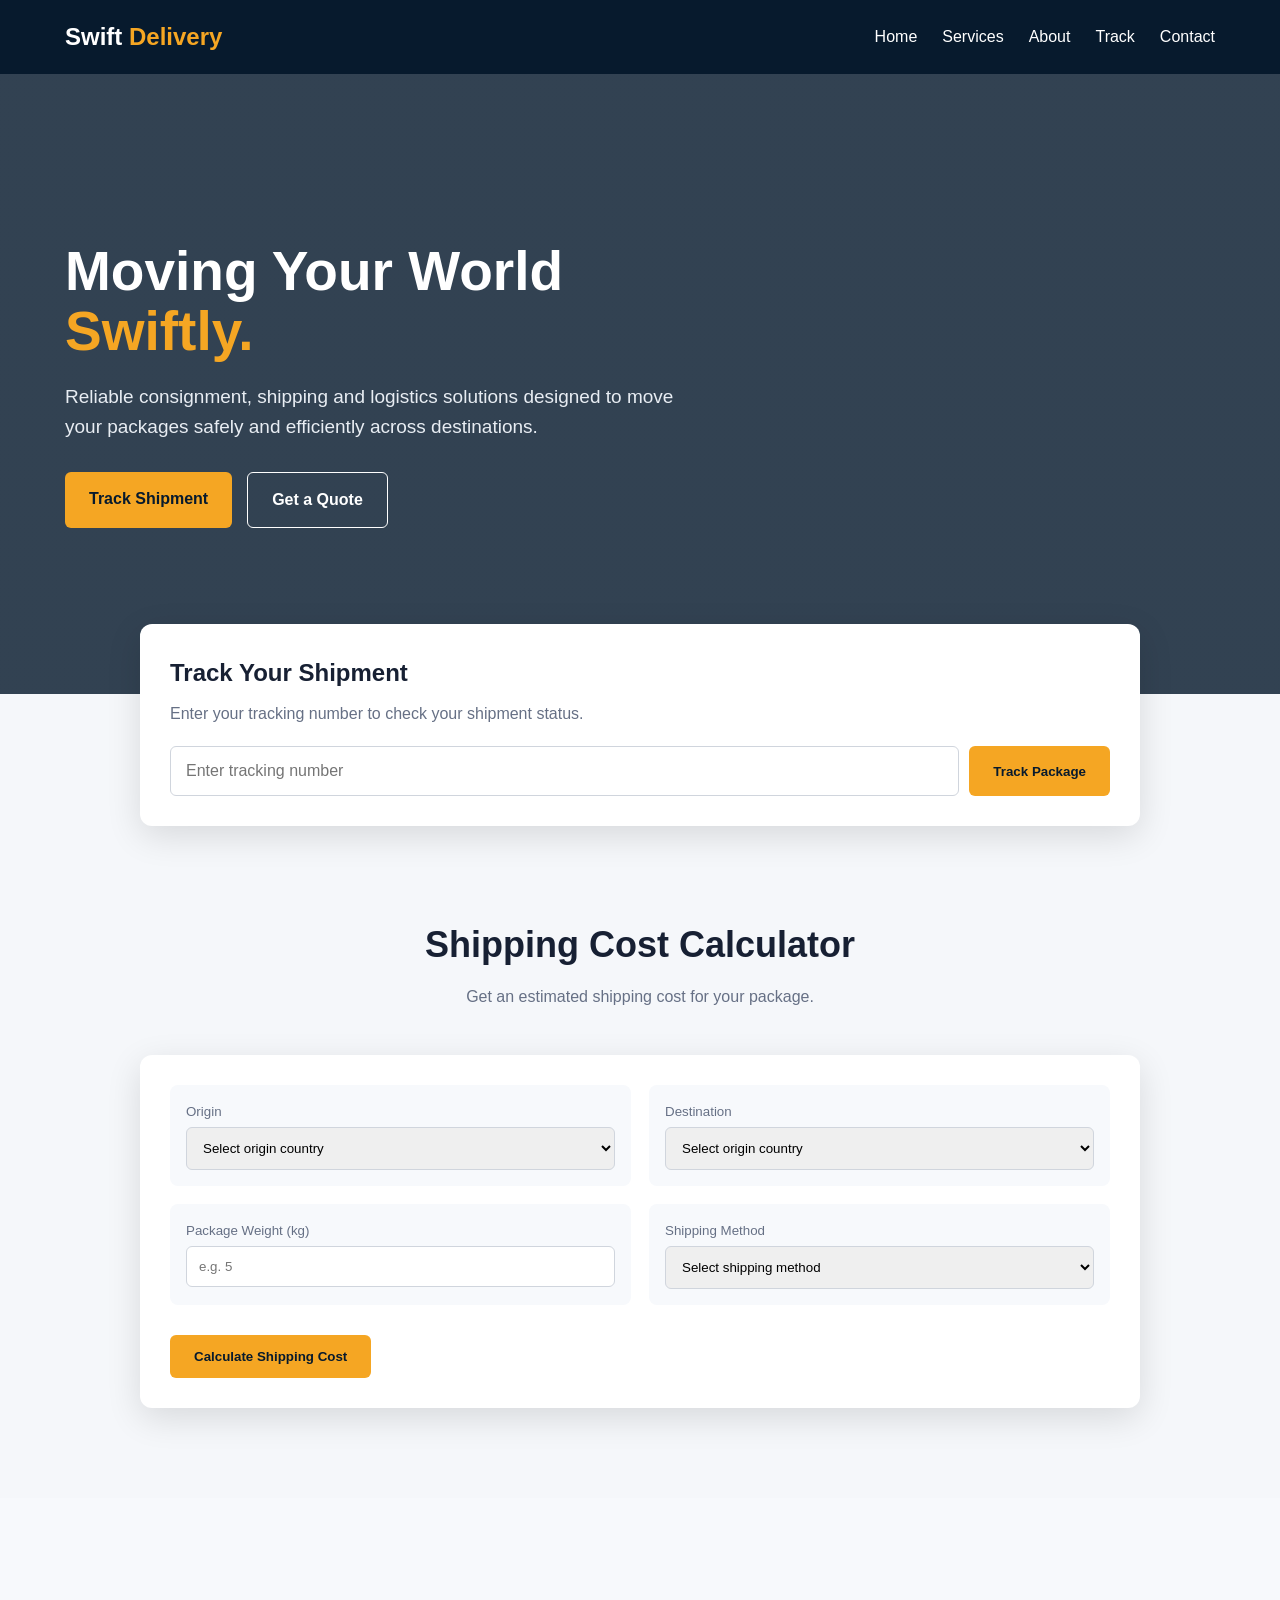
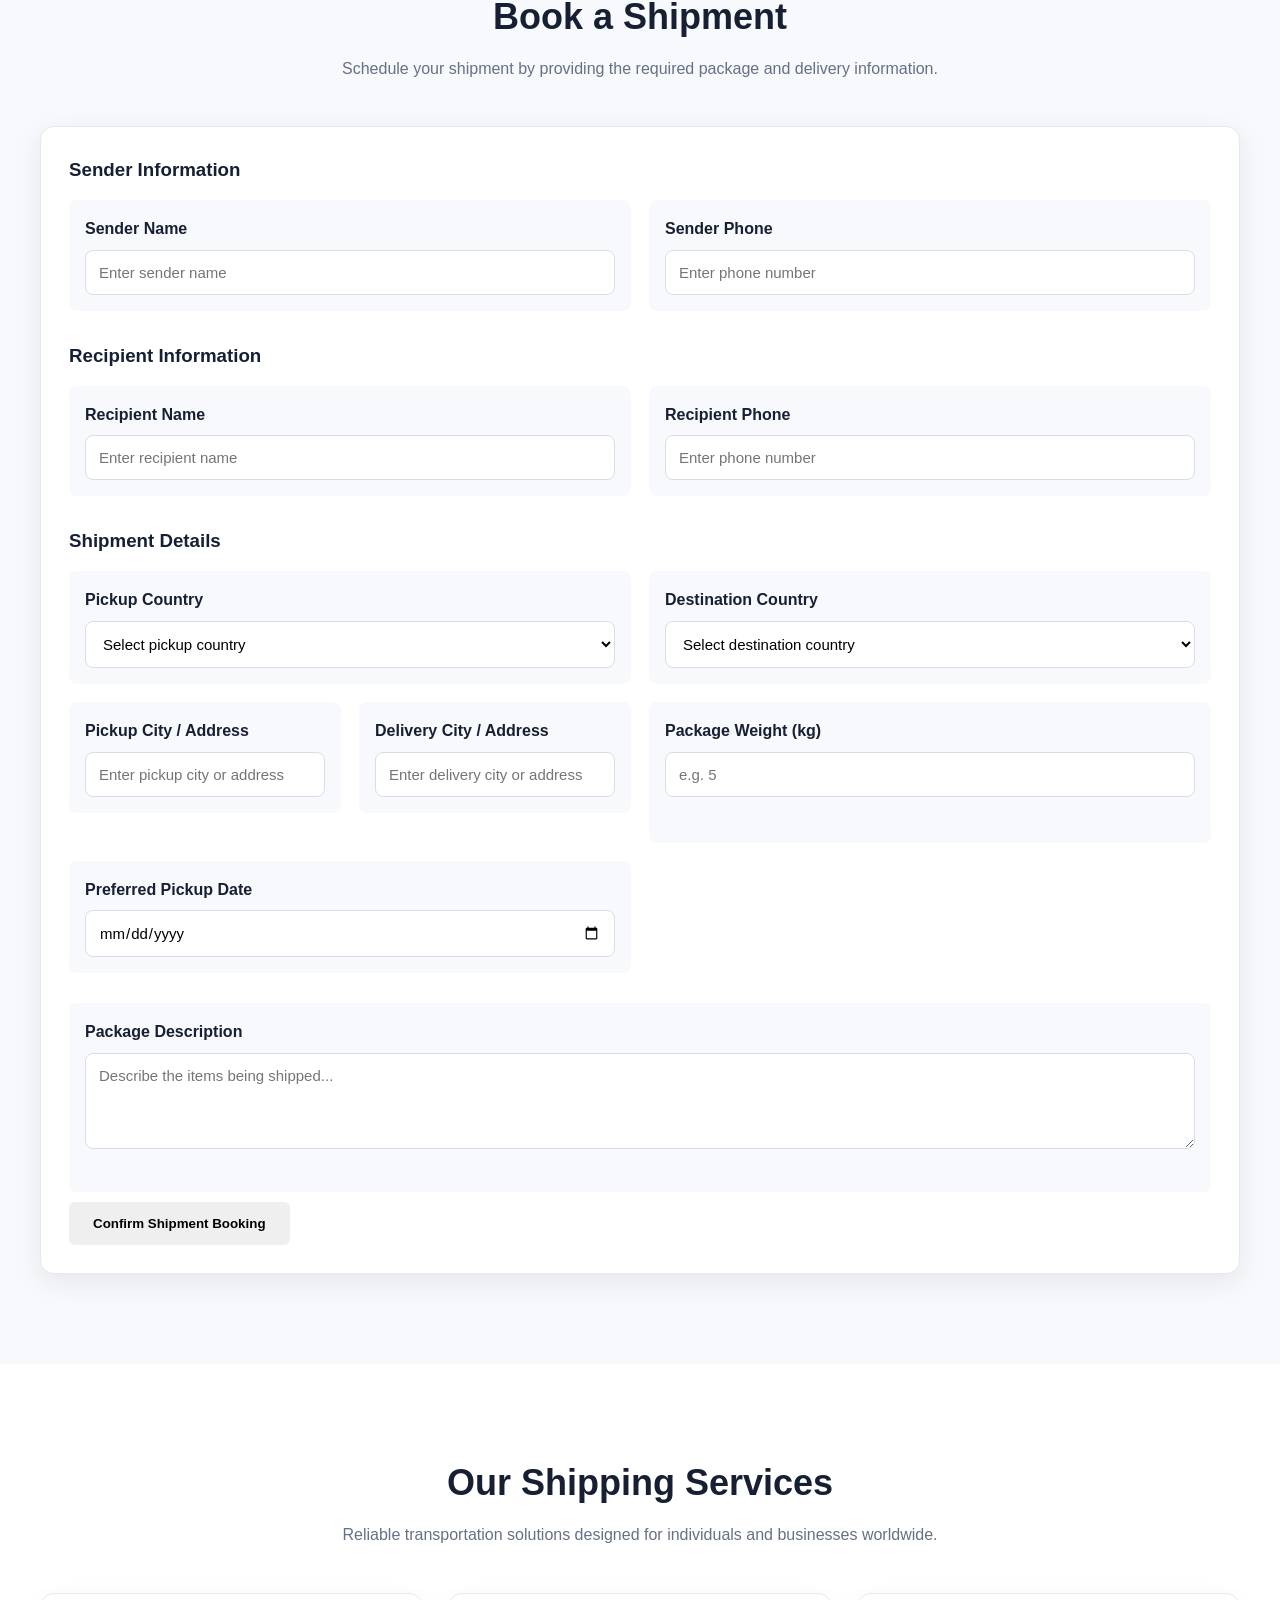
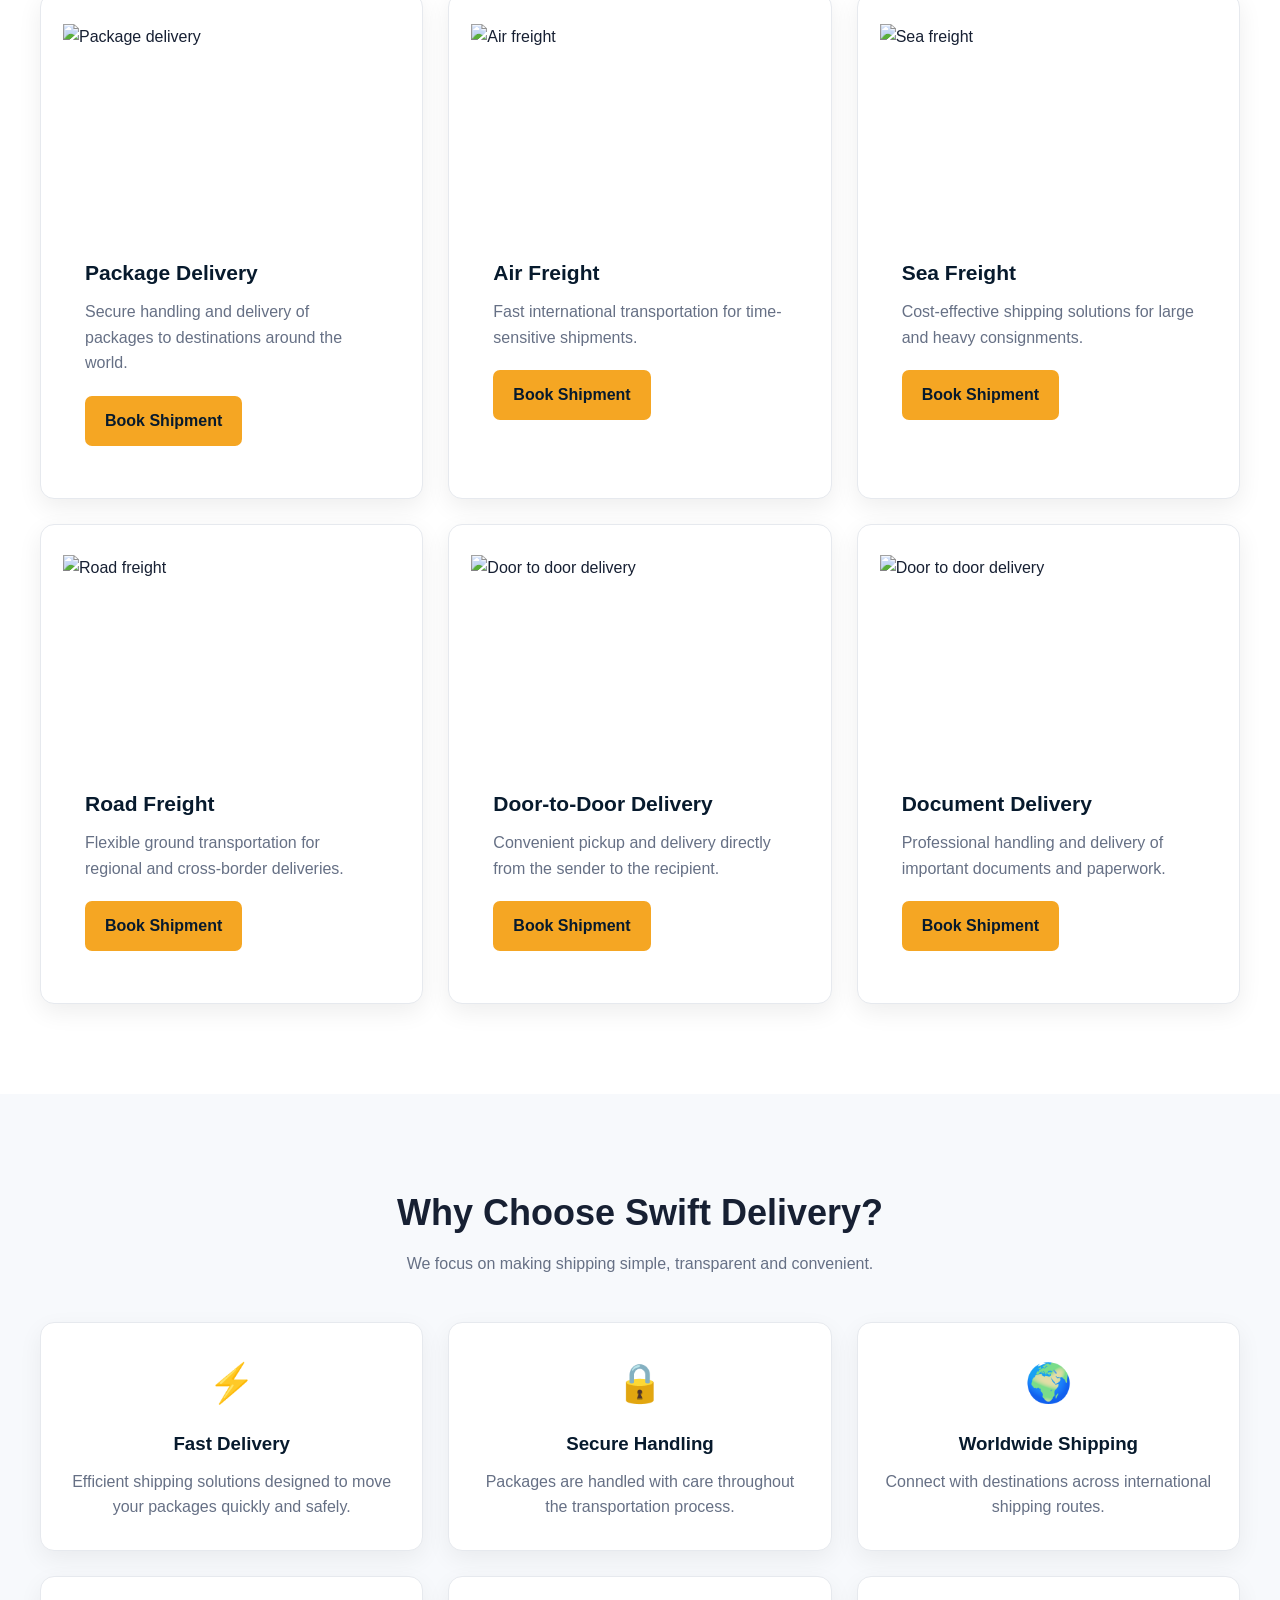
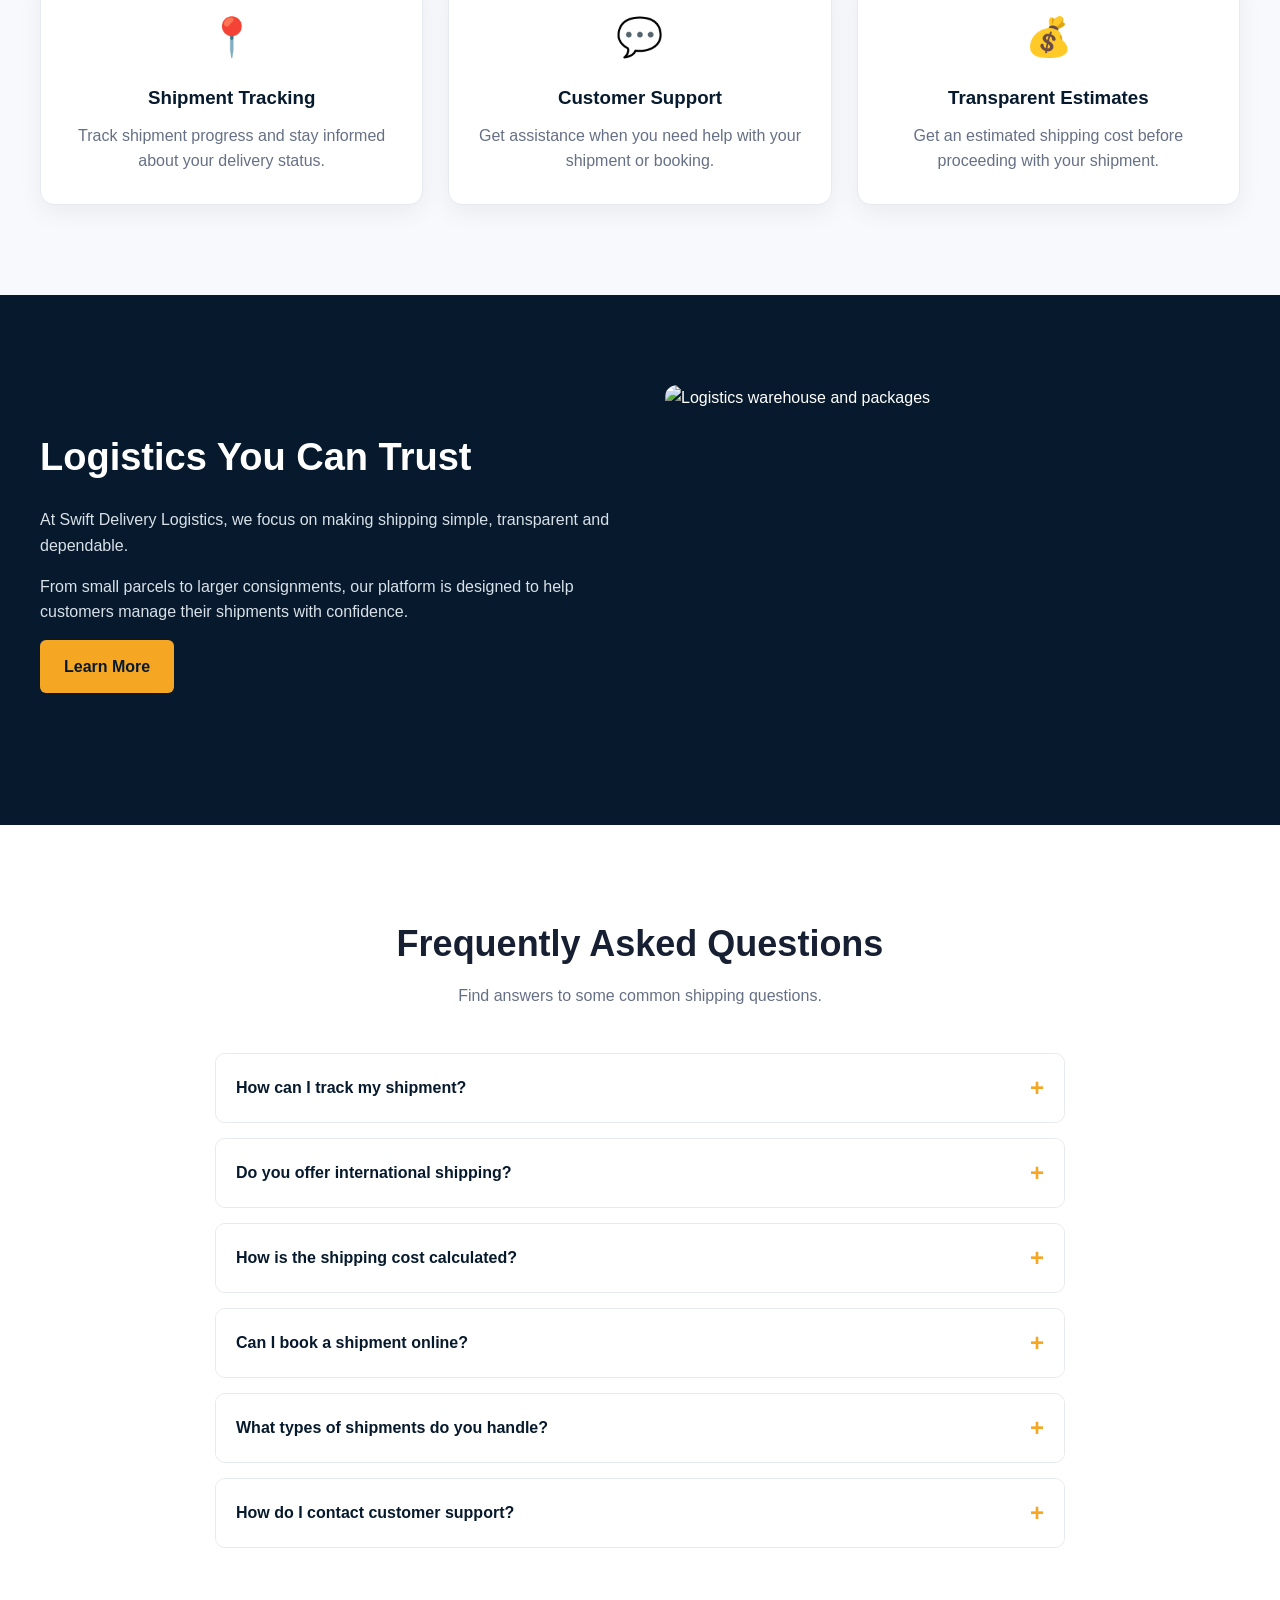
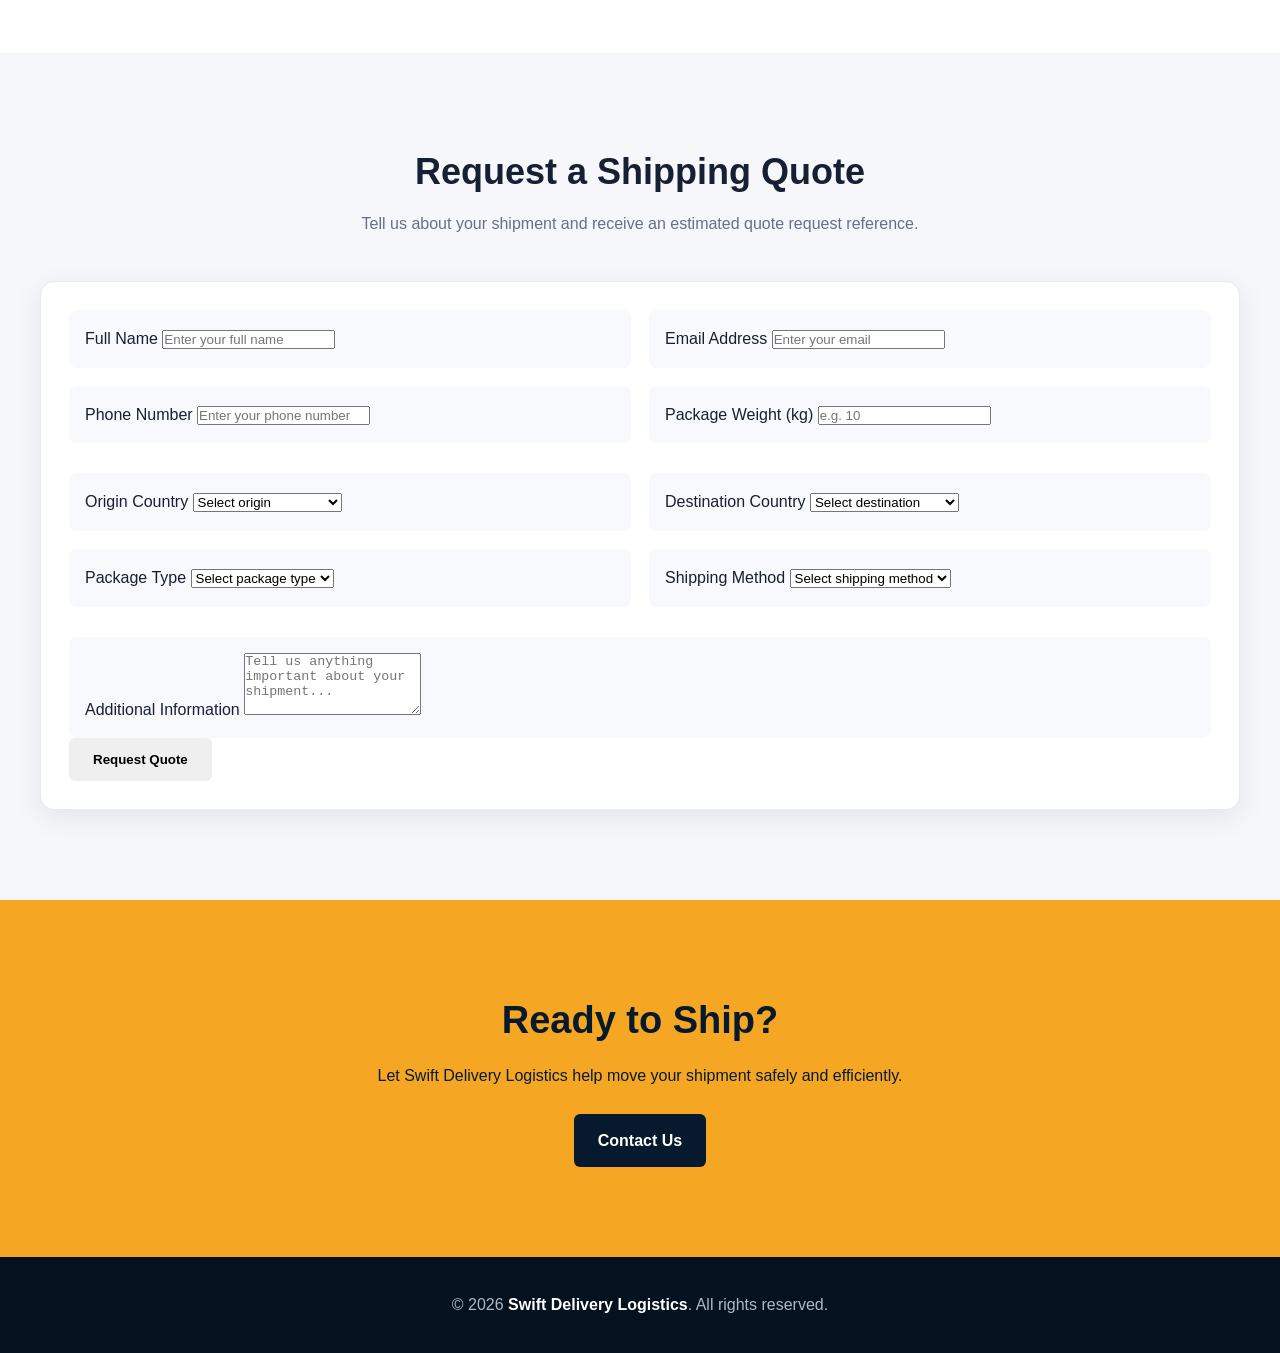
==== index.html @ 9981b02f "Add shipping quote request section to index.html" ====
<!DOCTYPE html>
<html lang="en">
<head>
    <meta charset="UTF-8">
    <meta name="viewport" content="width=device-width, initial-scale=1.0">

    <title>Swift Delivery Logistics | Fast & Reliable Shipping</title>

    <meta name="description"
          content="Swift Delivery Logistics provides reliable consignment, shipping, freight and delivery solutions.">

    <link rel="stylesheet" href="style.css">
</head>

<body>

<header>

    <div class="navbar">

        <div class="logo">
            Swift <span>Delivery</span>
        </div>

        <button class="menu-btn" onclick="toggleMenu()">
            ☰
        </button>

        <nav id="navigation">
            <a href="#home">Home</a>
            <a href="#services">Services</a>
            <a href="#about">About</a>
            <a href="#tracking">Track</a>
            <a href="#contact">Contact</a>
        </nav>

    </div>

</header>


<!-- HERO -->

<section class="hero" id="home">

    <div class="hero-content">

        <h1>
            Moving Your World
            <span>Swiftly.</span>
        </h1>

        <p>
            Reliable consignment, shipping and logistics solutions
            designed to move your packages safely and efficiently
            across destinations.
        </p>

        <div class="hero-buttons">

            <a href="#tracking" class="btn btn-primary">
                Track Shipment
            </a>

            <a href="#contact" class="btn btn-secondary">
                Get a Quote
            </a>

        </div>

    </div>

</section>


<!-- TRACKING -->

<section class="tracking-section" id="tracking">

    <div class="tracking-box">

        <h2>Track Your Shipment</h2>

        <p>
            Enter your tracking number to check your shipment status.
        </p>

        <form class="tracking-form" onsubmit="trackShipment(event)">

            <input
                type="text"
                id="trackingNumber"
                placeholder="Enter tracking number"
                required
            >

            <button class="btn btn-primary" type="submit">
                Track Package
            </button>

        </form>

        <div id="trackingResult"></div>

    </div>

</section>

<!-- SHIPPING CALCULATOR -->

<section class="section" id="calculator">

    <div class="container">

        <div class="section-heading">

            <h2>Shipping Cost Calculator</h2>

            <p>
                Get an estimated shipping cost for your package.
            </p>

        </div>


        <div class="tracking-box">

            <form id="shippingCalculator">

                <div class="shipment-info">

                    <div class="info-box">

                        <small>Origin</small>

                        <select id="origin"
                                style="
                                width:100%;
                                padding:12px;
                                border:1px solid #d0d5dd;
                                border-radius:6px;
                                ">

                            <option value="">Select origin country</option>

<option>Nigeria</option>
<option>Ghana</option>
<option>South Africa</option>
<option>Kenya</option>
<option>Egypt</option>
<option>Morocco</option>

<option>United Kingdom</option>
<option>Ireland</option>
<option>France</option>
<option>Germany</option>
<option>Italy</option>
<option>Spain</option>
<option>Portugal</option>
<option>Netherlands</option>
<option>Belgium</option>
<option>Switzerland</option>
<option>Austria</option>
<option>Sweden</option>
<option>Norway</option>
<option>Denmark</option>
<option>Finland</option>
<option>Poland</option>

<option>United States</option>
<option>Canada</option>
<option>Mexico</option>
<option>Brazil</option>
<option>Argentina</option>

<option>United Arab Emirates</option>
<option>Saudi Arabia</option>
<option>India</option>
<option>China</option>
<option>Japan</option>
<option>Singapore</option>
<option>Malaysia</option>

<option>Australia</option>
<option>New Zealand</option>

                        </select>

                    </div>


                    <div class="info-box">

                        <small>Destination</small>

                        <select id="destination"
                                style="
                                width:100%;
                                padding:12px;
                                border:1px solid #d0d5dd;
                                border-radius:6px;
                                ">

                            <option value="">Select origin country</option>

<option>Nigeria</option>
<option>Ghana</option>
<option>South Africa</option>
<option>Kenya</option>
<option>Egypt</option>
<option>Morocco</option>

<option>United Kingdom</option>
<option>Ireland</option>
<option>France</option>
<option>Germany</option>
<option>Italy</option>
<option>Spain</option>
<option>Portugal</option>
<option>Netherlands</option>
<option>Belgium</option>
<option>Switzerland</option>
<option>Austria</option>
<option>Sweden</option>
<option>Norway</option>
<option>Denmark</option>
<option>Finland</option>
<option>Poland</option>

<option>United States</option>
<option>Canada</option>
<option>Mexico</option>
<option>Brazil</option>
<option>Argentina</option>

<option>United Arab Emirates</option>
<option>Saudi Arabia</option>
<option>India</option>
<option>China</option>
<option>Japan</option>
<option>Singapore</option>
<option>Malaysia</option>

<option>Australia</option>
<option>New Zealand</option>

                        </select>

                    </div>


                    <div class="info-box">

                        <small>Package Weight (kg)</small>

                        <input
                            type="number"
                            id="weight"
                            min="0.1"
                            step="0.1"
                            placeholder="e.g. 5"
                            style="
                            width:100%;
                            padding:12px;
                            border:1px solid #d0d5dd;
                            border-radius:6px;
                            "
                        >

                    </div>


                    <div class="info-box">

                        <small>Shipping Method</small>

                        <select id="shippingMethod"
                                style="
                                width:100%;
                                padding:12px;
                                border:1px solid #d0d5dd;
                                border-radius:6px;
                                ">

                            <option value="">
                                Select shipping method
                            </option>

                            <option value="express">
                                Express Delivery
                            </option>

                            <option value="standard">
                                Standard Delivery
                            </option>

                            <option value="freight">
                                Freight Shipping
                            </option>

                        </select>

                    </div>

                </div>


                <button
                    type="submit"
                    class="btn btn-primary">

                    Calculate Shipping Cost

                </button>

            </form>


            <div id="shippingResult"></div>

        </div>

    </div>

</section>
    <!-- BOOK A SHIPMENT -->

<section class="section booking-section" id="booking">

    <div class="container">

        <div class="section-heading">
            <h2>Book a Shipment</h2>
            <p>
                Schedule your shipment by providing the
                required package and delivery information.
            </p>
        </div>

        <div class="shipment-card">

            <form id="bookingForm">

                <h3>Sender Information</h3>

                <div class="shipment-info">

                    <div class="info-box">
                        <label for="senderName">
                            Sender Name
                        </label>

                        <input
                            type="text"
                            id="senderName"
                            placeholder="Enter sender name"
                            required
                        >
                    </div>

                    <div class="info-box">
                        <label for="senderPhone">
                            Sender Phone
                        </label>

                        <input
                            type="tel"
                            id="senderPhone"
                            placeholder="Enter phone number"
                            required
                        >
                    </div>

                </div>


                <h3>Recipient Information</h3>

                <div class="shipment-info">

                    <div class="info-box">
                        <label for="recipientName">
                            Recipient Name
                        </label>

                        <input
                            type="text"
                            id="recipientName"
                            placeholder="Enter recipient name"
                            required
                        >
                    </div>

                    <div class="info-box">
                        <label for="recipientPhone">
                            Recipient Phone
                        </label>

                        <input
                            type="tel"
                            id="recipientPhone"
                            placeholder="Enter phone number"
                            required
                        >
                    </div>

                </div>


                <h3>Shipment Details</h3>

                <div class="shipment-info">

                    <div class="info-box">

    <label for="bookingCountry">
        Pickup Country
    </label>

    <select id="bookingCountry" required>

        <option value="">
            Select pickup country
        </option>

        <option>Nigeria</option>
        <option>United Kingdom</option>
        <option>United States</option>
        <option>Canada</option>
        <option>Australia</option>
        <option>Germany</option>
        <option>France</option>
        <option>Italy</option>
        <option>Spain</option>
        <option>Netherlands</option>
        <option>Belgium</option>
        <option>Switzerland</option>
        <option>Austria</option>
        <option>Sweden</option>
        <option>Norway</option>
        <option>Denmark</option>
        <option>Finland</option>
        <option>Ireland</option>
        <option>Portugal</option>
        <option>Poland</option>
        <option>United Arab Emirates</option>
        <option>Saudi Arabia</option>
        <option>South Africa</option>
        <option>Ghana</option>
        <option>Kenya</option>
        <option>Egypt</option>
        <option>Morocco</option>
        <option>India</option>
        <option>China</option>
        <option>Japan</option>
        <option>Singapore</option>
        <option>Malaysia</option>
        <option>Brazil</option>
        <option>Mexico</option>
        <option>Argentina</option>
        <option>New Zealand</option>

    </select>

</div>

                    <div class="info-box">

    <label for="bookingDestinationCountry">
        Destination Country
    </label>

    <select id="bookingDestinationCountry" required>

        <option value="">
            Select destination country
        </option>

        <option>Nigeria</option>
        <option>United Kingdom</option>
        <option>United States</option>
        <option>Canada</option>
        <option>Australia</option>
        <option>Germany</option>
        <option>France</option>
        <option>Italy</option>
        <option>Spain</option>
        <option>Netherlands</option>
        <option>Belgium</option>
        <option>Switzerland</option>
        <option>Austria</option>
        <option>Sweden</option>
        <option>Norway</option>
        <option>Denmark</option>
        <option>Finland</option>
        <option>Ireland</option>
        <option>Portugal</option>
        <option>Poland</option>
        <option>United Arab Emirates</option>
        <option>Saudi Arabia</option>
        <option>South Africa</option>
        <option>Ghana</option>
        <option>Kenya</option>
        <option>Egypt</option>
        <option>Morocco</option>
        <option>India</option>
        <option>China</option>
        <option>Japan</option>
        <option>Singapore</option>
        <option>Malaysia</option>
        <option>Brazil</option>
        <option>Mexico</option>
        <option>Argentina</option>
        <option>New Zealand</option>

    </select>

</div>
<div class="shipment-info">

    <div class="info-box">

        <label for="pickupAddress">
            Pickup City / Address
        </label>

        <input
            type="text"
            id="pickupAddress"
            placeholder="Enter pickup city or address"
            required
        >

    </div>

    <div class="info-box">

        <label for="deliveryAddress">
            Delivery City / Address
        </label>

        <input
            type="text"
            id="deliveryAddress"
            placeholder="Enter delivery city or address"
            required
        >

    </div>

</div>
                    <div class="info-box">

                        <label for="packageWeight">
                            Package Weight (kg)
                        </label>

                        <input
                            type="number"
                            id="packageWeight"
                            min="0.1"
                            step="0.1"
                            placeholder="e.g. 5"
                            required
                        >

                    </div>


                    <div class="info-box">

                        <label for="pickupDate">
                            Preferred Pickup Date
                        </label>

                        <input
                            type="date"
                            id="pickupDate"
                            required
                        >

                    </div>

                </div>


                <div class="info-box">

                    <label for="packageDescription">
                        Package Description
                    </label>

                    <textarea
                        id="packageDescription"
                        rows="4"
                        placeholder="Describe the items being shipped..."
                        required
                    ></textarea>

                </div>


                <button
                    type="submit"
                    class="btn"
                >
                    Confirm Shipment Booking
                </button>

            </form>

            <div id="bookingResult"></div>

        </div>

    </div>

</section>
<!-- SERVICES -->

<section class="section services-section" id="services">

    <div class="container">

        <div class="section-heading">

            <h2>Our Shipping Services</h2>

            <p>
                Reliable transportation solutions designed
                for individuals and businesses worldwide.
            </p>

        </div>


        <div class="services">


            <div class="service-card">

                <img
                    src="https://images.unsplash.com/photo-1586528116311-ad8dd3c8310d?auto=format&fit=crop&w=900&q=80"
                    alt="Package delivery"
                >

                <div class="service-content">

                    <h3>Package Delivery</h3>

                    <p>
                        Secure handling and delivery of
                        packages to destinations around
                        the world.
                    </p>

                    <a href="#booking" class="btn">
                        Book Shipment
                    </a>

                </div>

            </div>



            <div class="service-card">

                <img
                    src="https://images.unsplash.com/photo-1436491865332-7a61a109cc05?auto=format&fit=crop&w=900&q=80"
                    alt="Air freight"
                >

                <div class="service-content">

                    <h3>Air Freight</h3>

                    <p>
                        Fast international transportation
                        for time-sensitive shipments.
                    </p>

                    <a href="#booking" class="btn">
                        Book Shipment
                    </a>

                </div>

            </div>



            <div class="service-card">

                <img
                    src="https://images.unsplash.com/photo-1494412651409-8963ce7935a7?auto=format&fit=crop&w=900&q=80"
                    alt="Sea freight"
                >

                <div class="service-content">

                    <h3>Sea Freight</h3>

                    <p>
                        Cost-effective shipping solutions
                        for large and heavy consignments.
                    </p>

                    <a href="#booking" class="btn">
                        Book Shipment
                    </a>

                </div>

            </div>



            <div class="service-card">

                <img
                    src="https://images.unsplash.com/photo-1586191582151-f73872dfd183?auto=format&fit=crop&w=900&q=80"
                    alt="Road freight"
                >

                <div class="service-content">

                    <h3>Road Freight</h3>

                    <p>
                        Flexible ground transportation
                        for regional and cross-border
                        deliveries.
                    </p>

                    <a href="#booking" class="btn">
                        Book Shipment
                    </a>

                </div>

            </div>



            <div class="service-card">

                <img
                    src="https://images.unsplash.com/photo-1601584115197-04ecc0da31d8?auto=format&fit=crop&w=900&q=80"
                    alt="Door to door delivery"
                >

                <div class="service-content">

                    <h3>Door-to-Door Delivery</h3>

                    <p>
                        Convenient pickup and delivery
                        directly from the sender to the
                        recipient.
                    </p>

                    <a href="#booking" class="btn">
                        Book Shipment
                    </a>

                </div>

            </div>



            <div class="service-card">

                <img
    src="https://images.unsplash.com/photo-1616401784845-180882ba9ba8?auto=format&fit=crop&w=900&q=80"
    alt="Door to door delivery"
>

                <div class="service-content">

                    <h3>Document Delivery</h3>

                    <p>
                        Professional handling and delivery
                        of important documents and paperwork.
                    </p>

                    <a href="#booking" class="btn">
                        Book Shipment
                    </a>

                </div>

            </div>


        </div>

    </div>

</section>
<!-- WHY CHOOSE US -->

<section class="section why-section" id="why-us">

    <div class="container">

        <div class="section-heading">

            <h2>Why Choose Swift Delivery?</h2>

            <p>
                We focus on making shipping simple,
                transparent and convenient.
            </p>

        </div>

        <div class="why-grid">

            <div class="why-card">

                <div class="why-icon">⚡</div>

                <h3>Fast Delivery</h3>

                <p>
                    Efficient shipping solutions designed
                    to move your packages quickly and safely.
                </p>

            </div>


            <div class="why-card">

                <div class="why-icon">🔒</div>

                <h3>Secure Handling</h3>

                <p>
                    Packages are handled with care throughout
                    the transportation process.
                </p>

            </div>


            <div class="why-card">

                <div class="why-icon">🌍</div>

                <h3>Worldwide Shipping</h3>

                <p>
                    Connect with destinations across
                    international shipping routes.
                </p>

            </div>


            <div class="why-card">

                <div class="why-icon">📍</div>

                <h3>Shipment Tracking</h3>

                <p>
                    Track shipment progress and stay informed
                    about your delivery status.
                </p>

            </div>


            <div class="why-card">

                <div class="why-icon">💬</div>

                <h3>Customer Support</h3>

                <p>
                    Get assistance when you need help with
                    your shipment or booking.
                </p>

            </div>


            <div class="why-card">

                <div class="why-icon">💰</div>

                <h3>Transparent Estimates</h3>

                <p>
                    Get an estimated shipping cost before
                    proceeding with your shipment.
                </p>

            </div>

        </div>

    </div>

</section>

<!-- ABOUT -->

<section class="section about" id="about">

    <div class="container">

        <div class="about-content">

            <div>

                <h2>
                    Logistics You Can Trust
                </h2>

                <p>
                    At Swift Delivery Logistics, we focus on making
                    shipping simple, transparent and dependable.
                </p>

                <p>
                    From small parcels to larger consignments,
                    our platform is designed to help customers
                    manage their shipments with confidence.
                </p>

                <a href="#contact" class="btn btn-primary">
                    Learn More
                </a>

            </div>

            <img
                class="about-image"
                src="https://images.unsplash.com/photo-1566576912321-d58ddd7a6088?auto=format&fit=crop&w=1000&q=80"
                alt="Logistics warehouse and packages"
            >

        </div>

    </div>

</section>
<!-- FAQ -->

<section class="section faq-section" id="faq">

    <div class="container">

        <div class="section-heading">

            <h2>Frequently Asked Questions</h2>

            <p>
                Find answers to some common shipping questions.
            </p>

        </div>

        <div class="faq-container">

            <div class="faq-item">

                <button class="faq-question" type="button">
                    How can I track my shipment?
                    <span>+</span>
                </button>

                <div class="faq-answer">
                    <p>
                        Enter your shipment tracking number
                        in the tracking section to view the
                        current shipment status and progress.
                    </p>
                </div>

            </div>


            <div class="faq-item">

                <button class="faq-question" type="button">
                    Do you offer international shipping?
                    <span>+</span>
                </button>

                <div class="faq-answer">
                    <p>
                        Yes. International shipping options
                        are available for supported destinations.
                        Availability and final pricing depend
                        on the shipment details.
                    </p>
                </div>

            </div>


            <div class="faq-item">

                <button class="faq-question" type="button">
                    How is the shipping cost calculated?
                    <span>+</span>
                </button>

                <div class="faq-answer">
                    <p>
                        Shipping estimates can depend on
                        package weight, shipping method,
                        origin and destination.
                    </p>
                </div>

            </div>


            <div class="faq-item">

                <button class="faq-question" type="button">
                    Can I book a shipment online?
                    <span>+</span>
                </button>

                <div class="faq-answer">
                    <p>
                        Yes. Use the Book a Shipment form
                        to submit your shipment information
                        and request a booking.
                    </p>
                </div>

            </div>


            <div class="faq-item">

                <button class="faq-question" type="button">
                    What types of shipments do you handle?
                    <span>+</span>
                </button>

                <div class="faq-answer">
                    <p>
                        Shipping services can include packages,
                        documents, freight and other permitted
                        consignments depending on the route.
                    </p>
                </div>

            </div>


            <div class="faq-item">

                <button class="faq-question" type="button">
                    How do I contact customer support?
                    <span>+</span>
                </button>

                <div class="faq-answer">
                    <p>
                        Use the contact section on the website
                        to reach the appropriate support channel.
                    </p>
                </div>

            </div>

        </div>

    </div>

</section>
    <!-- QUOTE REQUEST -->

<section class="section quote-section" id="quote">

    <div class="container">

        <div class="section-heading">

            <h2>Request a Shipping Quote</h2>

            <p>
                Tell us about your shipment and receive
                an estimated quote request reference.
            </p>

        </div>

        <div class="shipment-card">

            <form id="quoteForm">

                <div class="shipment-info">

                    <div class="info-box">

                        <label for="quoteName">
                            Full Name
                        </label>

                        <input
                            type="text"
                            id="quoteName"
                            placeholder="Enter your full name"
                            required
                        >

                    </div>


                    <div class="info-box">

                        <label for="quoteEmail">
                            Email Address
                        </label>

                        <input
                            type="email"
                            id="quoteEmail"
                            placeholder="Enter your email"
                            required
                        >

                    </div>


                    <div class="info-box">

                        <label for="quotePhone">
                            Phone Number
                        </label>

                        <input
                            type="tel"
                            id="quotePhone"
                            placeholder="Enter your phone number"
                            required
                        >

                    </div>


                    <div class="info-box">

                        <label for="quoteWeight">
                            Package Weight (kg)
                        </label>

                        <input
                            type="number"
                            id="quoteWeight"
                            min="0.1"
                            step="0.1"
                            placeholder="e.g. 10"
                            required
                        >

                    </div>

                </div>


                <div class="shipment-info">

                    <div class="info-box">

                        <label for="quoteOrigin">
                            Origin Country
                        </label>

                        <select id="quoteOrigin" required>

                            <option value="">
                                Select origin
                            </option>

                            <option>Nigeria</option>
                            <option>United Kingdom</option>
                            <option>United States</option>
                            <option>Canada</option>
                            <option>Germany</option>
                            <option>France</option>
                            <option>Australia</option>
                            <option>South Africa</option>
                            <option>Ghana</option>
                            <option>United Arab Emirates</option>
                            <option>India</option>
                            <option>China</option>
                            <option>Japan</option>

                        </select>

                    </div>


                    <div class="info-box">

                        <label for="quoteDestination">
                            Destination Country
                        </label>

                        <select id="quoteDestination" required>

                            <option value="">
                                Select destination
                            </option>

                            <option>Nigeria</option>
                            <option>United Kingdom</option>
                            <option>United States</option>
                            <option>Canada</option>
                            <option>Germany</option>
                            <option>France</option>
                            <option>Australia</option>
                            <option>South Africa</option>
                            <option>Ghana</option>
                            <option>United Arab Emirates</option>
                            <option>India</option>
                            <option>China</option>
                            <option>Japan</option>

                        </select>

                    </div>


                    <div class="info-box">

                        <label for="packageType">
                            Package Type
                        </label>

                        <select id="packageType" required>

                            <option value="">
                                Select package type
                            </option>

                            <option>Documents</option>
                            <option>Small Package</option>
                            <option>Large Package</option>
                            <option>Commercial Goods</option>
                            <option>Freight</option>

                        </select>

                    </div>


                    <div class="info-box">

                        <label for="quoteMethod">
                            Shipping Method
                        </label>

                        <select id="quoteMethod" required>

                            <option value="">
                                Select shipping method
                            </option>

                            <option value="express">
                                Express Delivery
                            </option>

                            <option value="standard">
                                Standard Delivery
                            </option>

                            <option value="freight">
                                Freight Shipping
                            </option>

                        </select>

                    </div>

                </div>


                <div class="info-box">

                    <label for="quoteNotes">
                        Additional Information
                    </label>

                    <textarea
                        id="quoteNotes"
                        rows="4"
                        placeholder="Tell us anything important about your shipment..."
                    ></textarea>

                </div>


                <button
                    type="submit"
                    class="btn"
                >
                    Request Quote
                </button>

            </form>


            <div id="quoteResult"></div>

        </div>

    </div>

</section>
<!-- CTA -->

<section class="section cta" id="contact">

    <div class="container">

        <h2>Ready to Ship?</h2>

        <p>
            Let Swift Delivery Logistics help move your shipment
            safely and efficiently.
        </p>

        <a href="mailto:info@swiftdeliverylogistics.com"
           class="btn">
            Contact Us
        </a>

    </div>

</section>


<!-- FOOTER -->

<footer>

    <p>
        © 2026 <strong>Swift Delivery Logistics</strong>.
        All rights reserved.
    </p>

</footer>


<script src="script.js"></script>

</body>
</html>
---- style.css ----
* {
    margin: 0;
    padding: 0;
    box-sizing: border-box;
}

html {
    scroll-behavior: smooth;
}

body {
    font-family: Arial, Helvetica, sans-serif;
    background: #f5f7fa;
    color: #172033;
    line-height: 1.6;
}

header {
    background: #071a2d;
    color: white;
    position: sticky;
    top: 0;
    z-index: 1000;
}

.navbar {
    max-width: 1200px;
    margin: auto;
    padding: 18px 25px;
    display: flex;
    justify-content: space-between;
    align-items: center;
}

.logo {
    font-size: 24px;
    font-weight: bold;
    color: white;
}

.logo span {
    color: #f5a623;
}

nav {
    display: flex;
    gap: 25px;
}

nav a {
    color: white;
    text-decoration: none;
    font-weight: 500;
}

nav a:hover {
    color: #f5a623;
}

.menu-btn {
    display: none;
    background: none;
    border: none;
    color: white;
    font-size: 28px;
    cursor: pointer;
}

.hero {
    min-height: 620px;
    display: flex;
    align-items: center;
    background:
        linear-gradient(
            rgba(7, 26, 45, 0.82),
            rgba(7, 26, 45, 0.82)
        ),
        url("https://images.unsplash.com/photo-1586528116493-da8b8e9b2f9d?auto=format&fit=crop&w=1600&q=80");

    background-size: cover;
    background-position: center;
    color: white;
}

.hero-content {
    max-width: 1200px;
    width: 100%;
    margin: auto;
    padding: 60px 25px;
}

.hero h1 {
    font-size: 55px;
    max-width: 700px;
    line-height: 1.1;
    margin-bottom: 20px;
}

.hero h1 span {
    color: #f5a623;
}

.hero p {
    max-width: 650px;
    font-size: 19px;
    margin-bottom: 30px;
    color: #e8edf3;
}

.hero-buttons {
    display: flex;
    gap: 15px;
    flex-wrap: wrap;
}

.btn {
    display: inline-block;
    padding: 14px 24px;
    border-radius: 6px;
    text-decoration: none;
    font-weight: bold;
    cursor: pointer;
    border: none;
}

.btn-primary {
    background: #f5a623;
    color: #071a2d;
}

.btn-secondary {
    border: 1px solid white;
    color: white;
    background: transparent;
}

.tracking-section {
    margin-top: -70px;
    position: relative;
    z-index: 5;
    padding: 0 20px;
}

.tracking-box {
    max-width: 1000px;
    margin: auto;
    background: white;
    padding: 30px;
    border-radius: 12px;
    box-shadow: 0 10px 35px rgba(0,0,0,0.12);
}

.tracking-box h2 {
    margin-bottom: 8px;
}

.tracking-box p {
    color: #667085;
    margin-bottom: 20px;
}

.tracking-form {
    display: flex;
    gap: 10px;
}

.tracking-form input {
    flex: 1;
    padding: 15px;
    border: 1px solid #d0d5dd;
    border-radius: 6px;
    font-size: 16px;
}

.section {
    padding: 90px 20px;
}

.container {
    max-width: 1200px;
    margin: auto;
}

.section-heading {
    text-align: center;
    margin-bottom: 45px;
}

.section-heading h2 {
    font-size: 36px;
    margin-bottom: 10px;
}

.section-heading p {
    color: #667085;
}

.services {
    display: grid;
    grid-template-columns: repeat(4, 1fr);
    gap: 22px;
}

.service-card {
    background: white;
    padding: 30px 22px;
    border-radius: 10px;
    box-shadow: 0 5px 20px rgba(0,0,0,0.07);
    transition: 0.3s;
}

.service-card:hover {
    transform: translateY(-7px);
}

.service-icon {
    font-size: 40px;
    margin-bottom: 15px;
}

.service-card h3 {
    margin-bottom: 10px;
}

.service-card p {
    color: #667085;
}

.about {
    background: #071a2d;
    color: white;
}

.about-content {
    display: grid;
    grid-template-columns: 1fr 1fr;
    gap: 50px;
    align-items: center;
}

.about h2 {
    font-size: 38px;
    margin-bottom: 20px;
}

.about p {
    color: #d8e0e8;
    margin-bottom: 15px;
}

.about-image {
    width: 100%;
    height: 350px;
    object-fit: cover;
    border-radius: 12px;
}

.cta {
    text-align: center;
    background: #f5a623;
    color: #071a2d;
}

.cta h2 {
    font-size: 38px;
    margin-bottom: 12px;
}

.cta p {
    margin-bottom: 25px;
}

.cta .btn {
    background: #071a2d;
    color: white;
}

footer {
    background: #04111e;
    color: #aeb9c5;
    padding: 35px 20px;
    text-align: center;
}

footer strong {
    color: white;
}

@media (max-width: 800px) {

    .menu-btn {
        display: block;
    }

    nav {
        display: none;
        position: absolute;
        top: 70px;
        left: 0;
        width: 100%;
        background: #071a2d;
        flex-direction: column;
        padding: 20px;
    }

    nav.active {
        display: flex;
    }

    .hero {
        min-height: 600px;
    }

    .hero h1 {
        font-size: 40px;
    }

    .hero p {
        font-size: 17px;
    }

    .tracking-form {
        flex-direction: column;
    }

    .services {
        grid-template-columns: 1fr 1fr;
    }

    .about-content {
        grid-template-columns: 1fr;
    }
}

@media (max-width: 500px) {

    .navbar {
        padding: 15px 18px;
    }

    .logo {
        font-size: 20px;
    }

    .hero-content {
        padding: 50px 20px;
    }

    .hero h1 {
        font-size: 35px;
    }

    .services {
        grid-template-columns: 1fr;
    }

    .section {
        padding: 70px 18px;
    }

    .tracking-box {
        padding: 22px;
    }
}
/* PROFESSIONAL TRACKING */

.tracking-result {
    margin-top: 25px;
}

.shipment-card {
    background: white;
    border-radius: 14px;
    padding: 28px;
    box-shadow: 0 8px 30px rgba(0, 0, 0, 0.08);
    border: 1px solid #e6e9ee;
}

.shipment-header {
    display: flex;
    justify-content: space-between;
    align-items: center;
    gap: 15px;
    margin-bottom: 25px;
    flex-wrap: wrap;
}

.shipment-header h3 {
    font-size: 24px;
}

.status-badge {
    padding: 8px 14px;
    border-radius: 20px;
    background: #fff4df;
    color: #9a6200;
    font-weight: bold;
    font-size: 14px;
}

.shipment-info {
    display: grid;
    grid-template-columns: repeat(2, 1fr);
    gap: 18px;
    margin-bottom: 30px;
}

.info-box {
    background: #f7f9fc;
    padding: 16px;
    border-radius: 8px;
}

.info-box small {
    display: block;
    color: #667085;
    margin-bottom: 5px;
}

.info-box strong {
    color: #172033;
}

.tracking-timeline {
    margin-top: 25px;
}

.timeline-item {
    position: relative;
    padding-left: 45px;
    padding-bottom: 28px;
}

.timeline-item:last-child {
    padding-bottom: 0;
}

.timeline-item::before {
    content: "";
    position: absolute;
    left: 12px;
    top: 28px;
    width: 2px;
    height: calc(100% - 5px);
    background: #d8dee8;
}

.timeline-item:last-child::before {
    display: none;
}

.timeline-dot {
    position: absolute;
    left: 3px;
    top: 0;
    width: 20px;
    height: 20px;
    border-radius: 50%;
    background: #d8dee8;
    border: 4px solid white;
    box-shadow: 0 0 0 2px #d8dee8;
}

.timeline-item.completed .timeline-dot {
    background: #f5a623;
    box-shadow: 0 0 0 2px #f5a623;
}

.timeline-item.active .timeline-dot {
    background: #071a2d;
    box-shadow: 0 0 0 2px #071a2d;
}

.timeline-item h4 {
    margin-bottom: 4px;
}

.timeline-item p {
    color: #667085;
    font-size: 14px;
}

@media (max-width: 600px) {

    .shipment-card {
        padding: 20px;
    }

    .shipment-info {
        grid-template-columns: 1fr;
    }

    .shipment-header h3 {
        font-size: 20px;
    }
}
/* BOOKING FORM */

.booking-section {
    background: #f7f9fc;
}

#bookingForm h3 {
    margin-top: 25px;
    margin-bottom: 15px;
}

#bookingForm h3:first-child {
    margin-top: 0;
}

#bookingForm label {
    display: block;
    font-weight: bold;
    margin-bottom: 8px;
    color: #172033;
}

#bookingForm input,
#bookingForm select,
#bookingForm textarea {
    width: 100%;
    padding: 13px;
    border: 1px solid #d8dee8;
    border-radius: 8px;
    font-size: 15px;
    font-family: inherit;
    box-sizing: border-box;
    background: white;
}

#bookingForm input:focus,
#bookingForm select:focus,
#bookingForm textarea:focus {
    outline: none;
    border-color: #f5a623;
}

#bookingForm textarea {
    resize: vertical;
    margin-bottom: 20px;
}

#bookingForm .btn {
    border: none;
    cursor: pointer;
    margin-top: 10px;
}

.booking-success {
    margin-top: 25px;
    padding: 20px;
    border-radius: 10px;
    background: #eefaf1;
    border: 1px solid #b7dfc0;
}

.booking-success h3 {
    color: #176b2c;
    margin-bottom: 8px;
}

.booking-reference {
    font-size: 20px;
    font-weight: bold;
    margin-top: 10px;
}
/* PROFESSIONAL SERVICE CARDS */

.services-section {
    background: #ffffff;
}

.services-section .services {
    display: grid;
    grid-template-columns: repeat(3, 1fr);
    gap: 25px;
}

.service-card {
    background: #ffffff;
    border-radius: 14px;
    overflow: hidden;
    border: 1px solid #e6e9ee;
    box-shadow: 0 8px 25px rgba(0, 0, 0, 0.07);
    transition: transform 0.3s ease,
                box-shadow 0.3s ease;
}

.service-card:hover {
    transform: translateY(-6px);
    box-shadow: 0 14px 35px rgba(0, 0, 0, 0.12);
}

.service-card img {
    width: 100%;
    height: 210px;
    object-fit: cover;
    display: block;
}

.service-content {
    padding: 22px;
}

.service-content h3 {
    margin-bottom: 10px;
    color: #071a2d;
    font-size: 21px;
}

.service-content p {
    color: #667085;
    line-height: 1.6;
    margin-bottom: 20px;
}

.service-content .btn {
    display: inline-block;
    text-decoration: none;
}


@media (max-width: 900px) {

    .services-section .services {
        grid-template-columns: repeat(2, 1fr);
    }

}


@media (max-width: 600px) {

    .services-section .services {
        grid-template-columns: 1fr;
    }

    .service-card img {
        height: 200px;
    }

}
/* SERVICE BOOKING BUTTONS */

.service-content .btn {
    display: inline-block;
    background: #f5a623;
    color: #071a2d;
    padding: 12px 20px;
    border-radius: 7px;
    font-weight: bold;
    text-decoration: none;
    transition: 0.3s ease;
}

.service-content .btn:hover {
    transform: translateY(-2px);
    opacity: 0.9;
}
/* WHY CHOOSE US */

.why-section {
    background: #f7f9fc;
}

.why-grid {
    display: grid;
    grid-template-columns: repeat(3, 1fr);
    gap: 25px;
}

.why-card {
    background: white;
    padding: 30px 25px;
    border-radius: 14px;
    text-align: center;
    border: 1px solid #e6e9ee;
    box-shadow: 0 8px 25px rgba(0, 0, 0, 0.06);
    transition: 0.3s ease;
}

.why-card:hover {
    transform: translateY(-5px);
}

.why-icon {
    font-size: 38px;
    margin-bottom: 15px;
}

.why-card h3 {
    color: #071a2d;
    margin-bottom: 10px;
}

.why-card p {
    color: #667085;
    line-height: 1.6;
}


/* TABLET */

@media (max-width: 900px) {

    .why-grid {
        grid-template-columns: repeat(2, 1fr);
    }

}


/* MOBILE */

@media (max-width: 600px) {

    .why-grid {
        grid-template-columns: 1fr;
    }

    .why-card {
        padding: 25px 20px;
    }

}
/* FAQ */

.faq-section {
    background: #ffffff;
}

.faq-container {
    max-width: 850px;
    margin: 0 auto;
}

.faq-item {
    border: 1px solid #e6e9ee;
    border-radius: 10px;
    margin-bottom: 15px;
    overflow: hidden;
    background: white;
}

.faq-question {
    width: 100%;
    border: none;
    background: white;
    padding: 20px;
    display: flex;
    justify-content: space-between;
    align-items: center;
    text-align: left;
    font-size: 16px;
    font-weight: bold;
    color: #071a2d;
    cursor: pointer;
}

.faq-question span {
    font-size: 24px;
    color: #f5a623;
    transition: transform 0.3s ease;
}

.faq-answer {
    display: none;
    padding: 0 20px 20px;
}

.faq-answer p {
    color: #667085;
    line-height: 1.7;
}

.faq-item.active .faq-answer {
    display: block;
}

.faq-item.active .faq-question span {
    transform: rotate(45deg);
}
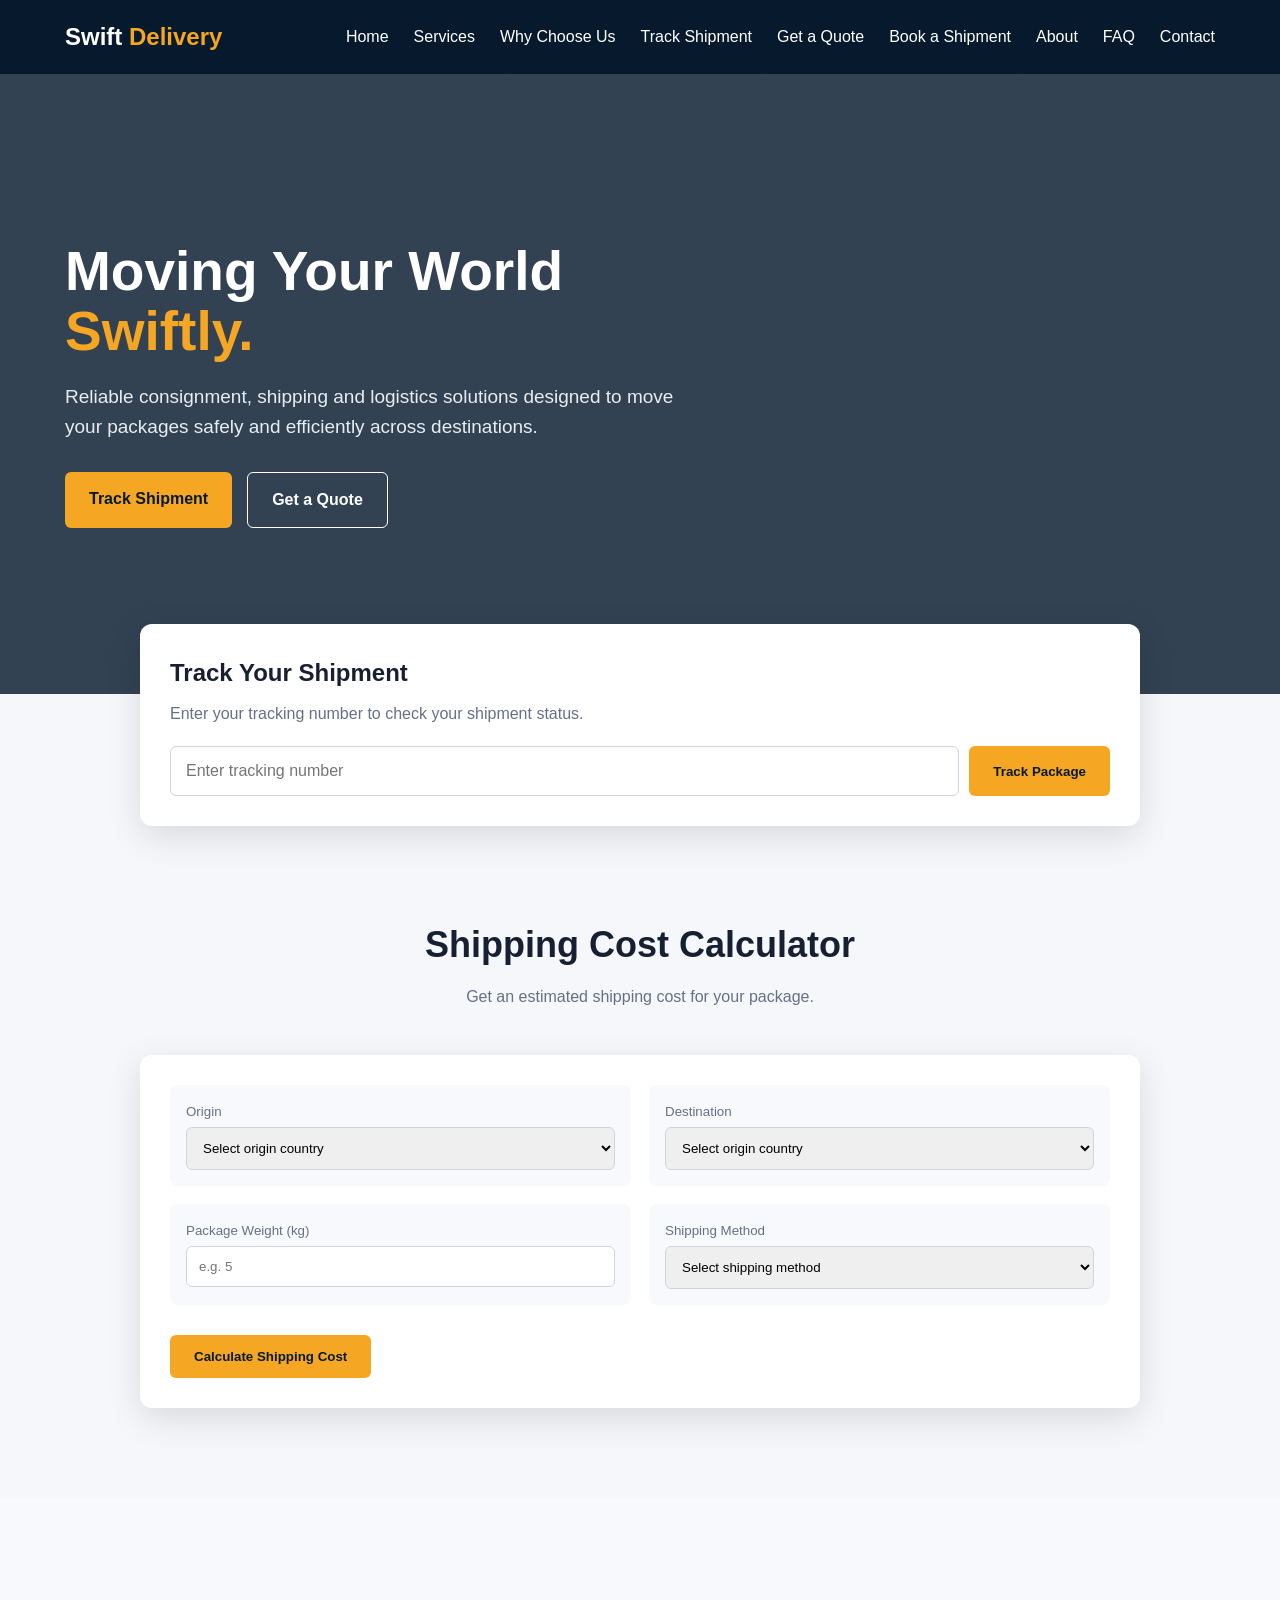
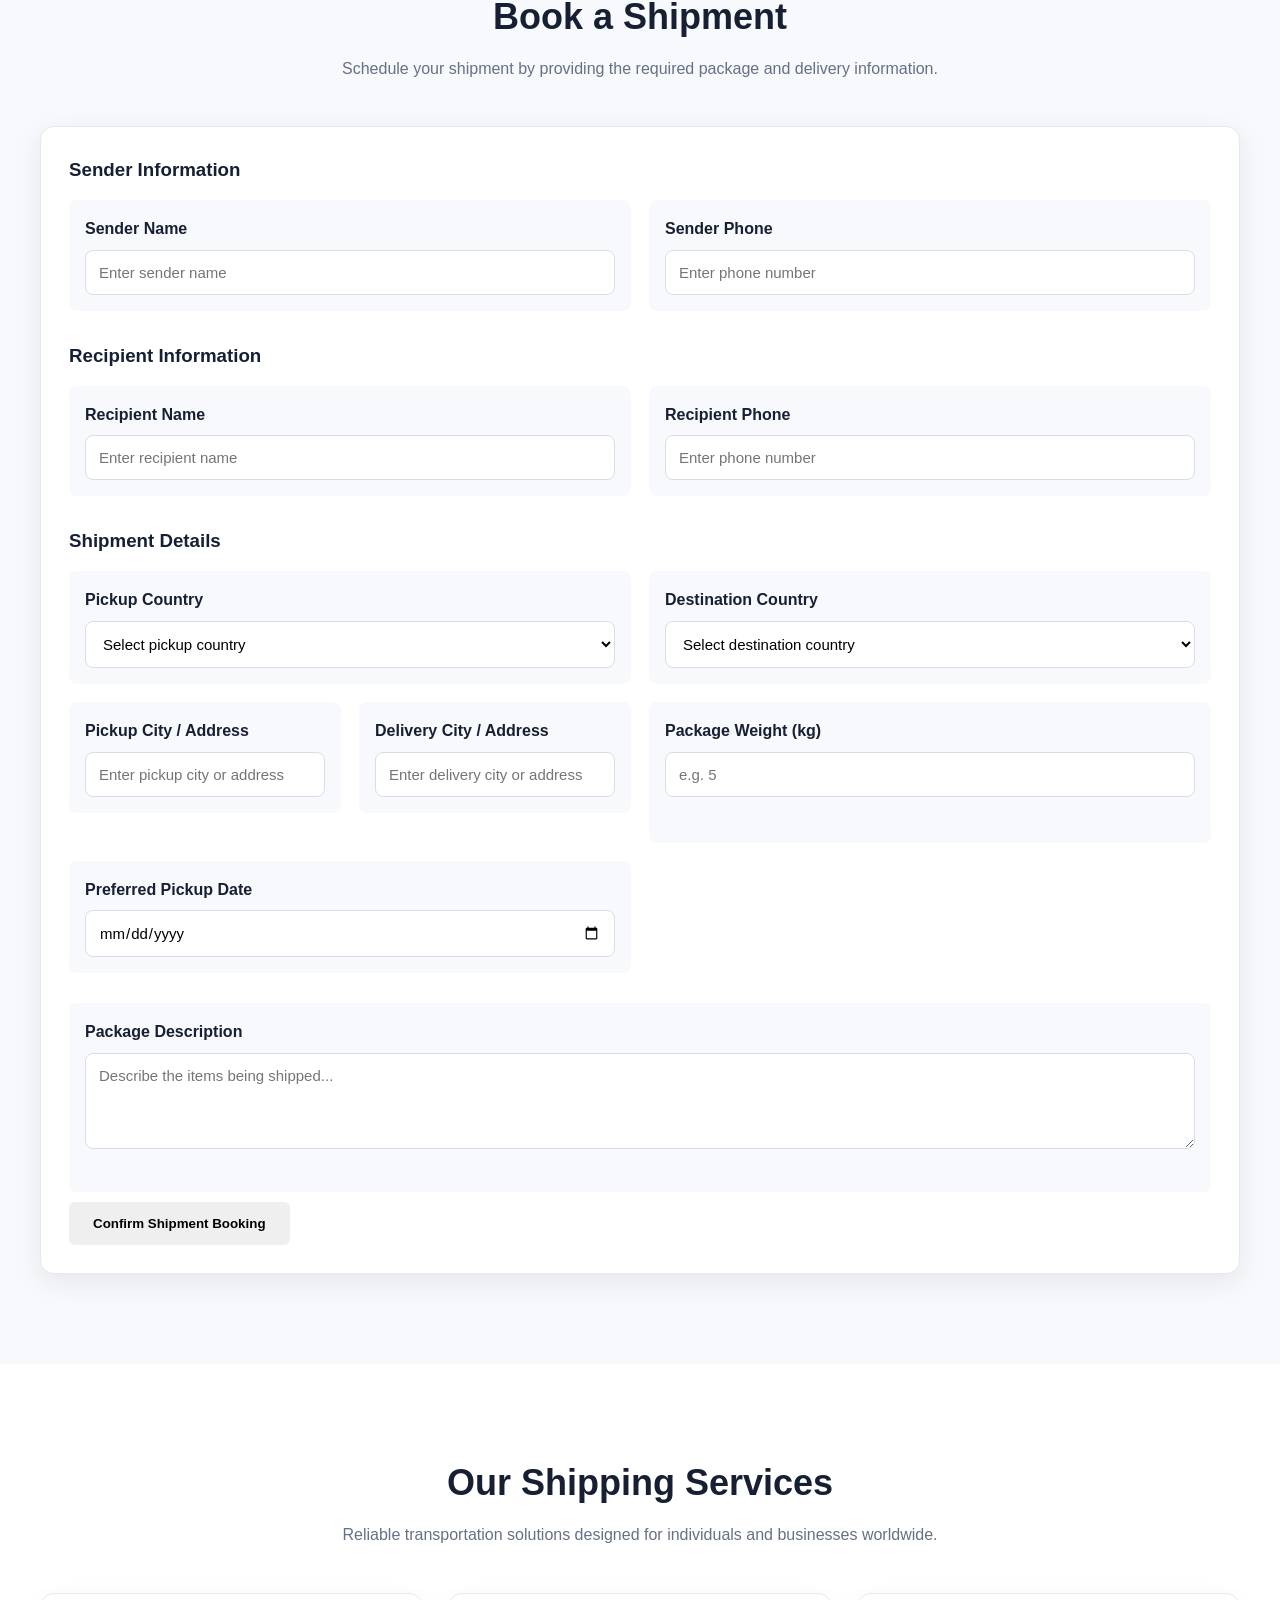
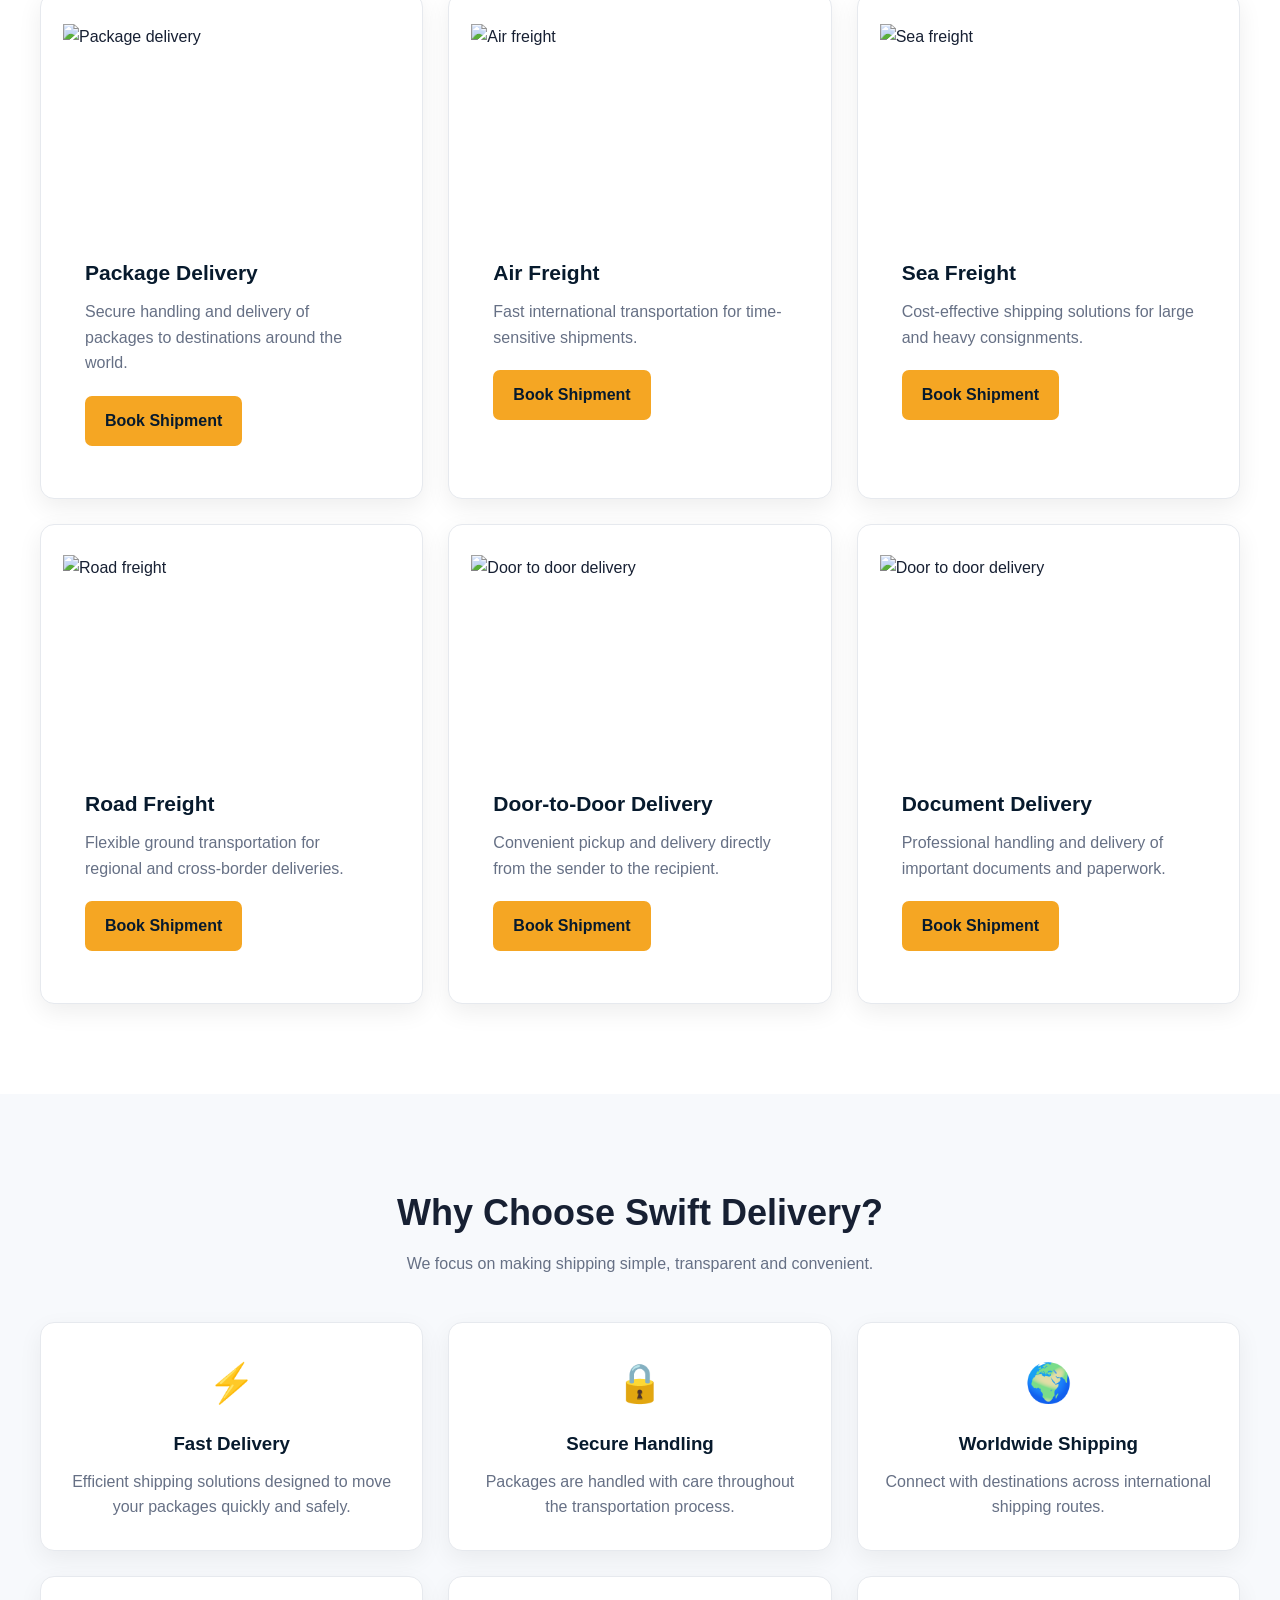
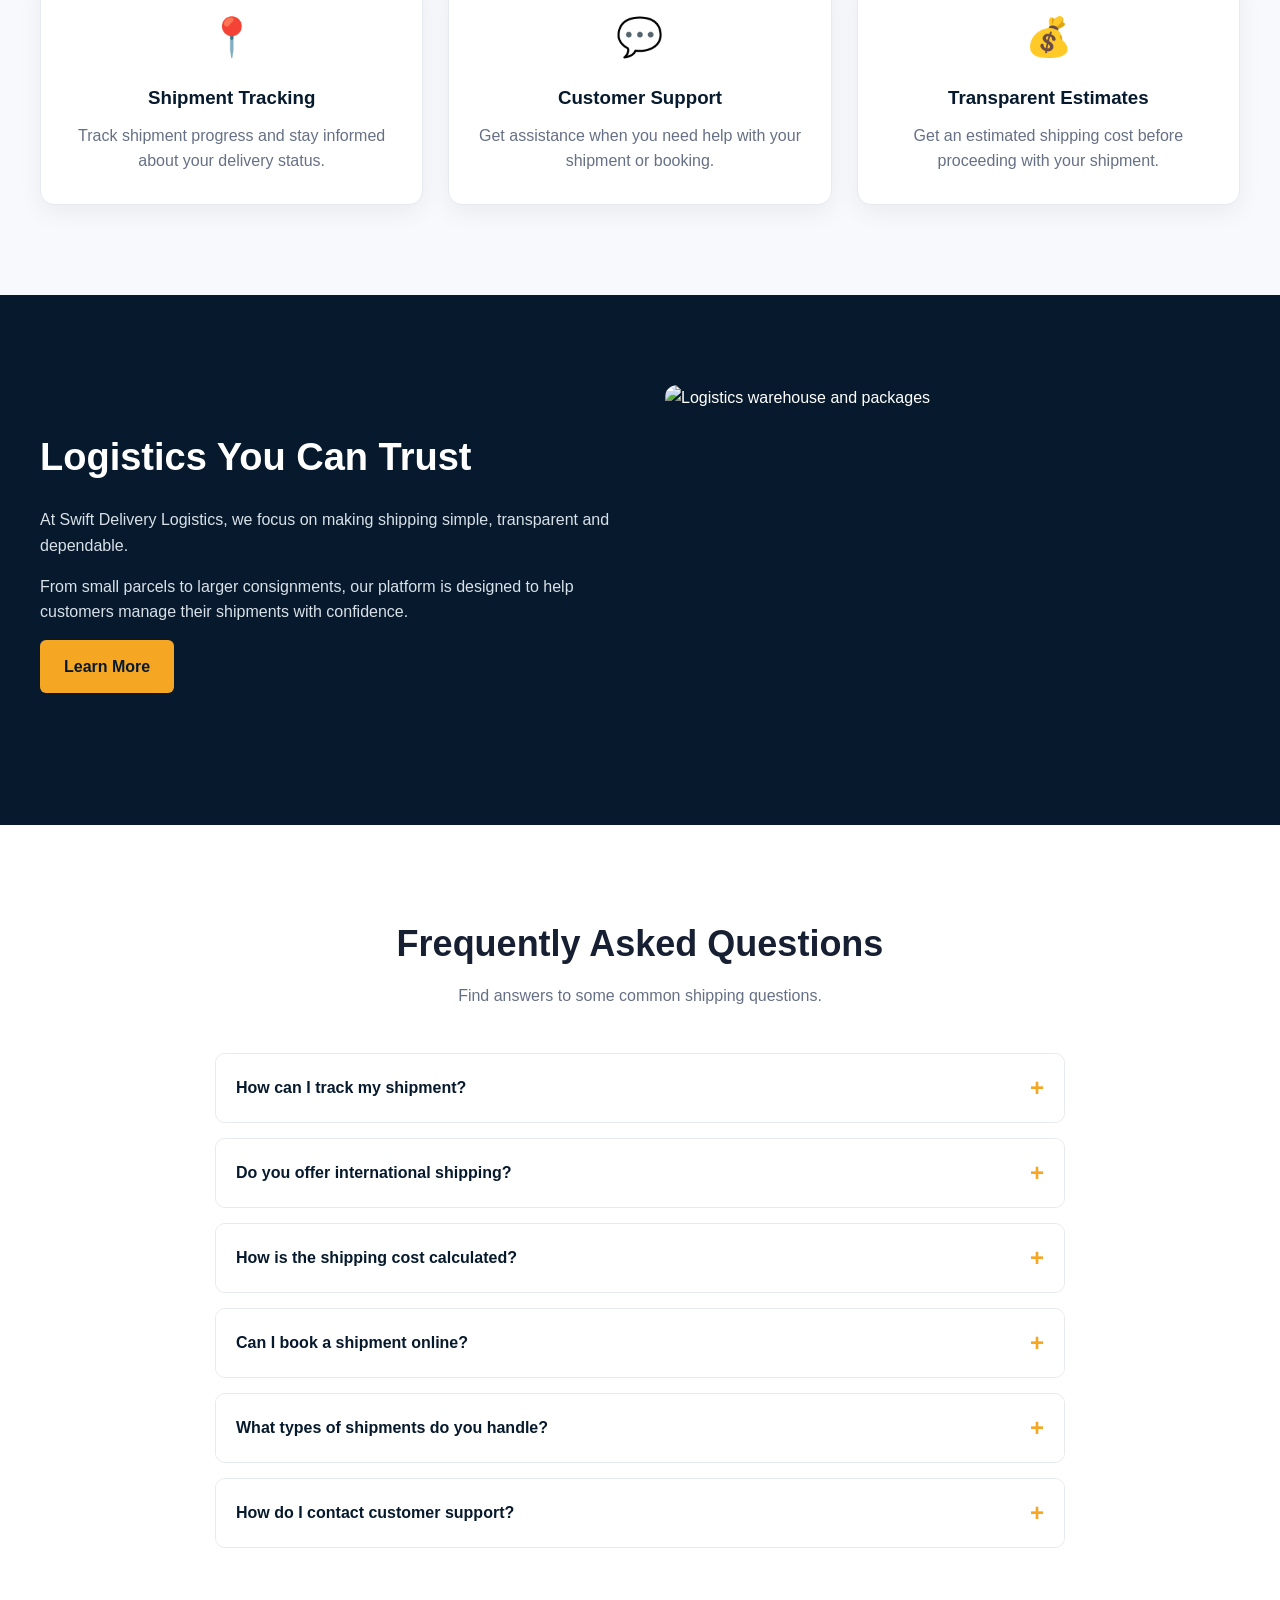
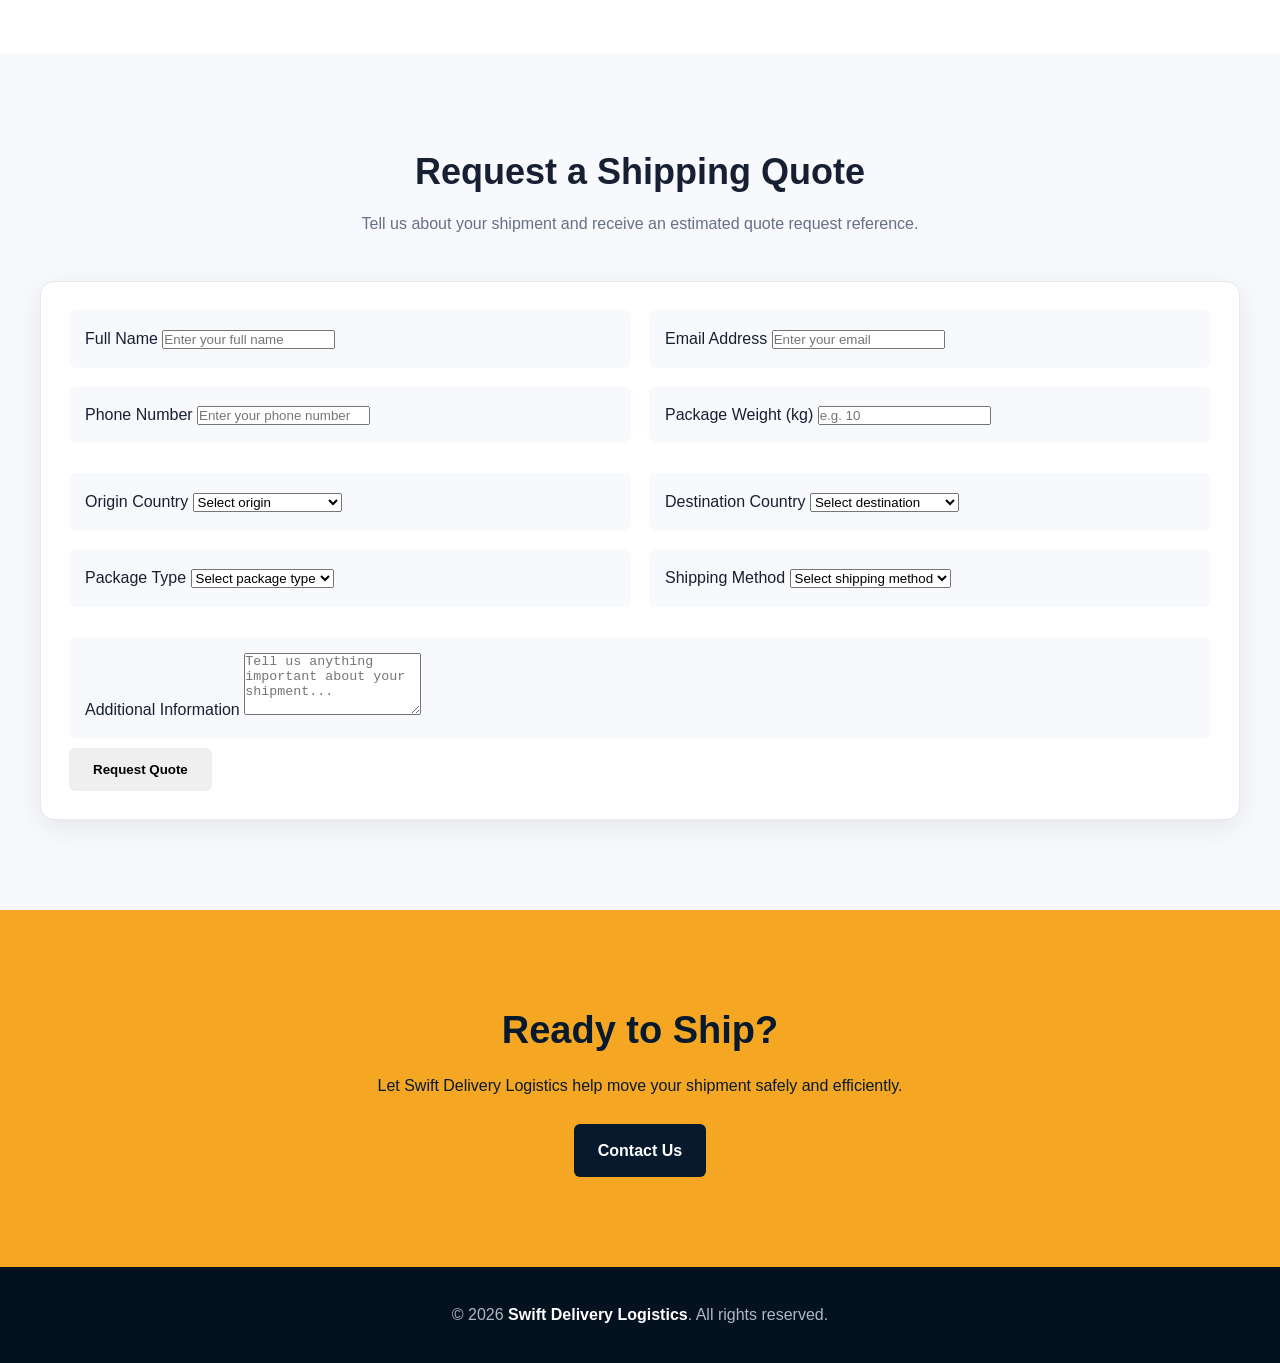
==== commit 75d59252: "Update navigation links in index.html" ====
--- a/index.html
+++ b/index.html
@@ -28,10 +28,14 @@
 
         <nav id="navigation">
             <a href="#home">Home</a>
-            <a href="#services">Services</a>
-            <a href="#about">About</a>
-            <a href="#tracking">Track</a>
-            <a href="#contact">Contact</a>
+<a href="#services">Services</a>
+<a href="#why-us">Why Choose Us</a>
+<a href="#tracking">Track Shipment</a>
+<a href="#quote">Get a Quote</a>
+<a href="#booking">Book a Shipment</a>
+<a href="#about">About</a>
+<a href="#faq">FAQ</a>
+<a href="#contact">Contact</a>
         </nav>
 
     </div>
--- a/style.css
+++ b/style.css
@@ -781,3 +781,37 @@
 .faq-item.active .faq-question span {
     transform: rotate(45deg);
 }
+/* QUOTE REQUEST */
+
+.quote-section {
+    background: #f7f9fc;
+}
+
+#quoteForm {
+    width: 100%;
+}
+
+#quoteForm .btn {
+    border: none;
+    cursor: pointer;
+    margin-top: 10px;
+}
+
+.quote-success {
+    margin-top: 25px;
+    padding: 22px;
+    border-radius: 10px;
+    background: #eefaf1;
+    border: 1px solid #b7dfc0;
+}
+
+.quote-success h3 {
+    color: #176b2c;
+    margin-bottom: 10px;
+}
+
+.quote-reference {
+    font-size: 20px;
+    font-weight: bold;
+    margin-top: 12px;
+}
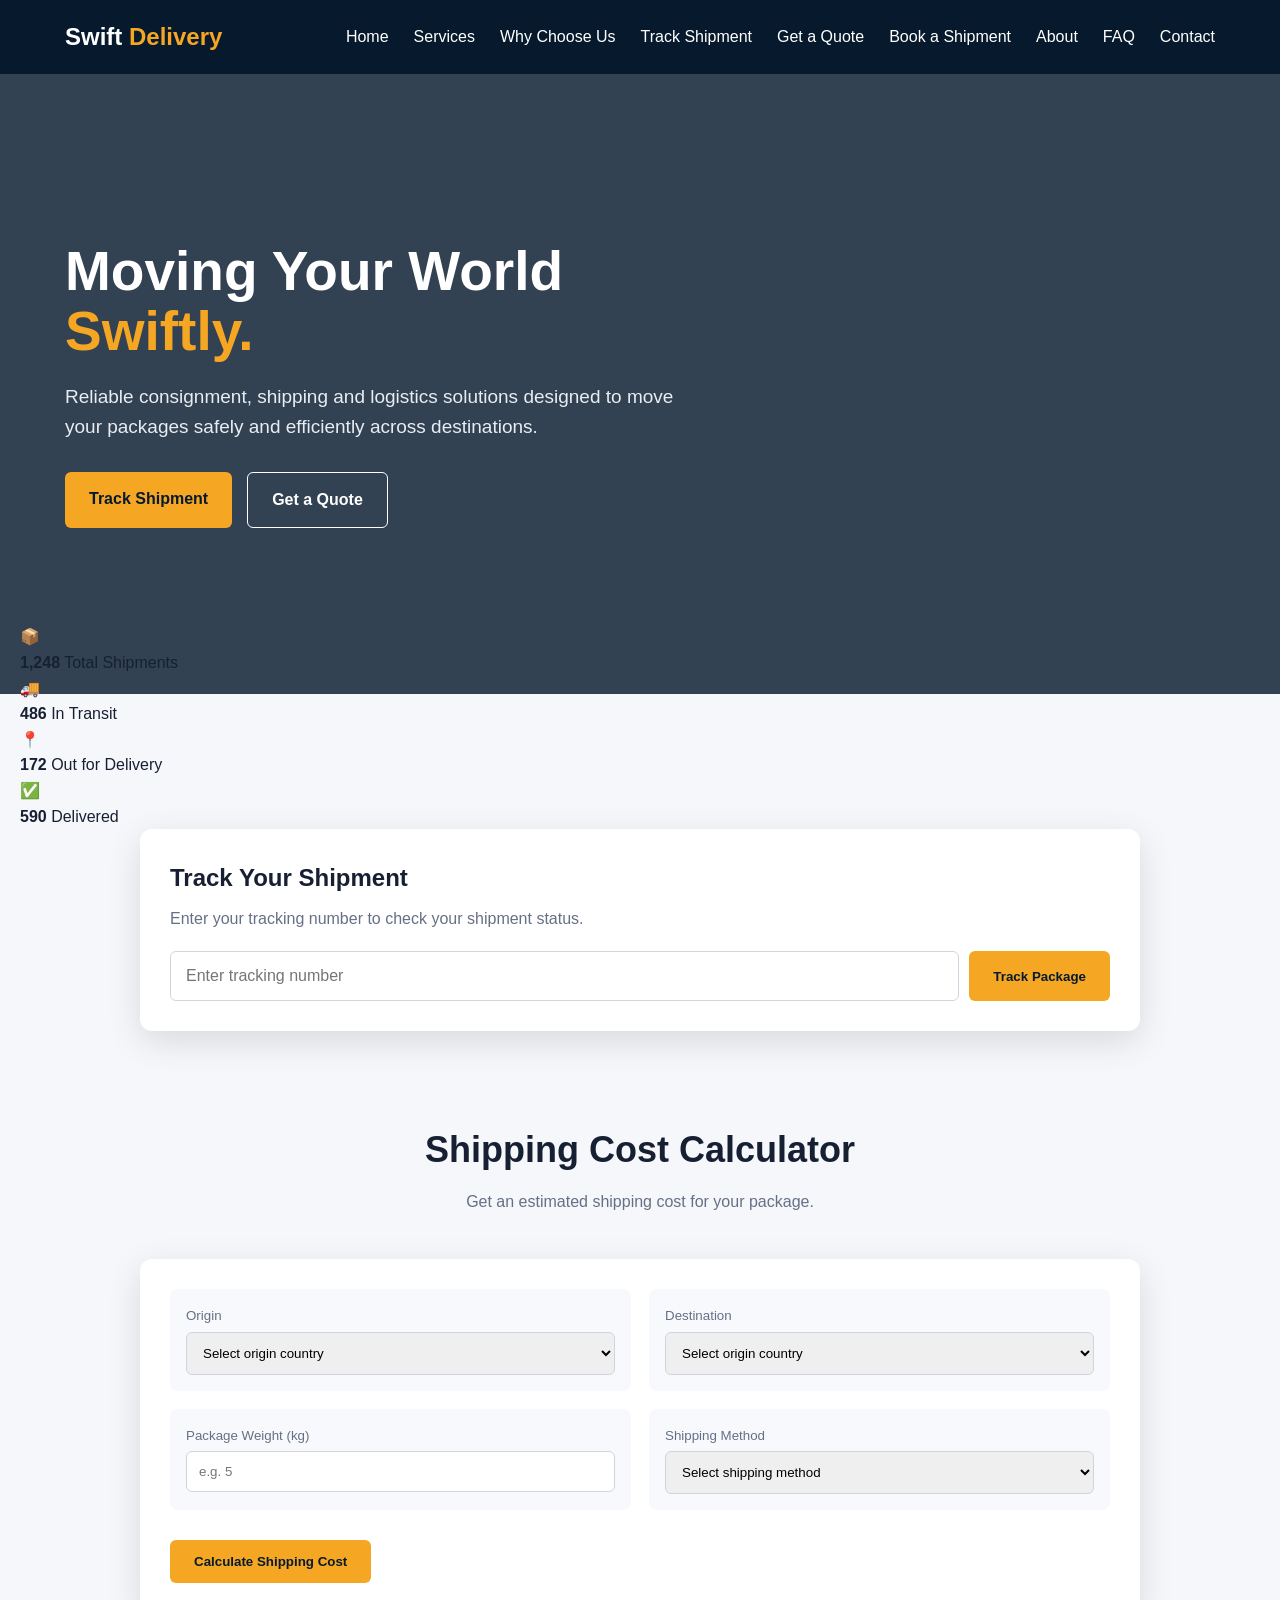
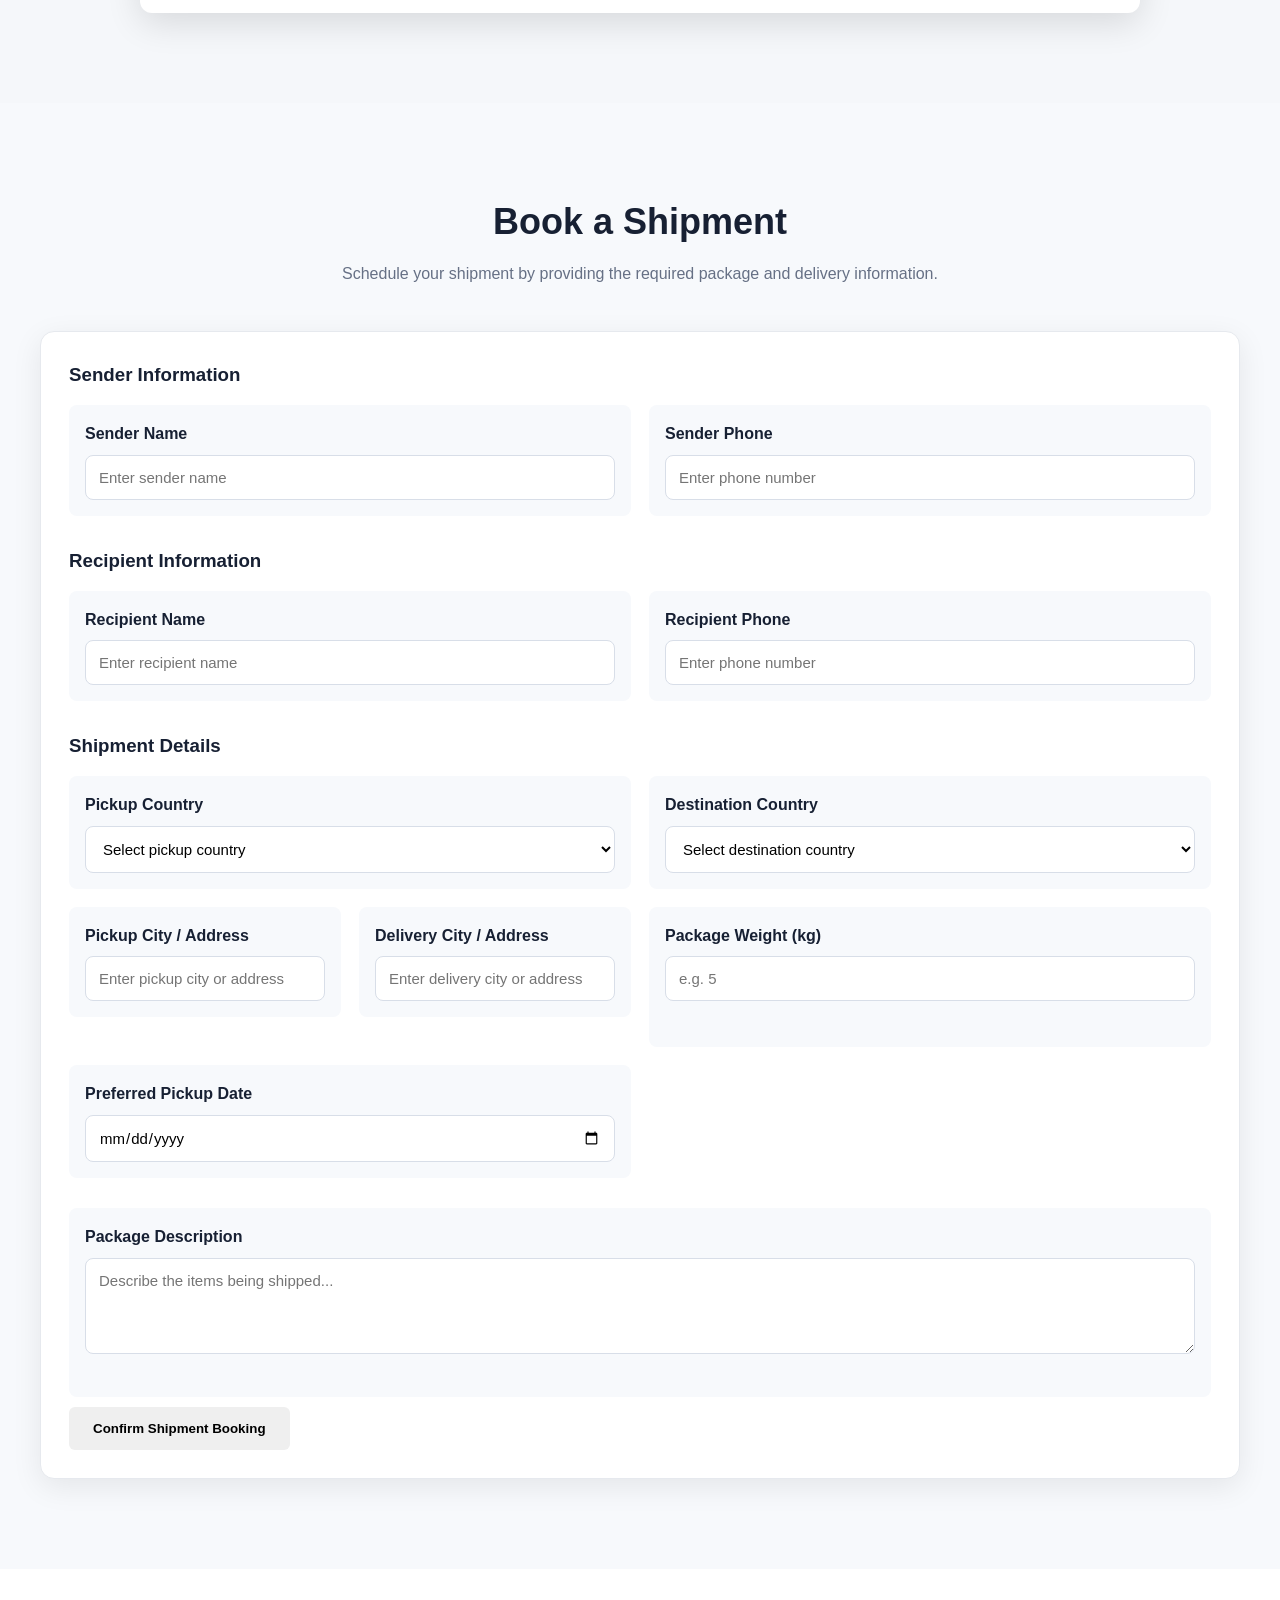
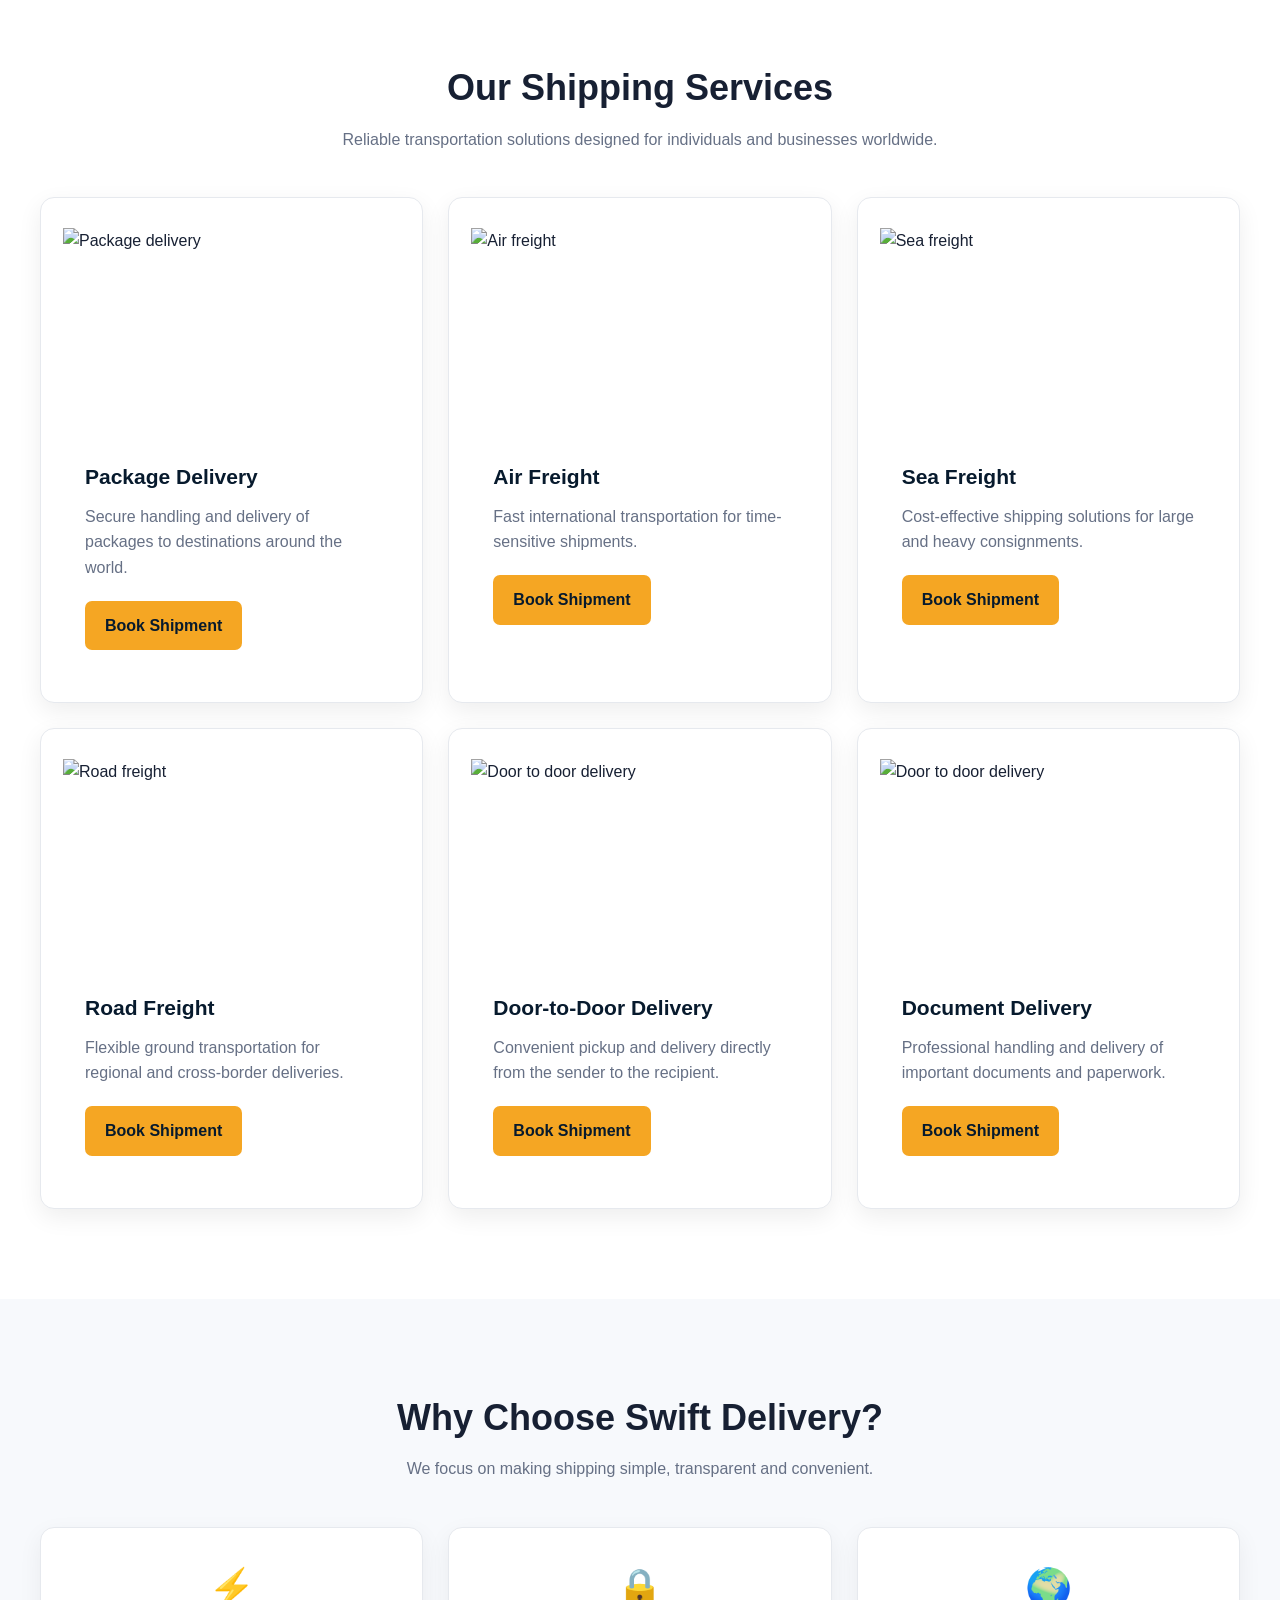
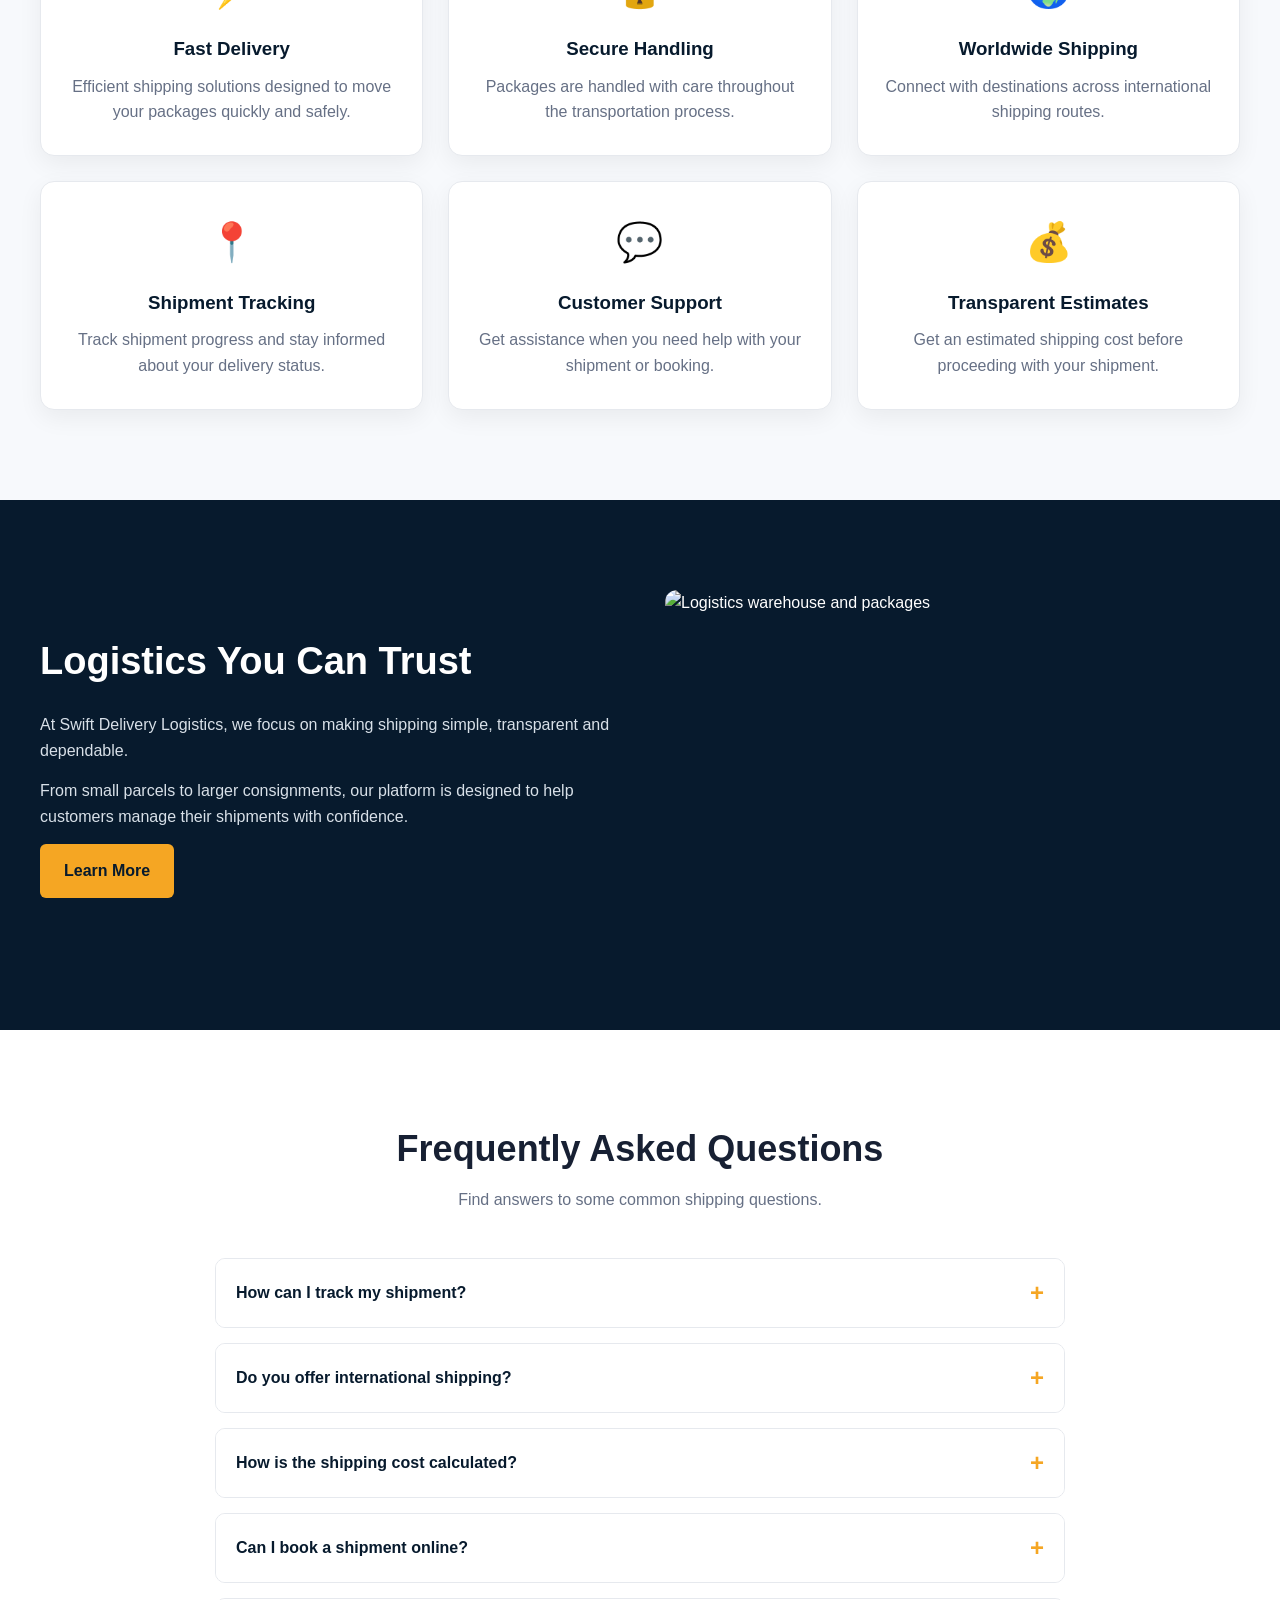
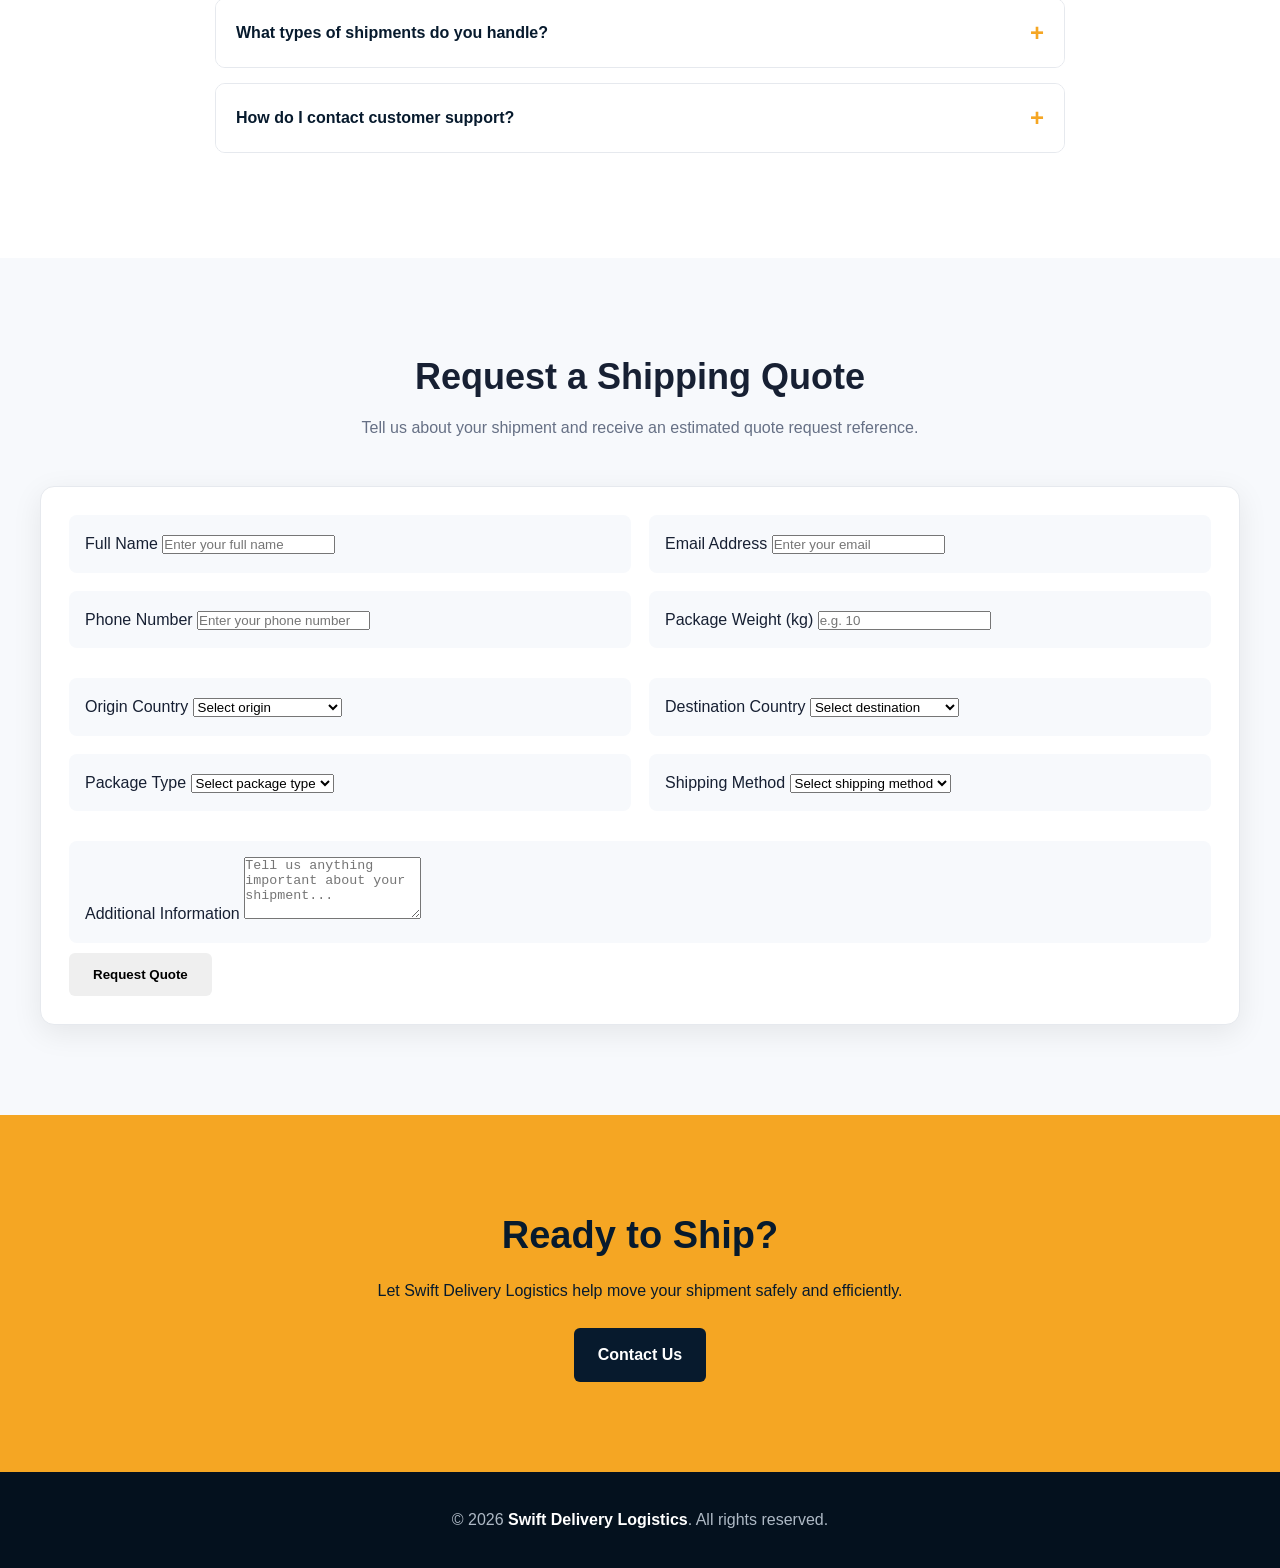
==== commit 54d08051: "Add shipment statistics section to index.html" ====
--- a/index.html
+++ b/index.html
@@ -80,7 +80,41 @@
 <!-- TRACKING -->
 
 <section class="tracking-section" id="tracking">
-
+<div class="shipment-stats">
+
+    <div class="stat-card">
+        <div class="stat-icon">📦</div>
+        <div>
+            <strong>1,248</strong>
+            <span>Total Shipments</span>
+        </div>
+    </div>
+
+    <div class="stat-card">
+        <div class="stat-icon">🚚</div>
+        <div>
+            <strong>486</strong>
+            <span>In Transit</span>
+        </div>
+    </div>
+
+    <div class="stat-card">
+        <div class="stat-icon">📍</div>
+        <div>
+            <strong>172</strong>
+            <span>Out for Delivery</span>
+        </div>
+    </div>
+
+    <div class="stat-card">
+        <div class="stat-icon">✅</div>
+        <div>
+            <strong>590</strong>
+            <span>Delivered</span>
+        </div>
+    </div>
+
+</div>
     <div class="tracking-box">
 
         <h2>Track Your Shipment</h2>
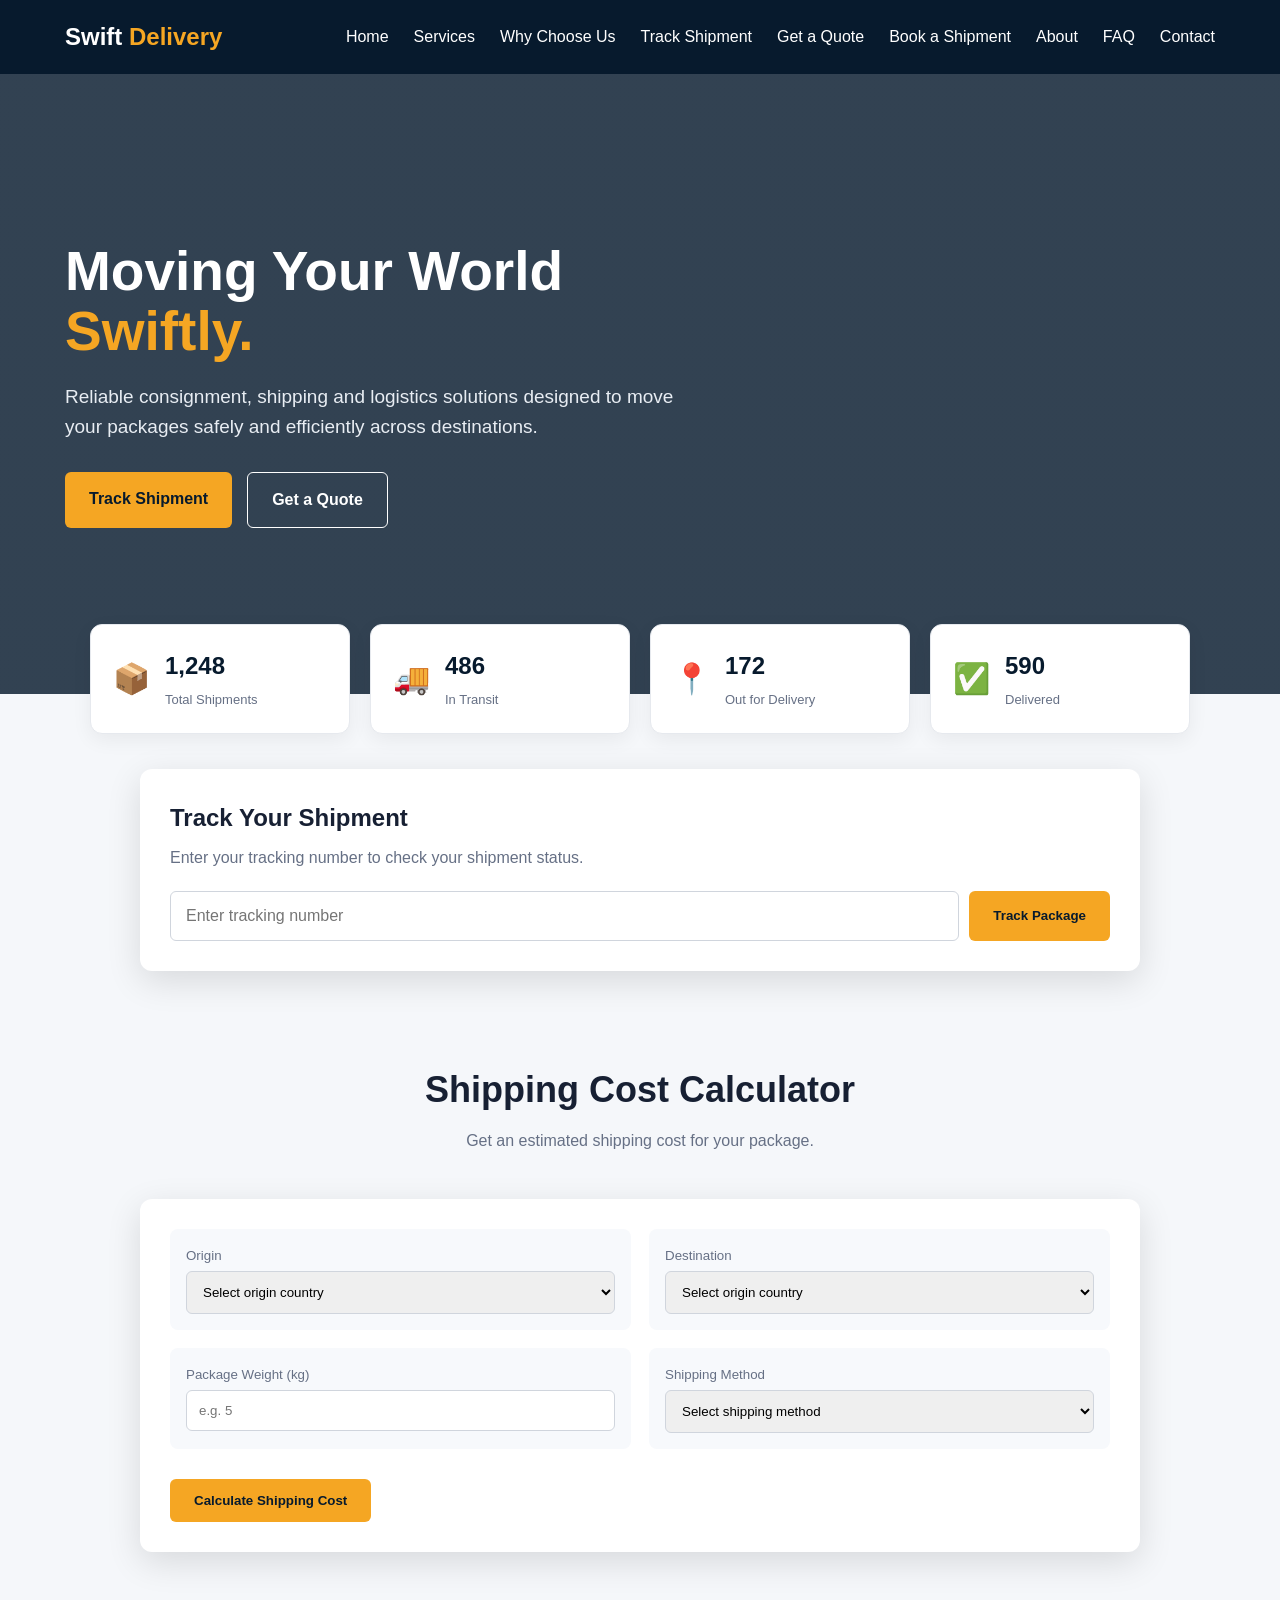
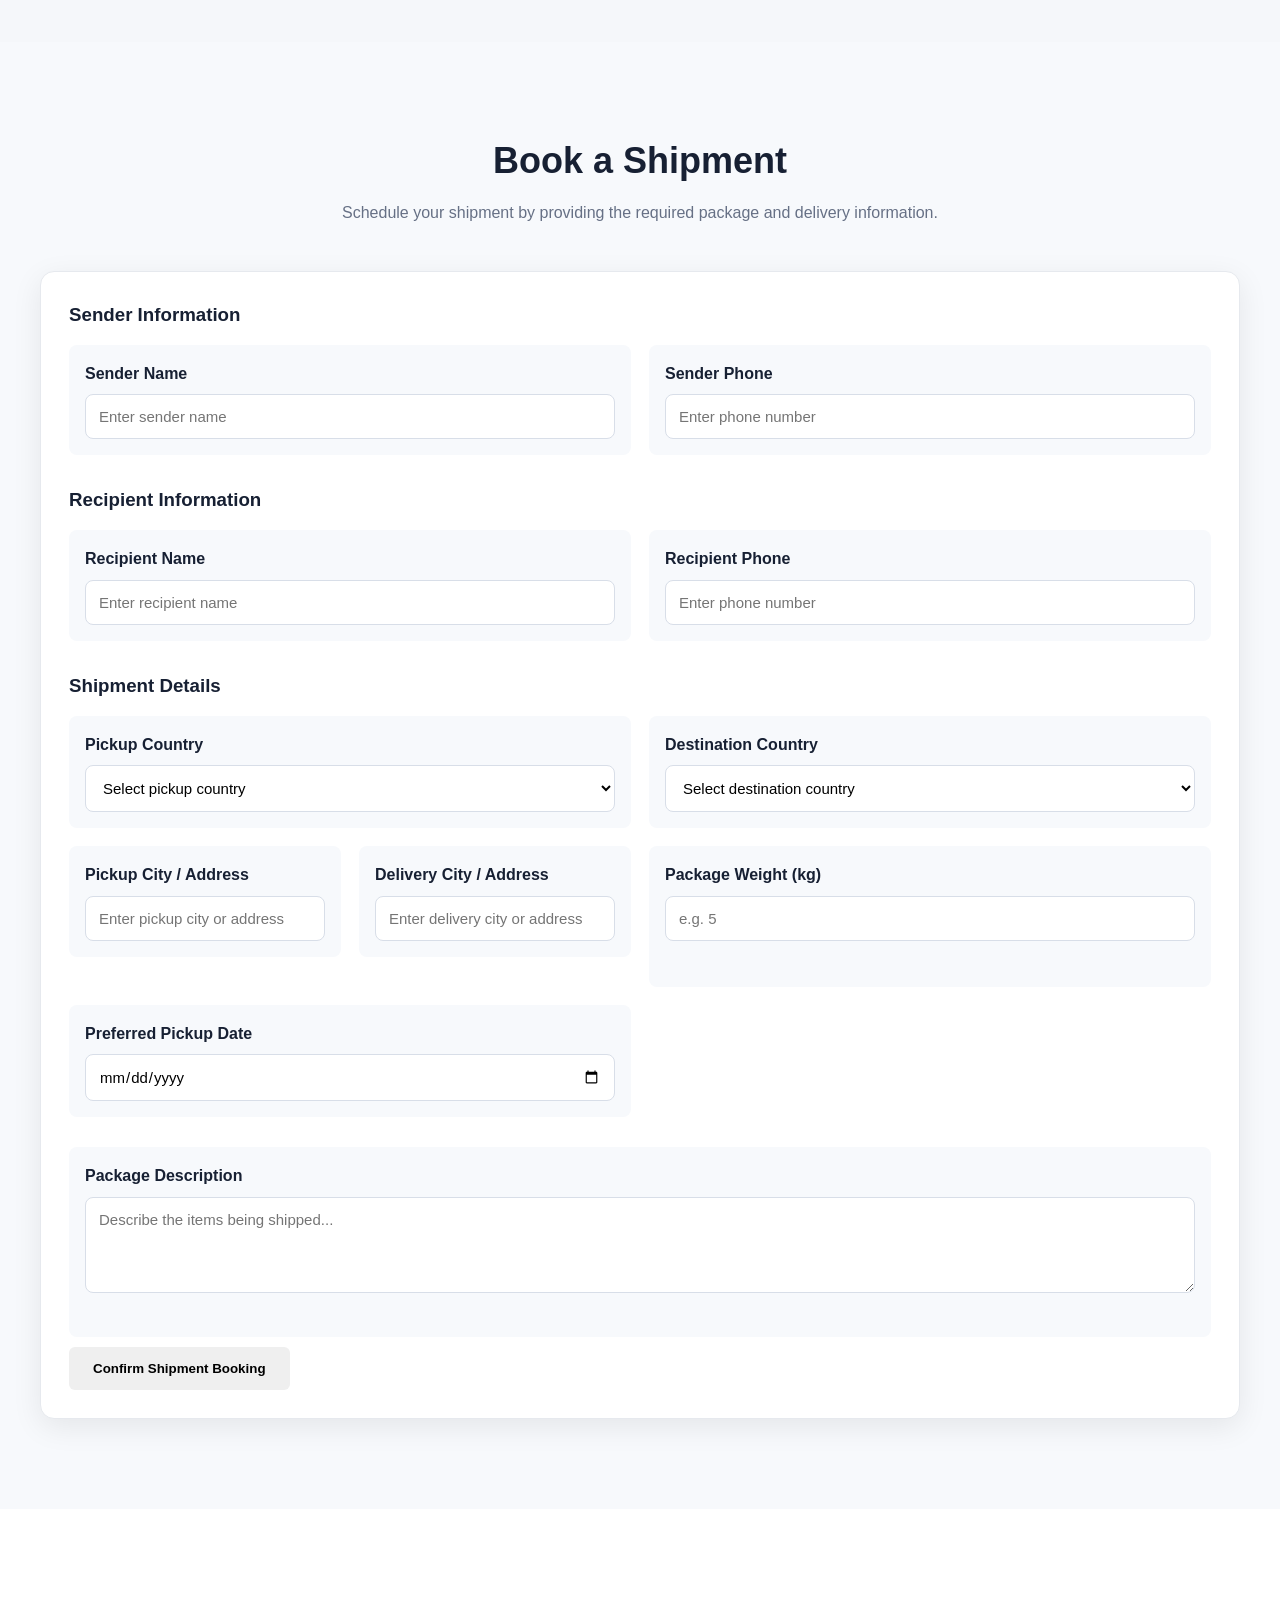
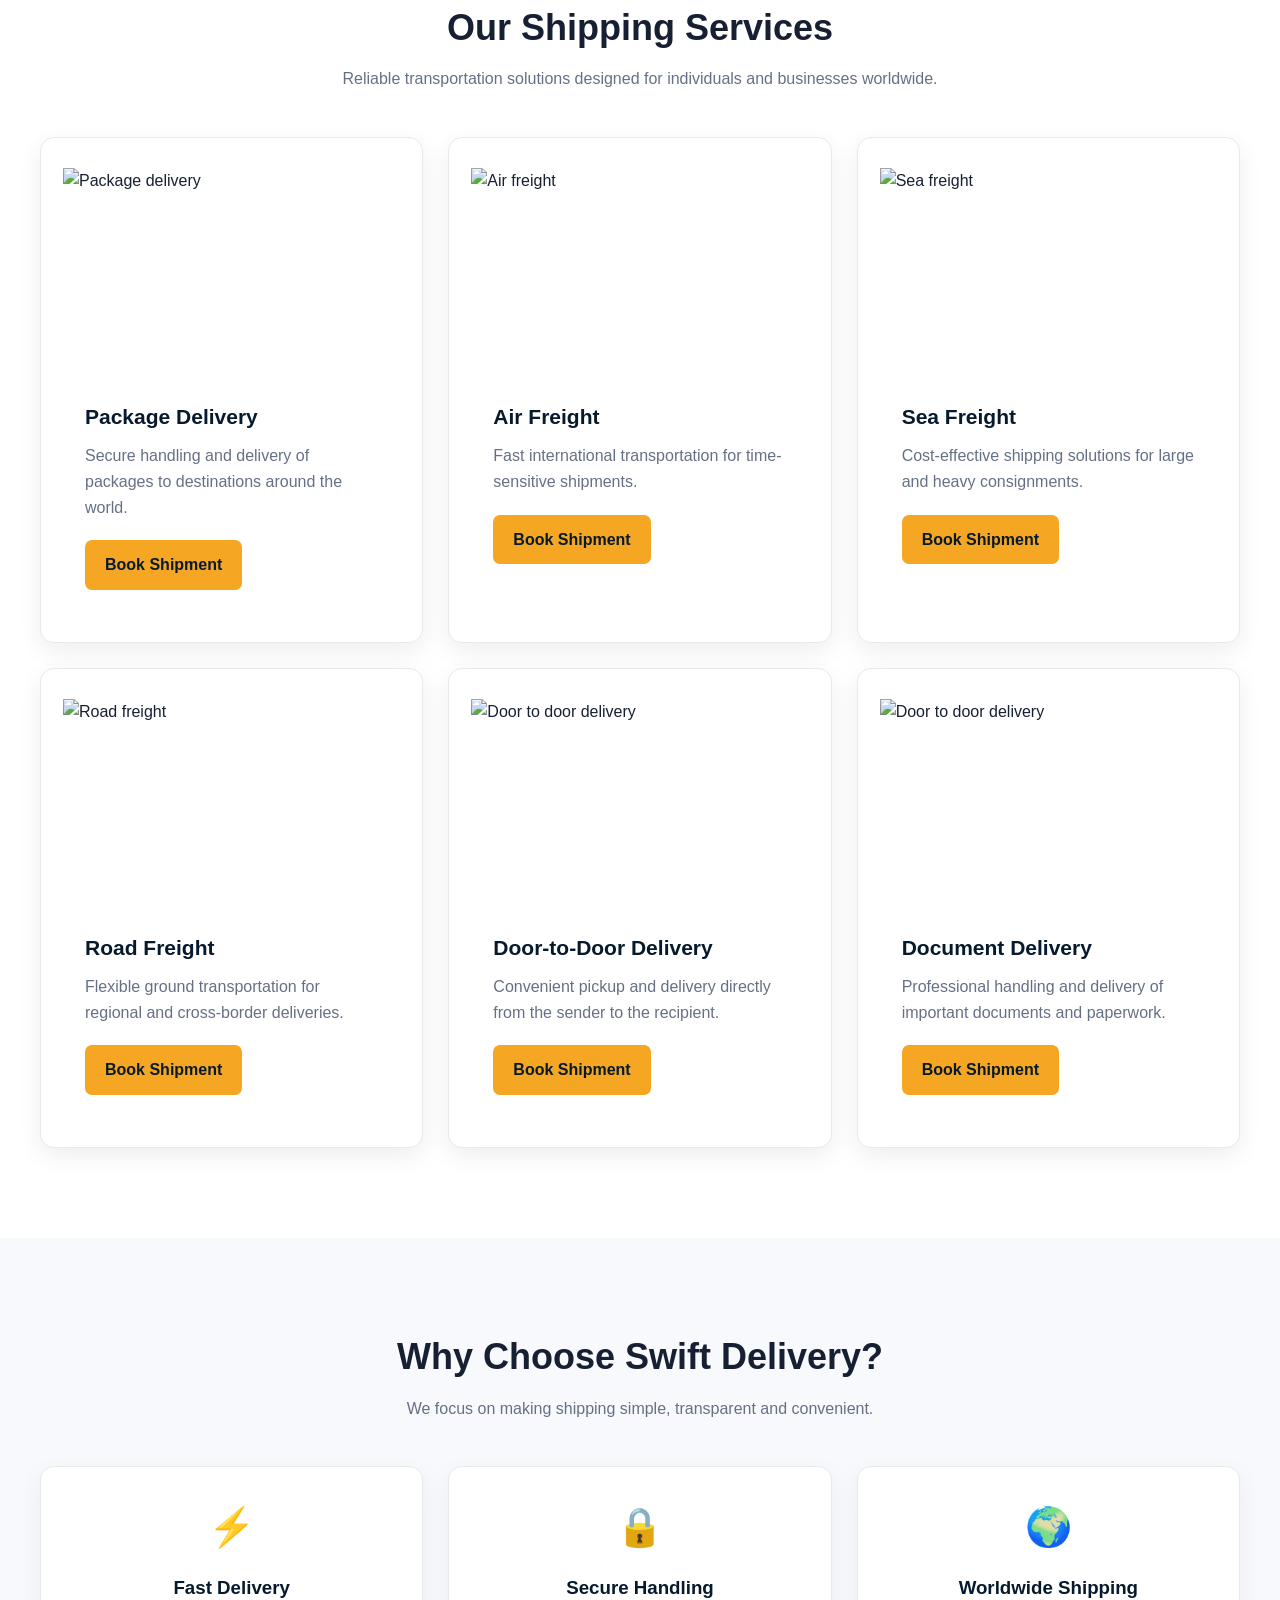
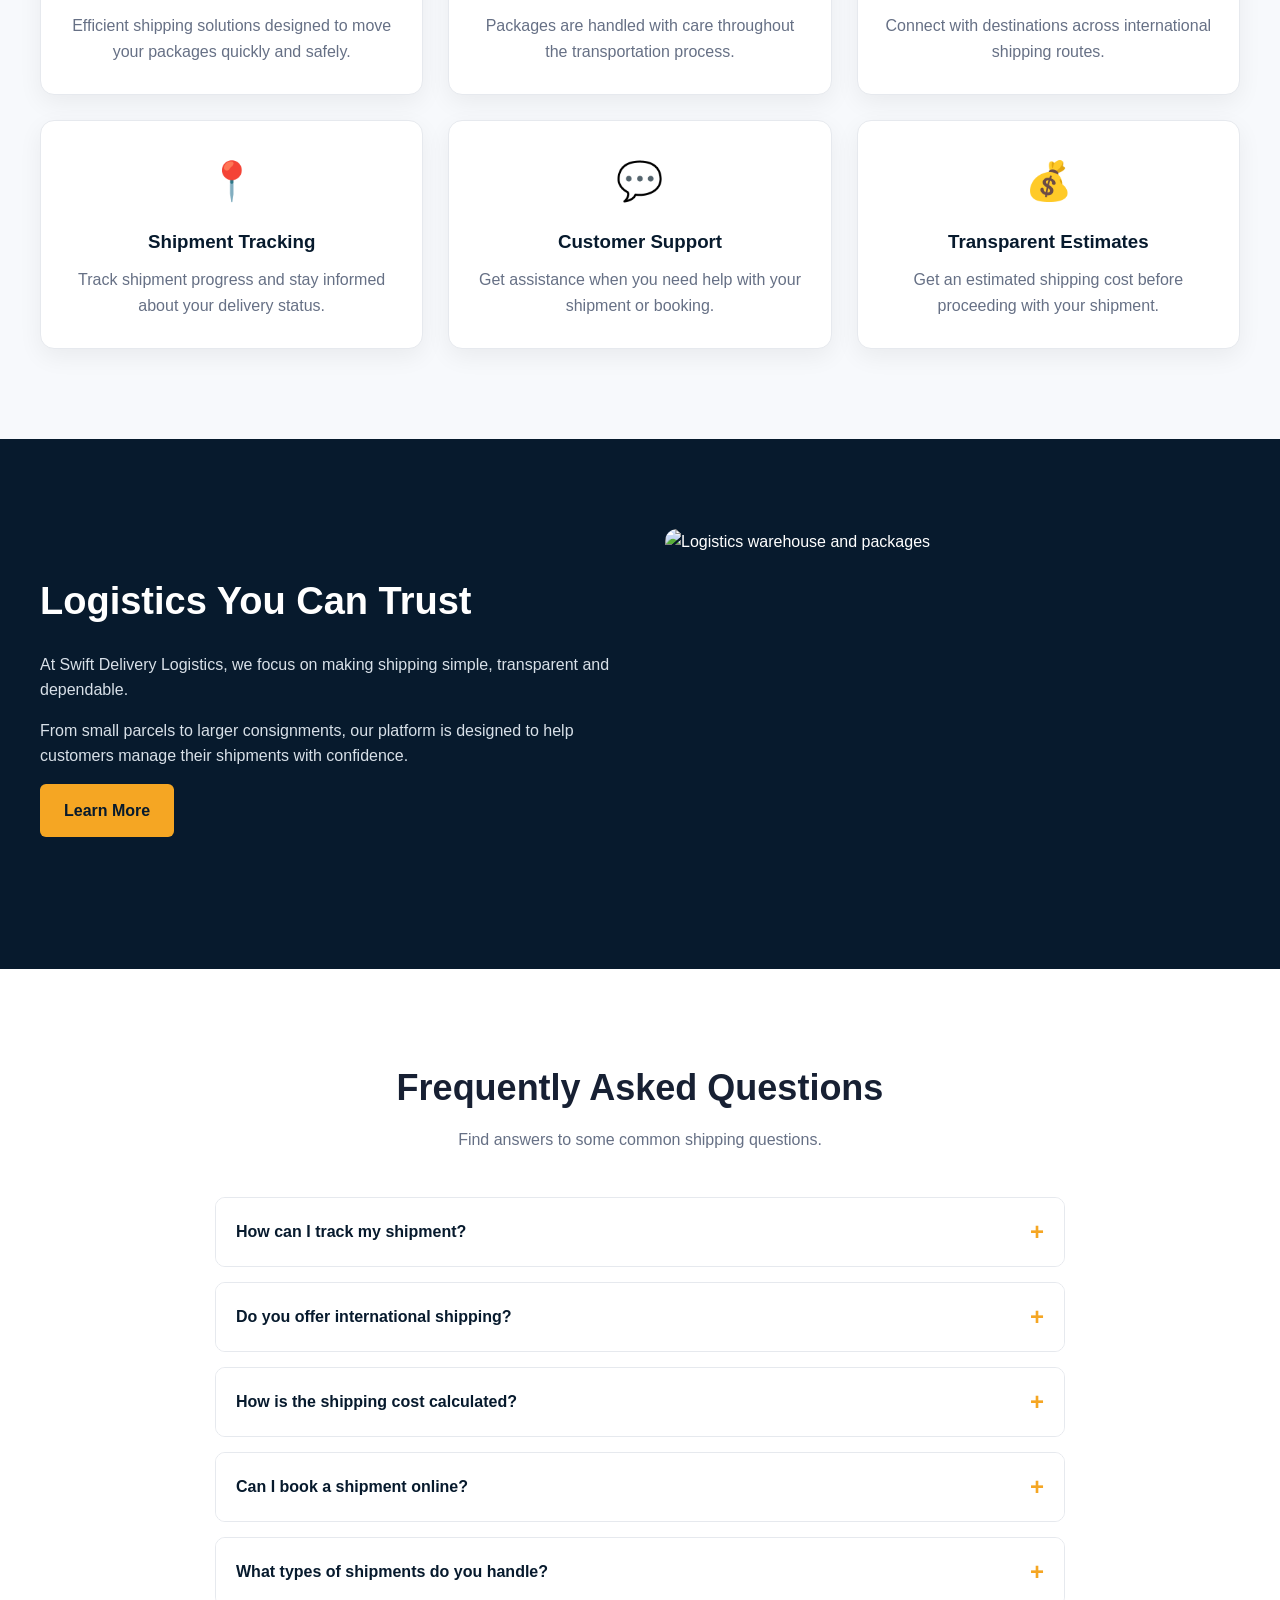
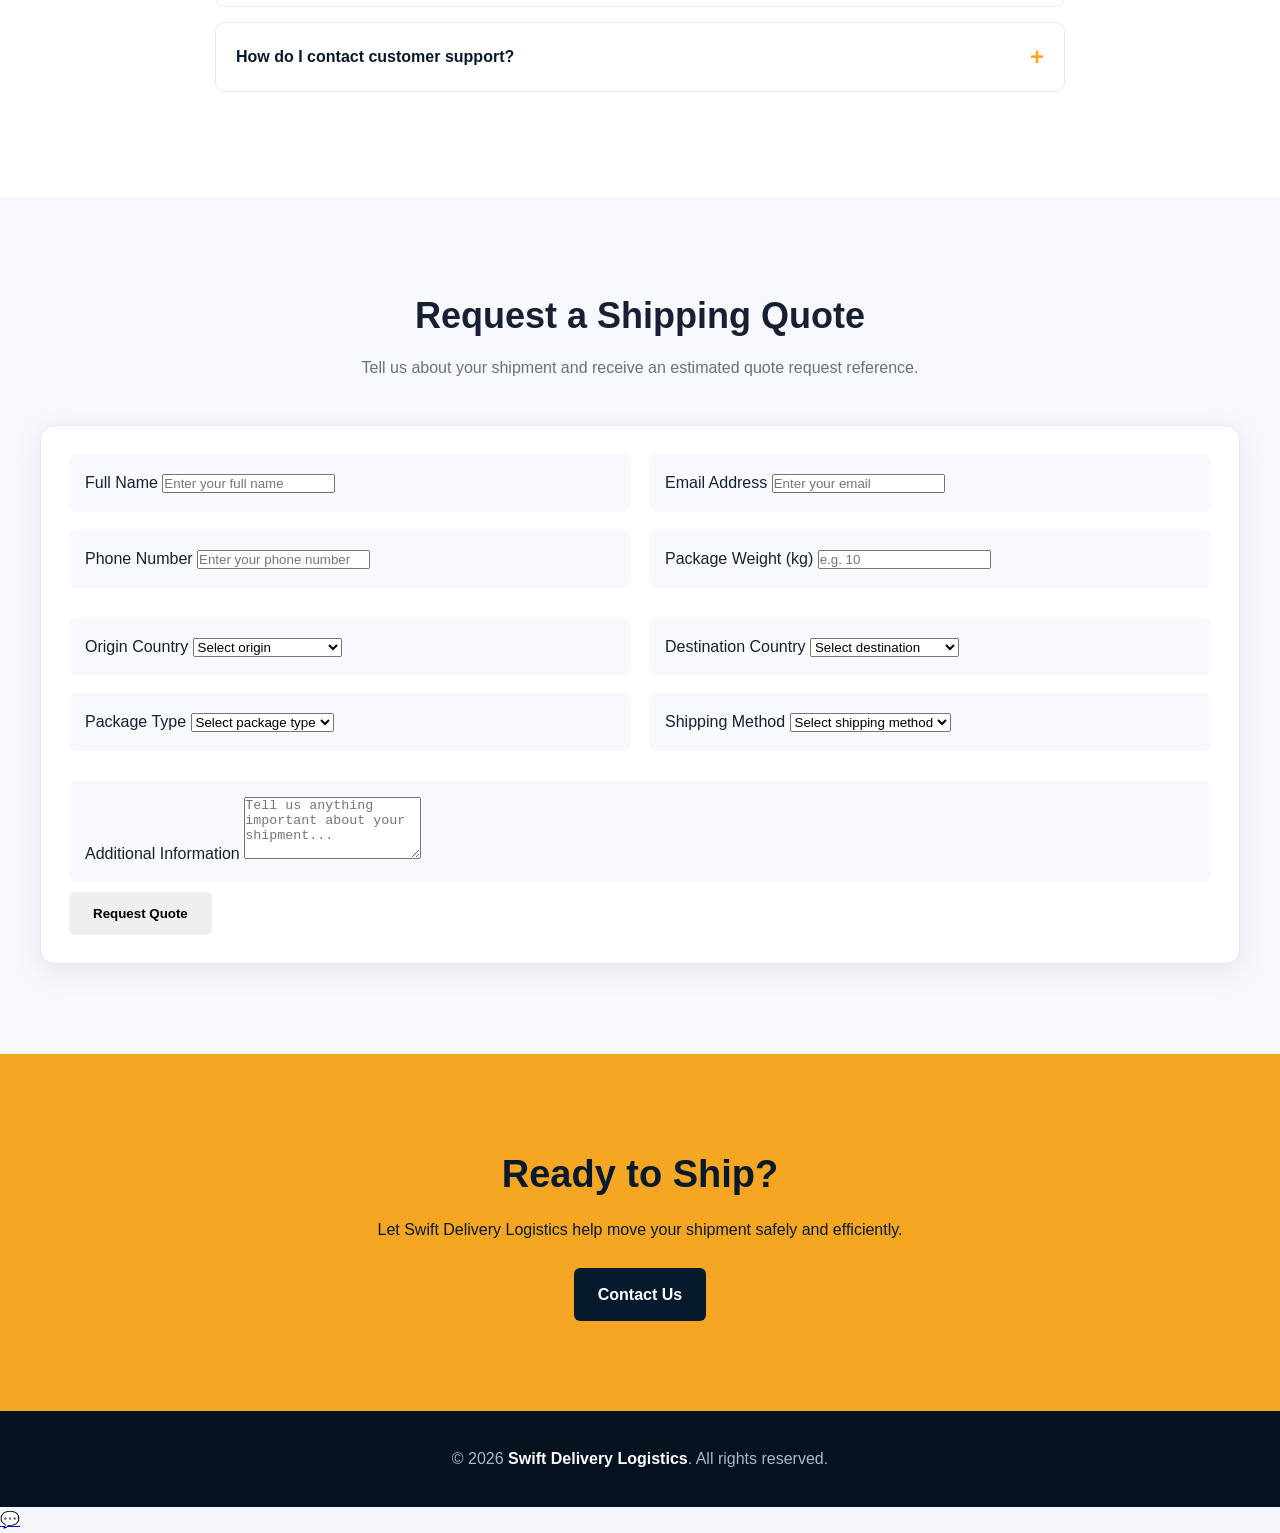
==== commit 055e5e55: "Add floating WhatsApp button to index.html" ====
--- a/index.html
+++ b/index.html
@@ -1395,6 +1395,16 @@
 
 
 <script src="script.js"></script>
-
+<!-- FLOATING WHATSAPP BUTTON -->
+
+<a
+    href="https://wa.me/2340000000000"
+    class="whatsapp-button"
+    target="_blank"
+    rel="noopener"
+    aria-label="Contact us on WhatsApp"
+>
+    💬
+</a>
 </body>
 </html>
--- a/style.css
+++ b/style.css
@@ -815,3 +815,58 @@
     font-weight: bold;
     margin-top: 12px;
 }
+/* SHIPMENT STATISTICS */
+
+.shipment-stats {
+    max-width: 1100px;
+    margin: 0 auto 35px;
+    display: grid;
+    grid-template-columns: repeat(4, 1fr);
+    gap: 20px;
+}
+
+.stat-card {
+    background: white;
+    padding: 22px;
+    border-radius: 12px;
+    border: 1px solid #e6e9ee;
+    box-shadow: 0 6px 20px rgba(0, 0, 0, 0.06);
+    display: flex;
+    align-items: center;
+    gap: 15px;
+}
+
+.stat-icon {
+    font-size: 30px;
+}
+
+.stat-card strong {
+    display: block;
+    font-size: 24px;
+    color: #071a2d;
+}
+
+.stat-card span {
+    display: block;
+    margin-top: 4px;
+    color: #667085;
+    font-size: 13px;
+}
+
+
+@media (max-width: 900px) {
+
+    .shipment-stats {
+        grid-template-columns: repeat(2, 1fr);
+    }
+
+}
+
+
+@media (max-width: 600px) {
+
+    .shipment-stats {
+        grid-template-columns: 1fr;
+    }
+
+}
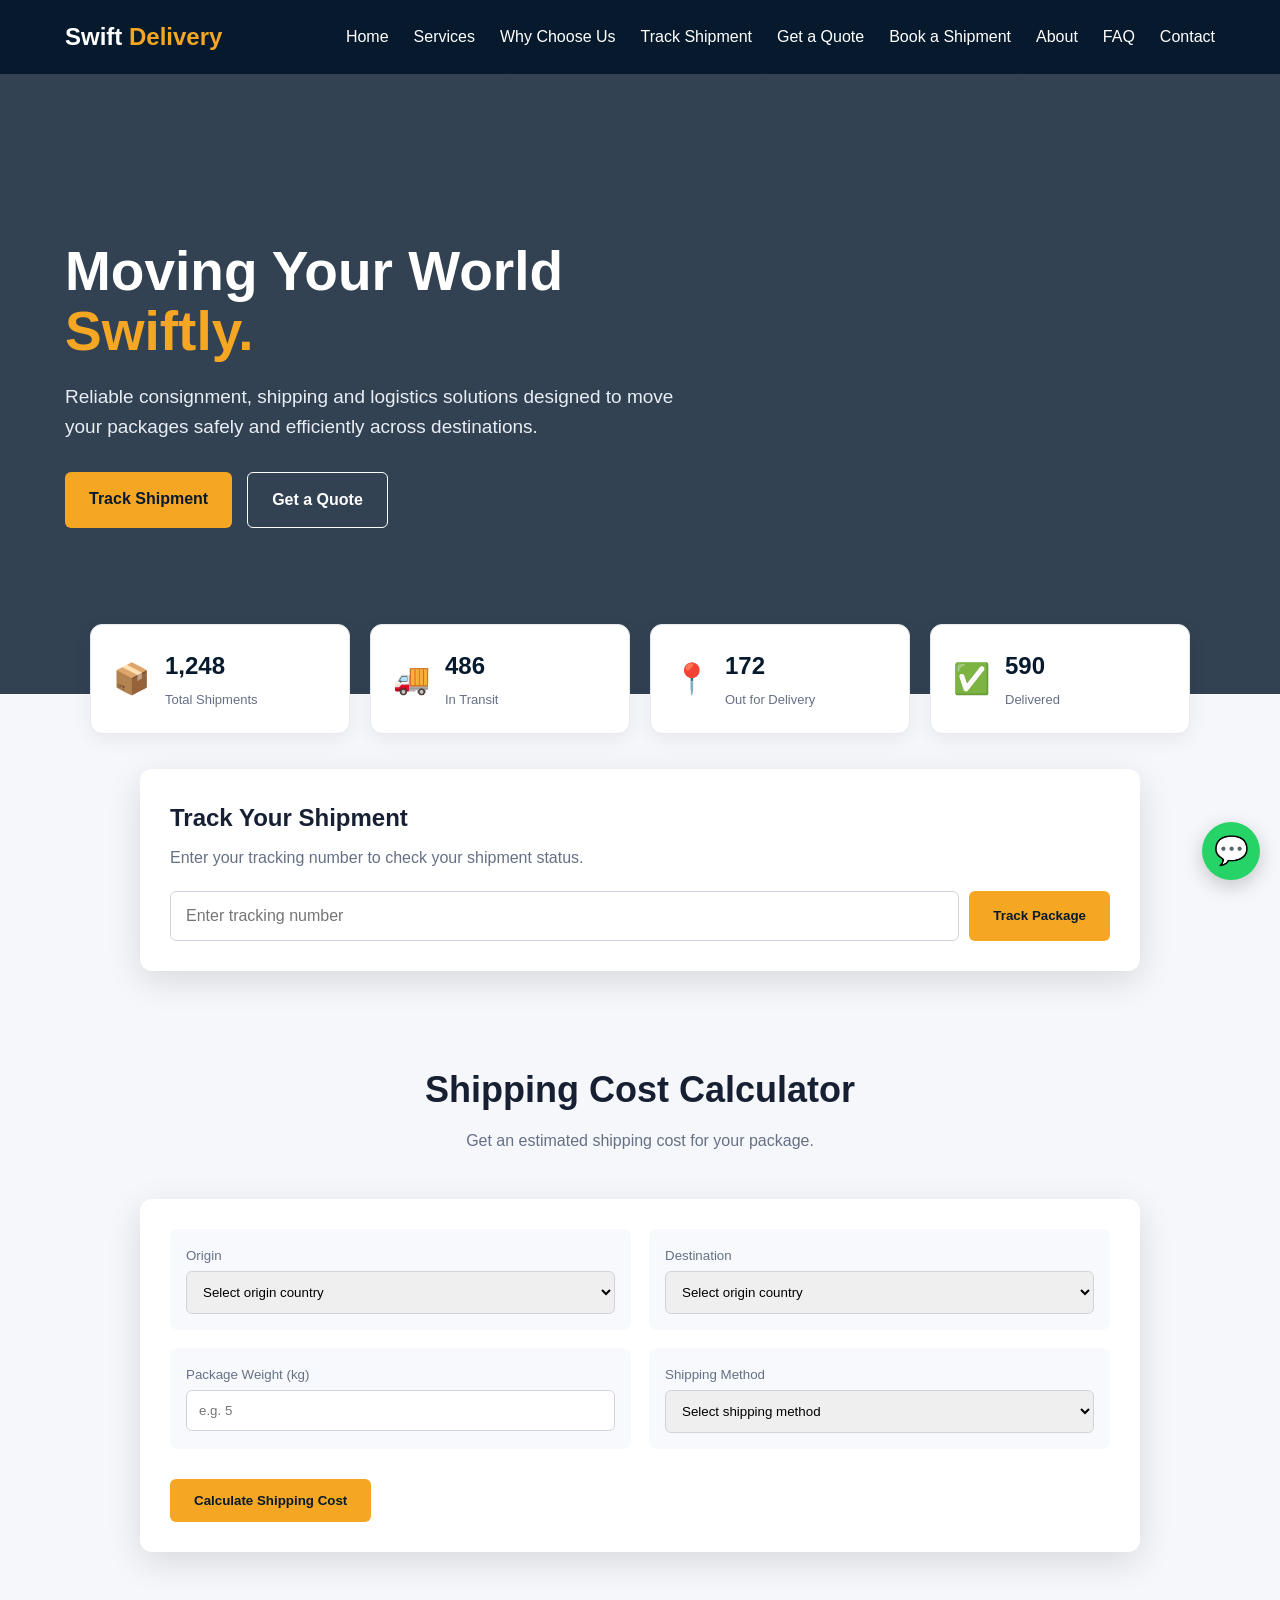
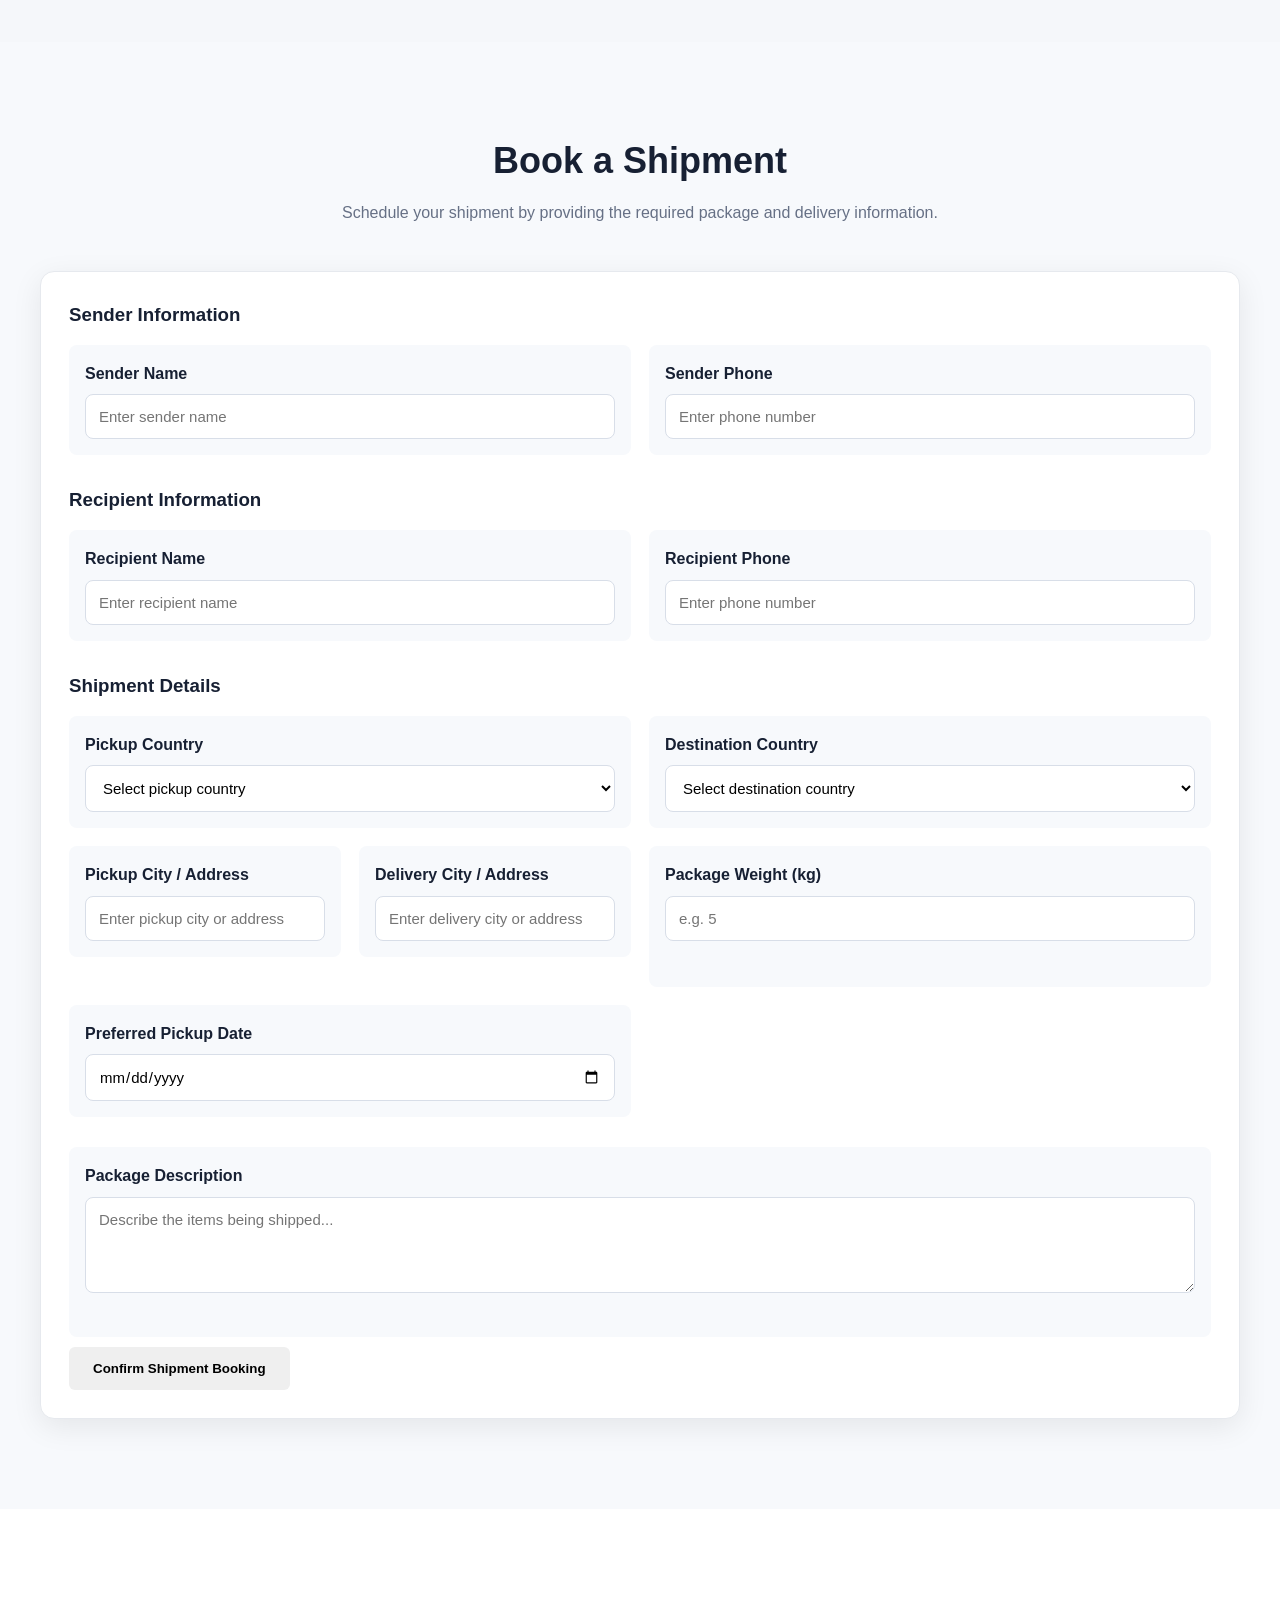
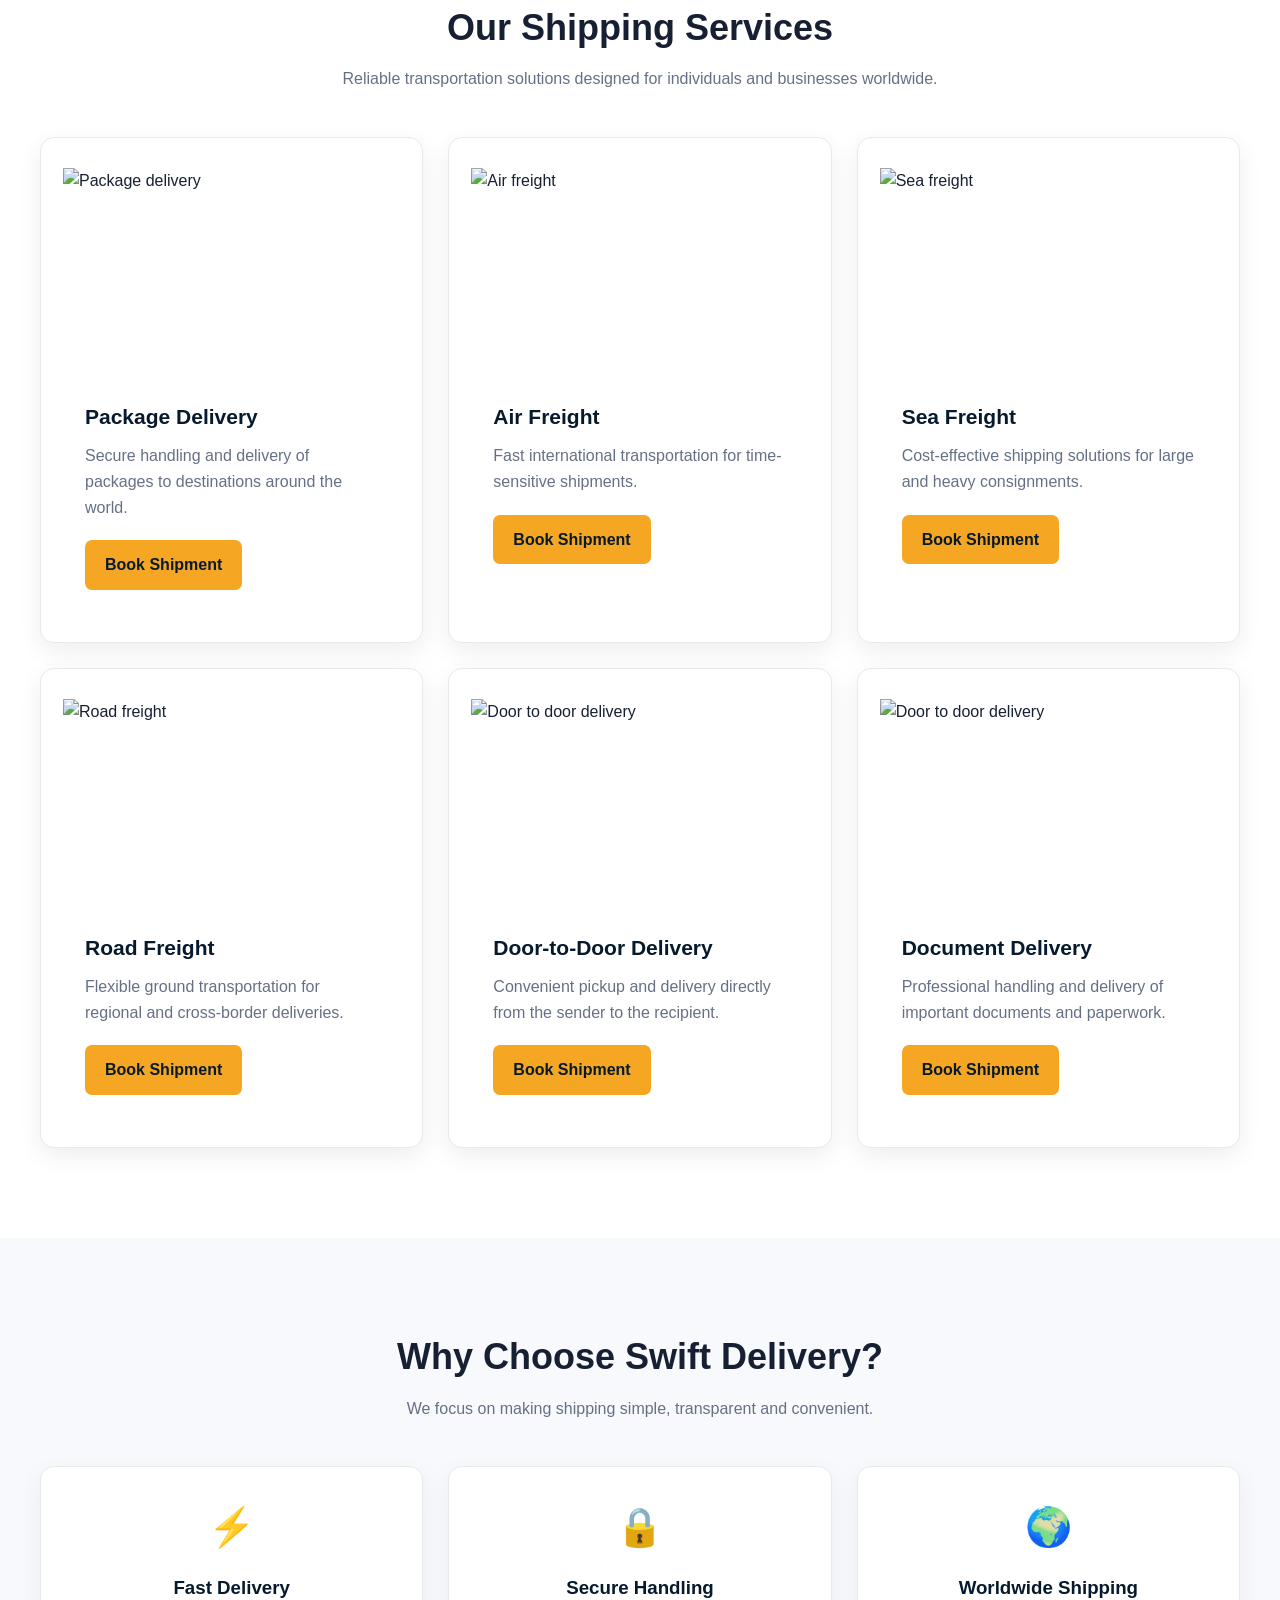
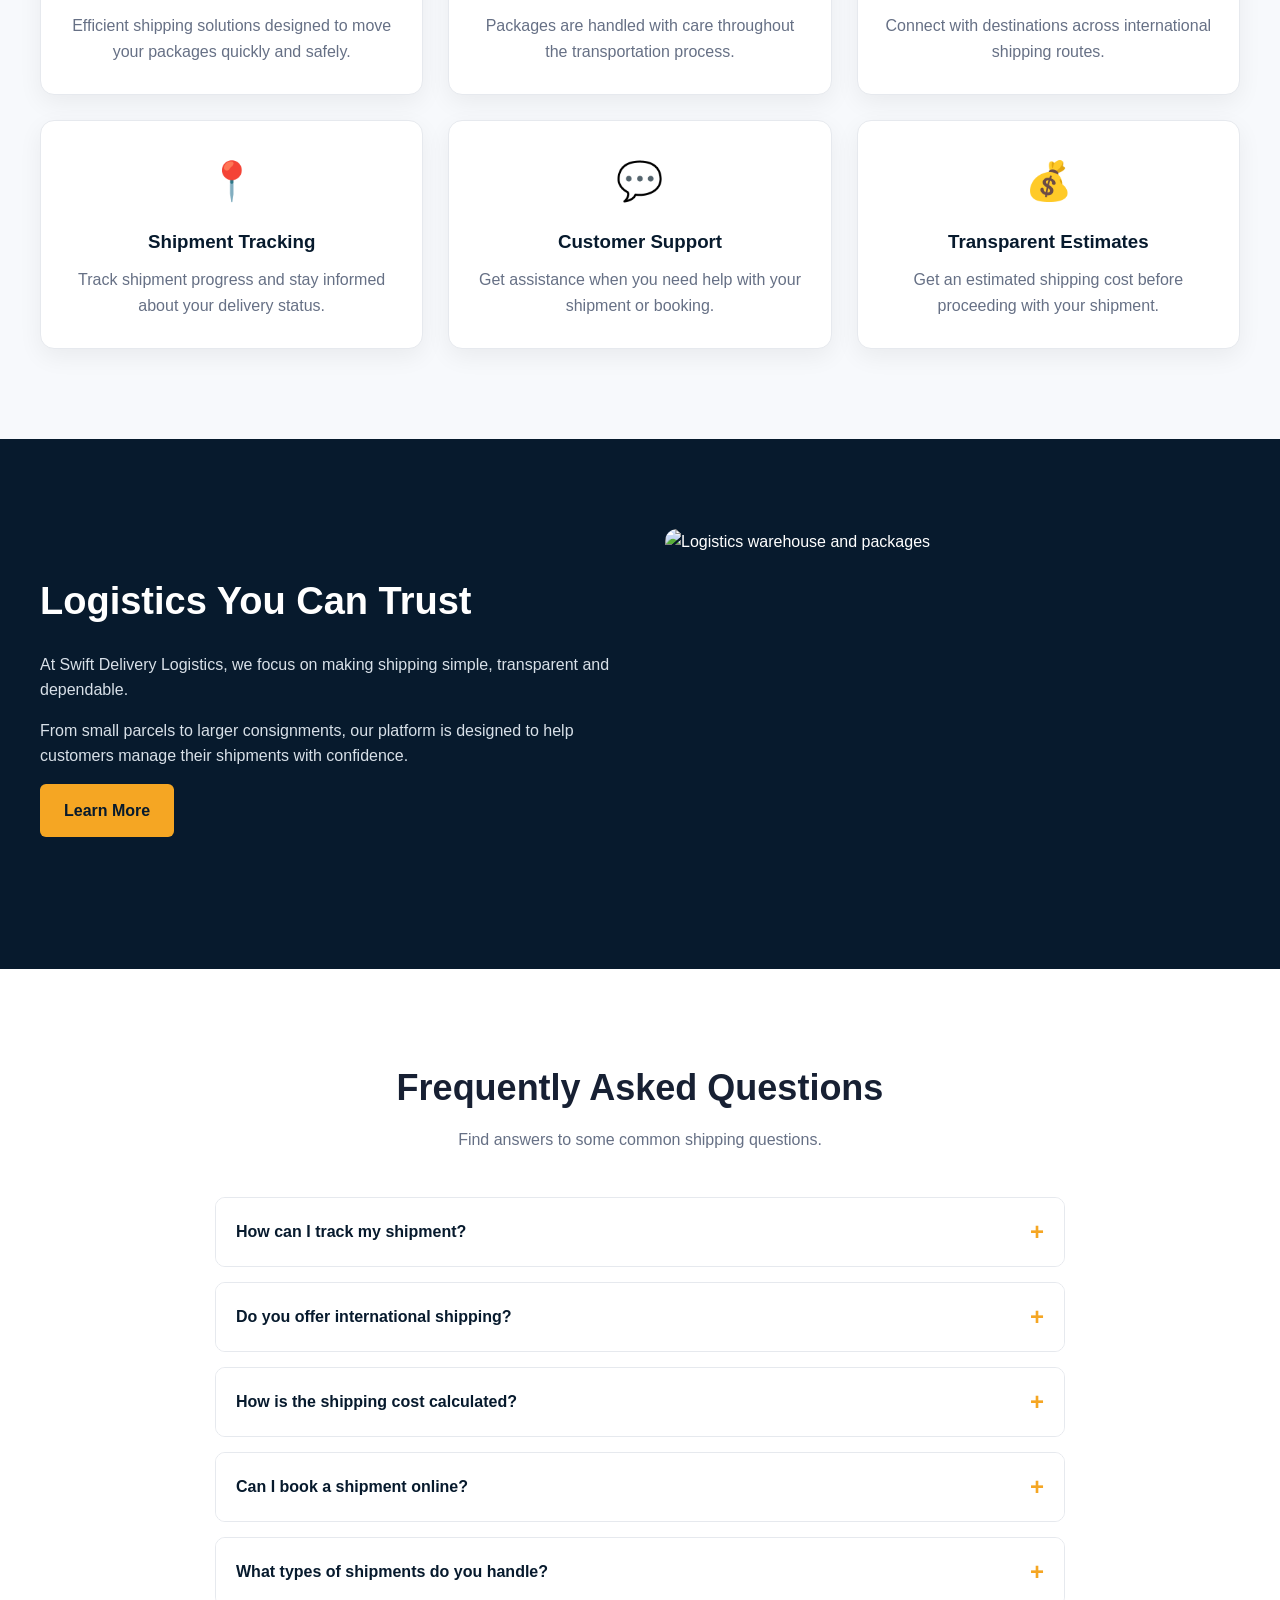
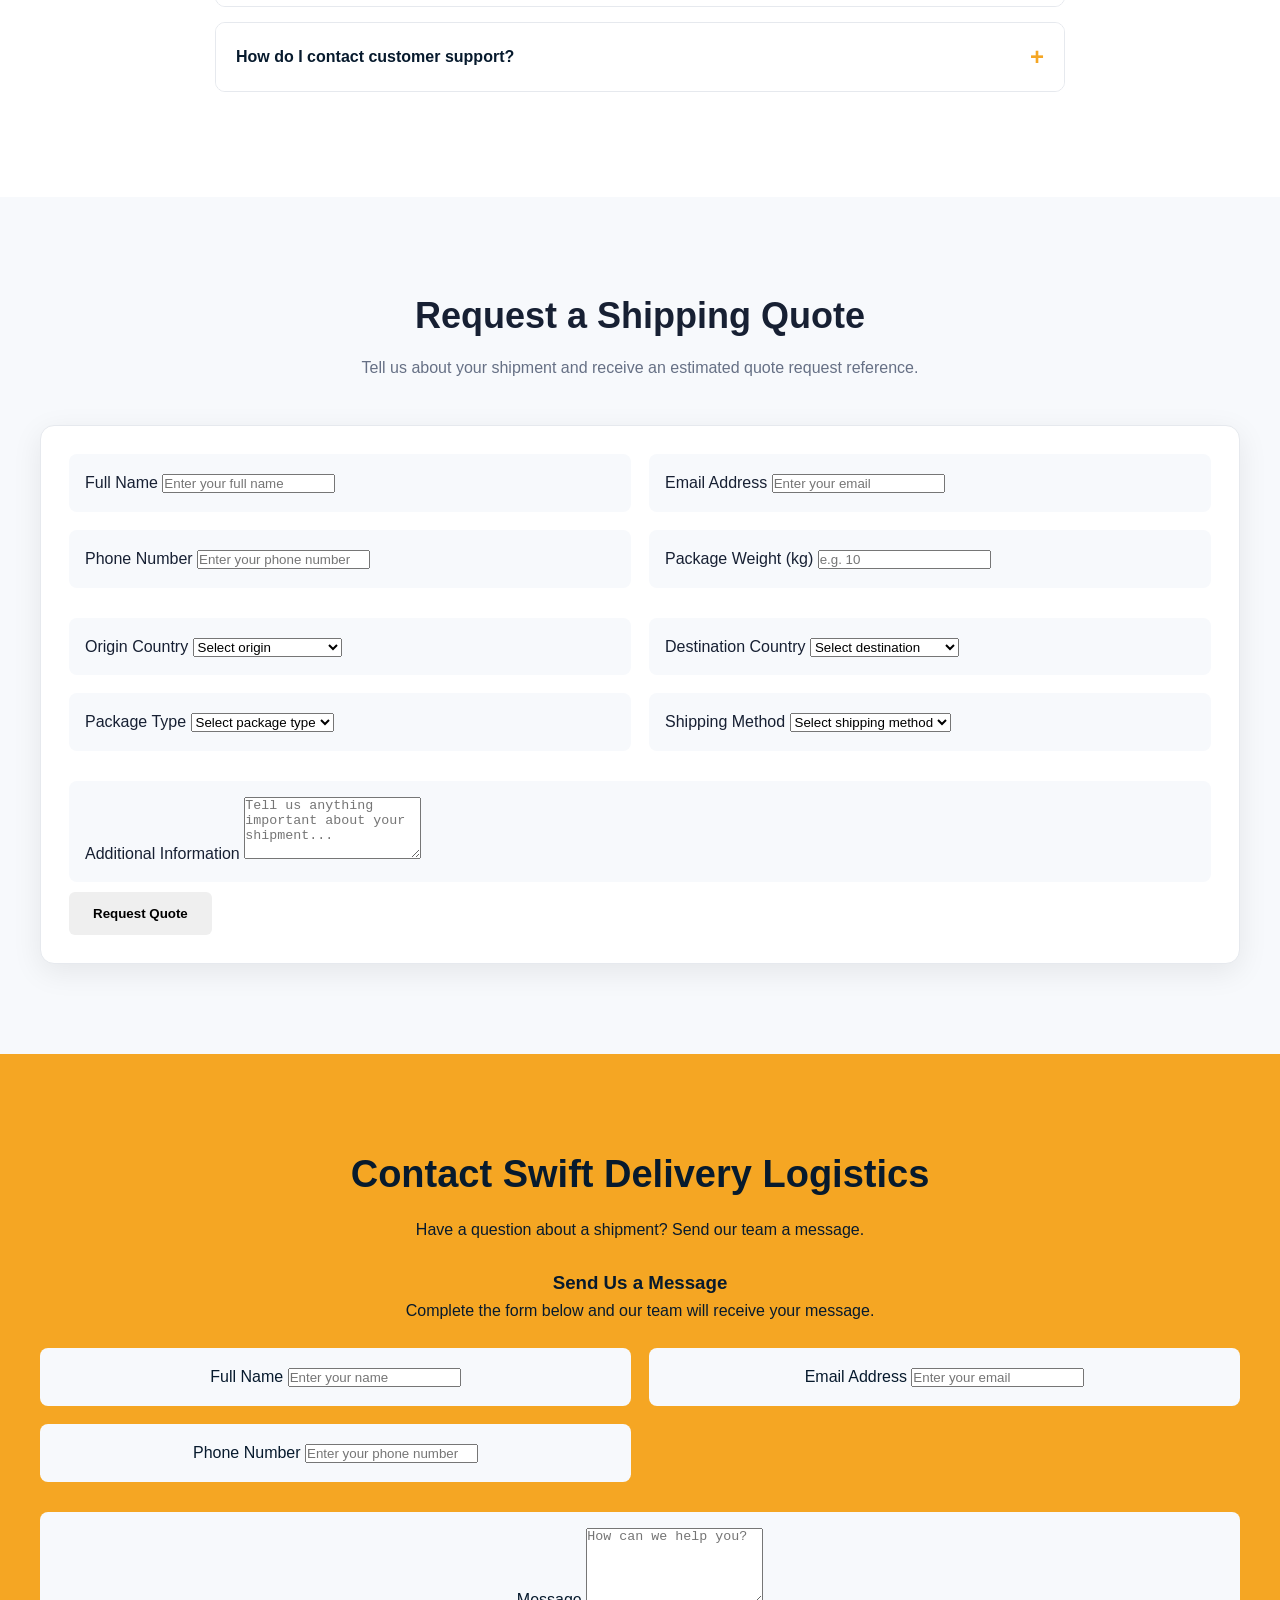
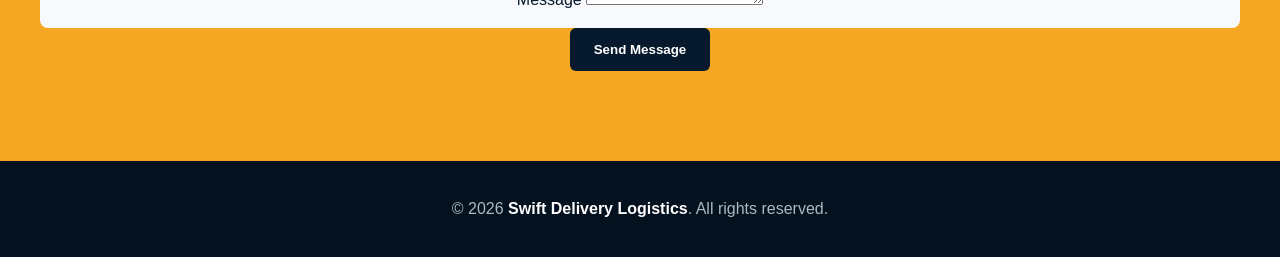
==== commit 5983a154: "Update contact section with form and details" ====
--- a/index.html
+++ b/index.html
@@ -1359,23 +1359,111 @@
     </div>
 
 </section>
-<!-- CTA -->
+<!-- CONTACT -->
 
 <section class="section cta" id="contact">
 
     <div class="container">
 
-        <h2>Ready to Ship?</h2>
+        <h2>Contact Swift Delivery Logistics</h2>
 
         <p>
-            Let Swift Delivery Logistics help move your shipment
-            safely and efficiently.
+            Have a question about a shipment?
+            Send our team a message.
         </p>
 
-        <a href="mailto:info@swiftdeliverylogistics.com"
-           class="btn">
-            Contact Us
-        </a>
+        <div class="contact-form-wrapper">
+
+            <h3>Send Us a Message</h3>
+
+            <p>
+                Complete the form below and our team
+                will receive your message.
+            </p>
+
+            <form id="contactForm">
+
+                <div class="shipment-info">
+
+                    <div class="info-box">
+
+                        <label for="contactName">
+                            Full Name
+                        </label>
+
+                        <input
+                            type="text"
+                            id="contactName"
+                            placeholder="Enter your name"
+                            required
+                        >
+
+                    </div>
+
+
+                    <div class="info-box">
+
+                        <label for="contactEmail">
+                            Email Address
+                        </label>
+
+                        <input
+                            type="email"
+                            id="contactEmail"
+                            placeholder="Enter your email"
+                            required
+                        >
+
+                    </div>
+
+
+                    <div class="info-box">
+
+                        <label for="contactPhone">
+                            Phone Number
+                        </label>
+
+                        <input
+                            type="tel"
+                            id="contactPhone"
+                            placeholder="Enter your phone number"
+                            required
+                        >
+
+                    </div>
+
+                </div>
+
+
+                <div class="info-box">
+
+                    <label for="contactMessage">
+                        Message
+                    </label>
+
+                    <textarea
+                        id="contactMessage"
+                        rows="5"
+                        placeholder="How can we help you?"
+                        required
+                    ></textarea>
+
+                </div>
+
+
+                <button
+                    type="submit"
+                    class="btn"
+                >
+                    Send Message
+                </button>
+
+            </form>
+
+
+            <div id="contactResult"></div>
+
+        </div>
 
     </div>
 
--- a/style.css
+++ b/style.css
@@ -870,3 +870,49 @@
     }
 
 }
+/* FLOATING WHATSAPP BUTTON */
+
+.whatsapp-button {
+    position: fixed;
+    right: 20px;
+    bottom: 20px;
+
+    width: 58px;
+    height: 58px;
+
+    display: flex;
+    align-items: center;
+    justify-content: center;
+
+    background: #25d366;
+    color: white;
+
+    border-radius: 50%;
+
+    text-decoration: none;
+    font-size: 28px;
+
+    box-shadow: 0 6px 20px rgba(0, 0, 0, 0.2);
+
+    z-index: 9999;
+
+    transition: transform 0.3s ease;
+}
+
+.whatsapp-button:hover {
+    transform: scale(1.08);
+}
+
+@media (max-width: 600px) {
+
+    .whatsapp-button {
+        right: 15px;
+        bottom: 15px;
+
+        width: 52px;
+        height: 52px;
+
+        font-size: 25px;
+    }
+
+}
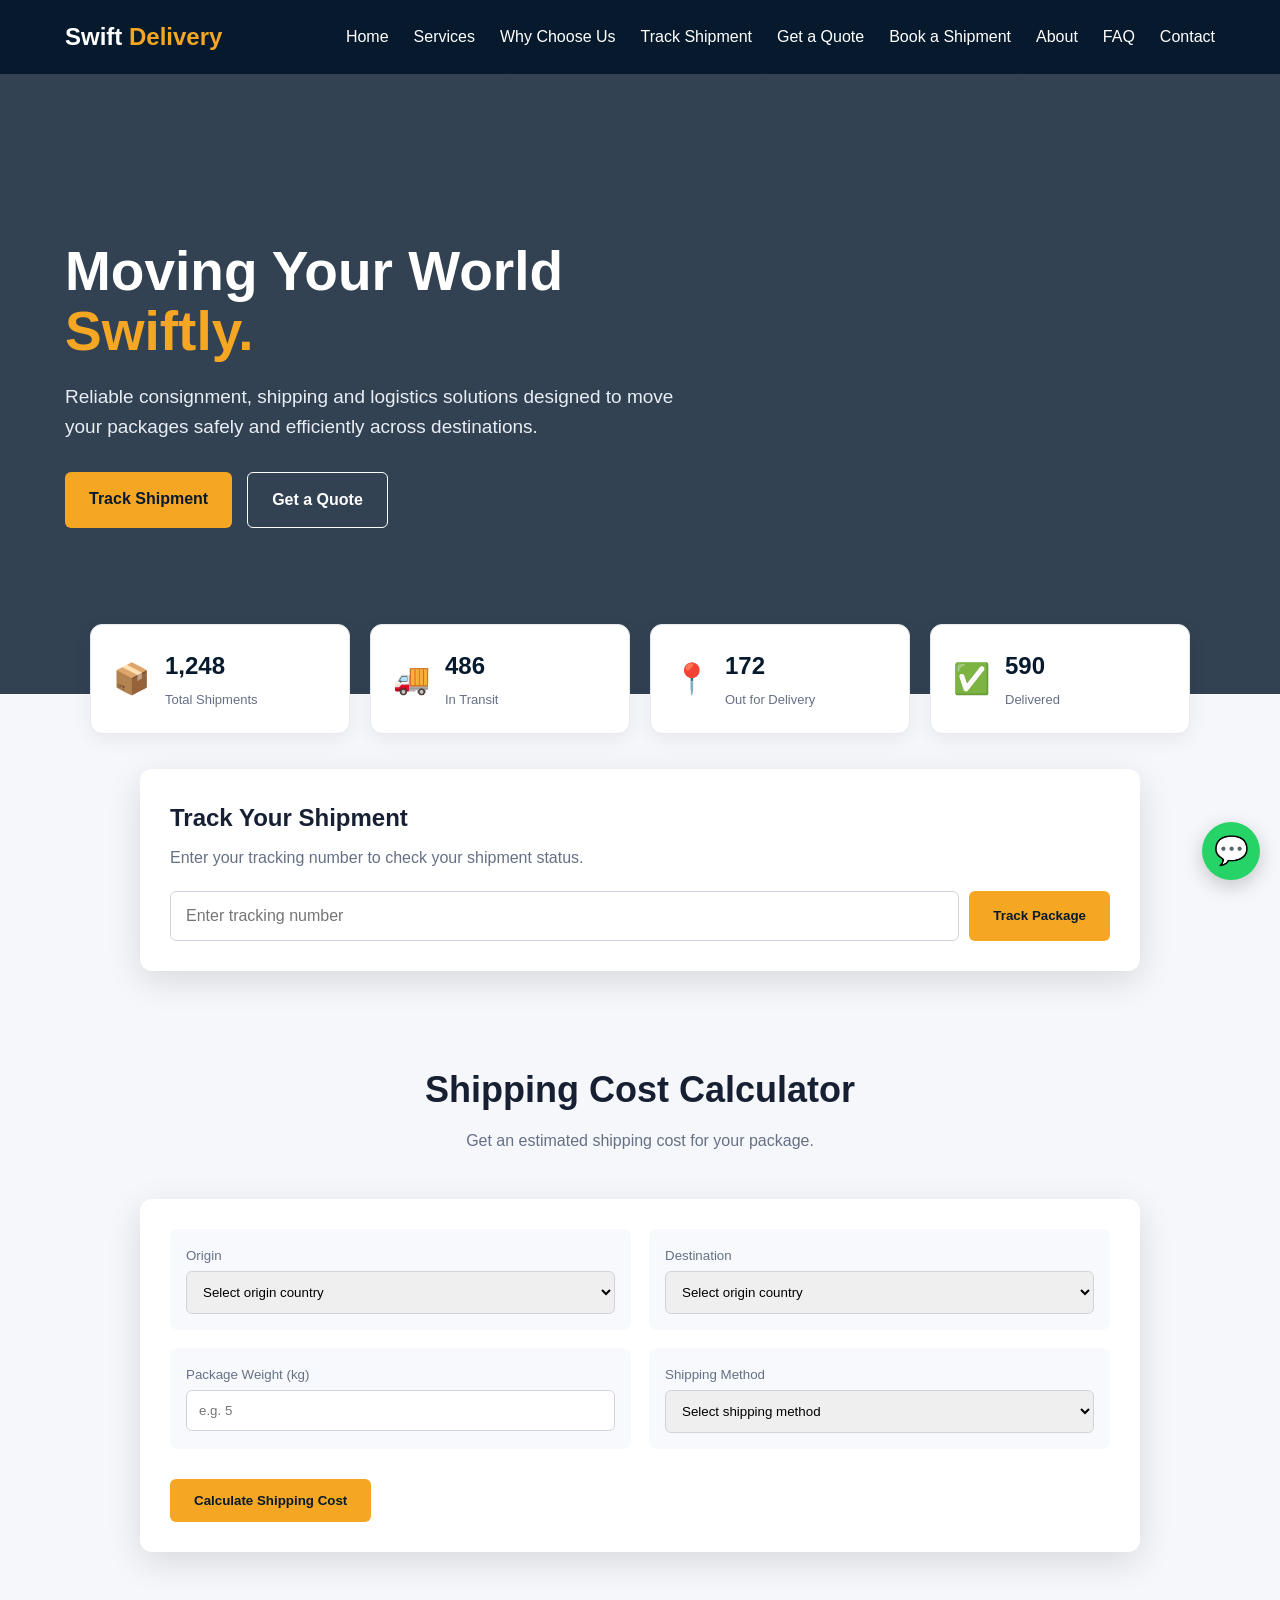
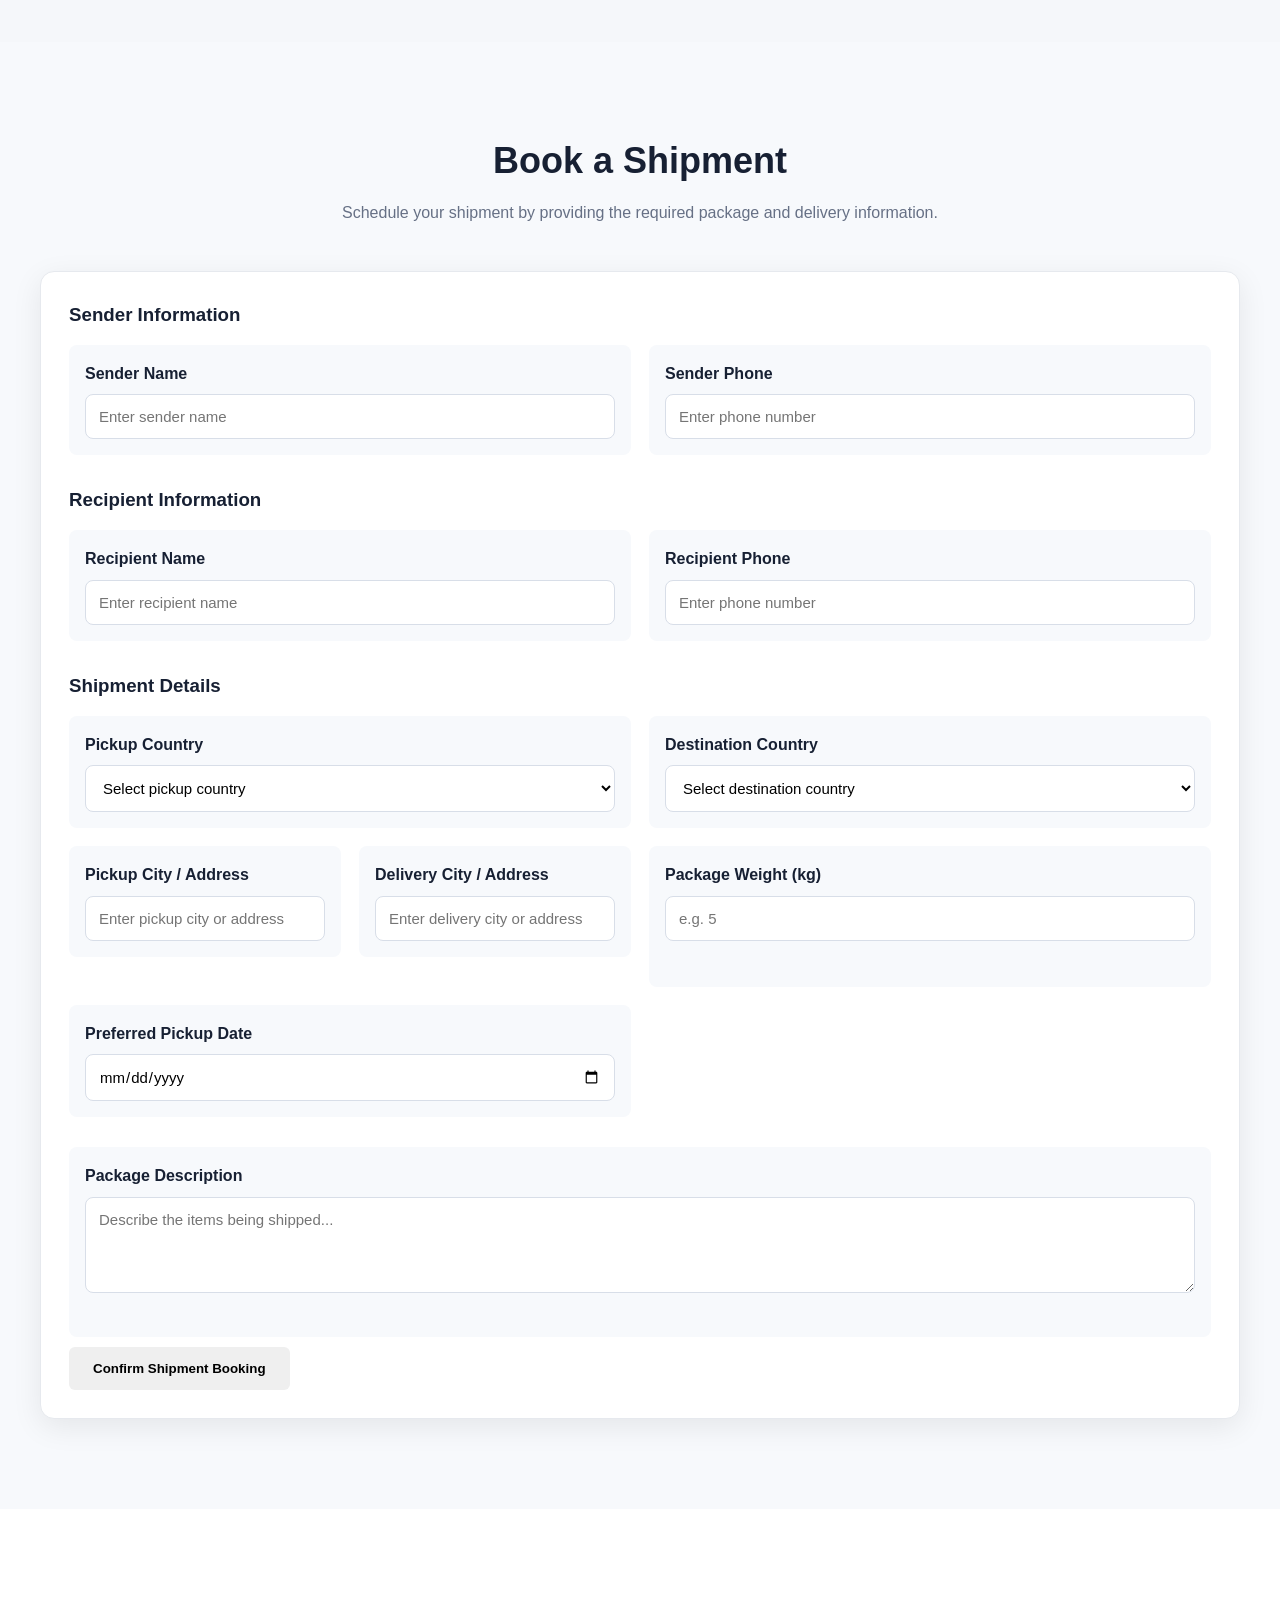
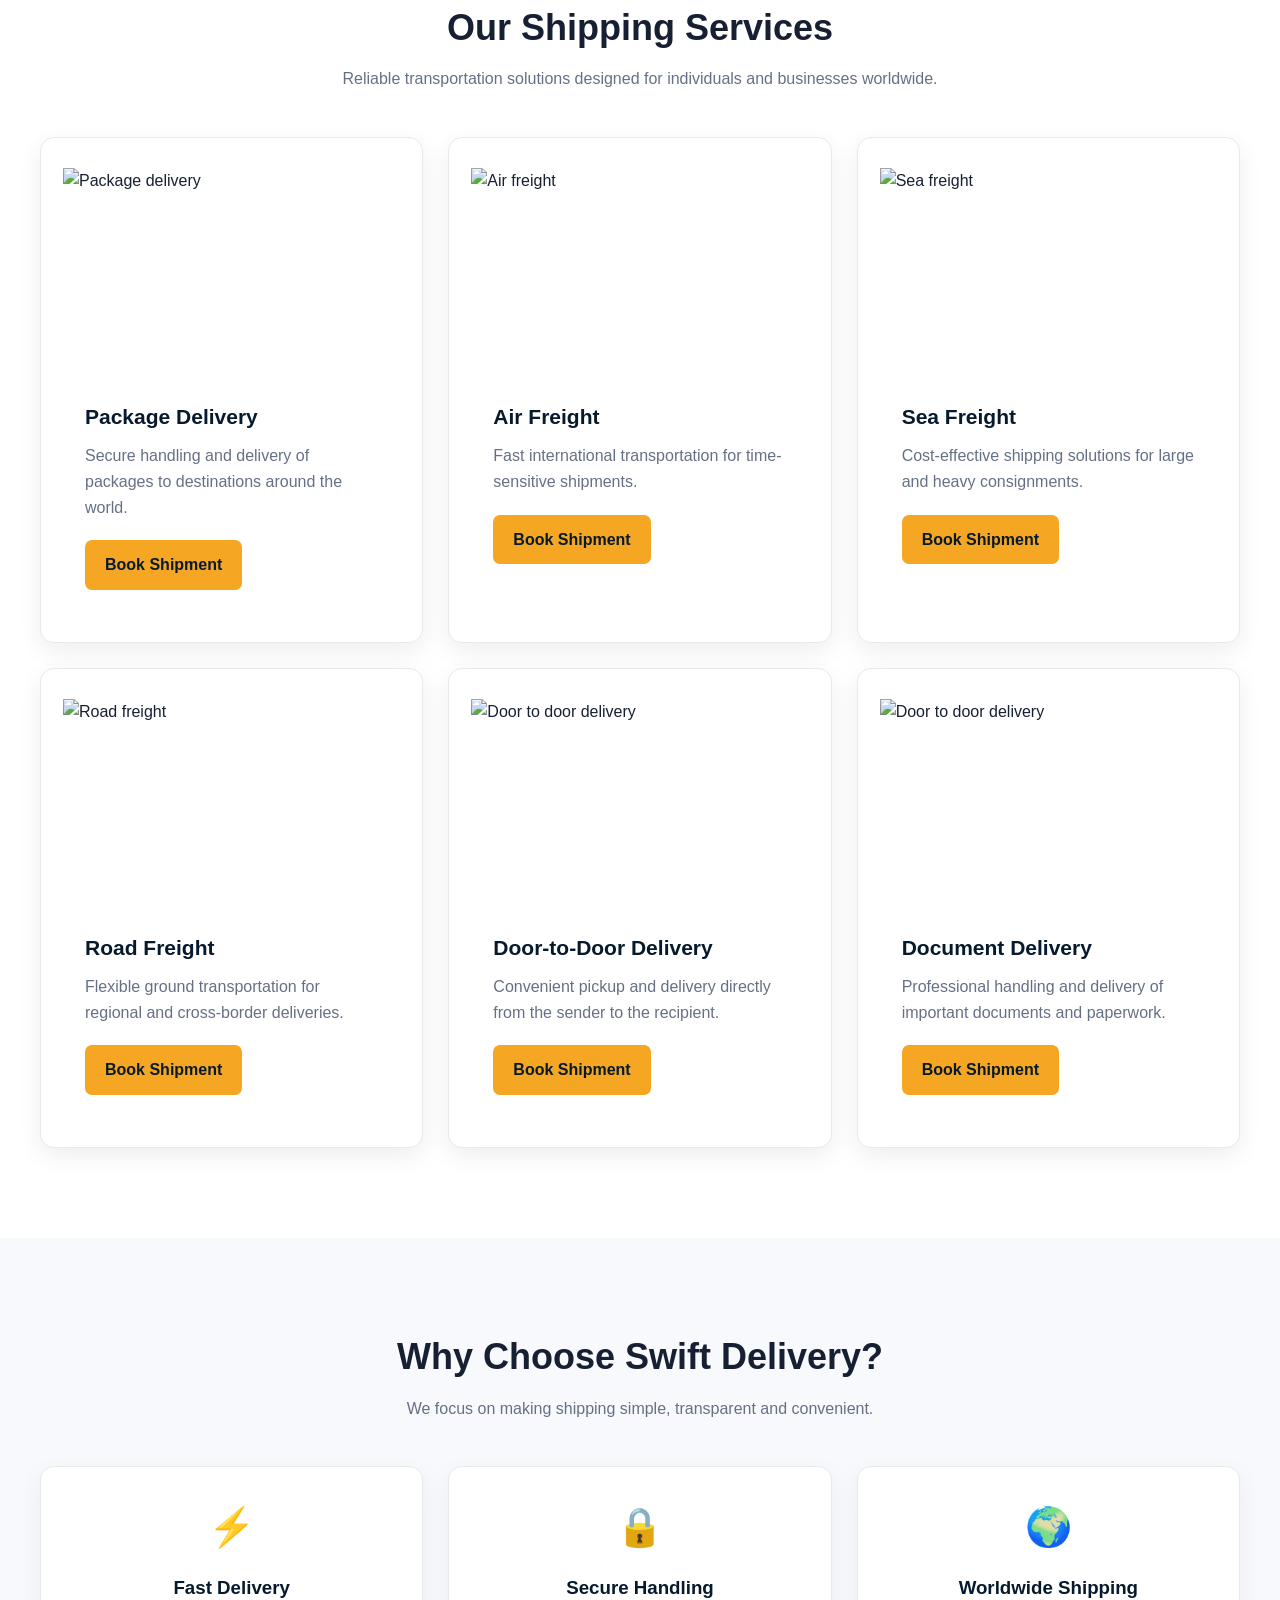
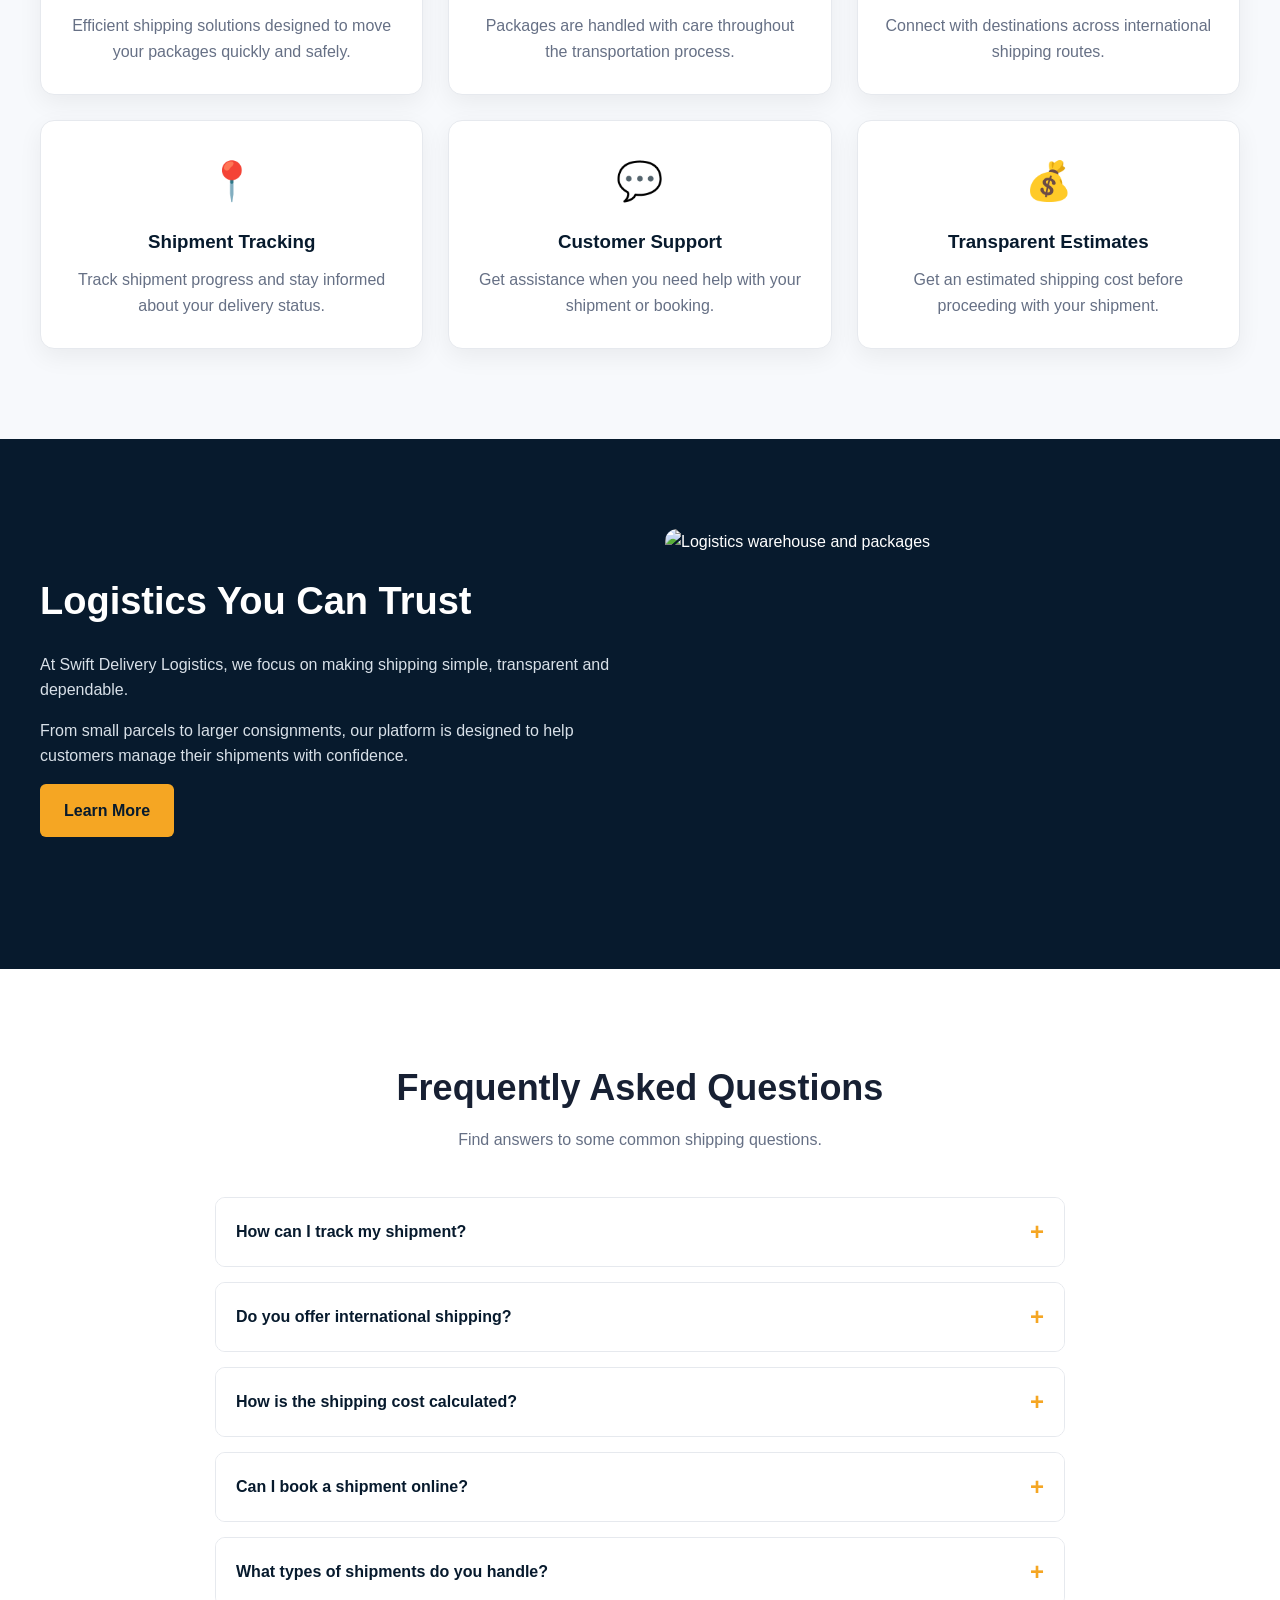
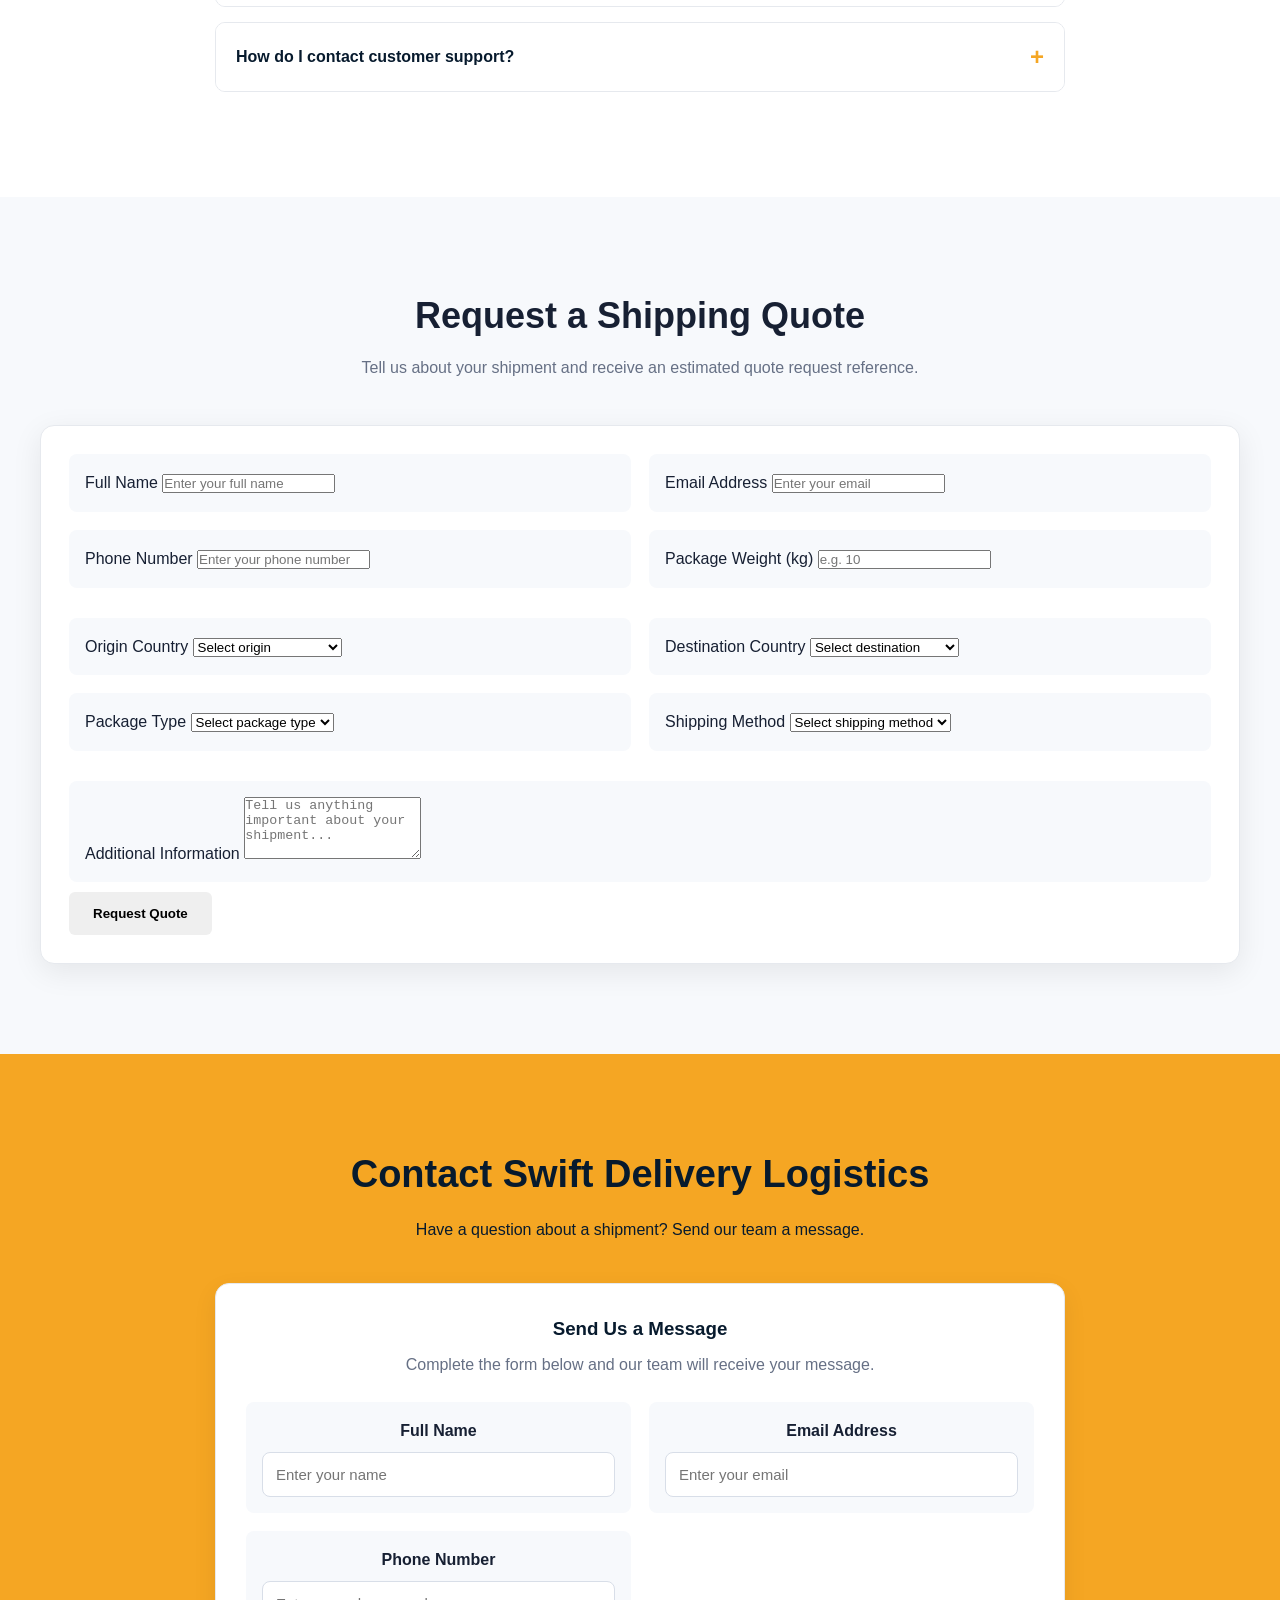
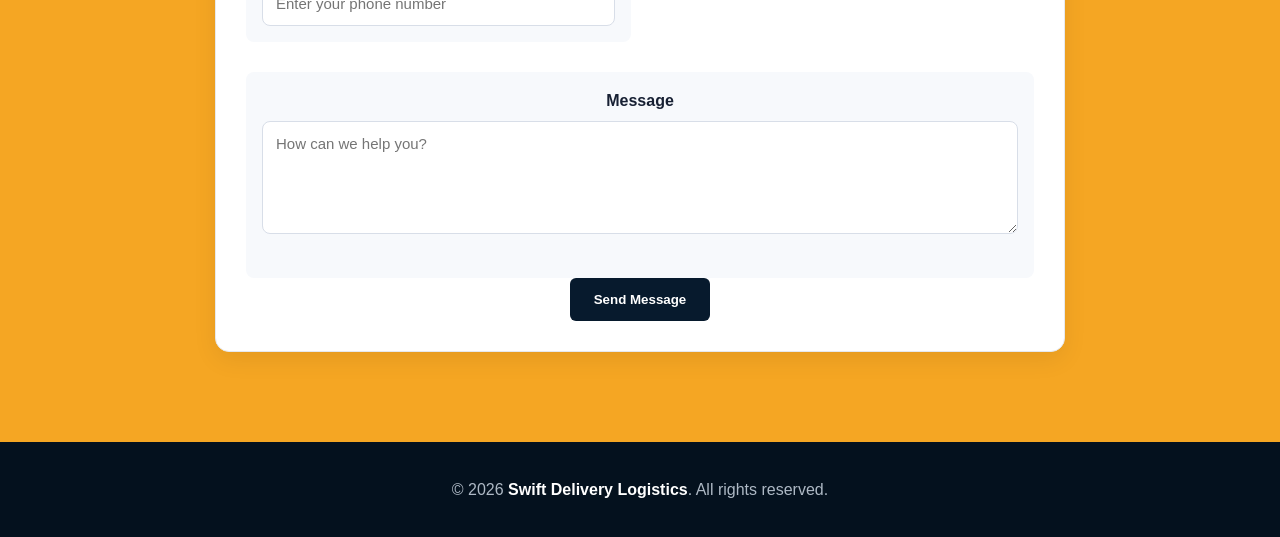
==== commit d613926c: "Update index.html" ====
--- a/index.html
+++ b/index.html
@@ -1381,7 +1381,11 @@
                 will receive your message.
             </p>
 
-            <form id="contactForm">
+            <form
+    id="contactForm"
+    action="https://formspree.io/f/xeaqljvk"
+    method="POST"
+>
 
                 <div class="shipment-info">
 
@@ -1392,11 +1396,12 @@
                         </label>
 
                         <input
-                            type="text"
-                            id="contactName"
-                            placeholder="Enter your name"
-                            required
-                        >
+    type="text"
+    id="contactName"
+    name="name"
+    placeholder="Enter your name"
+    required
+>
 
                     </div>
 
@@ -1408,11 +1413,12 @@
                         </label>
 
                         <input
-                            type="email"
-                            id="contactEmail"
-                            placeholder="Enter your email"
-                            required
-                        >
+    type="email"
+    id="contactEmail"
+    name="email"
+    placeholder="Enter your email"
+    required
+>
 
                     </div>
 
@@ -1424,11 +1430,12 @@
                         </label>
 
                         <input
-                            type="tel"
-                            id="contactPhone"
-                            placeholder="Enter your phone number"
-                            required
-                        >
+    type="tel"
+    id="contactPhone"
+    name="phone"
+    placeholder="Enter your phone number"
+    required
+>
 
                     </div>
 
@@ -1442,11 +1449,12 @@
                     </label>
 
                     <textarea
-                        id="contactMessage"
-                        rows="5"
-                        placeholder="How can we help you?"
-                        required
-                    ></textarea>
+    id="contactMessage"
+    name="message"
+    rows="5"
+    placeholder="How can we help you?"
+    required
+></textarea>
 
                 </div>
 
--- a/style.css
+++ b/style.css
@@ -916,3 +916,71 @@
     }
 
 }
+/* CONTACT FORM */
+
+.contact-form-wrapper {
+    max-width: 850px;
+    margin: 40px auto 0;
+    padding: 30px;
+    background: white;
+    border-radius: 14px;
+    border: 1px solid #e6e9ee;
+    box-shadow: 0 8px 25px rgba(0, 0, 0, 0.07);
+}
+
+.contact-form-wrapper h3 {
+    margin-bottom: 8px;
+    color: #071a2d;
+}
+
+.contact-form-wrapper > p {
+    color: #667085;
+    margin-bottom: 25px;
+}
+
+#contactForm label {
+    display: block;
+    font-weight: bold;
+    margin-bottom: 8px;
+    color: #172033;
+}
+
+#contactForm input,
+#contactForm textarea {
+    width: 100%;
+    padding: 13px;
+    border: 1px solid #d8dee8;
+    border-radius: 8px;
+    font-size: 15px;
+    font-family: inherit;
+    box-sizing: border-box;
+}
+
+#contactForm input:focus,
+#contactForm textarea:focus {
+    outline: none;
+    border-color: #f5a623;
+}
+
+#contactForm textarea {
+    resize: vertical;
+    margin-bottom: 20px;
+}
+
+#contactForm .btn {
+    border: none;
+    cursor: pointer;
+}
+
+.contact-success {
+    margin-top: 20px;
+    padding: 18px;
+    border-radius: 10px;
+    background: #eefaf1;
+    border: 1px solid #b7dfc0;
+}
+
+.contact-success h4 {
+    color: #176b2c;
+    margin-bottom: 6px;
+}
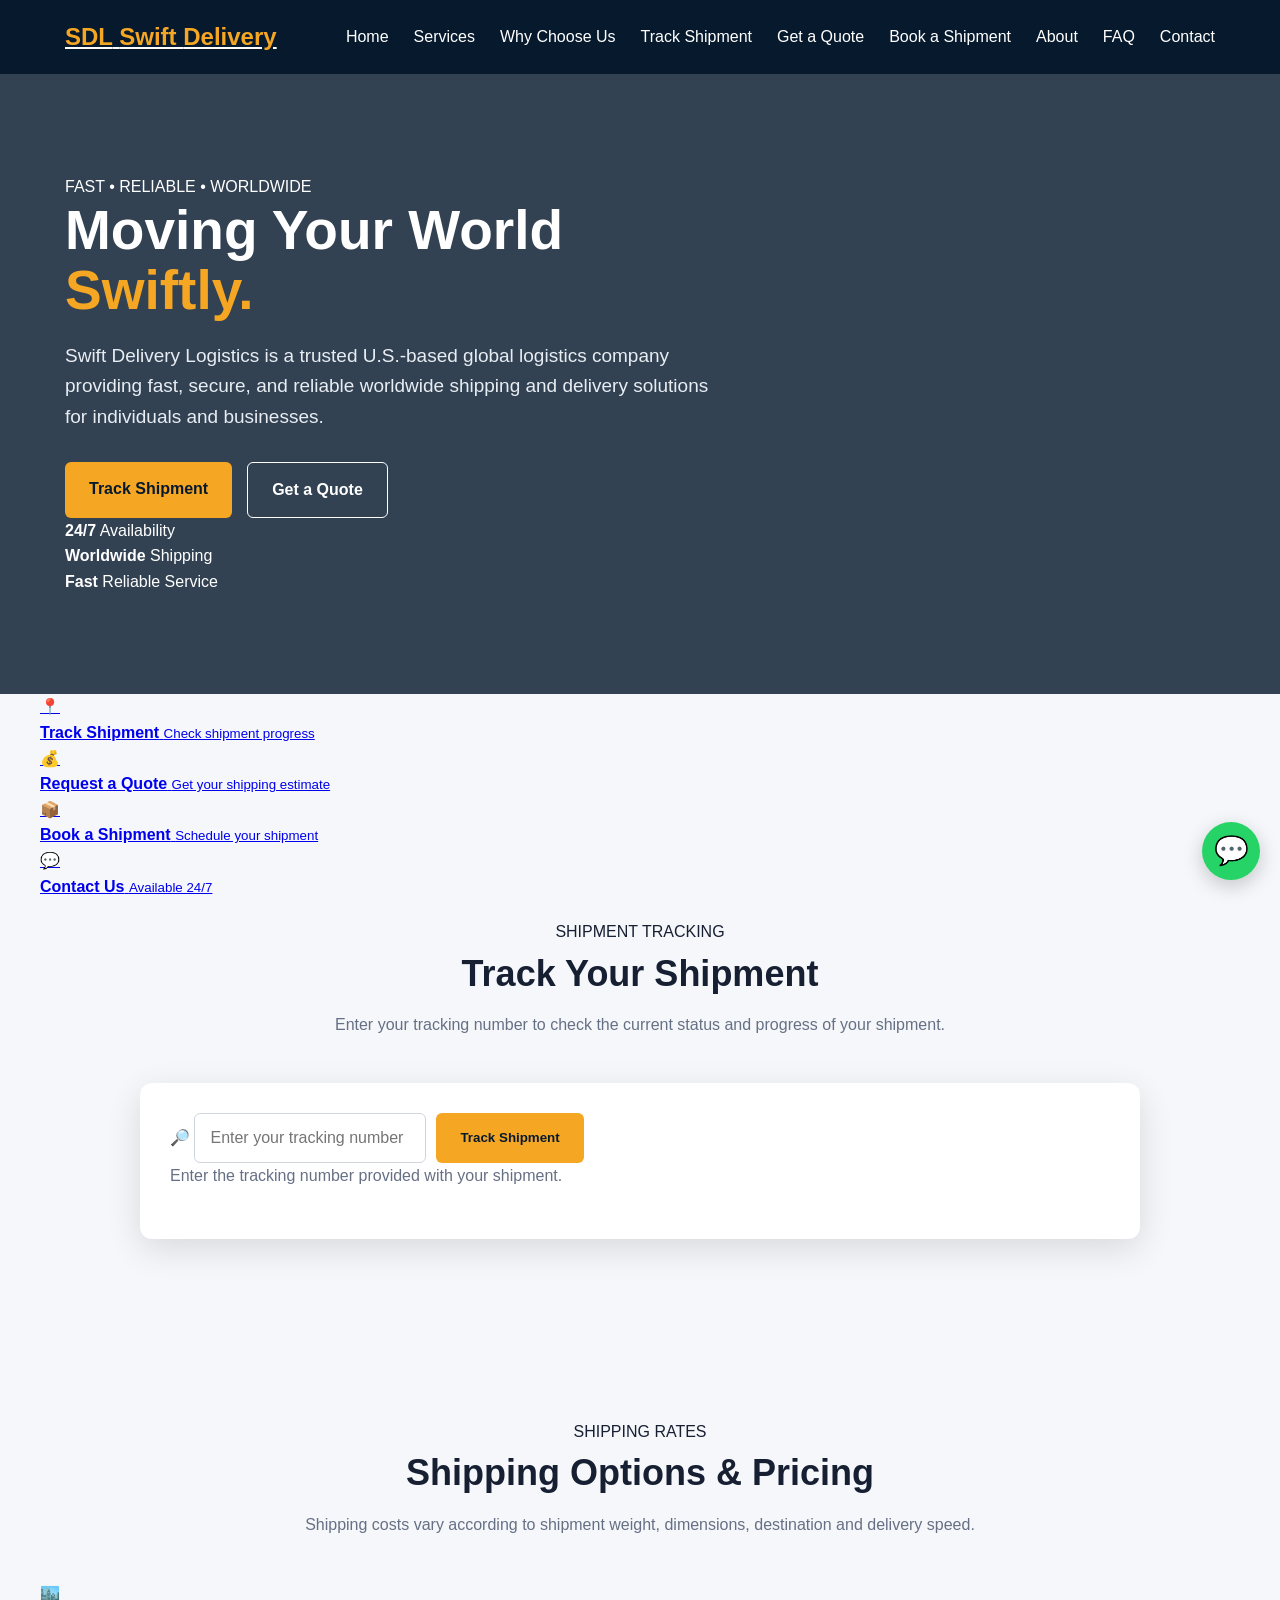
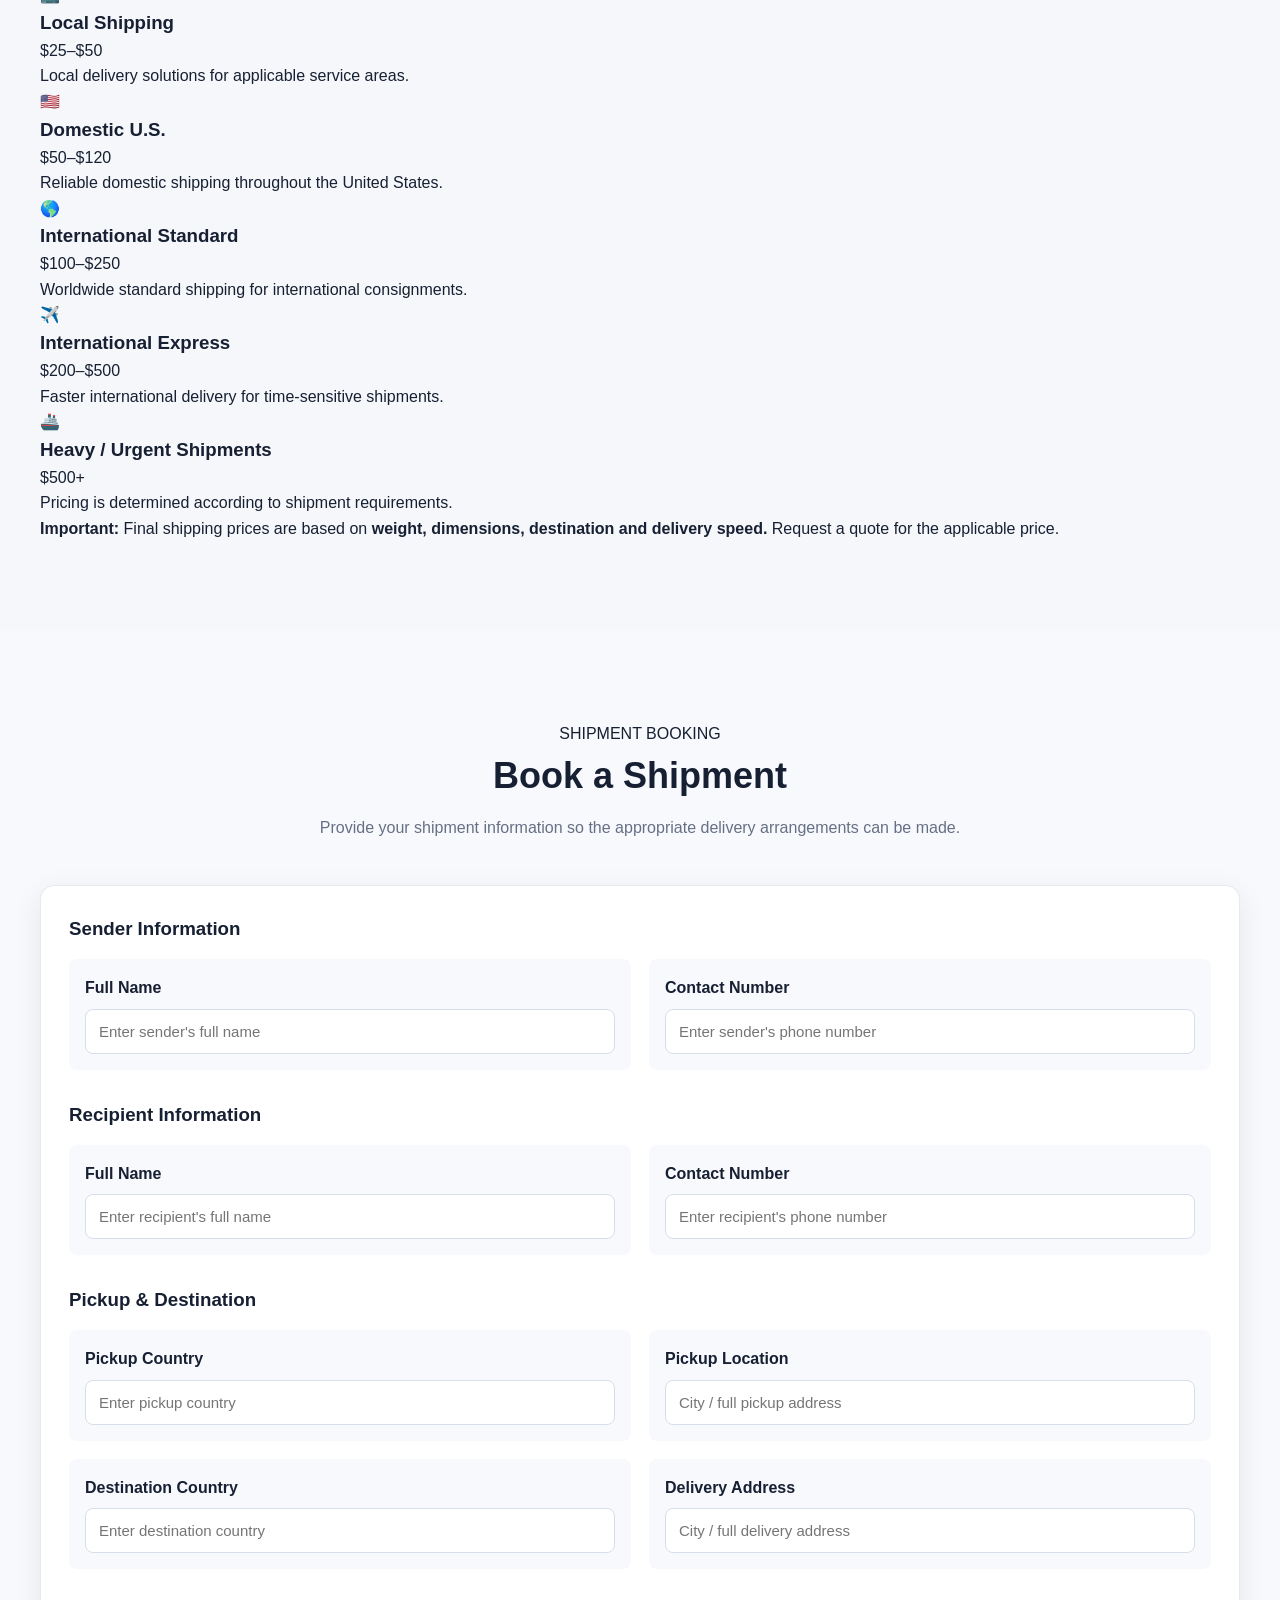
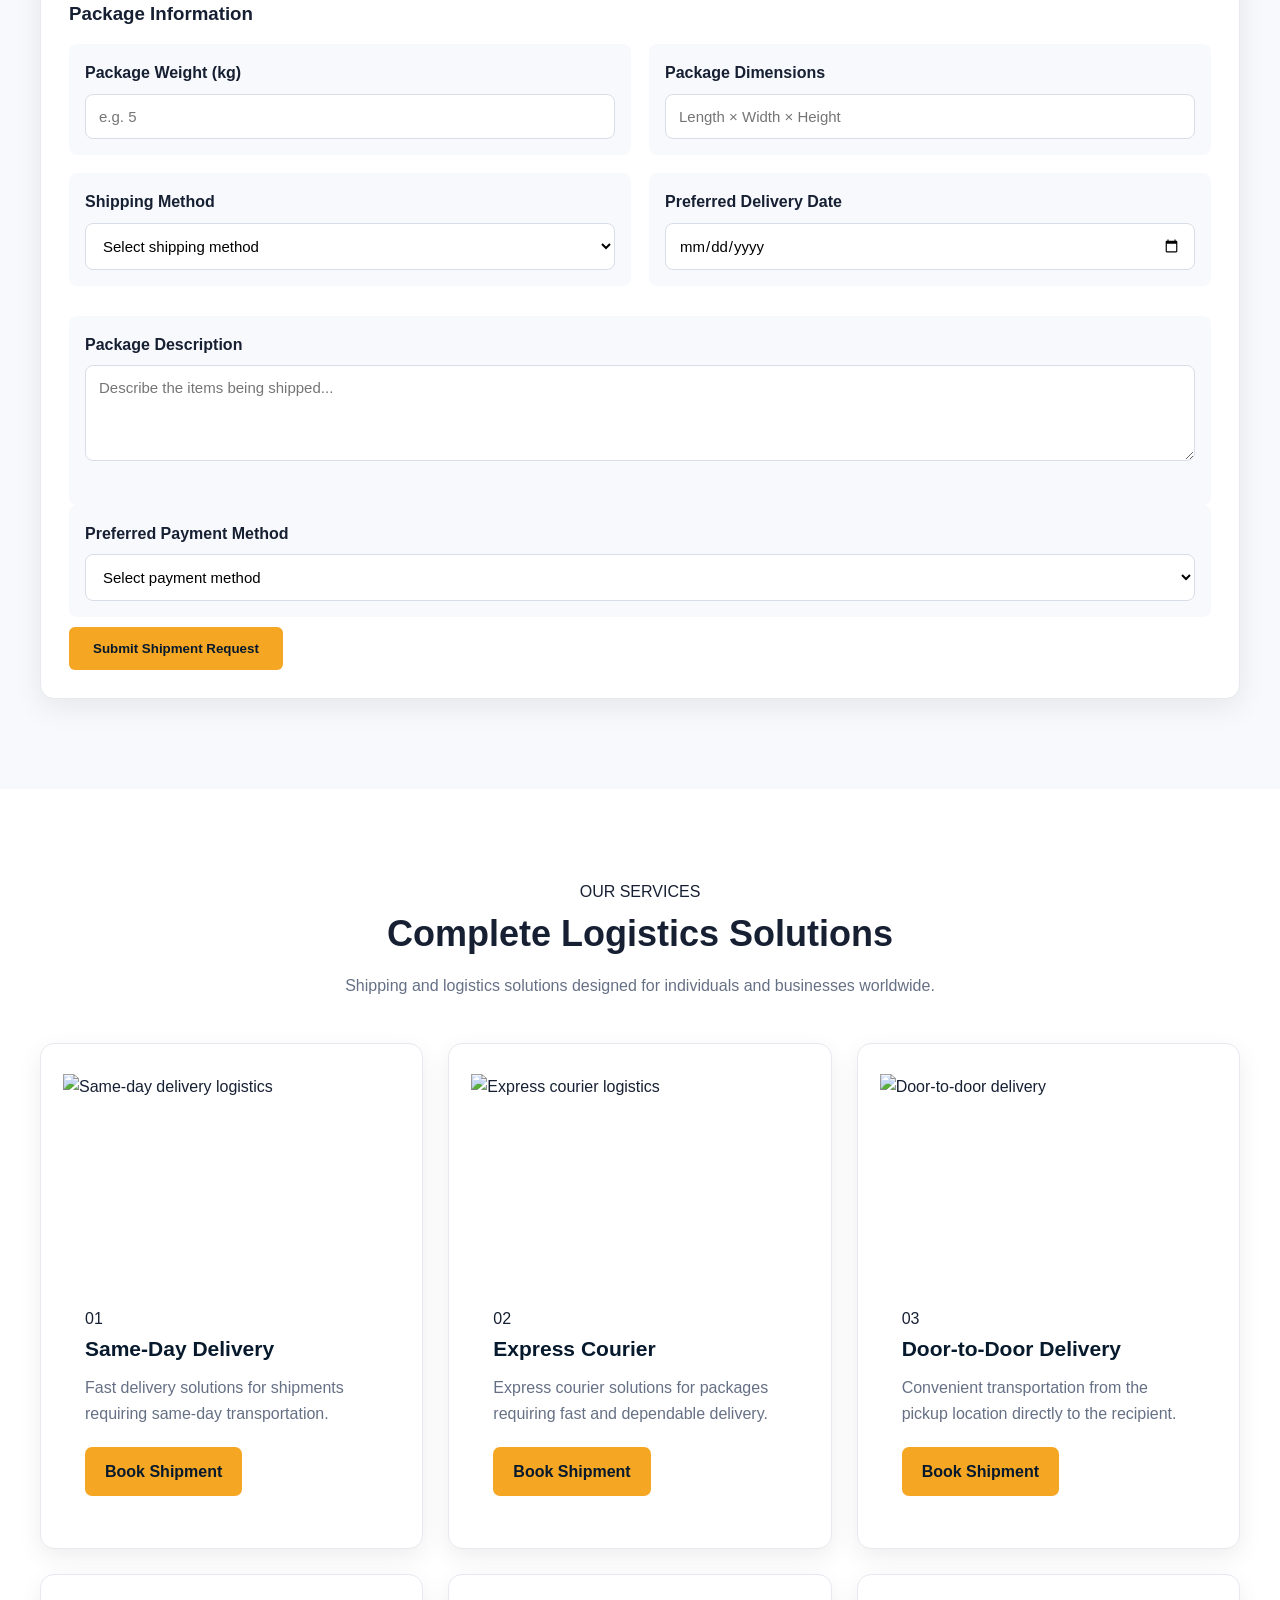
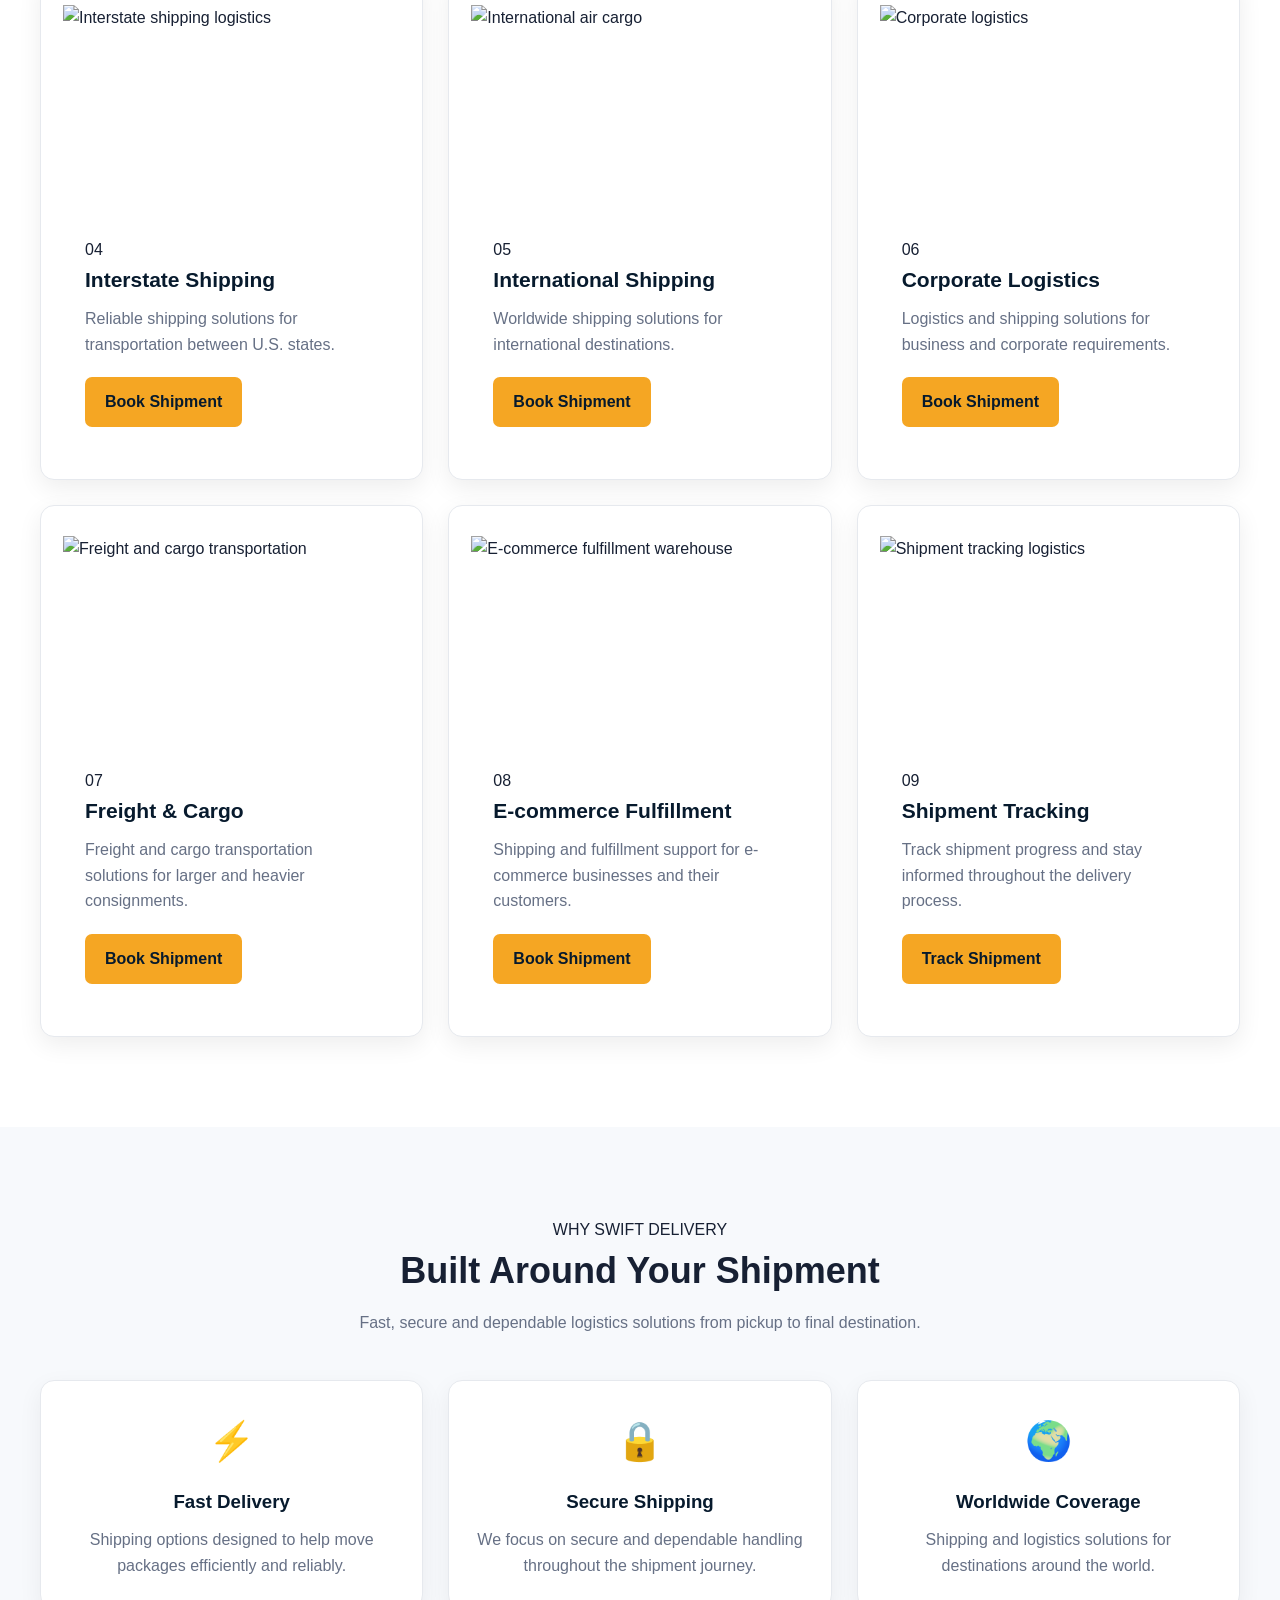
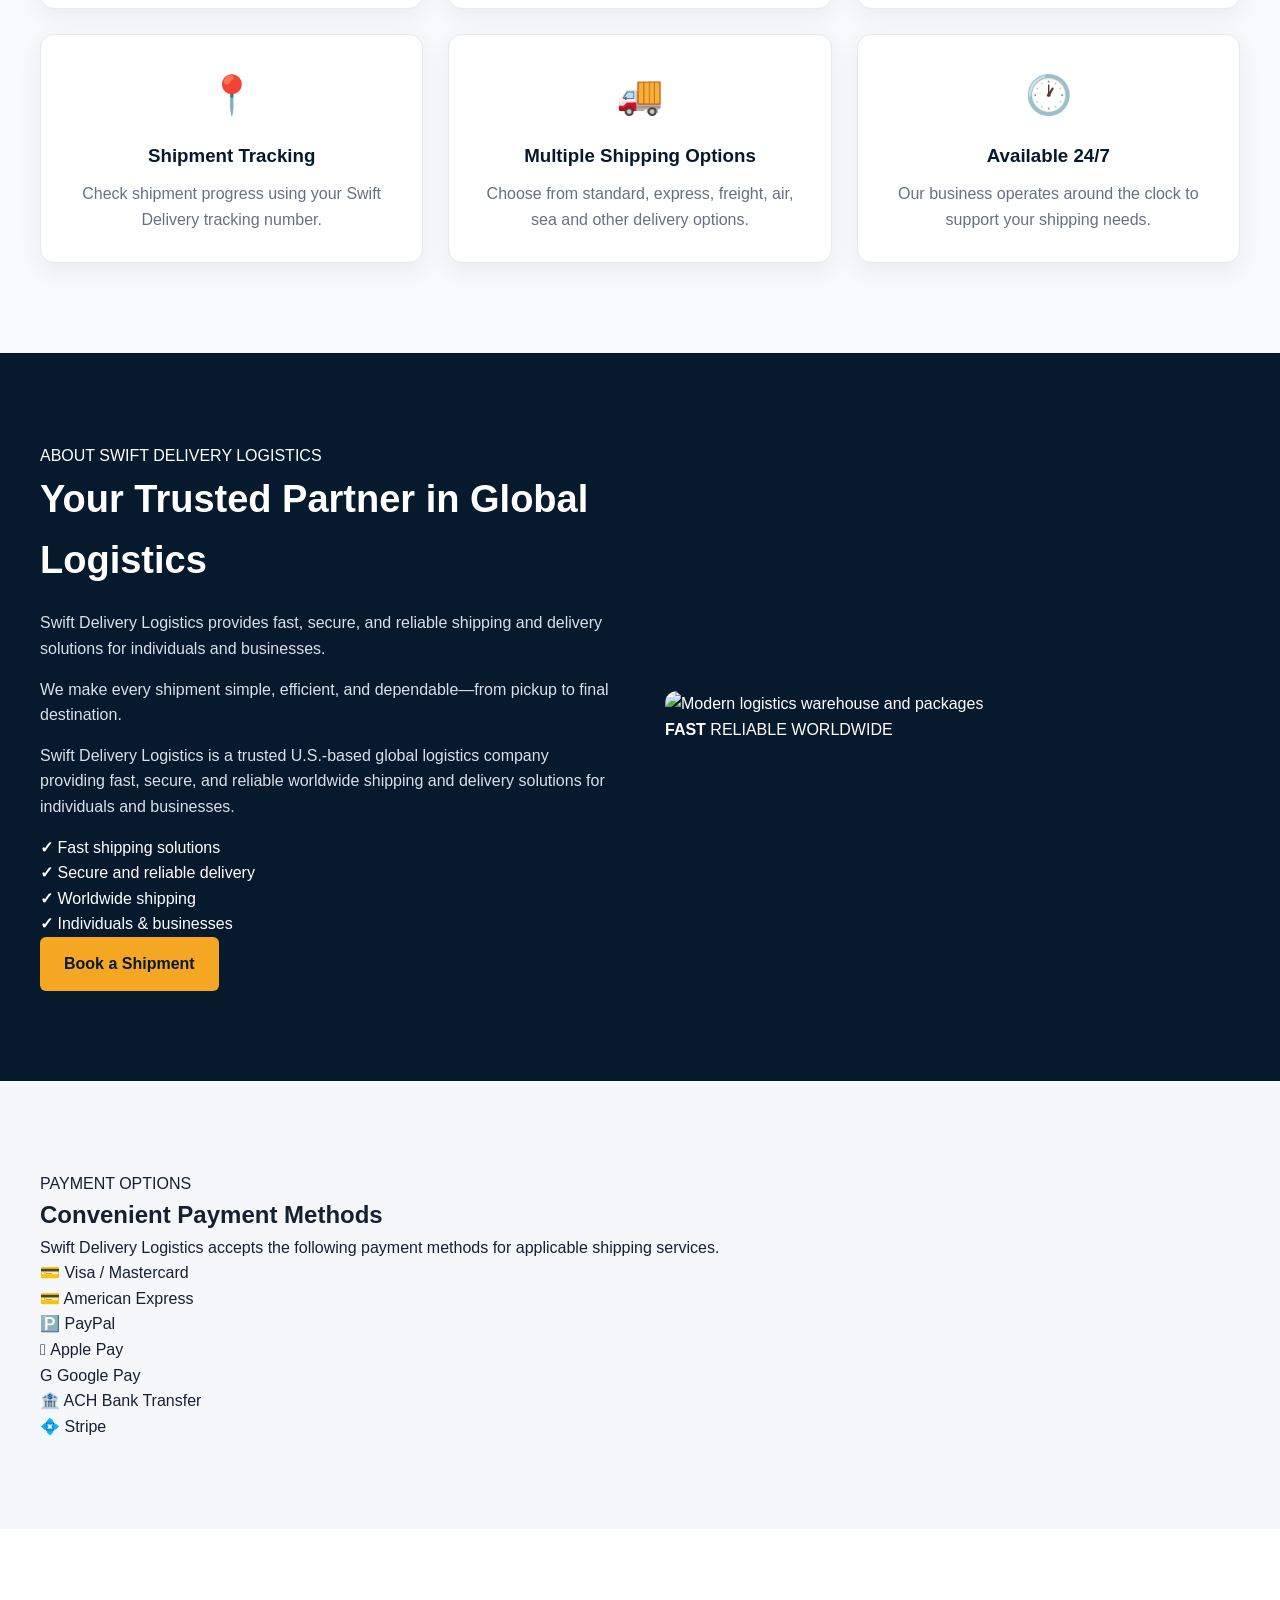
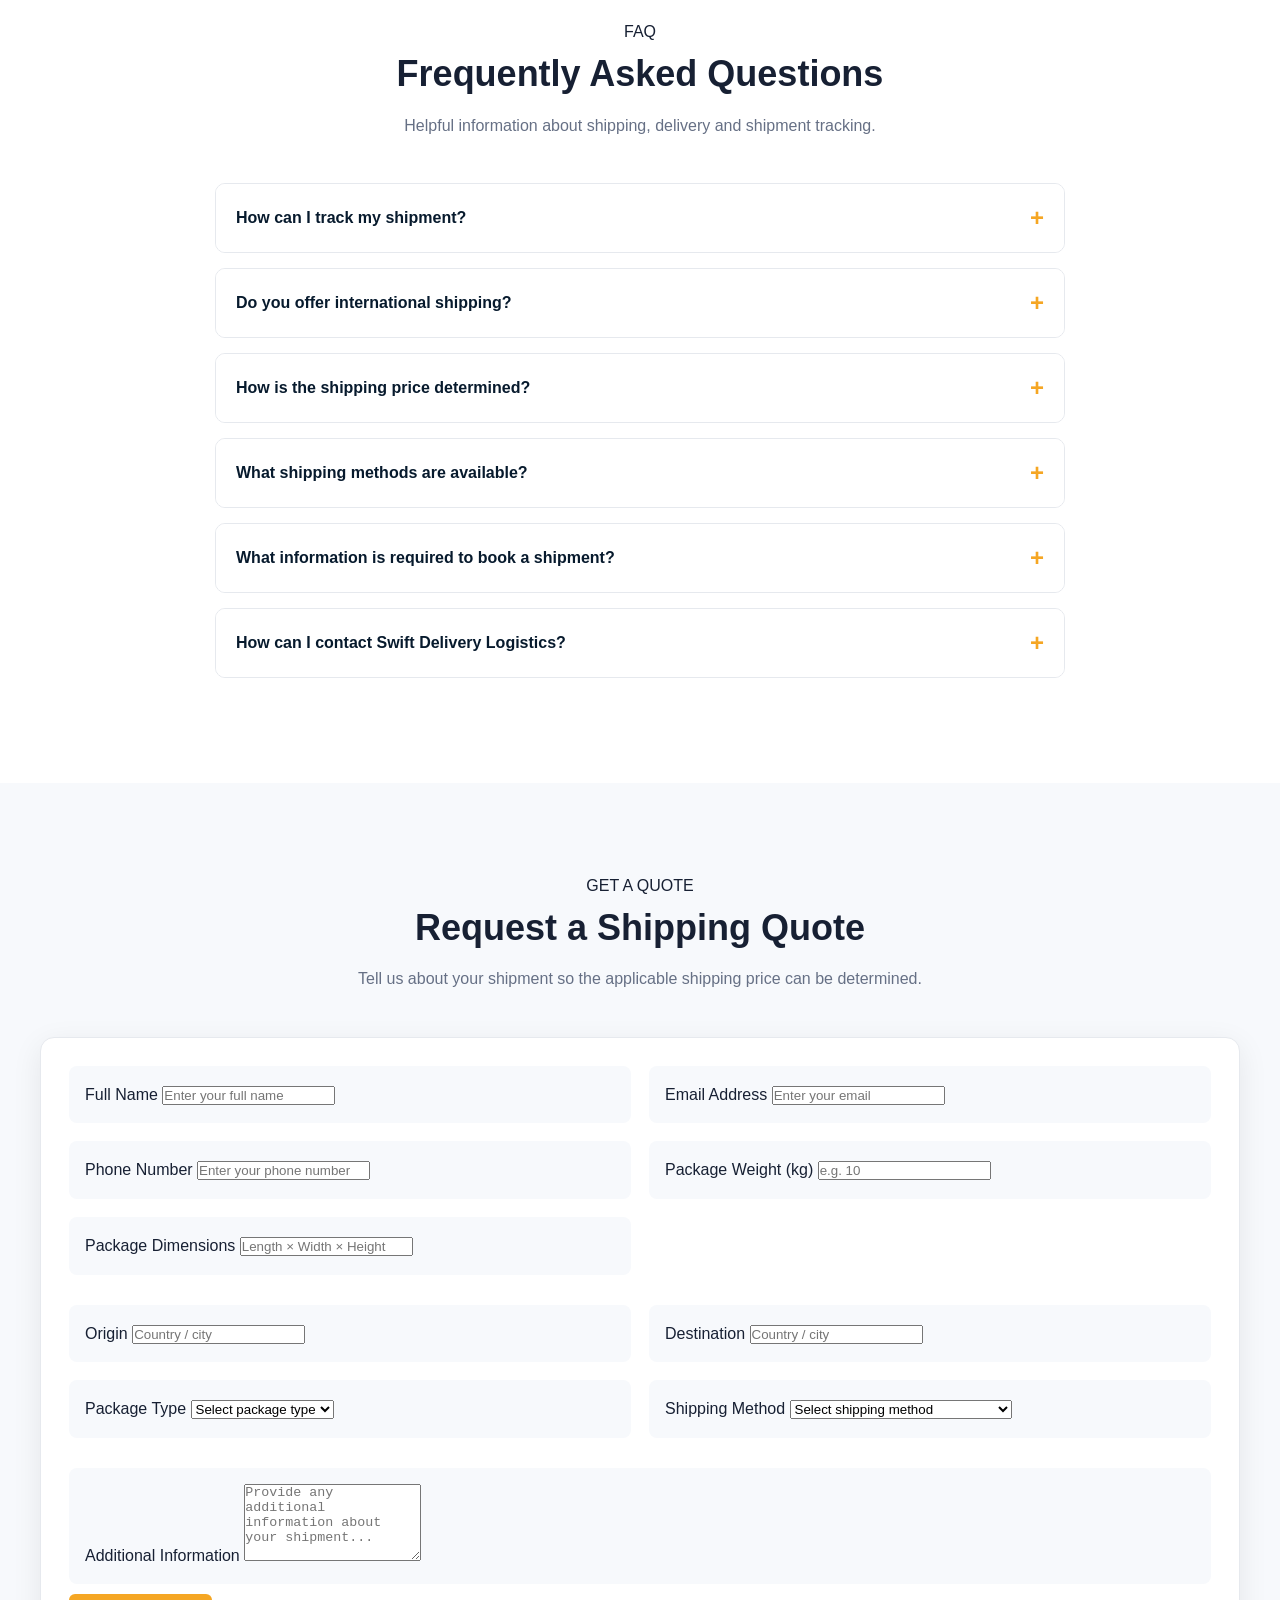
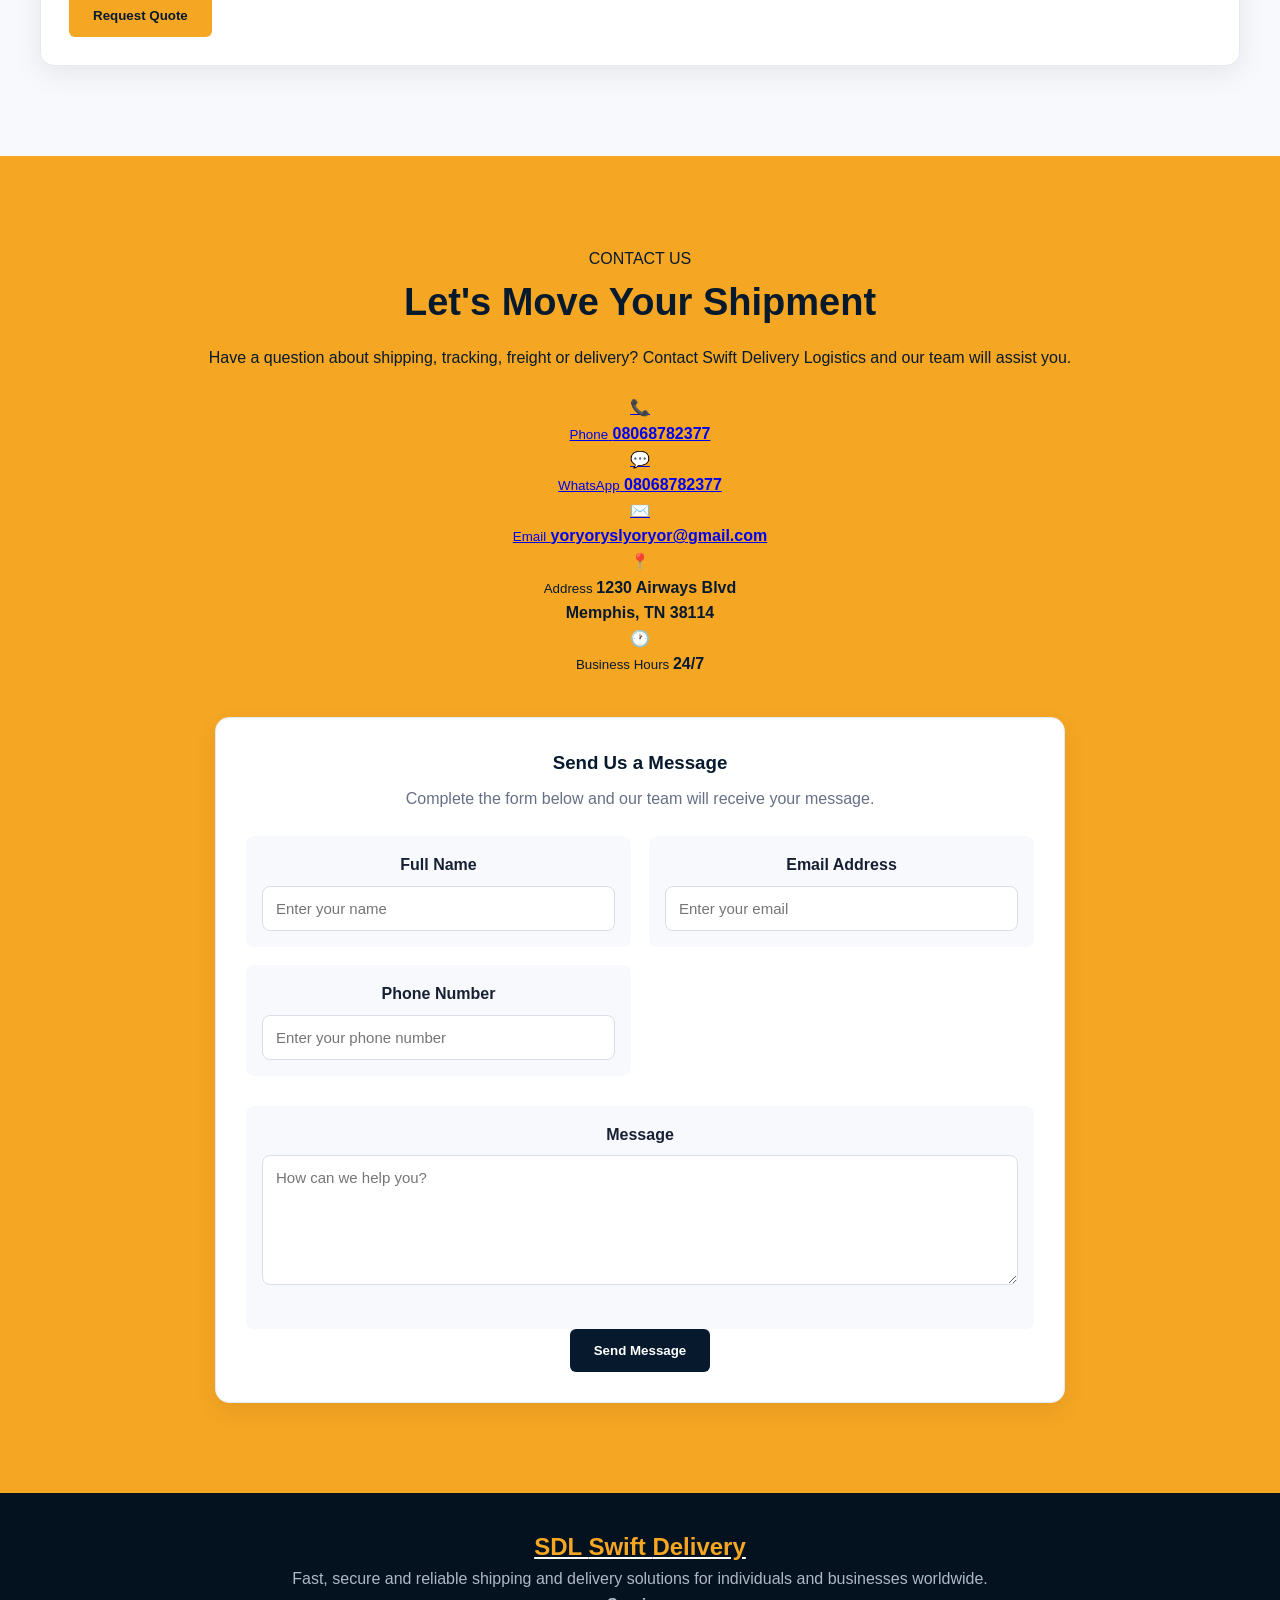
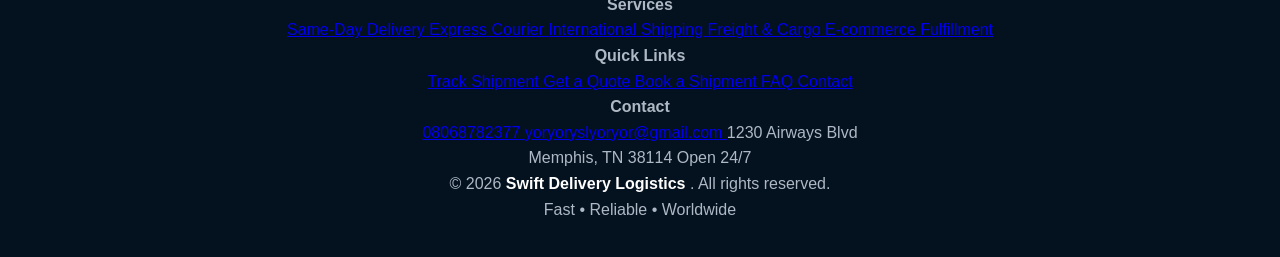
==== commit ad977cf3: "Update greeting from 'Hello' to 'Goodbye'" ====
--- a/index.html
+++ b/index.html
@@ -4,10 +4,9 @@
     <meta charset="UTF-8">
     <meta name="viewport" content="width=device-width, initial-scale=1.0">
 
-    <title>Swift Delivery Logistics | Fast & Reliable Shipping</title>
-
-    <meta name="description"
-          content="Swift Delivery Logistics provides reliable consignment, shipping, freight and delivery solutions.">
+    <title>Swift Delivery Logistics | Fast, Reliable & Worldwide Shipping</title>
+
+    <meta name="description" content="Swift Delivery Logistics is a trusted U.S.-based global logistics company providing fast, secure, and reliable worldwide shipping and delivery solutions for individuals and businesses.">
 
     <link rel="stylesheet" href="style.css">
 </head>
@@ -15,31 +14,36 @@
 <body>
 
 <header>
-
     <div class="navbar">
 
-        <div class="logo">
-            Swift <span>Delivery</span>
-        </div>
-
-        <button class="menu-btn" onclick="toggleMenu()">
+        <a href="#home" class="logo" aria-label="Swift Delivery Logistics">
+            <span class="logo-mark">SDL</span>
+            <span class="logo-text">
+                Swift <span>Delivery</span>
+            </span>
+        </a>
+
+        <button
+            class="menu-btn"
+            onclick="toggleMenu()"
+            aria-label="Open navigation menu"
+            type="button">
             ☰
         </button>
 
         <nav id="navigation">
             <a href="#home">Home</a>
-<a href="#services">Services</a>
-<a href="#why-us">Why Choose Us</a>
-<a href="#tracking">Track Shipment</a>
-<a href="#quote">Get a Quote</a>
-<a href="#booking">Book a Shipment</a>
-<a href="#about">About</a>
-<a href="#faq">FAQ</a>
-<a href="#contact">Contact</a>
+            <a href="#services">Services</a>
+            <a href="#why-us">Why Choose Us</a>
+            <a href="#tracking">Track Shipment</a>
+            <a href="#quote">Get a Quote</a>
+            <a href="#booking">Book a Shipment</a>
+            <a href="#about">About</a>
+            <a href="#faq">FAQ</a>
+            <a href="#contact">Contact</a>
         </nav>
 
     </div>
-
 </header>
 
 
@@ -47,7 +51,13 @@
 
 <section class="hero" id="home">
 
+    <div class="hero-overlay"></div>
+
     <div class="hero-content">
+
+        <div class="hero-badge">
+            FAST • RELIABLE • WORLDWIDE
+        </div>
 
         <h1>
             Moving Your World
@@ -55,9 +65,10 @@
         </h1>
 
         <p>
-            Reliable consignment, shipping and logistics solutions
-            designed to move your packages safely and efficiently
-            across destinations.
+            Swift Delivery Logistics is a trusted U.S.-based
+            global logistics company providing fast, secure,
+            and reliable worldwide shipping and delivery
+            solutions for individuals and businesses.
         </p>
 
         <div class="hero-buttons">
@@ -66,527 +77,458 @@
                 Track Shipment
             </a>
 
-            <a href="#contact" class="btn btn-secondary">
+            <a href="#quote" class="btn btn-secondary">
                 Get a Quote
             </a>
 
         </div>
 
+        <div class="hero-highlights">
+
+            <div>
+                <strong>24/7</strong>
+                <span>Availability</span>
+            </div>
+
+            <div>
+                <strong>Worldwide</strong>
+                <span>Shipping</span>
+            </div>
+
+            <div>
+                <strong>Fast</strong>
+                <span>Reliable Service</span>
+            </div>
+
+        </div>
+
     </div>
 
 </section>
 
 
+<!-- QUICK ACTIONS -->
+
+<section class="quick-bar">
+
+    <div class="container">
+
+        <div class="quick-bar-grid">
+
+            <a href="#tracking">
+                <span>📍</span>
+                <div>
+                    <strong>Track Shipment</strong>
+                    <small>Check shipment progress</small>
+                </div>
+            </a>
+
+            <a href="#quote">
+                <span>💰</span>
+                <div>
+                    <strong>Request a Quote</strong>
+                    <small>Get your shipping estimate</small>
+                </div>
+            </a>
+
+            <a href="#booking">
+                <span>📦</span>
+                <div>
+                    <strong>Book a Shipment</strong>
+                    <small>Schedule your shipment</small>
+                </div>
+            </a>
+
+            <a href="#contact">
+                <span>💬</span>
+                <div>
+                    <strong>Contact Us</strong>
+                    <small>Available 24/7</small>
+                </div>
+            </a>
+
+        </div>
+
+    </div>
+
+</section>
+
+
 <!-- TRACKING -->
 
-<section class="tracking-section" id="tracking">
-<div class="shipment-stats">
-
-    <div class="stat-card">
-        <div class="stat-icon">📦</div>
-        <div>
-            <strong>1,248</strong>
-            <span>Total Shipments</span>
-        </div>
+<section class="section tracking-section" id="tracking">
+
+    <div class="container">
+
+        <div class="section-heading">
+
+            <div class="section-label">
+                SHIPMENT TRACKING
+            </div>
+
+            <h2>
+                Track Your Shipment
+            </h2>
+
+            <p>
+                Enter your tracking number to check the current
+                status and progress of your shipment.
+            </p>
+
+        </div>
+
+        <div class="tracking-box">
+
+            <form
+                class="tracking-form"
+                onsubmit="trackShipment(event)">
+
+                <div class="tracking-input">
+
+                    <span>🔎</span>
+
+                    <input
+                        type="text"
+                        id="trackingNumber"
+                        placeholder="Enter your tracking number"
+                        autocomplete="off"
+                        required>
+
+                </div>
+
+                <button
+                    class="btn btn-primary"
+                    type="submit">
+                    Track Shipment
+                </button>
+
+            </form>
+
+            <p class="tracking-note">
+                Enter the tracking number provided with your shipment.
+            </p>
+
+            <div id="trackingResult"></div>
+
+        </div>
+
     </div>
 
-    <div class="stat-card">
-        <div class="stat-icon">🚚</div>
-        <div>
-            <strong>486</strong>
-            <span>In Transit</span>
-        </div>
+</section>
+
+
+<!-- SHIPPING RATES -->
+
+<section class="section rates-section" id="rates">
+
+    <div class="container">
+
+        <div class="section-heading">
+
+            <div class="section-label">
+                SHIPPING RATES
+            </div>
+
+            <h2>
+                Shipping Options & Pricing
+            </h2>
+
+            <p>
+                Shipping costs vary according to shipment weight,
+                dimensions, destination and delivery speed.
+            </p>
+
+        </div>
+
+        <div class="rates-grid">
+
+            <div class="rate-card">
+
+                <div class="rate-icon">🏙️</div>
+
+                <h3>
+                    Local Shipping
+                </h3>
+
+                <div class="rate-price">
+                    $25–$50
+                </div>
+
+                <p>
+                    Local delivery solutions for applicable
+                    service areas.
+                </p>
+
+            </div>
+
+
+            <div class="rate-card">
+
+                <div class="rate-icon">🇺🇸</div>
+
+                <h3>
+                    Domestic U.S.
+                </h3>
+
+                <div class="rate-price">
+                    $50–$120
+                </div>
+
+                <p>
+                    Reliable domestic shipping throughout
+                    the United States.
+                </p>
+
+            </div>
+
+
+            <div class="rate-card">
+
+                <div class="rate-icon">🌎</div>
+
+                <h3>
+                    International Standard
+                </h3>
+
+                <div class="rate-price">
+                    $100–$250
+                </div>
+
+                <p>
+                    Worldwide standard shipping for
+                    international consignments.
+                </p>
+
+            </div>
+
+
+            <div class="rate-card">
+
+                <div class="rate-icon">✈️</div>
+
+                <h3>
+                    International Express
+                </h3>
+
+                <div class="rate-price">
+                    $200–$500
+                </div>
+
+                <p>
+                    Faster international delivery for
+                    time-sensitive shipments.
+                </p>
+
+            </div>
+
+
+            <div class="rate-card">
+
+                <div class="rate-icon">🚢</div>
+
+                <h3>
+                    Heavy / Urgent Shipments
+                </h3>
+
+                <div class="rate-price">
+                    $500+
+                </div>
+
+                <p>
+                    Pricing is determined according to
+                    shipment requirements.
+                </p>
+
+            </div>
+
+        </div>
+
+        <div class="rate-note">
+
+            <strong>Important:</strong>
+            Final shipping prices are based on
+            <strong>weight, dimensions, destination and delivery speed.</strong>
+            Request a quote for the applicable price.
+
+        </div>
+
     </div>
 
-    <div class="stat-card">
-        <div class="stat-icon">📍</div>
-        <div>
-            <strong>172</strong>
-            <span>Out for Delivery</span>
-        </div>
-    </div>
-
-    <div class="stat-card">
-        <div class="stat-icon">✅</div>
-        <div>
-            <strong>590</strong>
-            <span>Delivered</span>
-        </div>
-    </div>
-
-</div>
-    <div class="tracking-box">
-
-        <h2>Track Your Shipment</h2>
-
-        <p>
-            Enter your tracking number to check your shipment status.
-        </p>
-
-        <form class="tracking-form" onsubmit="trackShipment(event)">
-
-            <input
-                type="text"
-                id="trackingNumber"
-                placeholder="Enter tracking number"
-                required
-            >
-
-            <button class="btn btn-primary" type="submit">
-                Track Package
-            </button>
-
-        </form>
-
-        <div id="trackingResult"></div>
-
-    </div>
-
 </section>
 
-<!-- SHIPPING CALCULATOR -->
-
-<section class="section" id="calculator">
+
+<!-- BOOKING -->
+
+<section class="section booking-section" id="booking">
 
     <div class="container">
 
         <div class="section-heading">
 
-            <h2>Shipping Cost Calculator</h2>
+            <div class="section-label">
+                SHIPMENT BOOKING
+            </div>
+
+            <h2>
+                Book a Shipment
+            </h2>
 
             <p>
-                Get an estimated shipping cost for your package.
+                Provide your shipment information so the
+                appropriate delivery arrangements can be made.
             </p>
 
         </div>
 
-
-        <div class="tracking-box">
-
-            <form id="shippingCalculator">
+        <div class="shipment-card">
+
+            <form id="bookingForm">
+
+                <h3>
+                    Sender Information
+                </h3>
 
                 <div class="shipment-info">
 
                     <div class="info-box">
 
-                        <small>Origin</small>
-
-                        <select id="origin"
-                                style="
-                                width:100%;
-                                padding:12px;
-                                border:1px solid #d0d5dd;
-                                border-radius:6px;
-                                ">
-
-                            <option value="">Select origin country</option>
-
-<option>Nigeria</option>
-<option>Ghana</option>
-<option>South Africa</option>
-<option>Kenya</option>
-<option>Egypt</option>
-<option>Morocco</option>
-
-<option>United Kingdom</option>
-<option>Ireland</option>
-<option>France</option>
-<option>Germany</option>
-<option>Italy</option>
-<option>Spain</option>
-<option>Portugal</option>
-<option>Netherlands</option>
-<option>Belgium</option>
-<option>Switzerland</option>
-<option>Austria</option>
-<option>Sweden</option>
-<option>Norway</option>
-<option>Denmark</option>
-<option>Finland</option>
-<option>Poland</option>
-
-<option>United States</option>
-<option>Canada</option>
-<option>Mexico</option>
-<option>Brazil</option>
-<option>Argentina</option>
-
-<option>United Arab Emirates</option>
-<option>Saudi Arabia</option>
-<option>India</option>
-<option>China</option>
-<option>Japan</option>
-<option>Singapore</option>
-<option>Malaysia</option>
-
-<option>Australia</option>
-<option>New Zealand</option>
-
-                        </select>
-
-                    </div>
-
-
-                    <div class="info-box">
-
-                        <small>Destination</small>
-
-                        <select id="destination"
-                                style="
-                                width:100%;
-                                padding:12px;
-                                border:1px solid #d0d5dd;
-                                border-radius:6px;
-                                ">
-
-                            <option value="">Select origin country</option>
-
-<option>Nigeria</option>
-<option>Ghana</option>
-<option>South Africa</option>
-<option>Kenya</option>
-<option>Egypt</option>
-<option>Morocco</option>
-
-<option>United Kingdom</option>
-<option>Ireland</option>
-<option>France</option>
-<option>Germany</option>
-<option>Italy</option>
-<option>Spain</option>
-<option>Portugal</option>
-<option>Netherlands</option>
-<option>Belgium</option>
-<option>Switzerland</option>
-<option>Austria</option>
-<option>Sweden</option>
-<option>Norway</option>
-<option>Denmark</option>
-<option>Finland</option>
-<option>Poland</option>
-
-<option>United States</option>
-<option>Canada</option>
-<option>Mexico</option>
-<option>Brazil</option>
-<option>Argentina</option>
-
-<option>United Arab Emirates</option>
-<option>Saudi Arabia</option>
-<option>India</option>
-<option>China</option>
-<option>Japan</option>
-<option>Singapore</option>
-<option>Malaysia</option>
-
-<option>Australia</option>
-<option>New Zealand</option>
-
-                        </select>
-
-                    </div>
-
-
-                    <div class="info-box">
-
-                        <small>Package Weight (kg)</small>
-
-                        <input
-                            type="number"
-                            id="weight"
-                            min="0.1"
-                            step="0.1"
-                            placeholder="e.g. 5"
-                            style="
-                            width:100%;
-                            padding:12px;
-                            border:1px solid #d0d5dd;
-                            border-radius:6px;
-                            "
-                        >
-
-                    </div>
-
-
-                    <div class="info-box">
-
-                        <small>Shipping Method</small>
-
-                        <select id="shippingMethod"
-                                style="
-                                width:100%;
-                                padding:12px;
-                                border:1px solid #d0d5dd;
-                                border-radius:6px;
-                                ">
-
-                            <option value="">
-                                Select shipping method
-                            </option>
-
-                            <option value="express">
-                                Express Delivery
-                            </option>
-
-                            <option value="standard">
-                                Standard Delivery
-                            </option>
-
-                            <option value="freight">
-                                Freight Shipping
-                            </option>
-
-                        </select>
-
-                    </div>
-
-                </div>
-
-
-                <button
-                    type="submit"
-                    class="btn btn-primary">
-
-                    Calculate Shipping Cost
-
-                </button>
-
-            </form>
-
-
-            <div id="shippingResult"></div>
-
-        </div>
-
-    </div>
-
-</section>
-    <!-- BOOK A SHIPMENT -->
-
-<section class="section booking-section" id="booking">
-
-    <div class="container">
-
-        <div class="section-heading">
-            <h2>Book a Shipment</h2>
-            <p>
-                Schedule your shipment by providing the
-                required package and delivery information.
-            </p>
-        </div>
-
-        <div class="shipment-card">
-
-            <form id="bookingForm">
-
-                <h3>Sender Information</h3>
-
-                <div class="shipment-info">
-
-                    <div class="info-box">
                         <label for="senderName">
-                            Sender Name
+                            Full Name
                         </label>
 
                         <input
                             type="text"
                             id="senderName"
-                            placeholder="Enter sender name"
-                            required
-                        >
+                            placeholder="Enter sender's full name"
+                            required>
+
                     </div>
 
                     <div class="info-box">
+
                         <label for="senderPhone">
-                            Sender Phone
+                            Contact Number
                         </label>
 
                         <input
                             type="tel"
                             id="senderPhone"
-                            placeholder="Enter phone number"
-                            required
-                        >
-                    </div>
-
-                </div>
-
-
-                <h3>Recipient Information</h3>
+                            placeholder="Enter sender's phone number"
+                            required>
+
+                    </div>
+
+                </div>
+
+
+                <h3>
+                    Recipient Information
+                </h3>
 
                 <div class="shipment-info">
 
                     <div class="info-box">
+
                         <label for="recipientName">
-                            Recipient Name
+                            Full Name
                         </label>
 
                         <input
                             type="text"
                             id="recipientName"
-                            placeholder="Enter recipient name"
-                            required
-                        >
+                            placeholder="Enter recipient's full name"
+                            required>
+
                     </div>
 
                     <div class="info-box">
+
                         <label for="recipientPhone">
-                            Recipient Phone
+                            Contact Number
                         </label>
 
                         <input
                             type="tel"
                             id="recipientPhone"
-                            placeholder="Enter phone number"
-                            required
-                        >
-                    </div>
-
-                </div>
-
-
-                <h3>Shipment Details</h3>
+                            placeholder="Enter recipient's phone number"
+                            required>
+
+                    </div>
+
+                </div>
+
+
+                <h3>
+                    Pickup & Destination
+                </h3>
 
                 <div class="shipment-info">
 
                     <div class="info-box">
 
-    <label for="bookingCountry">
-        Pickup Country
-    </label>
-
-    <select id="bookingCountry" required>
-
-        <option value="">
-            Select pickup country
-        </option>
-
-        <option>Nigeria</option>
-        <option>United Kingdom</option>
-        <option>United States</option>
-        <option>Canada</option>
-        <option>Australia</option>
-        <option>Germany</option>
-        <option>France</option>
-        <option>Italy</option>
-        <option>Spain</option>
-        <option>Netherlands</option>
-        <option>Belgium</option>
-        <option>Switzerland</option>
-        <option>Austria</option>
-        <option>Sweden</option>
-        <option>Norway</option>
-        <option>Denmark</option>
-        <option>Finland</option>
-        <option>Ireland</option>
-        <option>Portugal</option>
-        <option>Poland</option>
-        <option>United Arab Emirates</option>
-        <option>Saudi Arabia</option>
-        <option>South Africa</option>
-        <option>Ghana</option>
-        <option>Kenya</option>
-        <option>Egypt</option>
-        <option>Morocco</option>
-        <option>India</option>
-        <option>China</option>
-        <option>Japan</option>
-        <option>Singapore</option>
-        <option>Malaysia</option>
-        <option>Brazil</option>
-        <option>Mexico</option>
-        <option>Argentina</option>
-        <option>New Zealand</option>
-
-    </select>
-
-</div>
+                        <label for="bookingCountry">
+                            Pickup Country
+                        </label>
+
+                        <input
+                            type="text"
+                            id="bookingCountry"
+                            placeholder="Enter pickup country"
+                            required>
+
+                    </div>
 
                     <div class="info-box">
 
-    <label for="bookingDestinationCountry">
-        Destination Country
-    </label>
-
-    <select id="bookingDestinationCountry" required>
-
-        <option value="">
-            Select destination country
-        </option>
-
-        <option>Nigeria</option>
-        <option>United Kingdom</option>
-        <option>United States</option>
-        <option>Canada</option>
-        <option>Australia</option>
-        <option>Germany</option>
-        <option>France</option>
-        <option>Italy</option>
-        <option>Spain</option>
-        <option>Netherlands</option>
-        <option>Belgium</option>
-        <option>Switzerland</option>
-        <option>Austria</option>
-        <option>Sweden</option>
-        <option>Norway</option>
-        <option>Denmark</option>
-        <option>Finland</option>
-        <option>Ireland</option>
-        <option>Portugal</option>
-        <option>Poland</option>
-        <option>United Arab Emirates</option>
-        <option>Saudi Arabia</option>
-        <option>South Africa</option>
-        <option>Ghana</option>
-        <option>Kenya</option>
-        <option>Egypt</option>
-        <option>Morocco</option>
-        <option>India</option>
-        <option>China</option>
-        <option>Japan</option>
-        <option>Singapore</option>
-        <option>Malaysia</option>
-        <option>Brazil</option>
-        <option>Mexico</option>
-        <option>Argentina</option>
-        <option>New Zealand</option>
-
-    </select>
-
-</div>
-<div class="shipment-info">
-
-    <div class="info-box">
-
-        <label for="pickupAddress">
-            Pickup City / Address
-        </label>
-
-        <input
-            type="text"
-            id="pickupAddress"
-            placeholder="Enter pickup city or address"
-            required
-        >
-
-    </div>
-
-    <div class="info-box">
-
-        <label for="deliveryAddress">
-            Delivery City / Address
-        </label>
-
-        <input
-            type="text"
-            id="deliveryAddress"
-            placeholder="Enter delivery city or address"
-            required
-        >
-
-    </div>
-
-</div>
+                        <label for="pickupAddress">
+                            Pickup Location
+                        </label>
+
+                        <input
+                            type="text"
+                            id="pickupAddress"
+                            placeholder="City / full pickup address"
+                            required>
+
+                    </div>
+
+                    <div class="info-box">
+
+                        <label for="bookingDestinationCountry">
+                            Destination Country
+                        </label>
+
+                        <input
+                            type="text"
+                            id="bookingDestinationCountry"
+                            placeholder="Enter destination country"
+                            required>
+
+                    </div>
+
+                    <div class="info-box">
+
+                        <label for="deliveryAddress">
+                            Delivery Address
+                        </label>
+
+                        <input
+                            type="text"
+                            id="deliveryAddress"
+                            placeholder="City / full delivery address"
+                            required>
+
+                    </div>
+
+                </div>
+
+
+                <h3>
+                    Package Information
+                </h3>
+
+                <div class="shipment-info">
+
                     <div class="info-box">
 
                         <label for="packageWeight">
@@ -599,23 +541,64 @@
                             min="0.1"
                             step="0.1"
                             placeholder="e.g. 5"
-                            required
-                        >
-
-                    </div>
-
+                            required>
+
+                    </div>
 
                     <div class="info-box">
 
+                        <label for="packageDimensions">
+                            Package Dimensions
+                        </label>
+
+                        <input
+                            type="text"
+                            id="packageDimensions"
+                            placeholder="Length × Width × Height"
+                            required>
+
+                    </div>
+
+                    <div class="info-box">
+
+                        <label for="shippingMethod">
+                            Shipping Method
+                        </label>
+
+                        <select
+                            id="shippingMethod"
+                            required>
+
+                            <option value="">
+                                Select shipping method
+                            </option>
+
+                            <option>Standard</option>
+                            <option>Economy</option>
+                            <option>Express</option>
+                            <option>Priority Express</option>
+                            <option>Same-Day</option>
+                            <option>Next-Day</option>
+                            <option>Air Freight</option>
+                            <option>Sea Freight</option>
+                            <option>
+                                Door-to-Door Worldwide Shipping
+                            </option>
+
+                        </select>
+
+                    </div>
+
+                    <div class="info-box">
+
                         <label for="pickupDate">
-                            Preferred Pickup Date
+                            Preferred Delivery Date
                         </label>
 
                         <input
                             type="date"
                             id="pickupDate"
-                            required
-                        >
+                            required>
 
                     </div>
 
@@ -632,17 +615,62 @@
                         id="packageDescription"
                         rows="4"
                         placeholder="Describe the items being shipped..."
-                        required
-                    ></textarea>
+                        required></textarea>
+
+                </div>
+
+
+                <div class="info-box">
+
+                    <label for="paymentMethod">
+                        Preferred Payment Method
+                    </label>
+
+                    <select id="paymentMethod">
+
+                        <option value="">
+                            Select payment method
+                        </option>
+
+                        <option>
+                            Visa / Mastercard
+                        </option>
+
+                        <option>
+                            American Express
+                        </option>
+
+                        <option>
+                            PayPal
+                        </option>
+
+                        <option>
+                            Apple Pay
+                        </option>
+
+                        <option>
+                            Google Pay
+                        </option>
+
+                        <option>
+                            ACH Bank Transfer
+                        </option>
+
+                        <option>
+                            Stripe
+                        </option>
+
+                    </select>
 
                 </div>
 
 
                 <button
                     type="submit"
-                    class="btn"
-                >
-                    Confirm Shipment Booking
+                    class="btn btn-primary">
+
+                    Submit Shipment Request
+
                 </button>
 
             </form>
@@ -654,6 +682,8 @@
     </div>
 
 </section>
+
+
 <!-- SERVICES -->
 
 <section class="section services-section" id="services">
@@ -662,11 +692,17 @@
 
         <div class="section-heading">
 
-            <h2>Our Shipping Services</h2>
+            <div class="section-label">
+                OUR SERVICES
+            </div>
+
+            <h2>
+                Complete Logistics Solutions
+            </h2>
 
             <p>
-                Reliable transportation solutions designed
-                for individuals and businesses worldwide.
+                Shipping and logistics solutions designed for
+                individuals and businesses worldwide.
             </p>
 
         </div>
@@ -678,18 +714,23 @@
             <div class="service-card">
 
                 <img
-                    src="https://images.unsplash.com/photo-1586528116311-ad8dd3c8310d?auto=format&fit=crop&w=900&q=80"
-                    alt="Package delivery"
-                >
+                    src="https://images.unsplash.com/photo-1586528116311-ad8dd3c8310d?auto=format&fit=crop&w=1000&q=85"
+                    alt="Same-day delivery logistics"
+                    loading="lazy">
 
                 <div class="service-content">
 
-                    <h3>Package Delivery</h3>
+                    <span class="service-number">
+                        01
+                    </span>
+
+                    <h3>
+                        Same-Day Delivery
+                    </h3>
 
                     <p>
-                        Secure handling and delivery of
-                        packages to destinations around
-                        the world.
+                        Fast delivery solutions for shipments
+                        requiring same-day transportation.
                     </p>
 
                     <a href="#booking" class="btn">
@@ -701,21 +742,26 @@
             </div>
 
 
-
             <div class="service-card">
 
                 <img
-                    src="https://images.unsplash.com/photo-1436491865332-7a61a109cc05?auto=format&fit=crop&w=900&q=80"
-                    alt="Air freight"
-                >
+                    src="https://images.unsplash.com/photo-1566576912321-d58ddd7a6088?auto=format&fit=crop&w=1000&q=85"
+                    alt="Express courier logistics"
+                    loading="lazy">
 
                 <div class="service-content">
 
-                    <h3>Air Freight</h3>
+                    <span class="service-number">
+                        02
+                    </span>
+
+                    <h3>
+                        Express Courier
+                    </h3>
 
                     <p>
-                        Fast international transportation
-                        for time-sensitive shipments.
+                        Express courier solutions for packages
+                        requiring fast and dependable delivery.
                     </p>
 
                     <a href="#booking" class="btn">
@@ -727,21 +773,26 @@
             </div>
 
 
-
             <div class="service-card">
 
                 <img
-                    src="https://images.unsplash.com/photo-1494412651409-8963ce7935a7?auto=format&fit=crop&w=900&q=80"
-                    alt="Sea freight"
-                >
+                    src="https://images.unsplash.com/photo-1601584115197-04ecc0da31d8?auto=format&fit=crop&w=1000&q=85"
+                    alt="Door-to-door delivery"
+                    loading="lazy">
 
                 <div class="service-content">
 
-                    <h3>Sea Freight</h3>
+                    <span class="service-number">
+                        03
+                    </span>
+
+                    <h3>
+                        Door-to-Door Delivery
+                    </h3>
 
                     <p>
-                        Cost-effective shipping solutions
-                        for large and heavy consignments.
+                        Convenient transportation from the pickup
+                        location directly to the recipient.
                     </p>
 
                     <a href="#booking" class="btn">
@@ -753,22 +804,26 @@
             </div>
 
 
-
             <div class="service-card">
 
                 <img
-                    src="https://images.unsplash.com/photo-1586191582151-f73872dfd183?auto=format&fit=crop&w=900&q=80"
-                    alt="Road freight"
-                >
+                    src="https://images.unsplash.com/photo-1494412651409-8963ce7935a7?auto=format&fit=crop&w=1000&q=85"
+                    alt="Interstate shipping logistics"
+                    loading="lazy">
 
                 <div class="service-content">
 
-                    <h3>Road Freight</h3>
+                    <span class="service-number">
+                        04
+                    </span>
+
+                    <h3>
+                        Interstate Shipping
+                    </h3>
 
                     <p>
-                        Flexible ground transportation
-                        for regional and cross-border
-                        deliveries.
+                        Reliable shipping solutions for
+                        transportation between U.S. states.
                     </p>
 
                     <a href="#booking" class="btn">
@@ -780,22 +835,26 @@
             </div>
 
 
-
             <div class="service-card">
 
                 <img
-                    src="https://images.unsplash.com/photo-1601584115197-04ecc0da31d8?auto=format&fit=crop&w=900&q=80"
-                    alt="Door to door delivery"
-                >
+                    src="https://images.unsplash.com/photo-1436491865332-7a61a109cc05?auto=format&fit=crop&w=1000&q=85"
+                    alt="International air cargo"
+                    loading="lazy">
 
                 <div class="service-content">
 
-                    <h3>Door-to-Door Delivery</h3>
+                    <span class="service-number">
+                        05
+                    </span>
+
+                    <h3>
+                        International Shipping
+                    </h3>
 
                     <p>
-                        Convenient pickup and delivery
-                        directly from the sender to the
-                        recipient.
+                        Worldwide shipping solutions for
+                        international destinations.
                     </p>
 
                     <a href="#booking" class="btn">
@@ -807,21 +866,26 @@
             </div>
 
 
-
             <div class="service-card">
 
                 <img
-    src="https://images.unsplash.com/photo-1616401784845-180882ba9ba8?auto=format&fit=crop&w=900&q=80"
-    alt="Door to door delivery"
->
+                    src="https://images.unsplash.com/photo-1586191582151-f73872dfd183?auto=format&fit=crop&w=1000&q=85"
+                    alt="Corporate logistics"
+                    loading="lazy">
 
                 <div class="service-content">
 
-                    <h3>Document Delivery</h3>
+                    <span class="service-number">
+                        06
+                    </span>
+
+                    <h3>
+                        Corporate Logistics
+                    </h3>
 
                     <p>
-                        Professional handling and delivery
-                        of important documents and paperwork.
+                        Logistics and shipping solutions for
+                        business and corporate requirements.
                     </p>
 
                     <a href="#booking" class="btn">
@@ -833,11 +897,106 @@
             </div>
 
 
+            <div class="service-card">
+
+                <img
+                    src="https://images.unsplash.com/photo-1565610222536-ef125c59da2e?auto=format&fit=crop&w=1000&q=85"
+                    alt="Freight and cargo transportation"
+                    loading="lazy">
+
+                <div class="service-content">
+
+                    <span class="service-number">
+                        07
+                    </span>
+
+                    <h3>
+                        Freight & Cargo
+                    </h3>
+
+                    <p>
+                        Freight and cargo transportation solutions
+                        for larger and heavier consignments.
+                    </p>
+
+                    <a href="#booking" class="btn">
+                        Book Shipment
+                    </a>
+
+                </div>
+
+            </div>
+
+
+            <div class="service-card">
+
+                <img
+                    src="https://images.unsplash.com/photo-1553413077-190dd305871c?auto=format&fit=crop&w=1000&q=85"
+                    alt="E-commerce fulfillment warehouse"
+                    loading="lazy">
+
+                <div class="service-content">
+
+                    <span class="service-number">
+                        08
+                    </span>
+
+                    <h3>
+                        E-commerce Fulfillment
+                    </h3>
+
+                    <p>
+                        Shipping and fulfillment support for
+                        e-commerce businesses and their customers.
+                    </p>
+
+                    <a href="#booking" class="btn">
+                        Book Shipment
+                    </a>
+
+                </div>
+
+            </div>
+
+
+            <div class="service-card">
+
+                <img
+                    src="https://images.unsplash.com/photo-1580674684081-7617fbf3d745?auto=format&fit=crop&w=1000&q=85"
+                    alt="Shipment tracking logistics"
+                    loading="lazy">
+
+                <div class="service-content">
+
+                    <span class="service-number">
+                        09
+                    </span>
+
+                    <h3>
+                        Shipment Tracking
+                    </h3>
+
+                    <p>
+                        Track shipment progress and stay informed
+                        throughout the delivery process.
+                    </p>
+
+                    <a href="#tracking" class="btn">
+                        Track Shipment
+                    </a>
+
+                </div>
+
+            </div>
+
+
         </div>
 
     </div>
 
 </section>
+
+
 <!-- WHY CHOOSE US -->
 
 <section class="section why-section" id="why-us">
@@ -846,26 +1005,38 @@
 
         <div class="section-heading">
 
-            <h2>Why Choose Swift Delivery?</h2>
+            <div class="section-label">
+                WHY SWIFT DELIVERY
+            </div>
+
+            <h2>
+                Built Around Your Shipment
+            </h2>
 
             <p>
-                We focus on making shipping simple,
-                transparent and convenient.
+                Fast, secure and dependable logistics solutions
+                from pickup to final destination.
             </p>
 
         </div>
 
+
         <div class="why-grid">
 
+
             <div class="why-card">
 
-                <div class="why-icon">⚡</div>
-
-                <h3>Fast Delivery</h3>
+                <div class="why-icon">
+                    ⚡
+                </div>
+
+                <h3>
+                    Fast Delivery
+                </h3>
 
                 <p>
-                    Efficient shipping solutions designed
-                    to move your packages quickly and safely.
+                    Shipping options designed to help move
+                    packages efficiently and reliably.
                 </p>
 
             </div>
@@ -873,13 +1044,17 @@
 
             <div class="why-card">
 
-                <div class="why-icon">🔒</div>
-
-                <h3>Secure Handling</h3>
+                <div class="why-icon">
+                    🔒
+                </div>
+
+                <h3>
+                    Secure Shipping
+                </h3>
 
                 <p>
-                    Packages are handled with care throughout
-                    the transportation process.
+                    We focus on secure and dependable handling
+                    throughout the shipment journey.
                 </p>
 
             </div>
@@ -887,13 +1062,17 @@
 
             <div class="why-card">
 
-                <div class="why-icon">🌍</div>
-
-                <h3>Worldwide Shipping</h3>
+                <div class="why-icon">
+                    🌍
+                </div>
+
+                <h3>
+                    Worldwide Coverage
+                </h3>
 
                 <p>
-                    Connect with destinations across
-                    international shipping routes.
+                    Shipping and logistics solutions for
+                    destinations around the world.
                 </p>
 
             </div>
@@ -901,13 +1080,17 @@
 
             <div class="why-card">
 
-                <div class="why-icon">📍</div>
-
-                <h3>Shipment Tracking</h3>
+                <div class="why-icon">
+                    📍
+                </div>
+
+                <h3>
+                    Shipment Tracking
+                </h3>
 
                 <p>
-                    Track shipment progress and stay informed
-                    about your delivery status.
+                    Check shipment progress using your
+                    Swift Delivery tracking number.
                 </p>
 
             </div>
@@ -915,13 +1098,17 @@
 
             <div class="why-card">
 
-                <div class="why-icon">💬</div>
-
-                <h3>Customer Support</h3>
+                <div class="why-icon">
+                    🚚
+                </div>
+
+                <h3>
+                    Multiple Shipping Options
+                </h3>
 
                 <p>
-                    Get assistance when you need help with
-                    your shipment or booking.
+                    Choose from standard, express, freight,
+                    air, sea and other delivery options.
                 </p>
 
             </div>
@@ -929,23 +1116,29 @@
 
             <div class="why-card">
 
-                <div class="why-icon">💰</div>
-
-                <h3>Transparent Estimates</h3>
+                <div class="why-icon">
+                    🕐
+                </div>
+
+                <h3>
+                    Available 24/7
+                </h3>
 
                 <p>
-                    Get an estimated shipping cost before
-                    proceeding with your shipment.
+                    Our business operates around the clock
+                    to support your shipping needs.
                 </p>
 
             </div>
 
+
         </div>
 
     </div>
 
 </section>
 
+
 <!-- ABOUT -->
 
 <section class="section about" id="about">
@@ -954,40 +1147,166 @@
 
         <div class="about-content">
 
+
+            <div class="about-text">
+
+                <div class="section-label">
+                    ABOUT SWIFT DELIVERY LOGISTICS
+                </div>
+
+                <h2>
+                    Your Trusted Partner
+                    in Global Logistics
+                </h2>
+
+                <p>
+                    Swift Delivery Logistics provides fast,
+                    secure, and reliable shipping and delivery
+                    solutions for individuals and businesses.
+                </p>
+
+                <p>
+                    We make every shipment simple, efficient,
+                    and dependable—from pickup to final destination.
+                </p>
+
+                <p>
+                    Swift Delivery Logistics is a trusted
+                    U.S.-based global logistics company providing
+                    fast, secure, and reliable worldwide shipping
+                    and delivery solutions for individuals and businesses.
+                </p>
+
+
+                <div class="about-features">
+
+                    <div>
+                        <strong>✓</strong>
+                        <span>Fast shipping solutions</span>
+                    </div>
+
+                    <div>
+                        <strong>✓</strong>
+                        <span>Secure and reliable delivery</span>
+                    </div>
+
+                    <div>
+                        <strong>✓</strong>
+                        <span>Worldwide shipping</span>
+                    </div>
+
+                    <div>
+                        <strong>✓</strong>
+                        <span>Individuals & businesses</span>
+                    </div>
+
+                </div>
+
+
+                <a href="#booking" class="btn btn-primary">
+                    Book a Shipment
+                </a>
+
+            </div>
+
+
+            <div class="about-image-wrapper">
+
+                <img
+                    class="about-image"
+                    src="https://images.unsplash.com/photo-1566576912321-d58ddd7a6088?auto=format&fit=crop&w=1200&q=85"
+                    alt="Modern logistics warehouse and packages"
+                    loading="lazy">
+
+                <div class="about-image-badge">
+
+                    <strong>FAST</strong>
+                    <span>RELIABLE</span>
+                    <span>WORLDWIDE</span>
+
+                </div>
+
+            </div>
+
+        </div>
+
+    </div>
+
+</section>
+
+
+<!-- PAYMENT -->
+
+<section class="section payment-section">
+
+    <div class="container">
+
+        <div class="payment-content">
+
             <div>
 
+                <div class="section-label">
+                    PAYMENT OPTIONS
+                </div>
+
                 <h2>
-                    Logistics You Can Trust
+                    Convenient Payment Methods
                 </h2>
 
                 <p>
-                    At Swift Delivery Logistics, we focus on making
-                    shipping simple, transparent and dependable.
+                    Swift Delivery Logistics accepts the following
+                    payment methods for applicable shipping services.
                 </p>
 
-                <p>
-                    From small parcels to larger consignments,
-                    our platform is designed to help customers
-                    manage their shipments with confidence.
-                </p>
-
-                <a href="#contact" class="btn btn-primary">
-                    Learn More
-                </a>
-
-            </div>
-
-            <img
-                class="about-image"
-                src="https://images.unsplash.com/photo-1566576912321-d58ddd7a6088?auto=format&fit=crop&w=1000&q=80"
-                alt="Logistics warehouse and packages"
-            >
+            </div>
+
+
+            <div class="payment-methods">
+
+                <div>
+                    💳
+                    <span>Visa / Mastercard</span>
+                </div>
+
+                <div>
+                    💳
+                    <span>American Express</span>
+                </div>
+
+                <div>
+                    🅿️
+                    <span>PayPal</span>
+                </div>
+
+                <div>
+                    
+                    <span>Apple Pay</span>
+                </div>
+
+                <div>
+                    G
+                    <span>Google Pay</span>
+                </div>
+
+                <div>
+                    🏦
+                    <span>ACH Bank Transfer</span>
+                </div>
+
+                <div>
+                    💠
+                    <span>Stripe</span>
+                </div>
+
+            </div>
 
         </div>
 
     </div>
 
 </section>
+
+
 <!-- FAQ -->
 
 <section class="section faq-section" id="faq">
@@ -996,29 +1315,46 @@
 
         <div class="section-heading">
 
-            <h2>Frequently Asked Questions</h2>
+            <div class="section-label">
+                FAQ
+            </div>
+
+            <h2>
+                Frequently Asked Questions
+            </h2>
 
             <p>
-                Find answers to some common shipping questions.
+                Helpful information about shipping,
+                delivery and shipment tracking.
             </p>
 
         </div>
 
+
         <div class="faq-container">
 
+
             <div class="faq-item">
 
-                <button class="faq-question" type="button">
+                <button
+                    class="faq-question"
+                    type="button">
+
                     How can I track my shipment?
+
                     <span>+</span>
+
                 </button>
 
                 <div class="faq-answer">
+
                     <p>
-                        Enter your shipment tracking number
-                        in the tracking section to view the
-                        current shipment status and progress.
+                        Enter the tracking number provided by
+                        Swift Delivery Logistics in the Track
+                        Shipment section to check your shipment
+                        status.
                     </p>
+
                 </div>
 
             </div>
@@ -1026,18 +1362,25 @@
 
             <div class="faq-item">
 
-                <button class="faq-question" type="button">
+                <button
+                    class="faq-question"
+                    type="button">
+
                     Do you offer international shipping?
+
                     <span>+</span>
+
                 </button>
 
                 <div class="faq-answer">
+
                     <p>
-                        Yes. International shipping options
-                        are available for supported destinations.
-                        Availability and final pricing depend
-                        on the shipment details.
+                        Yes. Swift Delivery Logistics provides
+                        worldwide shipping solutions. Final
+                        availability and pricing depend on the
+                        shipment details and destination.
                     </p>
+
                 </div>
 
             </div>
@@ -1045,17 +1388,24 @@
 
             <div class="faq-item">
 
-                <button class="faq-question" type="button">
-                    How is the shipping cost calculated?
+                <button
+                    class="faq-question"
+                    type="button">
+
+                    How is the shipping price determined?
+
                     <span>+</span>
+
                 </button>
 
                 <div class="faq-answer">
+
                     <p>
-                        Shipping estimates can depend on
-                        package weight, shipping method,
-                        origin and destination.
+                        Final pricing is based on the shipment's
+                        weight, dimensions, destination and
+                        selected delivery speed.
                     </p>
+
                 </div>
 
             </div>
@@ -1063,17 +1413,25 @@
 
             <div class="faq-item">
 
-                <button class="faq-question" type="button">
-                    Can I book a shipment online?
+                <button
+                    class="faq-question"
+                    type="button">
+
+                    What shipping methods are available?
+
                     <span>+</span>
+
                 </button>
 
                 <div class="faq-answer">
+
                     <p>
-                        Yes. Use the Book a Shipment form
-                        to submit your shipment information
-                        and request a booking.
+                        Available shipping methods include
+                        Standard, Economy, Express, Priority
+                        Express, Same-Day, Next-Day, Air Freight,
+                        Sea Freight and Door-to-Door Worldwide Shipping.
                     </p>
+
                 </div>
 
             </div>
@@ -1081,17 +1439,26 @@
 
             <div class="faq-item">
 
-                <button class="faq-question" type="button">
-                    What types of shipments do you handle?
+                <button
+                    class="faq-question"
+                    type="button">
+
+                    What information is required to book a shipment?
+
                     <span>+</span>
+
                 </button>
 
                 <div class="faq-answer">
+
                     <p>
-                        Shipping services can include packages,
-                        documents, freight and other permitted
-                        consignments depending on the route.
+                        A shipment booking requires sender and
+                        recipient information, pickup and delivery
+                        details, package description, weight,
+                        dimensions, preferred date and destination
+                        information.
                     </p>
+
                 </div>
 
             </div>
@@ -1099,26 +1466,37 @@
 
             <div class="faq-item">
 
-                <button class="faq-question" type="button">
-                    How do I contact customer support?
+                <button
+                    class="faq-question"
+                    type="button">
+
+                    How can I contact Swift Delivery Logistics?
+
                     <span>+</span>
+
                 </button>
 
                 <div class="faq-answer">
+
                     <p>
-                        Use the contact section on the website
-                        to reach the appropriate support channel.
+                        You can contact Swift Delivery Logistics
+                        by phone, WhatsApp or email. Our business
+                        hours are 24/7.
                     </p>
-                </div>
-
-            </div>
+
+                </div>
+
+            </div>
+
 
         </div>
 
     </div>
 
 </section>
-    <!-- QUOTE REQUEST -->
+
+
+<!-- QUOTE -->
 
 <section class="section quote-section" id="quote">
 
@@ -1126,18 +1504,26 @@
 
         <div class="section-heading">
 
-            <h2>Request a Shipping Quote</h2>
+            <div class="section-label">
+                GET A QUOTE
+            </div>
+
+            <h2>
+                Request a Shipping Quote
+            </h2>
 
             <p>
-                Tell us about your shipment and receive
-                an estimated quote request reference.
+                Tell us about your shipment so the applicable
+                shipping price can be determined.
             </p>
 
         </div>
 
+
         <div class="shipment-card">
 
             <form id="quoteForm">
+
 
                 <div class="shipment-info">
 
@@ -1151,8 +1537,7 @@
                             type="text"
                             id="quoteName"
                             placeholder="Enter your full name"
-                            required
-                        >
+                            required>
 
                     </div>
 
@@ -1167,8 +1552,7 @@
                             type="email"
                             id="quoteEmail"
                             placeholder="Enter your email"
-                            required
-                        >
+                            required>
 
                     </div>
 
@@ -1183,8 +1567,7 @@
                             type="tel"
                             id="quotePhone"
                             placeholder="Enter your phone number"
-                            required
-                        >
+                            required>
 
                     </div>
 
@@ -1201,8 +1584,22 @@
                             min="0.1"
                             step="0.1"
                             placeholder="e.g. 10"
-                            required
-                        >
+                            required>
+
+                    </div>
+
+
+                    <div class="info-box">
+
+                        <label for="quoteDimensions">
+                            Package Dimensions
+                        </label>
+
+                        <input
+                            type="text"
+                            id="quoteDimensions"
+                            placeholder="Length × Width × Height"
+                            required>
 
                     </div>
 
@@ -1211,33 +1608,18 @@
 
                 <div class="shipment-info">
 
+
                     <div class="info-box">
 
                         <label for="quoteOrigin">
-                            Origin Country
+                            Origin
                         </label>
 
-                        <select id="quoteOrigin" required>
-
-                            <option value="">
-                                Select origin
-                            </option>
-
-                            <option>Nigeria</option>
-                            <option>United Kingdom</option>
-                            <option>United States</option>
-                            <option>Canada</option>
-                            <option>Germany</option>
-                            <option>France</option>
-                            <option>Australia</option>
-                            <option>South Africa</option>
-                            <option>Ghana</option>
-                            <option>United Arab Emirates</option>
-                            <option>India</option>
-                            <option>China</option>
-                            <option>Japan</option>
-
-                        </select>
+                        <input
+                            type="text"
+                            id="quoteOrigin"
+                            placeholder="Country / city"
+                            required>
 
                     </div>
 
@@ -1245,30 +1627,14 @@
                     <div class="info-box">
 
                         <label for="quoteDestination">
-                            Destination Country
+                            Destination
                         </label>
 
-                        <select id="quoteDestination" required>
-
-                            <option value="">
-                                Select destination
-                            </option>
-
-                            <option>Nigeria</option>
-                            <option>United Kingdom</option>
-                            <option>United States</option>
-                            <option>Canada</option>
-                            <option>Germany</option>
-                            <option>France</option>
-                            <option>Australia</option>
-                            <option>South Africa</option>
-                            <option>Ghana</option>
-                            <option>United Arab Emirates</option>
-                            <option>India</option>
-                            <option>China</option>
-                            <option>Japan</option>
-
-                        </select>
+                        <input
+                            type="text"
+                            id="quoteDestination"
+                            placeholder="Country / city"
+                            required>
 
                     </div>
 
@@ -1279,17 +1645,33 @@
                             Package Type
                         </label>
 
-                        <select id="packageType" required>
+                        <select
+                            id="packageType"
+                            required>
 
                             <option value="">
                                 Select package type
                             </option>
 
-                            <option>Documents</option>
-                            <option>Small Package</option>
-                            <option>Large Package</option>
-                            <option>Commercial Goods</option>
-                            <option>Freight</option>
+                            <option>
+                                Documents
+                            </option>
+
+                            <option>
+                                Small Package
+                            </option>
+
+                            <option>
+                                Large Package
+                            </option>
+
+                            <option>
+                                Commercial Goods
+                            </option>
+
+                            <option>
+                                Freight
+                            </option>
 
                         </select>
 
@@ -1302,22 +1684,25 @@
                             Shipping Method
                         </label>
 
-                        <select id="quoteMethod" required>
+                        <select
+                            id="quoteMethod"
+                            required>
 
                             <option value="">
                                 Select shipping method
                             </option>
 
-                            <option value="express">
-                                Express Delivery
-                            </option>
-
-                            <option value="standard">
-                                Standard Delivery
-                            </option>
-
-                            <option value="freight">
-                                Freight Shipping
+                            <option>Standard</option>
+                            <option>Economy</option>
+                            <option>Express</option>
+                            <option>Priority Express</option>
+                            <option>Same-Day</option>
+                            <option>Next-Day</option>
+                            <option>Air Freight</option>
+                            <option>Sea Freight</option>
+
+                            <option>
+                                Door-to-Door Worldwide Shipping
                             </option>
 
                         </select>
@@ -1335,18 +1720,18 @@
 
                     <textarea
                         id="quoteNotes"
-                        rows="4"
-                        placeholder="Tell us anything important about your shipment..."
-                    ></textarea>
+                        rows="5"
+                        placeholder="Provide any additional information about your shipment..."></textarea>
 
                 </div>
 
 
                 <button
                     type="submit"
-                    class="btn"
-                >
+                    class="btn btn-primary">
+
                     Request Quote
+
                 </button>
 
             </form>
@@ -1359,148 +1744,398 @@
     </div>
 
 </section>
+
+
 <!-- CONTACT -->
 
 <section class="section cta" id="contact">
 
     <div class="container">
 
-        <h2>Contact Swift Delivery Logistics</h2>
-
-        <p>
-            Have a question about a shipment?
-            Send our team a message.
-        </p>
-
-        <div class="contact-form-wrapper">
-
-            <h3>Send Us a Message</h3>
+        <div class="contact-layout">
+
+
+            <div class="contact-info">
+
+                <div class="section-label">
+                    CONTACT US
+                </div>
+
+                <h2>
+                    Let's Move Your Shipment
+                </h2>
+
+                <p>
+                    Have a question about shipping, tracking,
+                    freight or delivery? Contact Swift Delivery
+                    Logistics and our team will assist you.
+                </p>
+
+
+                <div class="contact-details">
+
+
+                    <a
+                        href="tel:08068782377"
+                        class="contact-detail">
+
+                        <span>📞</span>
+
+                        <div>
+                            <small>Phone</small>
+                            <strong>
+                                08068782377
+                            </strong>
+                        </div>
+
+                    </a>
+
+
+                    <a
+                        href="https://wa.me/2348068782377"
+                        target="_blank"
+                        rel="noopener"
+                        class="contact-detail">
+
+                        <span>💬</span>
+
+                        <div>
+                            <small>WhatsApp</small>
+                            <strong>
+                                08068782377
+                            </strong>
+                        </div>
+
+                    </a>
+
+
+                    <a
+                        href="mailto:yoryoryslyoryor@gmail.com"
+                        class="contact-detail">
+
+                        <span>✉️</span>
+
+                        <div>
+                            <small>Email</small>
+                            <strong>
+                                yoryoryslyoryor@gmail.com
+                            </strong>
+                        </div>
+
+                    </a>
+
+
+                    <div class="contact-detail">
+
+                        <span>📍</span>
+
+                        <div>
+
+                            <small>
+                                Address
+                            </small>
+
+                            <strong>
+                                1230 Airways Blvd<br>
+                                Memphis, TN 38114
+                            </strong>
+
+                        </div>
+
+                    </div>
+
+
+                    <div class="contact-detail">
+
+                        <span>🕐</span>
+
+                        <div>
+
+                            <small>
+                                Business Hours
+                            </small>
+
+                            <strong>
+                                24/7
+                            </strong>
+
+                        </div>
+
+                    </div>
+
+
+                </div>
+
+            </div>
+
+
+            <div class="contact-form-wrapper">
+
+                <h3>
+                    Send Us a Message
+                </h3>
+
+                <p>
+                    Complete the form below and our team
+                    will receive your message.
+                </p>
+
+
+                <form
+                    id="contactForm"
+                    action="https://formspree.io/f/xeaqljvk"
+                    method="POST">
+
+
+                    <div class="shipment-info">
+
+
+                        <div class="info-box">
+
+                            <label for="contactName">
+                                Full Name
+                            </label>
+
+                            <input
+                                type="text"
+                                id="contactName"
+                                name="name"
+                                placeholder="Enter your name"
+                                required>
+
+                        </div>
+
+
+                        <div class="info-box">
+
+                            <label for="contactEmail">
+                                Email Address
+                            </label>
+
+                            <input
+                                type="email"
+                                id="contactEmail"
+                                name="email"
+                                placeholder="Enter your email"
+                                required>
+
+                        </div>
+
+
+                        <div class="info-box">
+
+                            <label for="contactPhone">
+                                Phone Number
+                            </label>
+
+                            <input
+                                type="tel"
+                                id="contactPhone"
+                                name="phone"
+                                placeholder="Enter your phone number"
+                                required>
+
+                        </div>
+
+
+                    </div>
+
+
+                    <div class="info-box">
+
+                        <label for="contactMessage">
+                            Message
+                        </label>
+
+                        <textarea
+                            id="contactMessage"
+                            name="message"
+                            rows="6"
+                            placeholder="How can we help you?"
+                            required></textarea>
+
+                    </div>
+
+
+                    <button
+                        type="submit"
+                        class="btn btn-primary">
+
+                        Send Message
+
+                    </button>
+
+
+                </form>
+
+
+                <div id="contactResult"></div>
+
+            </div>
+
+
+        </div>
+
+    </div>
+
+</section>
+
+
+<!-- FOOTER -->
+
+<footer>
+
+    <div class="container">
+
+        <div class="footer-grid">
+
+
+            <div class="footer-brand">
+
+                <a href="#home" class="logo">
+
+                    <span class="logo-mark">
+                        SDL
+                    </span>
+
+                    <span class="logo-text">
+                        Swift <span>Delivery</span>
+                    </span>
+
+                </a>
+
+                <p>
+                    Fast, secure and reliable shipping and
+                    delivery solutions for individuals and
+                    businesses worldwide.
+                </p>
+
+            </div>
+
+
+            <div class="footer-column">
+
+                <h4>
+                    Services
+                </h4>
+
+                <a href="#services">
+                    Same-Day Delivery
+                </a>
+
+                <a href="#services">
+                    Express Courier
+                </a>
+
+                <a href="#services">
+                    International Shipping
+                </a>
+
+                <a href="#services">
+                    Freight & Cargo
+                </a>
+
+                <a href="#services">
+                    E-commerce Fulfillment
+                </a>
+
+            </div>
+
+
+            <div class="footer-column">
+
+                <h4>
+                    Quick Links
+                </h4>
+
+                <a href="#tracking">
+                    Track Shipment
+                </a>
+
+                <a href="#quote">
+                    Get a Quote
+                </a>
+
+                <a href="#booking">
+                    Book a Shipment
+                </a>
+
+                <a href="#faq">
+                    FAQ
+                </a>
+
+                <a href="#contact">
+                    Contact
+                </a>
+
+            </div>
+
+
+            <div class="footer-column">
+
+                <h4>
+                    Contact
+                </h4>
+
+                <a href="tel:08068782377">
+                    08068782377
+                </a>
+
+                <a href="mailto:yoryoryslyoryor@gmail.com">
+                    yoryoryslyoryor@gmail.com
+                </a>
+
+                <span>
+                    1230 Airways Blvd<br>
+                    Memphis, TN 38114
+                </span>
+
+                <span>
+                    Open 24/7
+                </span>
+
+            </div>
+
+
+        </div>
+
+
+        <div class="footer-bottom">
 
             <p>
-                Complete the form below and our team
-                will receive your message.
+                © 2026
+                <strong>
+                    Swift Delivery Logistics
+                </strong>.
+                All rights reserved.
             </p>
 
-            <form
-    id="contactForm"
-    action="https://formspree.io/f/xeaqljvk"
-    method="POST"
->
-
-                <div class="shipment-info">
-
-                    <div class="info-box">
-
-                        <label for="contactName">
-                            Full Name
-                        </label>
-
-                        <input
-    type="text"
-    id="contactName"
-    name="name"
-    placeholder="Enter your name"
-    required
->
-
-                    </div>
-
-
-                    <div class="info-box">
-
-                        <label for="contactEmail">
-                            Email Address
-                        </label>
-
-                        <input
-    type="email"
-    id="contactEmail"
-    name="email"
-    placeholder="Enter your email"
-    required
->
-
-                    </div>
-
-
-                    <div class="info-box">
-
-                        <label for="contactPhone">
-                            Phone Number
-                        </label>
-
-                        <input
-    type="tel"
-    id="contactPhone"
-    name="phone"
-    placeholder="Enter your phone number"
-    required
->
-
-                    </div>
-
-                </div>
-
-
-                <div class="info-box">
-
-                    <label for="contactMessage">
-                        Message
-                    </label>
-
-                    <textarea
-    id="contactMessage"
-    name="message"
-    rows="5"
-    placeholder="How can we help you?"
-    required
-></textarea>
-
-                </div>
-
-
-                <button
-                    type="submit"
-                    class="btn"
-                >
-                    Send Message
-                </button>
-
-            </form>
-
-
-            <div id="contactResult"></div>
+            <p>
+                Fast • Reliable • Worldwide
+            </p>
 
         </div>
 
     </div>
 
-</section>
-
-
-<!-- FOOTER -->
-
-<footer>
-
-    <p>
-        © 2026 <strong>Swift Delivery Logistics</strong>.
-        All rights reserved.
-    </p>
-
 </footer>
 
 
-<script src="script.js"></script>
-<!-- FLOATING WHATSAPP BUTTON -->
+<!-- WHATSAPP -->
 
 <a
-    href="https://wa.me/2340000000000"
+    href="https://wa.me/2348068782377"
     class="whatsapp-button"
     target="_blank"
     rel="noopener"
-    aria-label="Contact us on WhatsApp"
->
+    aria-label="Contact Swift Delivery Logistics on WhatsApp">
+
     💬
+
 </a>
+
+
+<script src="script.js"></script>
+
 </body>
 </html>
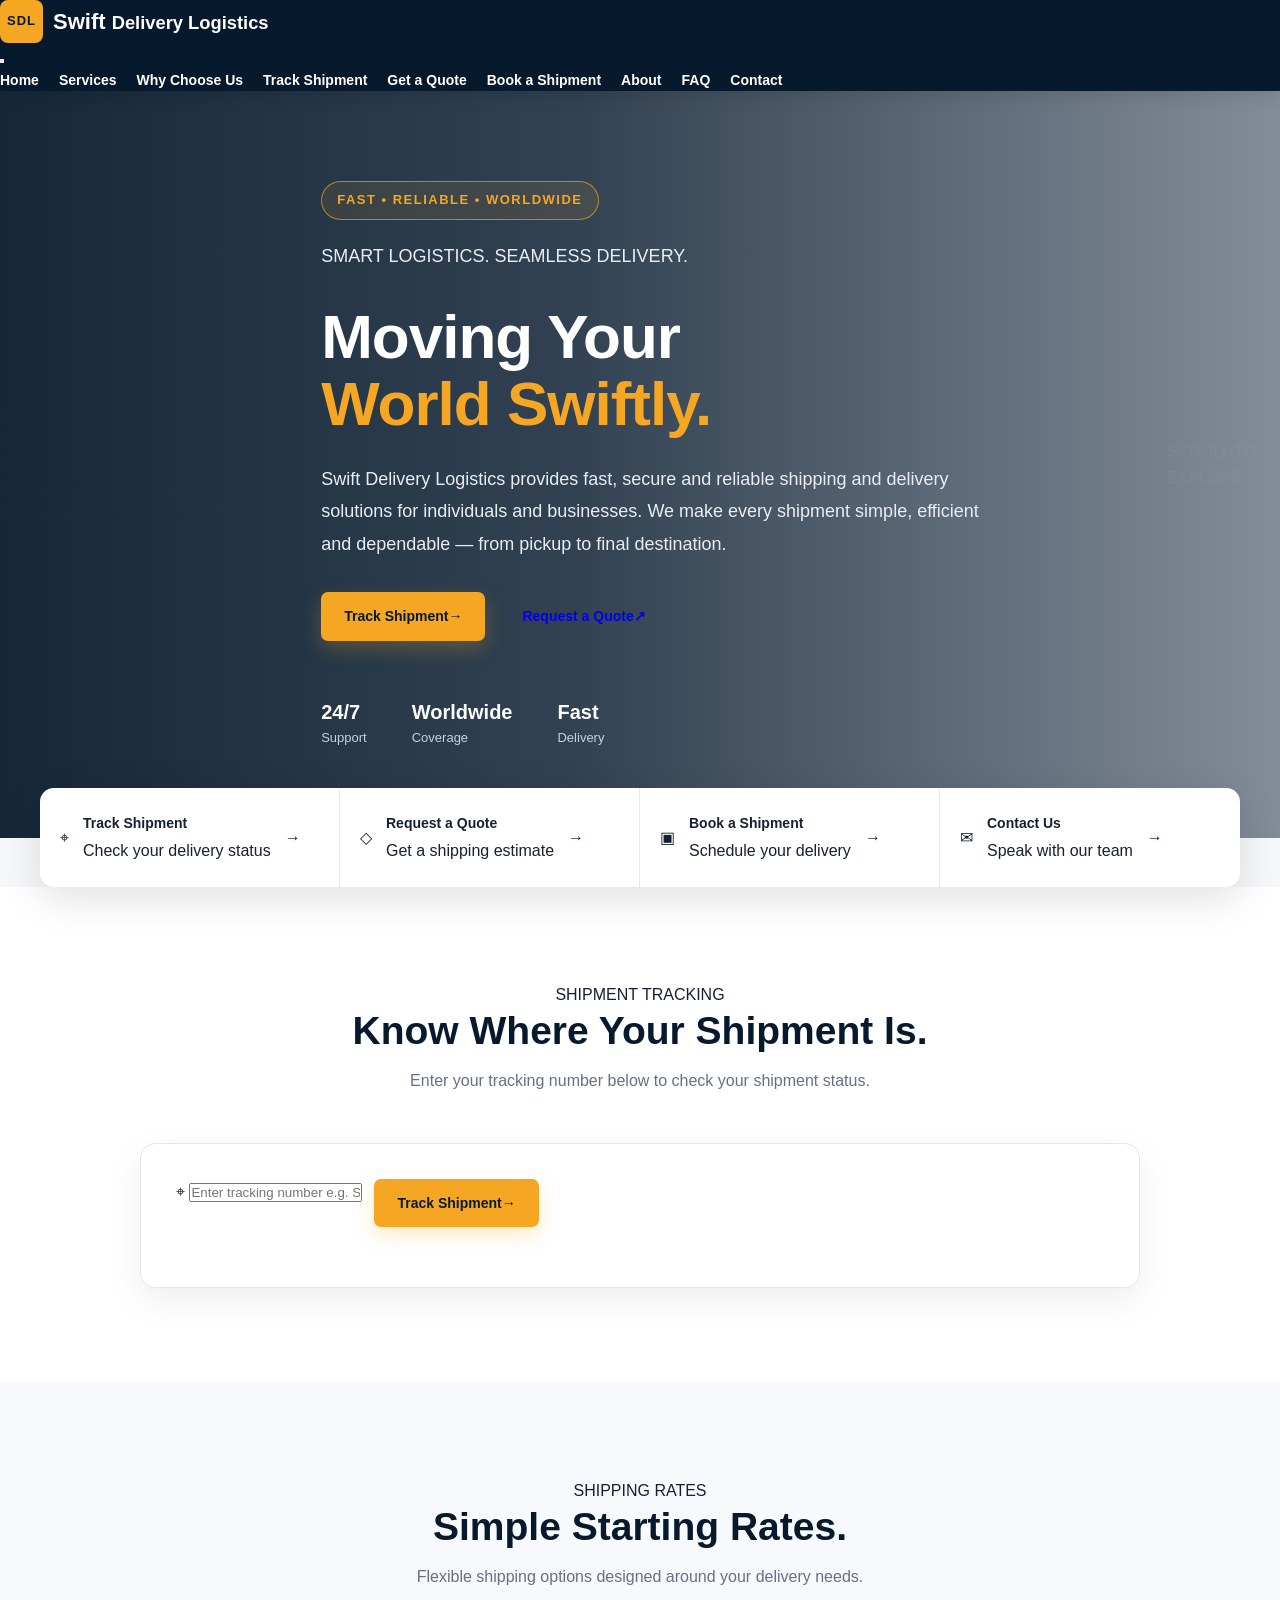
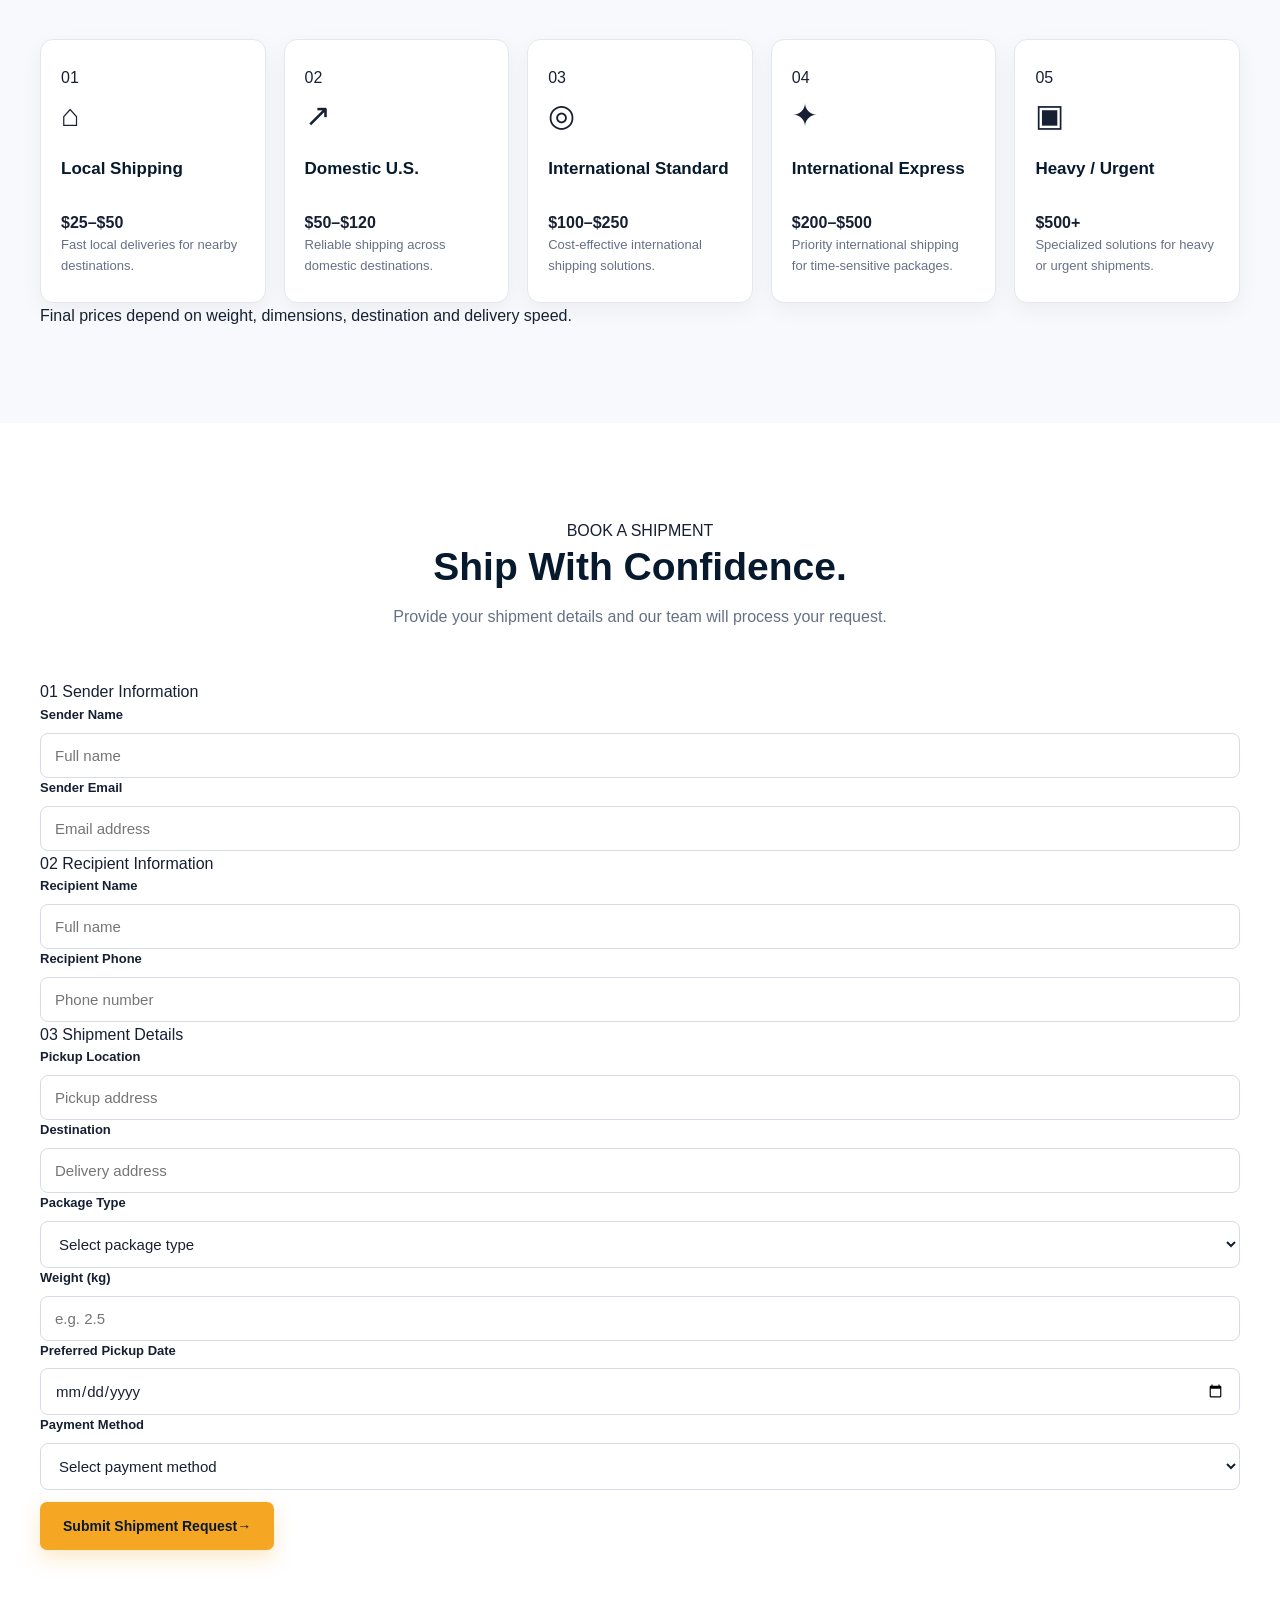
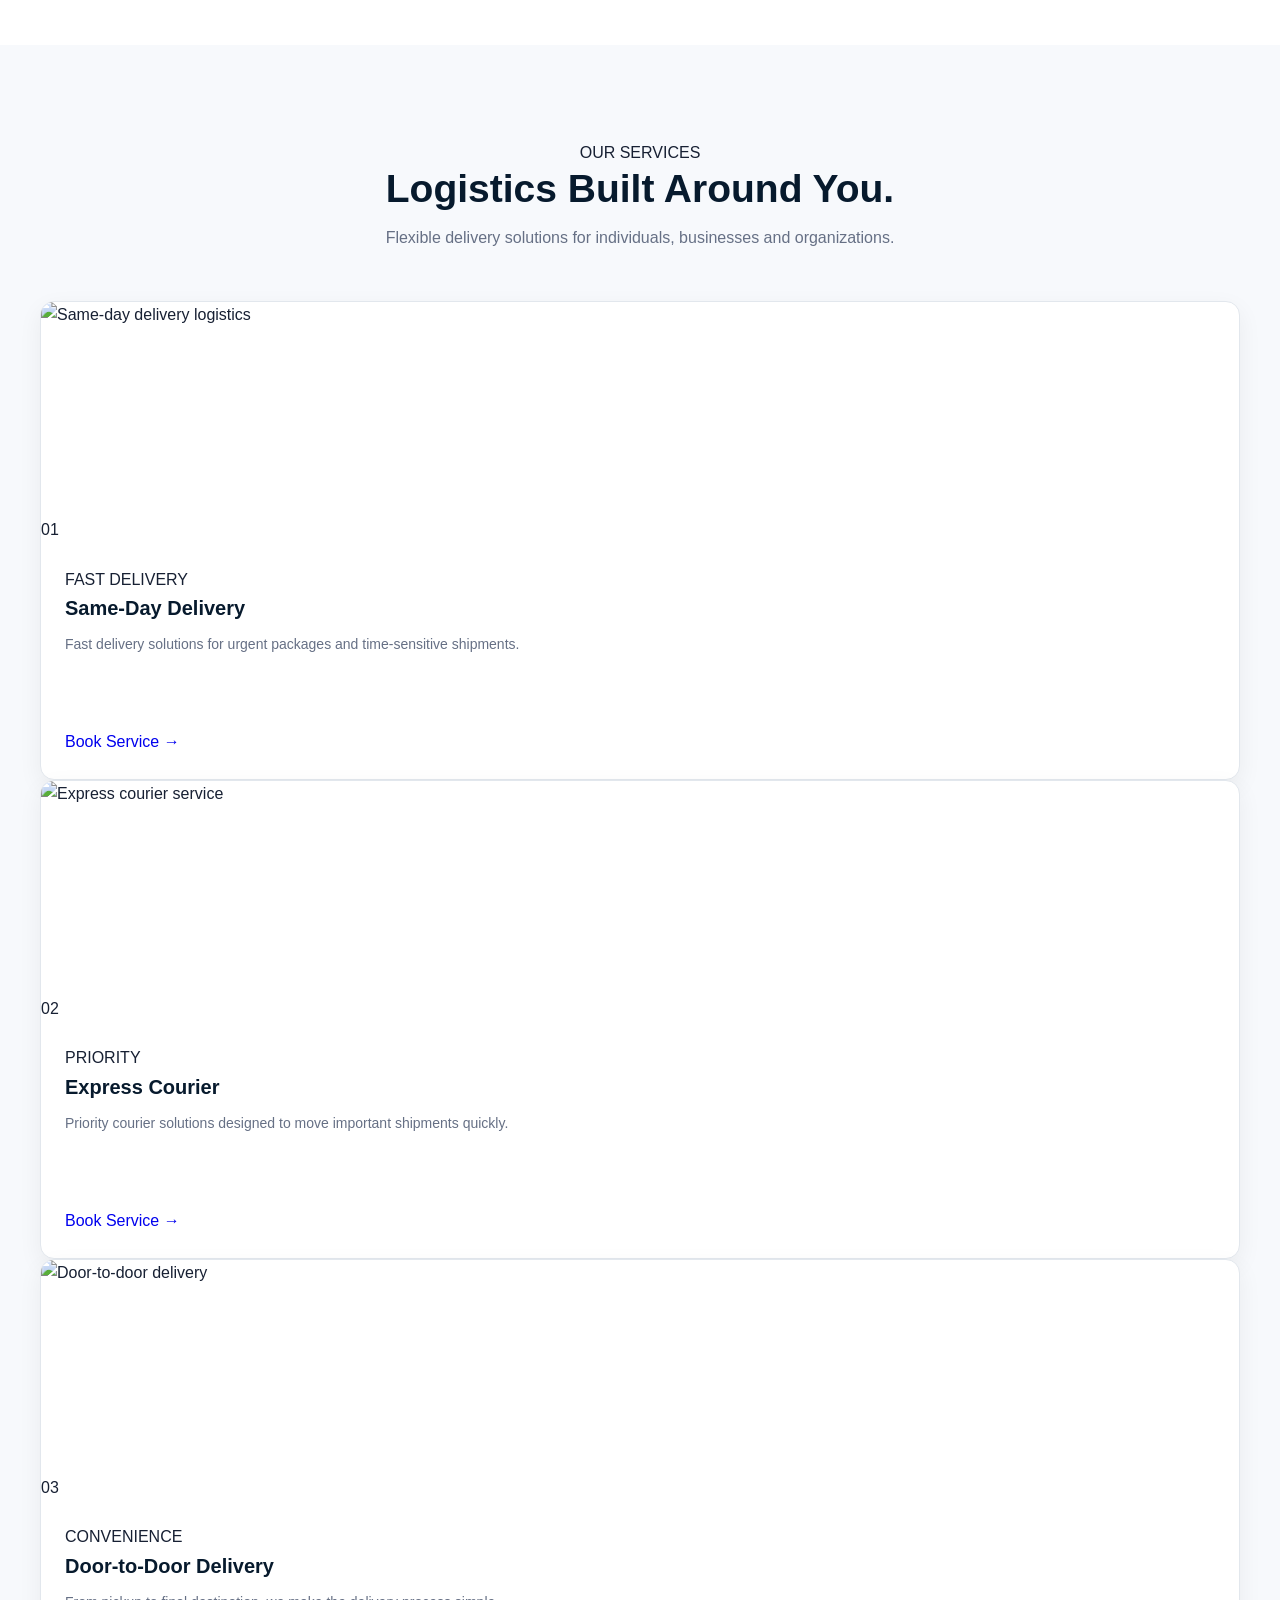
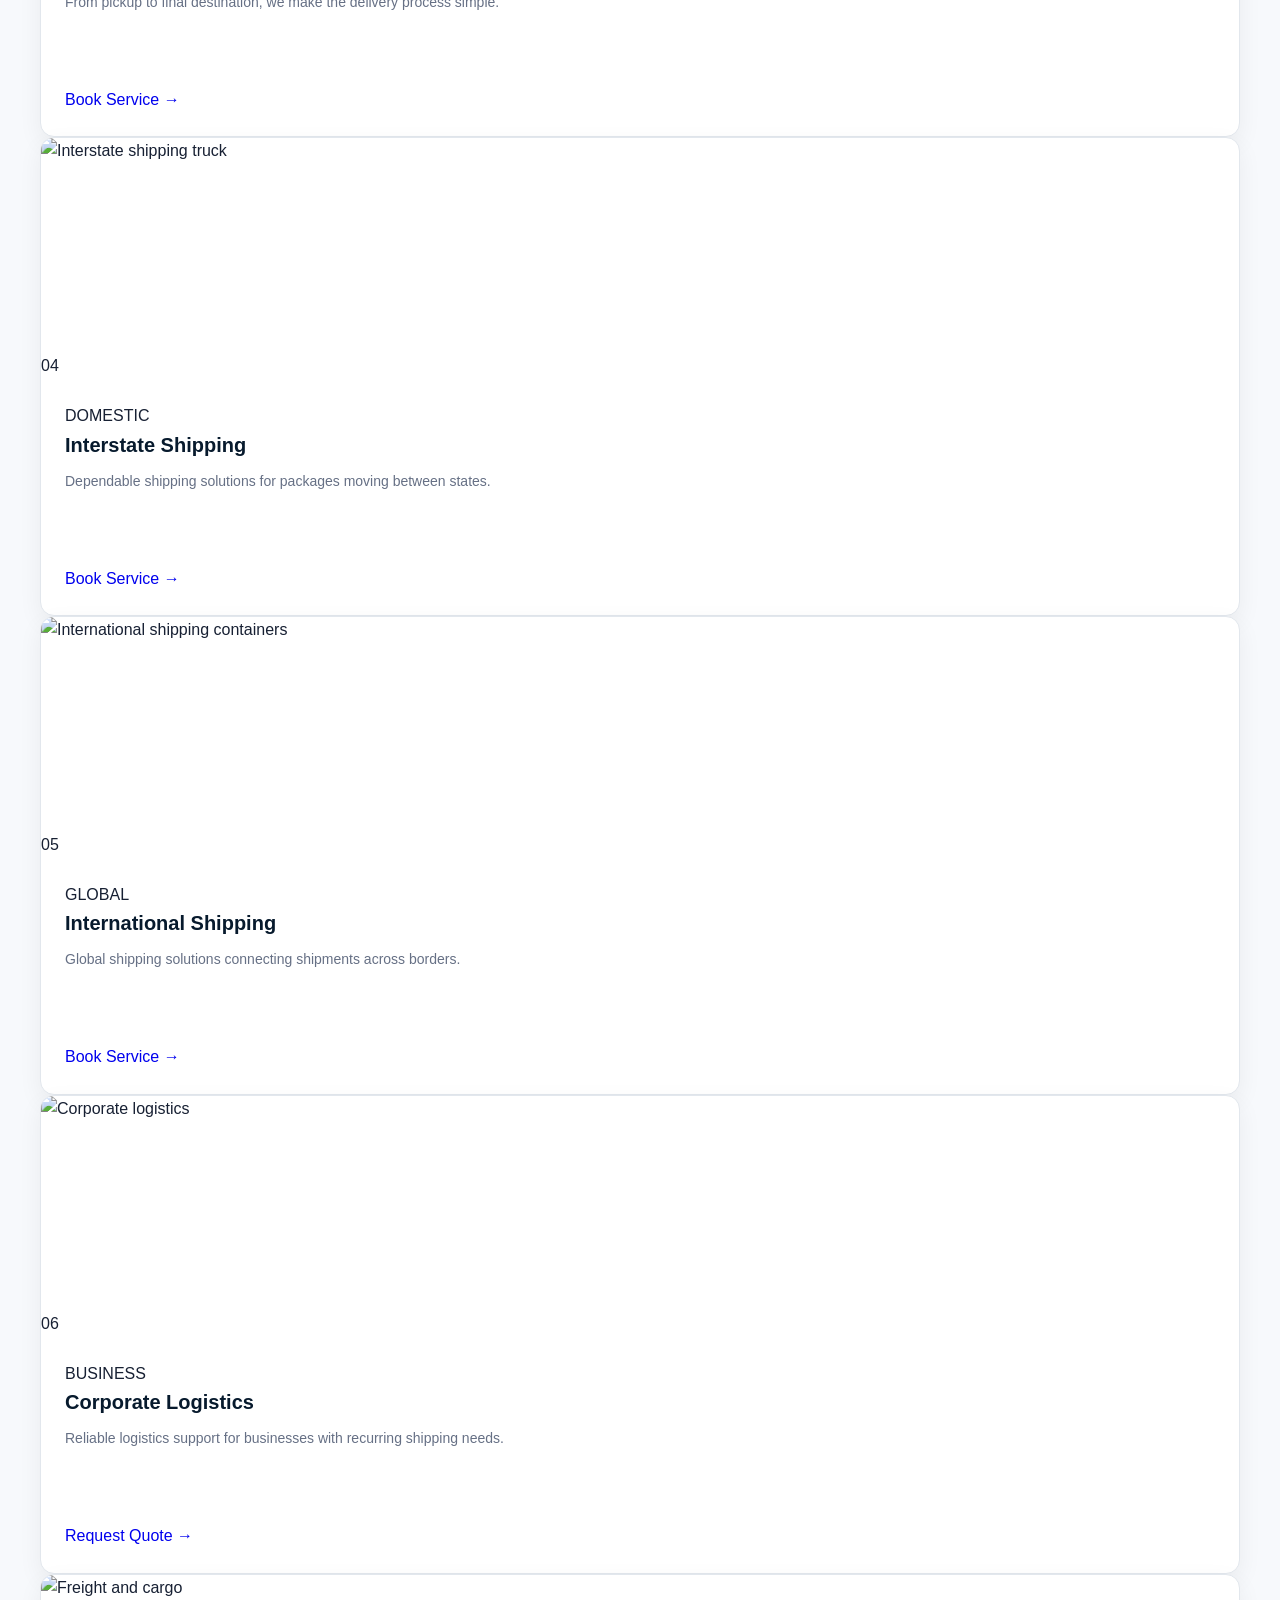
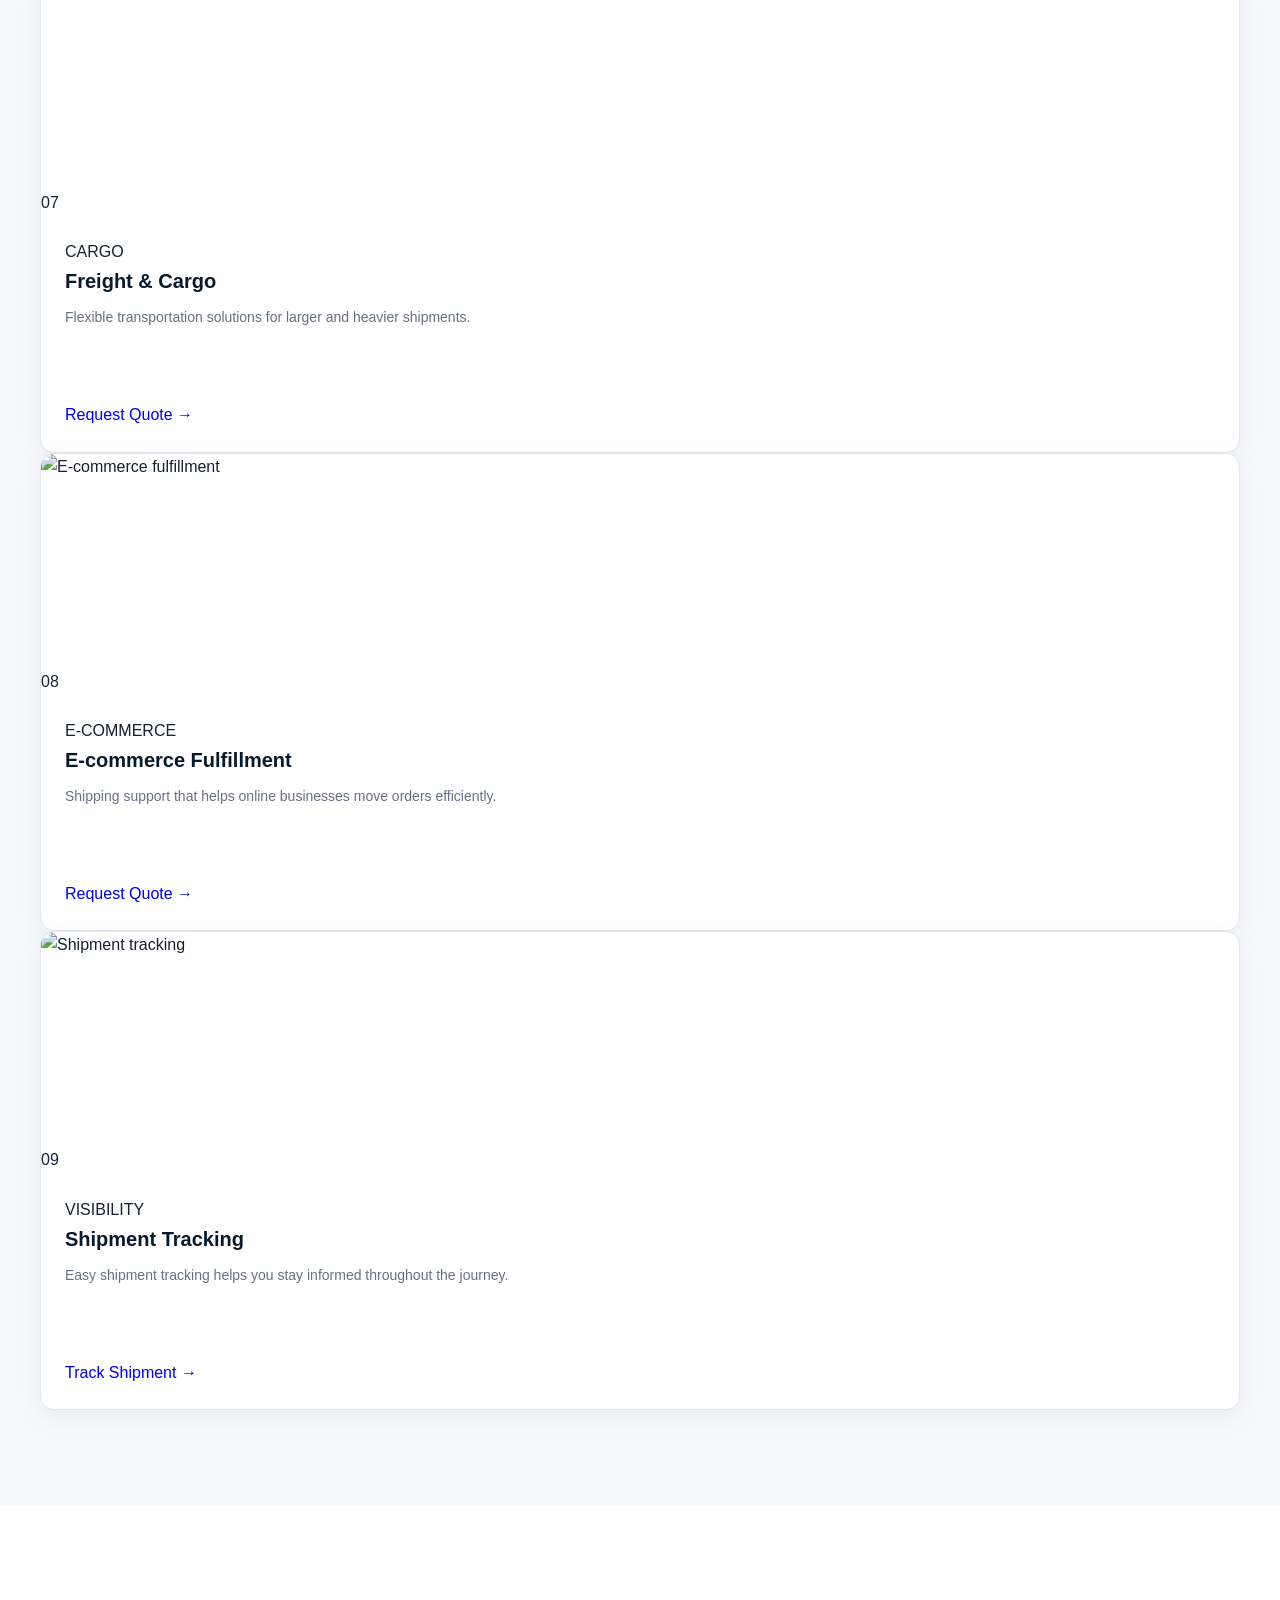
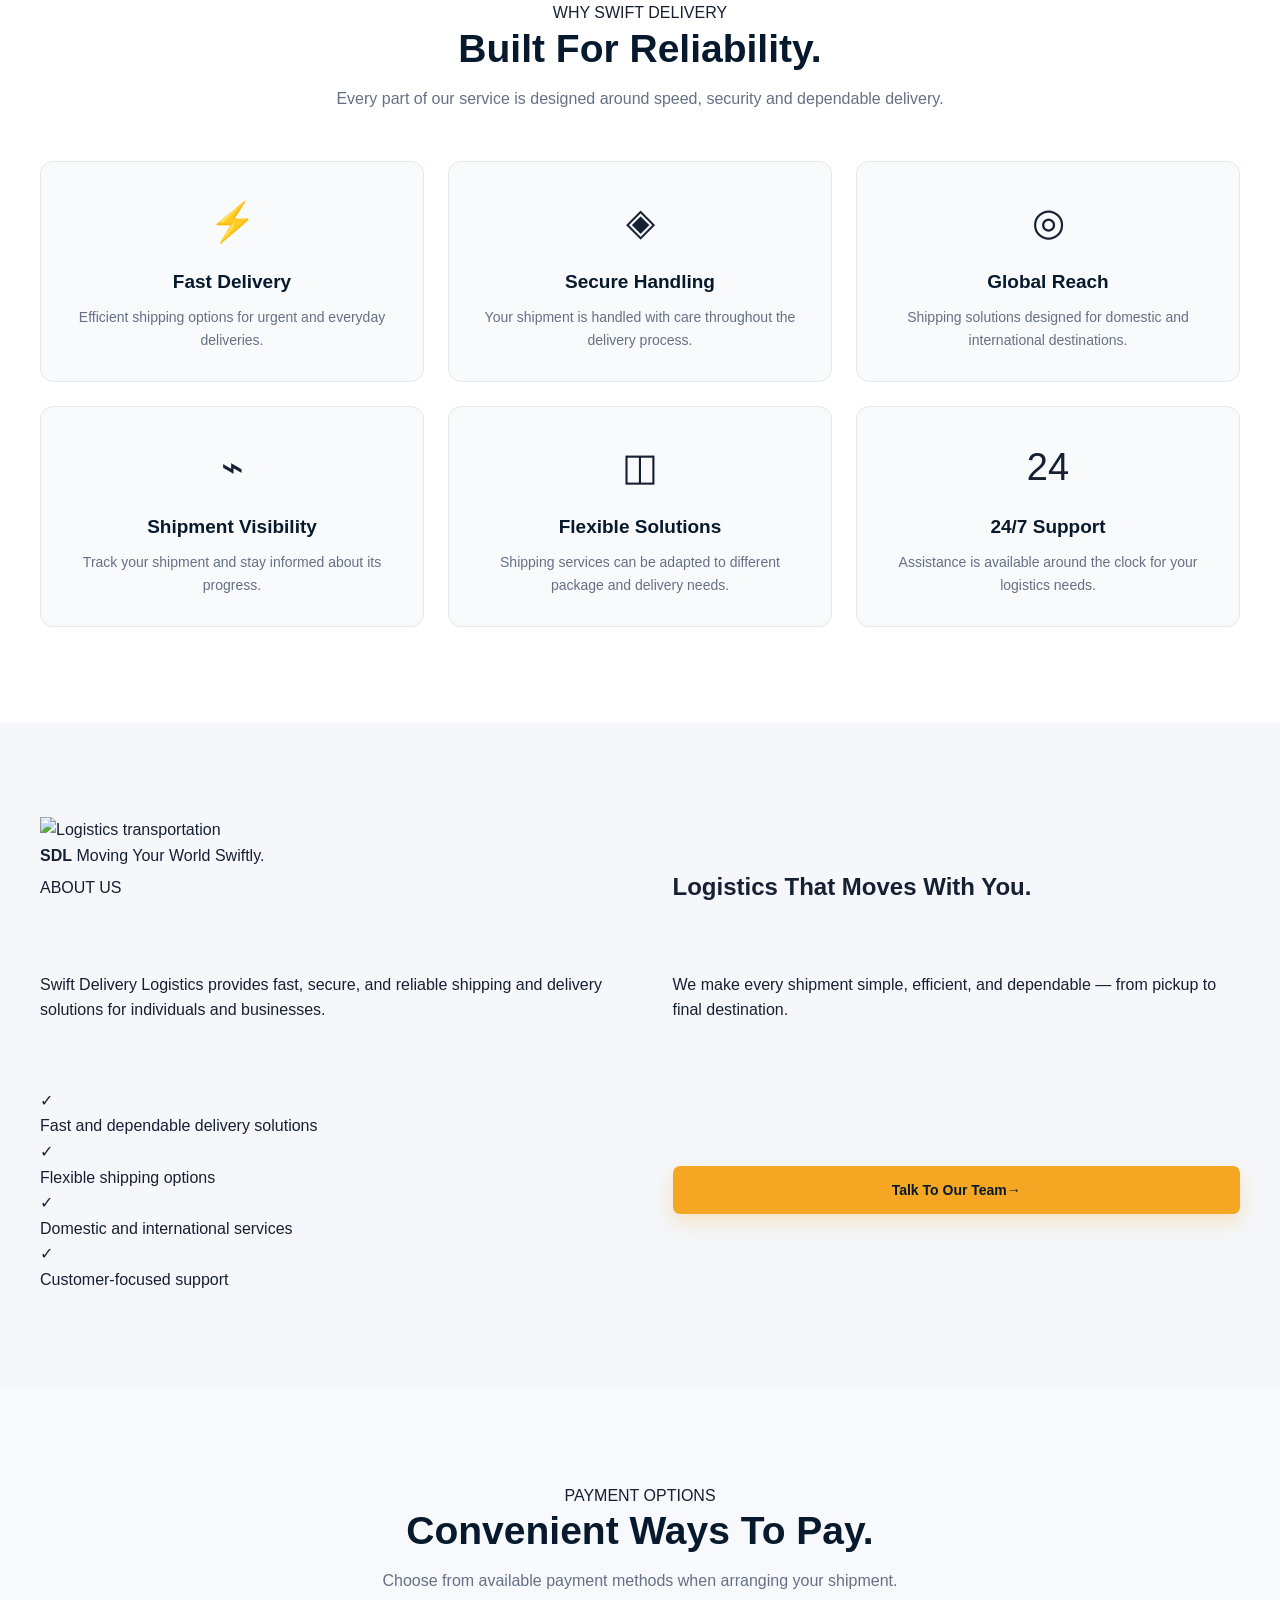
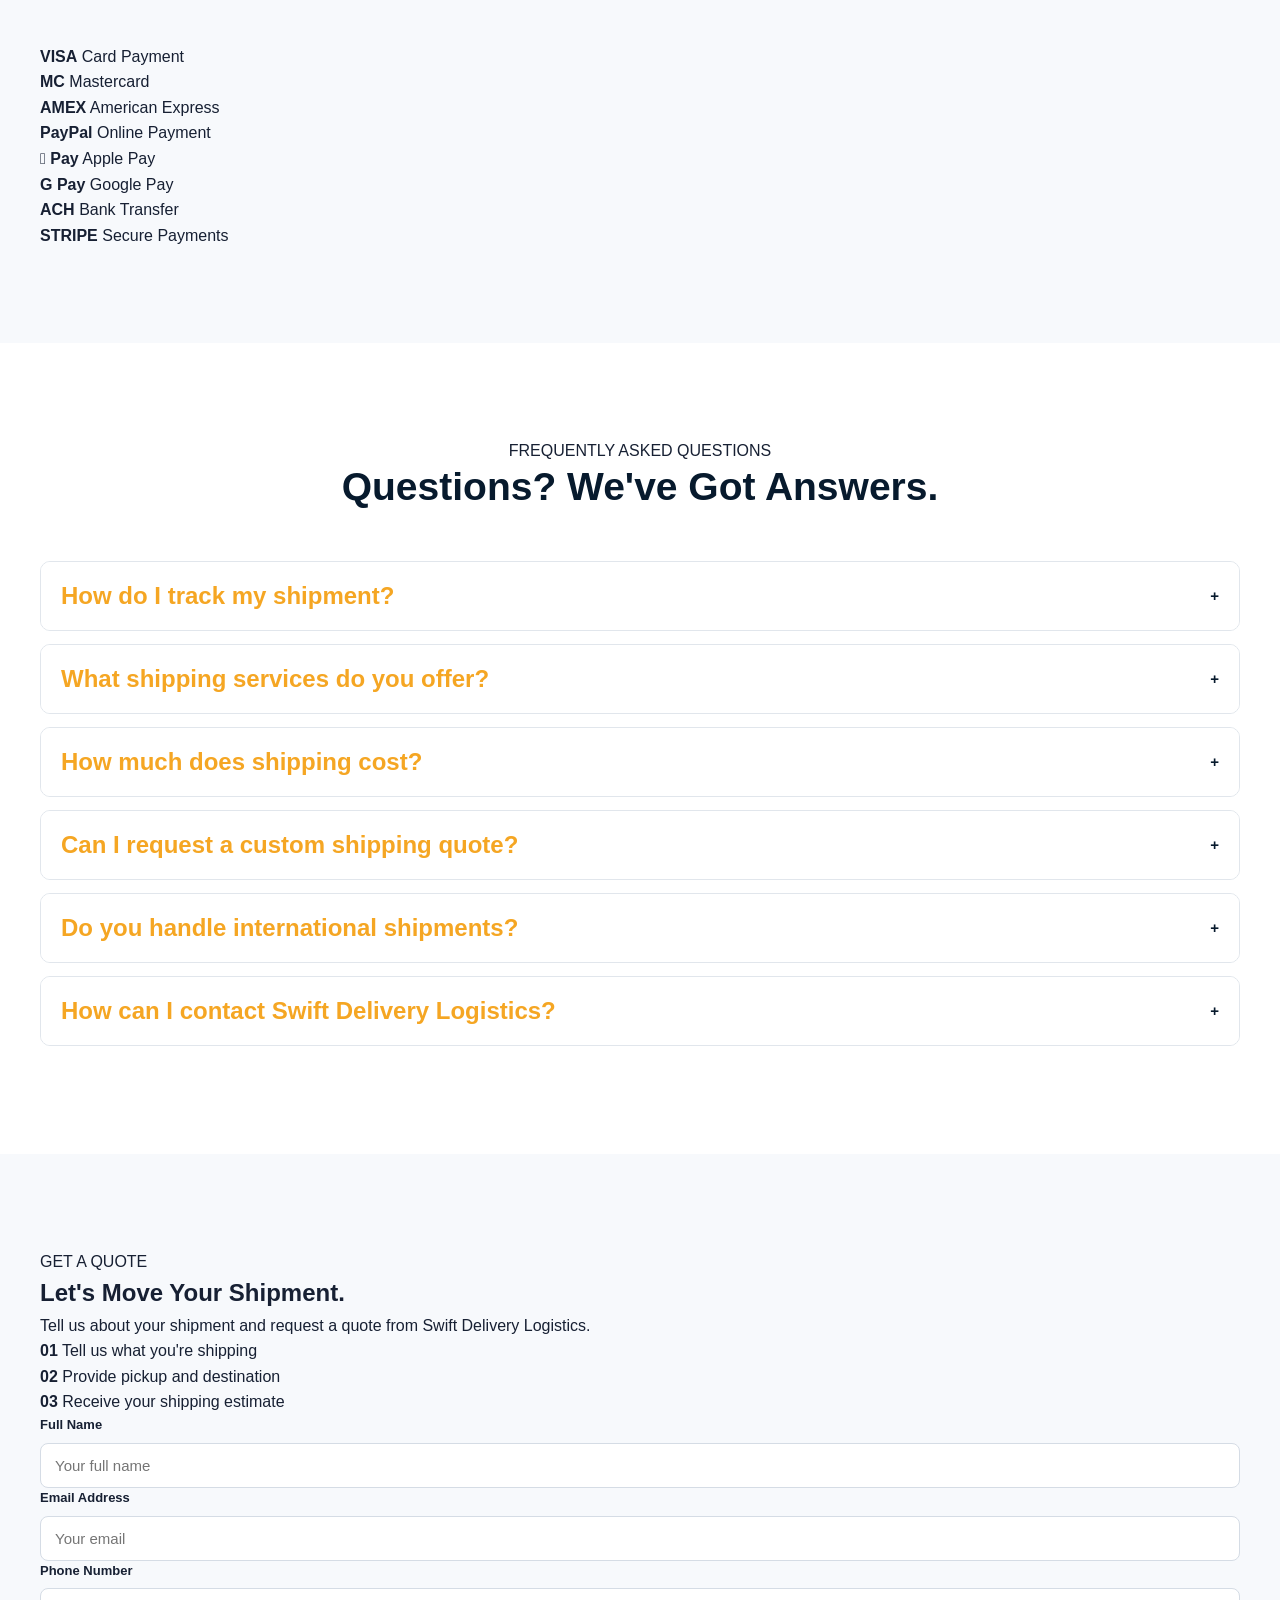
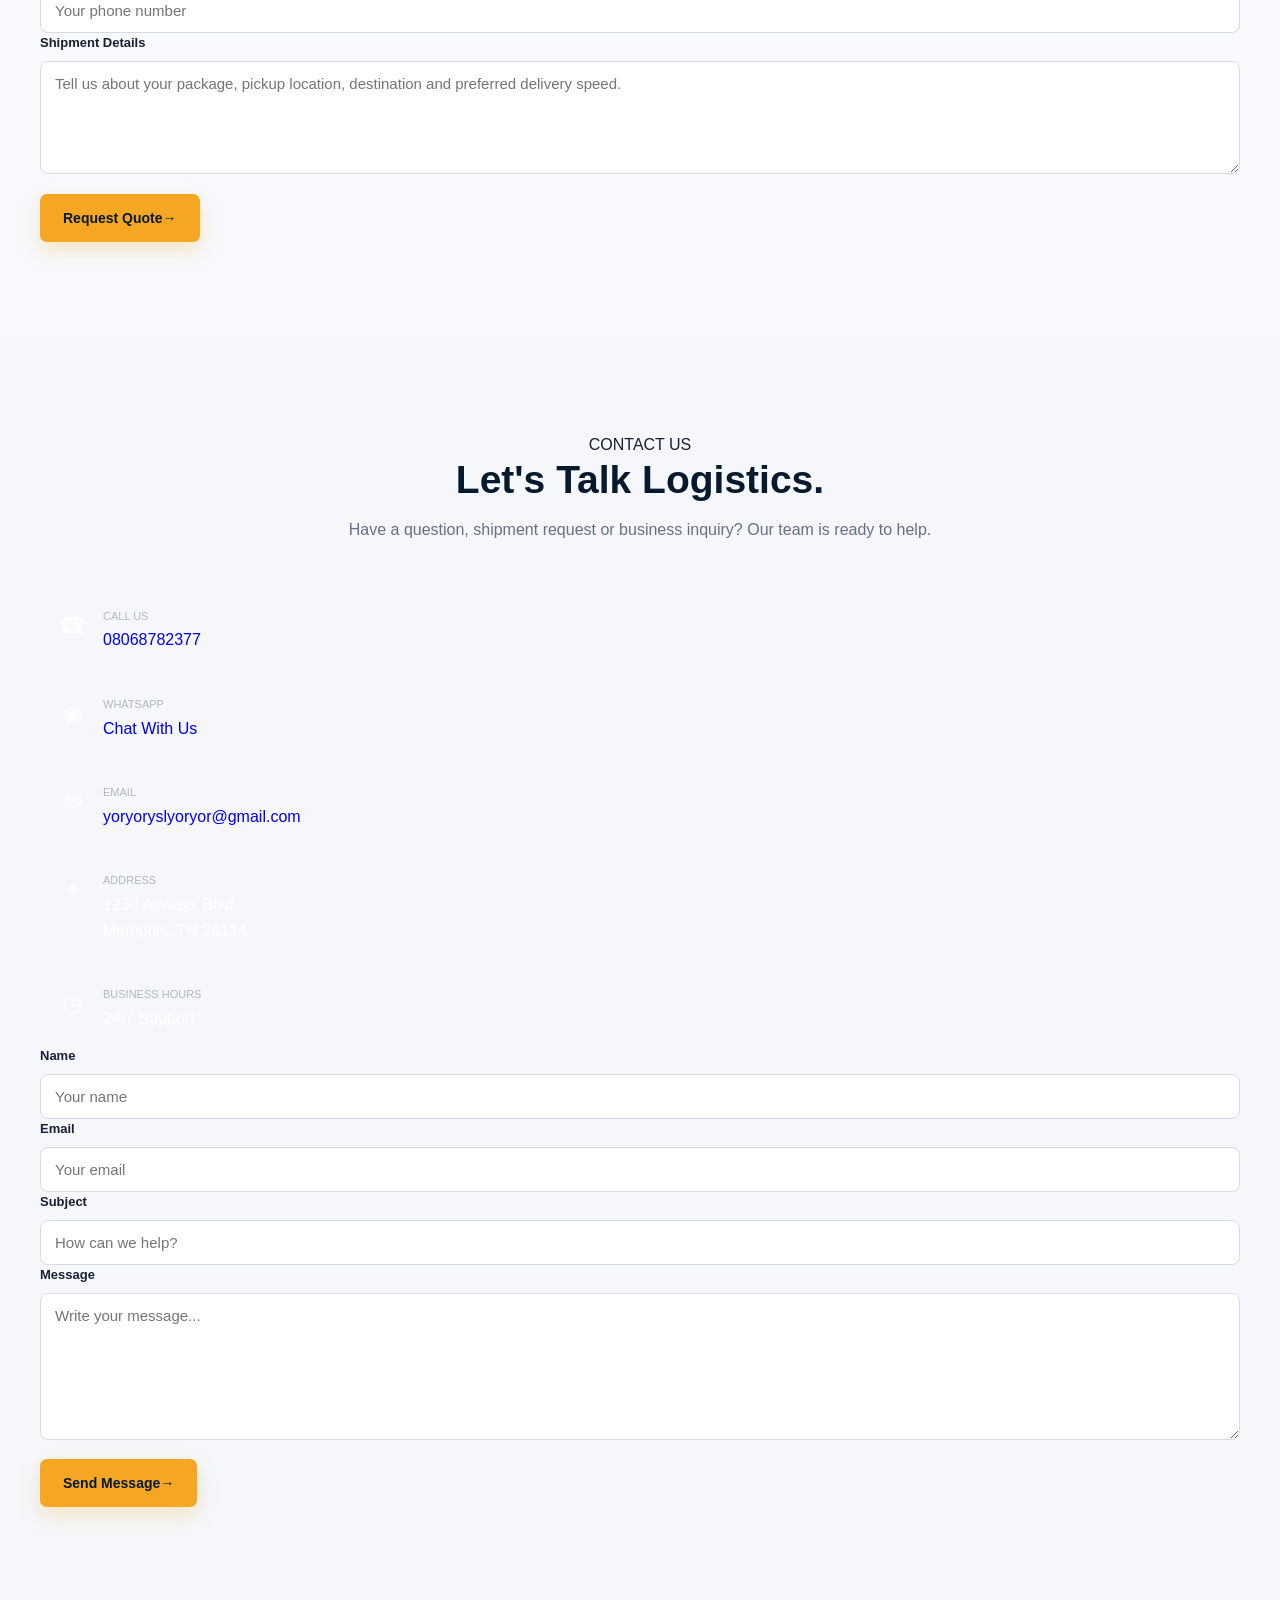
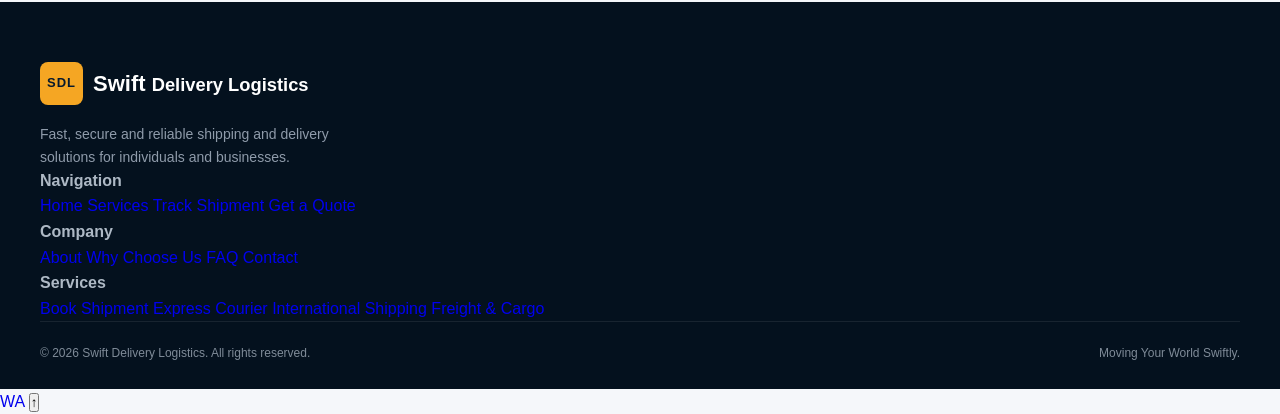
==== commit 4aebd459: "Update index.html" ====
--- a/index.html
+++ b/index.html
@@ -1,2141 +1,1948 @@
 <!DOCTYPE html>
 <html lang="en">
 <head>
-    <meta charset="UTF-8">
-    <meta name="viewport" content="width=device-width, initial-scale=1.0">
-
-    <title>Swift Delivery Logistics | Fast, Reliable & Worldwide Shipping</title>
-
-    <meta name="description" content="Swift Delivery Logistics is a trusted U.S.-based global logistics company providing fast, secure, and reliable worldwide shipping and delivery solutions for individuals and businesses.">
-
-    <link rel="stylesheet" href="style.css">
+  <meta charset="UTF-8">
+  <meta name="viewport" content="width=device-width, initial-scale=1.0">
+
+  <title>Swift Delivery Logistics | Fast, Reliable & Worldwide Shipping</title>
+
+  <meta
+    name="description"
+    content="Swift Delivery Logistics provides fast, secure and reliable shipping and delivery solutions for individuals and businesses."
+  >
+
+  <meta name="theme-color" content="#071a2d">
+
+  <link rel="preconnect" href="https://fonts.googleapis.com">
+  <link rel="preconnect" href="https://fonts.gstatic.com" crossorigin>
+
+  <link
+    href="https://fonts.googleapis.com/css2?family=Inter:wght@400;500;600;700;800&family=Space+Grotesk:wght@500;600;700&display=swap"
+    rel="stylesheet"
+  >
+
+  <link rel="stylesheet" href="style.css">
 </head>
 
 <body>
 
-<header>
-    <div class="navbar">
-
-        <a href="#home" class="logo" aria-label="Swift Delivery Logistics">
-            <span class="logo-mark">SDL</span>
+  <!-- =========================
+       HEADER
+  ========================== -->
+
+  <header class="site-header" id="siteHeader">
+
+    <div class="header-inner">
+
+      <a href="#home" class="logo" aria-label="Swift Delivery Logistics home">
+        <span class="logo-mark">SDL</span>
+
+        <span class="logo-text">
+          <strong>Swift</strong>
+          <small>Delivery Logistics</small>
+        </span>
+      </a>
+
+      <button
+        class="menu-toggle"
+        type="button"
+        aria-label="Open navigation menu"
+        aria-expanded="false"
+        onclick="toggleMenu()"
+      >
+        <span></span>
+        <span></span>
+        <span></span>
+      </button>
+
+      <nav class="navigation" id="navigation">
+
+        <a href="#home" class="nav-link active">Home</a>
+        <a href="#services" class="nav-link">Services</a>
+        <a href="#why-us" class="nav-link">Why Choose Us</a>
+        <a href="#tracking" class="nav-link">Track Shipment</a>
+        <a href="#quote" class="nav-link">Get a Quote</a>
+        <a href="#booking" class="nav-link">Book a Shipment</a>
+        <a href="#about" class="nav-link">About</a>
+        <a href="#faq" class="nav-link">FAQ</a>
+        <a href="#contact" class="nav-link">Contact</a>
+
+      </nav>
+
+    </div>
+
+  </header>
+
+
+  <!-- =========================
+       SCROLL PROGRESS
+  ========================== -->
+
+  <div class="scroll-progress">
+    <span id="scrollProgressBar"></span>
+  </div>
+
+
+  <!-- =========================
+       HERO
+  ========================== -->
+
+  <main>
+
+    <section class="hero" id="home">
+
+      <div class="hero-background"></div>
+
+      <div class="hero-overlay"></div>
+
+      <!-- 3D decorative logistics system -->
+      <div class="hero-3d" aria-hidden="true">
+
+        <div class="hero-orbit orbit-one"></div>
+        <div class="hero-orbit orbit-two"></div>
+        <div class="hero-orbit orbit-three"></div>
+
+        <div class="hero-node node-one"></div>
+        <div class="hero-node node-two"></div>
+        <div class="hero-node node-three"></div>
+        <div class="hero-node node-four"></div>
+
+        <div class="hero-route-line route-one"></div>
+        <div class="hero-route-line route-two"></div>
+
+        <div class="hero-cube">
+
+          <div class="cube-face cube-front">SDL</div>
+          <div class="cube-face cube-back">SDL</div>
+          <div class="cube-face cube-right"></div>
+          <div class="cube-face cube-left"></div>
+          <div class="cube-face cube-top">✦</div>
+          <div class="cube-face cube-bottom"></div>
+
+        </div>
+
+        <div class="hero-network-card">
+
+          <span class="network-status">
+            <i></i>
+            GLOBAL NETWORK
+          </span>
+
+          <strong>Moving Your World</strong>
+
+          <small>
+            Fast • Secure • Reliable
+          </small>
+
+          <div class="network-route">
+            <span></span>
+            <i></i>
+            <span></span>
+          </div>
+
+        </div>
+
+      </div>
+
+
+      <div class="hero-content container">
+
+        <div class="hero-copy reveal">
+
+          <div class="hero-badge">
+            <span class="badge-dot"></span>
+            FAST • RELIABLE • WORLDWIDE
+          </div>
+
+          <p class="hero-kicker">
+            SMART LOGISTICS. SEAMLESS DELIVERY.
+          </p>
+
+          <h1>
+            Moving Your
+            <span>World Swiftly.</span>
+          </h1>
+
+          <p class="hero-description">
+            Swift Delivery Logistics provides fast, secure and reliable
+            shipping and delivery solutions for individuals and businesses.
+            We make every shipment simple, efficient and dependable —
+            from pickup to final destination.
+          </p>
+
+          <div class="hero-buttons">
+
+            <a href="#tracking" class="btn btn-primary btn-glow">
+              Track Shipment
+              <span>→</span>
+            </a>
+
+            <a href="#quote" class="btn btn-outline">
+              Request a Quote
+              <span>↗</span>
+            </a>
+
+          </div>
+
+
+          <div class="hero-highlights">
+
+            <div class="hero-highlight">
+              <strong>24/7</strong>
+              <span>Support</span>
+            </div>
+
+            <div class="hero-highlight">
+              <strong>Worldwide</strong>
+              <span>Coverage</span>
+            </div>
+
+            <div class="hero-highlight">
+              <strong>Fast</strong>
+              <span>Delivery</span>
+            </div>
+
+          </div>
+
+        </div>
+
+      </div>
+
+      <div class="hero-scroll">
+        <span>SCROLL TO EXPLORE</span>
+        <i></i>
+      </div>
+
+    </section>
+
+
+    <!-- =========================
+         QUICK ACTION BAR
+    ========================== -->
+
+    <section class="quick-bar">
+
+      <div class="container">
+
+        <div class="quick-bar-grid">
+
+          <a href="#tracking" class="quick-action tilt-card">
+
+            <div class="quick-icon">⌖</div>
+
+            <div>
+              <strong>Track Shipment</strong>
+              <span>Check your delivery status</span>
+            </div>
+
+            <b>→</b>
+
+          </a>
+
+
+          <a href="#quote" class="quick-action tilt-card">
+
+            <div class="quick-icon">◇</div>
+
+            <div>
+              <strong>Request a Quote</strong>
+              <span>Get a shipping estimate</span>
+            </div>
+
+            <b>→</b>
+
+          </a>
+
+
+          <a href="#booking" class="quick-action tilt-card">
+
+            <div class="quick-icon">▣</div>
+
+            <div>
+              <strong>Book a Shipment</strong>
+              <span>Schedule your delivery</span>
+            </div>
+
+            <b>→</b>
+
+          </a>
+
+
+          <a href="#contact" class="quick-action tilt-card">
+
+            <div class="quick-icon">✉</div>
+
+            <div>
+              <strong>Contact Us</strong>
+              <span>Speak with our team</span>
+            </div>
+
+            <b>→</b>
+
+          </a>
+
+        </div>
+
+      </div>
+
+    </section>
+
+
+    <!-- =========================
+         TRACKING
+    ========================== -->
+
+    <section class="section tracking-section" id="tracking">
+
+      <div class="container">
+
+        <div class="section-heading reveal">
+
+          <span class="eyebrow">SHIPMENT TRACKING</span>
+
+          <h2>
+            Know Where Your
+            <span>Shipment Is.</span>
+          </h2>
+
+          <p>
+            Enter your tracking number below to check your shipment status.
+          </p>
+
+        </div>
+
+
+        <div class="tracking-box glass-card reveal">
+
+          <form onsubmit="trackShipment(event)" class="tracking-form">
+
+            <div class="tracking-input-wrap">
+
+              <span class="input-icon">⌖</span>
+
+              <input
+                type="text"
+                id="trackingNumber"
+                placeholder="Enter tracking number e.g. SDL-10001"
+                autocomplete="off"
+                required
+              >
+
+            </div>
+
+            <button type="submit" class="btn btn-primary">
+              Track Shipment
+              <span>→</span>
+            </button>
+
+          </form>
+
+
+          <div id="trackingResult" class="tracking-result"></div>
+
+        </div>
+
+      </div>
+
+    </section>
+
+
+    <!-- =========================
+         RATES
+    ========================== -->
+
+    <section class="section rates-section">
+
+      <div class="container">
+
+        <div class="section-heading reveal">
+
+          <span class="eyebrow">SHIPPING RATES</span>
+
+          <h2>
+            Simple Starting
+            <span>Rates.</span>
+          </h2>
+
+          <p>
+            Flexible shipping options designed around your delivery needs.
+          </p>
+
+        </div>
+
+
+        <div class="rates-grid">
+
+          <div class="rate-card tilt-card reveal">
+
+            <span class="rate-number">01</span>
+
+            <div class="rate-icon">⌂</div>
+
+            <h3>Local Shipping</h3>
+
+            <strong>$25–$50</strong>
+
+            <p>
+              Fast local deliveries for nearby destinations.
+            </p>
+
+          </div>
+
+
+          <div class="rate-card tilt-card reveal">
+
+            <span class="rate-number">02</span>
+
+            <div class="rate-icon">↗</div>
+
+            <h3>Domestic U.S.</h3>
+
+            <strong>$50–$120</strong>
+
+            <p>
+              Reliable shipping across domestic destinations.
+            </p>
+
+          </div>
+
+
+          <div class="rate-card tilt-card reveal">
+
+            <span class="rate-number">03</span>
+
+            <div class="rate-icon">◎</div>
+
+            <h3>International Standard</h3>
+
+            <strong>$100–$250</strong>
+
+            <p>
+              Cost-effective international shipping solutions.
+            </p>
+
+          </div>
+
+
+          <div class="rate-card tilt-card reveal featured-rate">
+
+            <span class="rate-number">04</span>
+
+            <div class="rate-icon">✦</div>
+
+            <h3>International Express</h3>
+
+            <strong>$200–$500</strong>
+
+            <p>
+              Priority international shipping for time-sensitive packages.
+            </p>
+
+          </div>
+
+
+          <div class="rate-card tilt-card reveal">
+
+            <span class="rate-number">05</span>
+
+            <div class="rate-icon">▣</div>
+
+            <h3>Heavy / Urgent</h3>
+
+            <strong>$500+</strong>
+
+            <p>
+              Specialized solutions for heavy or urgent shipments.
+            </p>
+
+          </div>
+
+        </div>
+
+
+        <p class="rates-note">
+          Final prices depend on weight, dimensions, destination and delivery speed.
+        </p>
+
+      </div>
+
+    </section>
+
+
+    <!-- =========================
+         BOOKING
+    ========================== -->
+
+    <section class="section booking-section" id="booking">
+
+      <div class="container">
+
+        <div class="section-heading reveal">
+
+          <span class="eyebrow">BOOK A SHIPMENT</span>
+
+          <h2>
+            Ship With
+            <span>Confidence.</span>
+          </h2>
+
+          <p>
+            Provide your shipment details and our team will process your request.
+          </p>
+
+        </div>
+
+
+        <div class="form-shell glass-card reveal">
+
+          <form id="bookingForm">
+
+            <div class="form-section-title">
+              <span>01</span>
+              Sender Information
+            </div>
+
+            <div class="form-grid">
+
+              <div class="form-group">
+
+                <label for="senderName">Sender Name</label>
+
+                <input
+                  type="text"
+                  id="senderName"
+                  name="sender_name"
+                  placeholder="Full name"
+                  required
+                >
+
+              </div>
+
+
+              <div class="form-group">
+
+                <label for="senderEmail">Sender Email</label>
+
+                <input
+                  type="email"
+                  id="senderEmail"
+                  name="sender_email"
+                  placeholder="Email address"
+                  required
+                >
+
+              </div>
+
+            </div>
+
+
+            <div class="form-section-title">
+              <span>02</span>
+              Recipient Information
+            </div>
+
+            <div class="form-grid">
+
+              <div class="form-group">
+
+                <label for="recipientName">Recipient Name</label>
+
+                <input
+                  type="text"
+                  id="recipientName"
+                  name="recipient_name"
+                  placeholder="Full name"
+                  required
+                >
+
+              </div>
+
+
+              <div class="form-group">
+
+                <label for="recipientPhone">Recipient Phone</label>
+
+                <input
+                  type="tel"
+                  id="recipientPhone"
+                  name="recipient_phone"
+                  placeholder="Phone number"
+                  required
+                >
+
+              </div>
+
+            </div>
+
+
+            <div class="form-section-title">
+              <span>03</span>
+              Shipment Details
+            </div>
+
+            <div class="form-grid">
+
+              <div class="form-group">
+
+                <label for="pickupLocation">Pickup Location</label>
+
+                <input
+                  type="text"
+                  id="pickupLocation"
+                  name="pickup_location"
+                  placeholder="Pickup address"
+                  required
+                >
+
+              </div>
+
+
+              <div class="form-group">
+
+                <label for="destination">Destination</label>
+
+                <input
+                  type="text"
+                  id="destination"
+                  name="destination"
+                  placeholder="Delivery address"
+                  required
+                >
+
+              </div>
+
+
+              <div class="form-group">
+
+                <label for="packageType">Package Type</label>
+
+                <select id="packageType" name="package_type" required>
+
+                  <option value="">Select package type</option>
+                  <option value="Document">Document</option>
+                  <option value="Small Parcel">Small Parcel</option>
+                  <option value="Medium Parcel">Medium Parcel</option>
+                  <option value="Large Parcel">Large Parcel</option>
+                  <option value="Fragile Item">Fragile Item</option>
+                  <option value="Heavy Cargo">Heavy Cargo</option>
+
+                </select>
+
+              </div>
+
+
+              <div class="form-group">
+
+                <label for="packageWeight">Weight (kg)</label>
+
+                <input
+                  type="number"
+                  id="packageWeight"
+                  name="package_weight"
+                  min="0.1"
+                  step="0.1"
+                  placeholder="e.g. 2.5"
+                  required
+                >
+
+              </div>
+
+
+              <div class="form-group">
+
+                <label for="pickupDate">Preferred Pickup Date</label>
+
+                <input
+                  type="date"
+                  id="pickupDate"
+                  name="pickup_date"
+                  required
+                >
+
+              </div>
+
+
+              <div class="form-group">
+
+                <label for="paymentMethod">Payment Method</label>
+
+                <select id="paymentMethod" name="payment_method" required>
+
+                  <option value="">Select payment method</option>
+                  <option value="Visa / Mastercard">Visa / Mastercard</option>
+                  <option value="American Express">American Express</option>
+                  <option value="PayPal">PayPal</option>
+                  <option value="Apple Pay">Apple Pay</option>
+                  <option value="Google Pay">Google Pay</option>
+                  <option value="ACH">ACH</option>
+
+                </select>
+
+              </div>
+
+            </div>
+
+
+            <button type="submit" class="btn btn-primary submit-button">
+              Submit Shipment Request
+              <span>→</span>
+            </button>
+
+            <div id="bookingResult" class="form-result"></div>
+
+          </form>
+
+        </div>
+
+      </div>
+
+    </section>
+
+
+    <!-- =========================
+         SERVICES
+    ========================== -->
+
+    <section class="section services-section" id="services">
+
+      <div class="container">
+
+        <div class="section-heading reveal">
+
+          <span class="eyebrow">OUR SERVICES</span>
+
+          <h2>
+            Logistics Built
+            <span>Around You.</span>
+          </h2>
+
+          <p>
+            Flexible delivery solutions for individuals, businesses and organizations.
+          </p>
+
+        </div>
+
+
+        <div class="services-grid">
+
+
+          <article class="service-card tilt-card reveal">
+
+            <div class="service-image">
+              <img
+                src="https://images.unsplash.com/photo-1586528116493-da8b4f0f6e5f?auto=format&fit=crop&w=900&q=85"
+                alt="Same-day delivery logistics"
+                loading="lazy"
+              >
+
+              <span>01</span>
+            </div>
+
+            <div class="service-content">
+
+              <span class="service-label">FAST DELIVERY</span>
+
+              <h3>Same-Day Delivery</h3>
+
+              <p>
+                Fast delivery solutions for urgent packages and time-sensitive shipments.
+              </p>
+
+              <a href="#booking" class="service-link">
+                Book Service →
+              </a>
+
+            </div>
+
+          </article>
+
+
+          <article class="service-card tilt-card reveal">
+
+            <div class="service-image">
+
+              <img
+                src="https://images.unsplash.com/photo-1566576912321-d58ddd7a6088?auto=format&fit=crop&w=900&q=85"
+                alt="Express courier service"
+                loading="lazy"
+              >
+
+              <span>02</span>
+
+            </div>
+
+            <div class="service-content">
+
+              <span class="service-label">PRIORITY</span>
+
+              <h3>Express Courier</h3>
+
+              <p>
+                Priority courier solutions designed to move important shipments quickly.
+              </p>
+
+              <a href="#booking" class="service-link">
+                Book Service →
+              </a>
+
+            </div>
+
+          </article>
+
+
+          <article class="service-card tilt-card reveal">
+
+            <div class="service-image">
+
+              <img
+                src="https://images.unsplash.com/photo-1616401784845-180882ba9ba8?auto=format&fit=crop&w=900&q=85"
+                alt="Door-to-door delivery"
+                loading="lazy"
+              >
+
+              <span>03</span>
+
+            </div>
+
+            <div class="service-content">
+
+              <span class="service-label">CONVENIENCE</span>
+
+              <h3>Door-to-Door Delivery</h3>
+
+              <p>
+                From pickup to final destination, we make the delivery process simple.
+              </p>
+
+              <a href="#booking" class="service-link">
+                Book Service →
+              </a>
+
+            </div>
+
+          </article>
+
+
+          <article class="service-card tilt-card reveal">
+
+            <div class="service-image">
+
+              <img
+                src="https://images.unsplash.com/photo-1601584115197-04ecc0da31d8?auto=format&fit=crop&w=900&q=85"
+                alt="Interstate shipping truck"
+                loading="lazy"
+              >
+
+              <span>04</span>
+
+            </div>
+
+            <div class="service-content">
+
+              <span class="service-label">DOMESTIC</span>
+
+              <h3>Interstate Shipping</h3>
+
+              <p>
+                Dependable shipping solutions for packages moving between states.
+              </p>
+
+              <a href="#booking" class="service-link">
+                Book Service →
+              </a>
+
+            </div>
+
+          </article>
+
+
+          <article class="service-card tilt-card reveal">
+
+            <div class="service-image">
+
+              <img
+                src="https://images.unsplash.com/photo-1494412574643-ff11b0a5c1c3?auto=format&fit=crop&w=900&q=85"
+                alt="International shipping containers"
+                loading="lazy"
+              >
+
+              <span>05</span>
+
+            </div>
+
+            <div class="service-content">
+
+              <span class="service-label">GLOBAL</span>
+
+              <h3>International Shipping</h3>
+
+              <p>
+                Global shipping solutions connecting shipments across borders.
+              </p>
+
+              <a href="#booking" class="service-link">
+                Book Service →
+              </a>
+
+            </div>
+
+          </article>
+
+
+          <article class="service-card tilt-card reveal">
+
+            <div class="service-image">
+
+              <img
+                src="https://images.unsplash.com/photo-1580674684081-7617fbf3d745?auto=format&fit=crop&w=900&q=85"
+                alt="Corporate logistics"
+                loading="lazy"
+              >
+
+              <span>06</span>
+
+            </div>
+
+            <div class="service-content">
+
+              <span class="service-label">BUSINESS</span>
+
+              <h3>Corporate Logistics</h3>
+
+              <p>
+                Reliable logistics support for businesses with recurring shipping needs.
+              </p>
+
+              <a href="#quote" class="service-link">
+                Request Quote →
+              </a>
+
+            </div>
+
+          </article>
+
+
+          <article class="service-card tilt-card reveal">
+
+            <div class="service-image">
+
+              <img
+                src="https://images.unsplash.com/photo-1565610222536-ef125c59da2e?auto=format&fit=crop&w=900&q=85"
+                alt="Freight and cargo"
+                loading="lazy"
+              >
+
+              <span>07</span>
+
+            </div>
+
+            <div class="service-content">
+
+              <span class="service-label">CARGO</span>
+
+              <h3>Freight & Cargo</h3>
+
+              <p>
+                Flexible transportation solutions for larger and heavier shipments.
+              </p>
+
+              <a href="#quote" class="service-link">
+                Request Quote →
+              </a>
+
+            </div>
+
+          </article>
+
+
+          <article class="service-card tilt-card reveal">
+
+            <div class="service-image">
+
+              <img
+                src="https://images.unsplash.com/photo-1553413077-190dd305871c?auto=format&fit=crop&w=900&q=85"
+                alt="E-commerce fulfillment"
+                loading="lazy"
+              >
+
+              <span>08</span>
+
+            </div>
+
+            <div class="service-content">
+
+              <span class="service-label">E-COMMERCE</span>
+
+              <h3>E-commerce Fulfillment</h3>
+
+              <p>
+                Shipping support that helps online businesses move orders efficiently.
+              </p>
+
+              <a href="#quote" class="service-link">
+                Request Quote →
+              </a>
+
+            </div>
+
+          </article>
+
+
+          <article class="service-card tilt-card reveal">
+
+            <div class="service-image">
+
+              <img
+                src="https://images.unsplash.com/photo-1580674684081-7617fbf3d745?auto=format&fit=crop&w=900&q=85"
+                alt="Shipment tracking"
+                loading="lazy"
+              >
+
+              <span>09</span>
+
+            </div>
+
+            <div class="service-content">
+
+              <span class="service-label">VISIBILITY</span>
+
+              <h3>Shipment Tracking</h3>
+
+              <p>
+                Easy shipment tracking helps you stay informed throughout the journey.
+              </p>
+
+              <a href="#tracking" class="service-link">
+                Track Shipment →
+              </a>
+
+            </div>
+
+          </article>
+
+        </div>
+
+      </div>
+
+    </section>
+
+
+    <!-- =========================
+         WHY CHOOSE US
+    ========================== -->
+
+    <section class="section why-section" id="why-us">
+
+      <div class="container">
+
+        <div class="section-heading reveal">
+
+          <span class="eyebrow">WHY SWIFT DELIVERY</span>
+
+          <h2>
+            Built For
+            <span>Reliability.</span>
+          </h2>
+
+          <p>
+            Every part of our service is designed around speed, security and dependable delivery.
+          </p>
+
+        </div>
+
+
+        <div class="why-grid">
+
+          <div class="why-card tilt-card reveal">
+
+            <div class="why-icon">⚡</div>
+
+            <h3>Fast Delivery</h3>
+
+            <p>
+              Efficient shipping options for urgent and everyday deliveries.
+            </p>
+
+          </div>
+
+
+          <div class="why-card tilt-card reveal">
+
+            <div class="why-icon">◈</div>
+
+            <h3>Secure Handling</h3>
+
+            <p>
+              Your shipment is handled with care throughout the delivery process.
+            </p>
+
+          </div>
+
+
+          <div class="why-card tilt-card reveal">
+
+            <div class="why-icon">◎</div>
+
+            <h3>Global Reach</h3>
+
+            <p>
+              Shipping solutions designed for domestic and international destinations.
+            </p>
+
+          </div>
+
+
+          <div class="why-card tilt-card reveal">
+
+            <div class="why-icon">⌁</div>
+
+            <h3>Shipment Visibility</h3>
+
+            <p>
+              Track your shipment and stay informed about its progress.
+            </p>
+
+          </div>
+
+
+          <div class="why-card tilt-card reveal">
+
+            <div class="why-icon">◫</div>
+
+            <h3>Flexible Solutions</h3>
+
+            <p>
+              Shipping services can be adapted to different package and delivery needs.
+            </p>
+
+          </div>
+
+
+          <div class="why-card tilt-card reveal">
+
+            <div class="why-icon">24</div>
+
+            <h3>24/7 Support</h3>
+
+            <p>
+              Assistance is available around the clock for your logistics needs.
+            </p>
+
+          </div>
+
+        </div>
+
+      </div>
+
+    </section>
+
+
+    <!-- =========================
+         ABOUT
+    ========================== -->
+
+    <section class="section about-section" id="about">
+
+      <div class="container about-grid">
+
+        <div class="about-image-wrap reveal">
+
+          <div class="about-image-glow"></div>
+
+          <img
+            src="https://images.unsplash.com/photo-1494412651409-8963ce7935a7?auto=format&fit=crop&w=1200&q=85"
+            alt="Logistics transportation"
+            loading="lazy"
+          >
+
+          <div class="about-floating-card">
+
+            <strong>SDL</strong>
+
+            <span>
+              Moving Your World Swiftly.
+            </span>
+
+          </div>
+
+        </div>
+
+
+        <div class="about-content reveal">
+
+          <span class="eyebrow">ABOUT US</span>
+
+          <h2>
+            Logistics That
+            <span>Moves With You.</span>
+          </h2>
+
+          <p>
+            Swift Delivery Logistics provides fast, secure, and reliable
+            shipping and delivery solutions for individuals and businesses.
+          </p>
+
+          <p>
+            We make every shipment simple, efficient, and dependable —
+            from pickup to final destination.
+          </p>
+
+
+          <div class="about-points">
+
+            <div>
+              <span>✓</span>
+              <p>Fast and dependable delivery solutions</p>
+            </div>
+
+            <div>
+              <span>✓</span>
+              <p>Flexible shipping options</p>
+            </div>
+
+            <div>
+              <span>✓</span>
+              <p>Domestic and international services</p>
+            </div>
+
+            <div>
+              <span>✓</span>
+              <p>Customer-focused support</p>
+            </div>
+
+          </div>
+
+
+          <a href="#contact" class="btn btn-primary">
+            Talk To Our Team
+            <span>→</span>
+          </a>
+
+        </div>
+
+      </div>
+
+    </section>
+
+
+    <!-- =========================
+         PAYMENT
+    ========================== -->
+
+    <section class="section payment-section">
+
+      <div class="container">
+
+        <div class="section-heading reveal">
+
+          <span class="eyebrow">PAYMENT OPTIONS</span>
+
+          <h2>
+            Convenient Ways
+            <span>To Pay.</span>
+          </h2>
+
+          <p>
+            Choose from available payment methods when arranging your shipment.
+          </p>
+
+        </div>
+
+
+        <div class="payment-grid">
+
+          <div class="payment-method tilt-card reveal">
+            <strong>VISA</strong>
+            <span>Card Payment</span>
+          </div>
+
+          <div class="payment-method tilt-card reveal">
+            <strong>MC</strong>
+            <span>Mastercard</span>
+          </div>
+
+          <div class="payment-method tilt-card reveal">
+            <strong>AMEX</strong>
+            <span>American Express</span>
+          </div>
+
+          <div class="payment-method tilt-card reveal">
+            <strong>PayPal</strong>
+            <span>Online Payment</span>
+          </div>
+
+          <div class="payment-method tilt-card reveal">
+            <strong> Pay</strong>
+            <span>Apple Pay</span>
+          </div>
+
+          <div class="payment-method tilt-card reveal">
+            <strong>G Pay</strong>
+            <span>Google Pay</span>
+          </div>
+
+          <div class="payment-method tilt-card reveal">
+            <strong>ACH</strong>
+            <span>Bank Transfer</span>
+          </div>
+
+          <div class="payment-method tilt-card reveal">
+            <strong>STRIPE</strong>
+            <span>Secure Payments</span>
+          </div>
+
+        </div>
+
+      </div>
+
+    </section>
+
+
+    <!-- =========================
+         FAQ
+    ========================== -->
+
+    <section class="section faq-section" id="faq">
+
+      <div class="container">
+
+        <div class="section-heading reveal">
+
+          <span class="eyebrow">FREQUENTLY ASKED QUESTIONS</span>
+
+          <h2>
+            Questions?
+            <span>We've Got Answers.</span>
+          </h2>
+
+        </div>
+
+
+        <div class="faq-list reveal">
+
+
+          <div class="faq-item">
+
+            <button class="faq-question" type="button">
+
+              <span>
+                How do I track my shipment?
+              </span>
+
+              <b>+</b>
+
+            </button>
+
+            <div class="faq-answer">
+
+              <p>
+                Enter your shipment tracking number in the Track Shipment
+                section. If your tracking number is available in the system,
+                its current shipment information will be displayed.
+              </p>
+
+            </div>
+
+          </div>
+
+
+          <div class="faq-item">
+
+            <button class="faq-question" type="button">
+
+              <span>
+                What shipping services do you offer?
+              </span>
+
+              <b>+</b>
+
+            </button>
+
+            <div class="faq-answer">
+
+              <p>
+                Our services include same-day delivery, express courier,
+                door-to-door delivery, interstate shipping, international
+                shipping, corporate logistics, freight and cargo,
+                e-commerce fulfillment and shipment tracking.
+              </p>
+
+            </div>
+
+          </div>
+
+
+          <div class="faq-item">
+
+            <button class="faq-question" type="button">
+
+              <span>
+                How much does shipping cost?
+              </span>
+
+              <b>+</b>
+
+            </button>
+
+            <div class="faq-answer">
+
+              <p>
+                Shipping costs depend on factors such as package weight,
+                dimensions, destination and delivery speed. Starting rates
+                are displayed in our Shipping Rates section.
+              </p>
+
+            </div>
+
+          </div>
+
+
+          <div class="faq-item">
+
+            <button class="faq-question" type="button">
+
+              <span>
+                Can I request a custom shipping quote?
+              </span>
+
+              <b>+</b>
+
+            </button>
+
+            <div class="faq-answer">
+
+              <p>
+                Yes. Use the Get a Quote form to submit your shipment
+                requirements and our team can review the request.
+              </p>
+
+            </div>
+
+          </div>
+
+
+          <div class="faq-item">
+
+            <button class="faq-question" type="button">
+
+              <span>
+                Do you handle international shipments?
+              </span>
+
+              <b>+</b>
+
+            </button>
+
+            <div class="faq-answer">
+
+              <p>
+                Yes. International standard and express shipping options
+                are available for eligible destinations.
+              </p>
+
+            </div>
+
+          </div>
+
+
+          <div class="faq-item">
+
+            <button class="faq-question" type="button">
+
+              <span>
+                How can I contact Swift Delivery Logistics?
+              </span>
+
+              <b>+</b>
+
+            </button>
+
+            <div class="faq-answer">
+
+              <p>
+                You can contact our team through the contact form,
+                WhatsApp or the phone and email details listed in the
+                Contact section.
+              </p>
+
+            </div>
+
+          </div>
+
+
+        </div>
+
+      </div>
+
+    </section>
+
+
+    <!-- =========================
+         QUOTE
+    ========================== -->
+
+    <section class="section quote-section" id="quote">
+
+      <div class="container">
+
+        <div class="quote-shell reveal">
+
+          <div class="quote-content">
+
+            <span class="eyebrow">GET A QUOTE</span>
+
+            <h2>
+              Let's Move Your
+              <span>Shipment.</span>
+            </h2>
+
+            <p>
+              Tell us about your shipment and request a quote from
+              Swift Delivery Logistics.
+            </p>
+
+            <div class="quote-mini-stats">
+
+              <div>
+                <strong>01</strong>
+                <span>Tell us what you're shipping</span>
+              </div>
+
+              <div>
+                <strong>02</strong>
+                <span>Provide pickup and destination</span>
+              </div>
+
+              <div>
+                <strong>03</strong>
+                <span>Receive your shipping estimate</span>
+              </div>
+
+            </div>
+
+          </div>
+
+
+          <div class="quote-form-wrap">
+
+            <form id="quoteForm">
+
+              <div class="form-group">
+
+                <label for="quoteName">Full Name</label>
+
+                <input
+                  type="text"
+                  id="quoteName"
+                  name="name"
+                  placeholder="Your full name"
+                  required
+                >
+
+              </div>
+
+
+              <div class="form-group">
+
+                <label for="quoteEmail">Email Address</label>
+
+                <input
+                  type="email"
+                  id="quoteEmail"
+                  name="email"
+                  placeholder="Your email"
+                  required
+                >
+
+              </div>
+
+
+              <div class="form-group">
+
+                <label for="quotePhone">Phone Number</label>
+
+                <input
+                  type="tel"
+                  id="quotePhone"
+                  name="phone"
+                  placeholder="Your phone number"
+                  required
+                >
+
+              </div>
+
+
+              <div class="form-group">
+
+                <label for="quoteDetails">Shipment Details</label>
+
+                <textarea
+                  id="quoteDetails"
+                  name="shipment_details"
+                  rows="5"
+                  placeholder="Tell us about your package, pickup location, destination and preferred delivery speed."
+                  required
+                ></textarea>
+
+              </div>
+
+
+              <button type="submit" class="btn btn-primary">
+                Request Quote
+                <span>→</span>
+              </button>
+
+              <div id="quoteResult" class="form-result"></div>
+
+            </form>
+
+          </div>
+
+        </div>
+
+      </div>
+
+    </section>
+
+
+    <!-- =========================
+         CONTACT
+    ========================== -->
+
+    <section class="section contact-section" id="contact">
+
+      <div class="container">
+
+        <div class="section-heading light reveal">
+
+          <span class="eyebrow">CONTACT US</span>
+
+          <h2>
+            Let's Talk
+            <span>Logistics.</span>
+          </h2>
+
+          <p>
+            Have a question, shipment request or business inquiry?
+            Our team is ready to help.
+          </p>
+
+        </div>
+
+
+        <div class="contact-grid">
+
+
+          <div class="contact-details reveal">
+
+            <div class="contact-detail tilt-card">
+
+              <span class="contact-icon">☎</span>
+
+              <div>
+                <small>CALL US</small>
+
+                <a href="tel:08068782377">
+                  08068782377
+                </a>
+              </div>
+
+            </div>
+
+
+            <div class="contact-detail tilt-card">
+
+              <span class="contact-icon">◉</span>
+
+              <div>
+                <small>WHATSAPP</small>
+
+                <a
+                  href="https://wa.me/2348068782377"
+                  target="_blank"
+                  rel="noopener"
+                >
+                  Chat With Us
+                </a>
+              </div>
+
+            </div>
+
+
+            <div class="contact-detail tilt-card">
+
+              <span class="contact-icon">✉</span>
+
+              <div>
+                <small>EMAIL</small>
+
+                <a href="mailto:yoryoryslyoryor@gmail.com">
+                  yoryoryslyoryor@gmail.com
+                </a>
+              </div>
+
+            </div>
+
+
+            <div class="contact-detail tilt-card">
+
+              <span class="contact-icon">⌖</span>
+
+              <div>
+                <small>ADDRESS</small>
+
+                <p>
+                  1230 Airways Blvd,<br>
+                  Memphis, TN 38114
+                </p>
+              </div>
+
+            </div>
+
+
+            <div class="contact-detail tilt-card">
+
+              <span class="contact-icon">◷</span>
+
+              <div>
+                <small>BUSINESS HOURS</small>
+
+                <p>24/7 Support</p>
+              </div>
+
+            </div>
+
+          </div>
+
+
+          <div class="contact-form-shell reveal">
+
+            <form
+              id="contactForm"
+              action="https://formspree.io/f/xeaqljvk"
+              method="POST"
+            >
+
+              <div class="form-grid">
+
+                <div class="form-group">
+
+                  <label for="contactName">
+                    Name
+                  </label>
+
+                  <input
+                    type="text"
+                    id="contactName"
+                    name="name"
+                    placeholder="Your name"
+                    required
+                  >
+
+                </div>
+
+
+                <div class="form-group">
+
+                  <label for="contactEmail">
+                    Email
+                  </label>
+
+                  <input
+                    type="email"
+                    id="contactEmail"
+                    name="email"
+                    placeholder="Your email"
+                    required
+                  >
+
+                </div>
+
+              </div>
+
+
+              <div class="form-group">
+
+                <label for="contactSubject">
+                  Subject
+                </label>
+
+                <input
+                  type="text"
+                  id="contactSubject"
+                  name="subject"
+                  placeholder="How can we help?"
+                  required
+                >
+
+              </div>
+
+
+              <div class="form-group">
+
+                <label for="contactMessage">
+                  Message
+                </label>
+
+                <textarea
+                  id="contactMessage"
+                  name="message"
+                  rows="7"
+                  placeholder="Write your message..."
+                  required
+                ></textarea>
+
+              </div>
+
+
+              <button type="submit" class="btn btn-primary">
+                Send Message
+                <span>→</span>
+              </button>
+
+              <div id="contactResult" class="form-result"></div>
+
+            </form>
+
+          </div>
+
+        </div>
+
+      </div>
+
+    </section>
+
+  </main>
+
+
+  <!-- =========================
+       FOOTER
+  ========================== -->
+
+  <footer class="site-footer">
+
+    <div class="container">
+
+      <div class="footer-top">
+
+        <div class="footer-brand">
+
+          <a href="#home" class="logo">
+
+            <span class="logo-mark">
+              SDL
+            </span>
+
             <span class="logo-text">
-                Swift <span>Delivery</span>
+
+              <strong>Swift</strong>
+
+              <small>
+                Delivery Logistics
+              </small>
+
             </span>
-        </a>
-
-        <button
-            class="menu-btn"
-            onclick="toggleMenu()"
-            aria-label="Open navigation menu"
-            type="button">
-            ☰
-        </button>
-
-        <nav id="navigation">
+
+          </a>
+
+
+          <p>
+            Fast, secure and reliable shipping and delivery solutions
+            for individuals and businesses.
+          </p>
+
+        </div>
+
+
+        <div class="footer-links">
+
+          <div>
+
+            <h4>Navigation</h4>
+
             <a href="#home">Home</a>
             <a href="#services">Services</a>
-            <a href="#why-us">Why Choose Us</a>
             <a href="#tracking">Track Shipment</a>
             <a href="#quote">Get a Quote</a>
-            <a href="#booking">Book a Shipment</a>
+
+          </div>
+
+
+          <div>
+
+            <h4>Company</h4>
+
             <a href="#about">About</a>
+            <a href="#why-us">Why Choose Us</a>
             <a href="#faq">FAQ</a>
             <a href="#contact">Contact</a>
-        </nav>
+
+          </div>
+
+
+          <div>
+
+            <h4>Services</h4>
+
+            <a href="#booking">Book Shipment</a>
+            <a href="#services">Express Courier</a>
+            <a href="#services">International Shipping</a>
+            <a href="#services">Freight & Cargo</a>
+
+          </div>
+
+        </div>
+
+      </div>
+
+
+      <div class="footer-bottom">
+
+        <p>
+          © 2026 Swift Delivery Logistics. All rights reserved.
+        </p>
+
+        <span>
+          Moving Your World Swiftly.
+        </span>
+
+      </div>
 
     </div>
-</header>
-
-
-<!-- HERO -->
-
-<section class="hero" id="home">
-
-    <div class="hero-overlay"></div>
-
-    <div class="hero-content">
-
-        <div class="hero-badge">
-            FAST • RELIABLE • WORLDWIDE
-        </div>
-
-        <h1>
-            Moving Your World
-            <span>Swiftly.</span>
-        </h1>
-
-        <p>
-            Swift Delivery Logistics is a trusted U.S.-based
-            global logistics company providing fast, secure,
-            and reliable worldwide shipping and delivery
-            solutions for individuals and businesses.
-        </p>
-
-        <div class="hero-buttons">
-
-            <a href="#tracking" class="btn btn-primary">
-                Track Shipment
-            </a>
-
-            <a href="#quote" class="btn btn-secondary">
-                Get a Quote
-            </a>
-
-        </div>
-
-        <div class="hero-highlights">
-
-            <div>
-                <strong>24/7</strong>
-                <span>Availability</span>
-            </div>
-
-            <div>
-                <strong>Worldwide</strong>
-                <span>Shipping</span>
-            </div>
-
-            <div>
-                <strong>Fast</strong>
-                <span>Reliable Service</span>
-            </div>
-
-        </div>
-
-    </div>
-
-</section>
-
-
-<!-- QUICK ACTIONS -->
-
-<section class="quick-bar">
-
-    <div class="container">
-
-        <div class="quick-bar-grid">
-
-            <a href="#tracking">
-                <span>📍</span>
-                <div>
-                    <strong>Track Shipment</strong>
-                    <small>Check shipment progress</small>
-                </div>
-            </a>
-
-            <a href="#quote">
-                <span>💰</span>
-                <div>
-                    <strong>Request a Quote</strong>
-                    <small>Get your shipping estimate</small>
-                </div>
-            </a>
-
-            <a href="#booking">
-                <span>📦</span>
-                <div>
-                    <strong>Book a Shipment</strong>
-                    <small>Schedule your shipment</small>
-                </div>
-            </a>
-
-            <a href="#contact">
-                <span>💬</span>
-                <div>
-                    <strong>Contact Us</strong>
-                    <small>Available 24/7</small>
-                </div>
-            </a>
-
-        </div>
-
-    </div>
-
-</section>
-
-
-<!-- TRACKING -->
-
-<section class="section tracking-section" id="tracking">
-
-    <div class="container">
-
-        <div class="section-heading">
-
-            <div class="section-label">
-                SHIPMENT TRACKING
-            </div>
-
-            <h2>
-                Track Your Shipment
-            </h2>
-
-            <p>
-                Enter your tracking number to check the current
-                status and progress of your shipment.
-            </p>
-
-        </div>
-
-        <div class="tracking-box">
-
-            <form
-                class="tracking-form"
-                onsubmit="trackShipment(event)">
-
-                <div class="tracking-input">
-
-                    <span>🔎</span>
-
-                    <input
-                        type="text"
-                        id="trackingNumber"
-                        placeholder="Enter your tracking number"
-                        autocomplete="off"
-                        required>
-
-                </div>
-
-                <button
-                    class="btn btn-primary"
-                    type="submit">
-                    Track Shipment
-                </button>
-
-            </form>
-
-            <p class="tracking-note">
-                Enter the tracking number provided with your shipment.
-            </p>
-
-            <div id="trackingResult"></div>
-
-        </div>
-
-    </div>
-
-</section>
-
-
-<!-- SHIPPING RATES -->
-
-<section class="section rates-section" id="rates">
-
-    <div class="container">
-
-        <div class="section-heading">
-
-            <div class="section-label">
-                SHIPPING RATES
-            </div>
-
-            <h2>
-                Shipping Options & Pricing
-            </h2>
-
-            <p>
-                Shipping costs vary according to shipment weight,
-                dimensions, destination and delivery speed.
-            </p>
-
-        </div>
-
-        <div class="rates-grid">
-
-            <div class="rate-card">
-
-                <div class="rate-icon">🏙️</div>
-
-                <h3>
-                    Local Shipping
-                </h3>
-
-                <div class="rate-price">
-                    $25–$50
-                </div>
-
-                <p>
-                    Local delivery solutions for applicable
-                    service areas.
-                </p>
-
-            </div>
-
-
-            <div class="rate-card">
-
-                <div class="rate-icon">🇺🇸</div>
-
-                <h3>
-                    Domestic U.S.
-                </h3>
-
-                <div class="rate-price">
-                    $50–$120
-                </div>
-
-                <p>
-                    Reliable domestic shipping throughout
-                    the United States.
-                </p>
-
-            </div>
-
-
-            <div class="rate-card">
-
-                <div class="rate-icon">🌎</div>
-
-                <h3>
-                    International Standard
-                </h3>
-
-                <div class="rate-price">
-                    $100–$250
-                </div>
-
-                <p>
-                    Worldwide standard shipping for
-                    international consignments.
-                </p>
-
-            </div>
-
-
-            <div class="rate-card">
-
-                <div class="rate-icon">✈️</div>
-
-                <h3>
-                    International Express
-                </h3>
-
-                <div class="rate-price">
-                    $200–$500
-                </div>
-
-                <p>
-                    Faster international delivery for
-                    time-sensitive shipments.
-                </p>
-
-            </div>
-
-
-            <div class="rate-card">
-
-                <div class="rate-icon">🚢</div>
-
-                <h3>
-                    Heavy / Urgent Shipments
-                </h3>
-
-                <div class="rate-price">
-                    $500+
-                </div>
-
-                <p>
-                    Pricing is determined according to
-                    shipment requirements.
-                </p>
-
-            </div>
-
-        </div>
-
-        <div class="rate-note">
-
-            <strong>Important:</strong>
-            Final shipping prices are based on
-            <strong>weight, dimensions, destination and delivery speed.</strong>
-            Request a quote for the applicable price.
-
-        </div>
-
-    </div>
-
-</section>
-
-
-<!-- BOOKING -->
-
-<section class="section booking-section" id="booking">
-
-    <div class="container">
-
-        <div class="section-heading">
-
-            <div class="section-label">
-                SHIPMENT BOOKING
-            </div>
-
-            <h2>
-                Book a Shipment
-            </h2>
-
-            <p>
-                Provide your shipment information so the
-                appropriate delivery arrangements can be made.
-            </p>
-
-        </div>
-
-        <div class="shipment-card">
-
-            <form id="bookingForm">
-
-                <h3>
-                    Sender Information
-                </h3>
-
-                <div class="shipment-info">
-
-                    <div class="info-box">
-
-                        <label for="senderName">
-                            Full Name
-                        </label>
-
-                        <input
-                            type="text"
-                            id="senderName"
-                            placeholder="Enter sender's full name"
-                            required>
-
-                    </div>
-
-                    <div class="info-box">
-
-                        <label for="senderPhone">
-                            Contact Number
-                        </label>
-
-                        <input
-                            type="tel"
-                            id="senderPhone"
-                            placeholder="Enter sender's phone number"
-                            required>
-
-                    </div>
-
-                </div>
-
-
-                <h3>
-                    Recipient Information
-                </h3>
-
-                <div class="shipment-info">
-
-                    <div class="info-box">
-
-                        <label for="recipientName">
-                            Full Name
-                        </label>
-
-                        <input
-                            type="text"
-                            id="recipientName"
-                            placeholder="Enter recipient's full name"
-                            required>
-
-                    </div>
-
-                    <div class="info-box">
-
-                        <label for="recipientPhone">
-                            Contact Number
-                        </label>
-
-                        <input
-                            type="tel"
-                            id="recipientPhone"
-                            placeholder="Enter recipient's phone number"
-                            required>
-
-                    </div>
-
-                </div>
-
-
-                <h3>
-                    Pickup & Destination
-                </h3>
-
-                <div class="shipment-info">
-
-                    <div class="info-box">
-
-                        <label for="bookingCountry">
-                            Pickup Country
-                        </label>
-
-                        <input
-                            type="text"
-                            id="bookingCountry"
-                            placeholder="Enter pickup country"
-                            required>
-
-                    </div>
-
-                    <div class="info-box">
-
-                        <label for="pickupAddress">
-                            Pickup Location
-                        </label>
-
-                        <input
-                            type="text"
-                            id="pickupAddress"
-                            placeholder="City / full pickup address"
-                            required>
-
-                    </div>
-
-                    <div class="info-box">
-
-                        <label for="bookingDestinationCountry">
-                            Destination Country
-                        </label>
-
-                        <input
-                            type="text"
-                            id="bookingDestinationCountry"
-                            placeholder="Enter destination country"
-                            required>
-
-                    </div>
-
-                    <div class="info-box">
-
-                        <label for="deliveryAddress">
-                            Delivery Address
-                        </label>
-
-                        <input
-                            type="text"
-                            id="deliveryAddress"
-                            placeholder="City / full delivery address"
-                            required>
-
-                    </div>
-
-                </div>
-
-
-                <h3>
-                    Package Information
-                </h3>
-
-                <div class="shipment-info">
-
-                    <div class="info-box">
-
-                        <label for="packageWeight">
-                            Package Weight (kg)
-                        </label>
-
-                        <input
-                            type="number"
-                            id="packageWeight"
-                            min="0.1"
-                            step="0.1"
-                            placeholder="e.g. 5"
-                            required>
-
-                    </div>
-
-                    <div class="info-box">
-
-                        <label for="packageDimensions">
-                            Package Dimensions
-                        </label>
-
-                        <input
-                            type="text"
-                            id="packageDimensions"
-                            placeholder="Length × Width × Height"
-                            required>
-
-                    </div>
-
-                    <div class="info-box">
-
-                        <label for="shippingMethod">
-                            Shipping Method
-                        </label>
-
-                        <select
-                            id="shippingMethod"
-                            required>
-
-                            <option value="">
-                                Select shipping method
-                            </option>
-
-                            <option>Standard</option>
-                            <option>Economy</option>
-                            <option>Express</option>
-                            <option>Priority Express</option>
-                            <option>Same-Day</option>
-                            <option>Next-Day</option>
-                            <option>Air Freight</option>
-                            <option>Sea Freight</option>
-                            <option>
-                                Door-to-Door Worldwide Shipping
-                            </option>
-
-                        </select>
-
-                    </div>
-
-                    <div class="info-box">
-
-                        <label for="pickupDate">
-                            Preferred Delivery Date
-                        </label>
-
-                        <input
-                            type="date"
-                            id="pickupDate"
-                            required>
-
-                    </div>
-
-                </div>
-
-
-                <div class="info-box">
-
-                    <label for="packageDescription">
-                        Package Description
-                    </label>
-
-                    <textarea
-                        id="packageDescription"
-                        rows="4"
-                        placeholder="Describe the items being shipped..."
-                        required></textarea>
-
-                </div>
-
-
-                <div class="info-box">
-
-                    <label for="paymentMethod">
-                        Preferred Payment Method
-                    </label>
-
-                    <select id="paymentMethod">
-
-                        <option value="">
-                            Select payment method
-                        </option>
-
-                        <option>
-                            Visa / Mastercard
-                        </option>
-
-                        <option>
-                            American Express
-                        </option>
-
-                        <option>
-                            PayPal
-                        </option>
-
-                        <option>
-                            Apple Pay
-                        </option>
-
-                        <option>
-                            Google Pay
-                        </option>
-
-                        <option>
-                            ACH Bank Transfer
-                        </option>
-
-                        <option>
-                            Stripe
-                        </option>
-
-                    </select>
-
-                </div>
-
-
-                <button
-                    type="submit"
-                    class="btn btn-primary">
-
-                    Submit Shipment Request
-
-                </button>
-
-            </form>
-
-            <div id="bookingResult"></div>
-
-        </div>
-
-    </div>
-
-</section>
-
-
-<!-- SERVICES -->
-
-<section class="section services-section" id="services">
-
-    <div class="container">
-
-        <div class="section-heading">
-
-            <div class="section-label">
-                OUR SERVICES
-            </div>
-
-            <h2>
-                Complete Logistics Solutions
-            </h2>
-
-            <p>
-                Shipping and logistics solutions designed for
-                individuals and businesses worldwide.
-            </p>
-
-        </div>
-
-
-        <div class="services">
-
-
-            <div class="service-card">
-
-                <img
-                    src="https://images.unsplash.com/photo-1586528116311-ad8dd3c8310d?auto=format&fit=crop&w=1000&q=85"
-                    alt="Same-day delivery logistics"
-                    loading="lazy">
-
-                <div class="service-content">
-
-                    <span class="service-number">
-                        01
-                    </span>
-
-                    <h3>
-                        Same-Day Delivery
-                    </h3>
-
-                    <p>
-                        Fast delivery solutions for shipments
-                        requiring same-day transportation.
-                    </p>
-
-                    <a href="#booking" class="btn">
-                        Book Shipment
-                    </a>
-
-                </div>
-
-            </div>
-
-
-            <div class="service-card">
-
-                <img
-                    src="https://images.unsplash.com/photo-1566576912321-d58ddd7a6088?auto=format&fit=crop&w=1000&q=85"
-                    alt="Express courier logistics"
-                    loading="lazy">
-
-                <div class="service-content">
-
-                    <span class="service-number">
-                        02
-                    </span>
-
-                    <h3>
-                        Express Courier
-                    </h3>
-
-                    <p>
-                        Express courier solutions for packages
-                        requiring fast and dependable delivery.
-                    </p>
-
-                    <a href="#booking" class="btn">
-                        Book Shipment
-                    </a>
-
-                </div>
-
-            </div>
-
-
-            <div class="service-card">
-
-                <img
-                    src="https://images.unsplash.com/photo-1601584115197-04ecc0da31d8?auto=format&fit=crop&w=1000&q=85"
-                    alt="Door-to-door delivery"
-                    loading="lazy">
-
-                <div class="service-content">
-
-                    <span class="service-number">
-                        03
-                    </span>
-
-                    <h3>
-                        Door-to-Door Delivery
-                    </h3>
-
-                    <p>
-                        Convenient transportation from the pickup
-                        location directly to the recipient.
-                    </p>
-
-                    <a href="#booking" class="btn">
-                        Book Shipment
-                    </a>
-
-                </div>
-
-            </div>
-
-
-            <div class="service-card">
-
-                <img
-                    src="https://images.unsplash.com/photo-1494412651409-8963ce7935a7?auto=format&fit=crop&w=1000&q=85"
-                    alt="Interstate shipping logistics"
-                    loading="lazy">
-
-                <div class="service-content">
-
-                    <span class="service-number">
-                        04
-                    </span>
-
-                    <h3>
-                        Interstate Shipping
-                    </h3>
-
-                    <p>
-                        Reliable shipping solutions for
-                        transportation between U.S. states.
-                    </p>
-
-                    <a href="#booking" class="btn">
-                        Book Shipment
-                    </a>
-
-                </div>
-
-            </div>
-
-
-            <div class="service-card">
-
-                <img
-                    src="https://images.unsplash.com/photo-1436491865332-7a61a109cc05?auto=format&fit=crop&w=1000&q=85"
-                    alt="International air cargo"
-                    loading="lazy">
-
-                <div class="service-content">
-
-                    <span class="service-number">
-                        05
-                    </span>
-
-                    <h3>
-                        International Shipping
-                    </h3>
-
-                    <p>
-                        Worldwide shipping solutions for
-                        international destinations.
-                    </p>
-
-                    <a href="#booking" class="btn">
-                        Book Shipment
-                    </a>
-
-                </div>
-
-            </div>
-
-
-            <div class="service-card">
-
-                <img
-                    src="https://images.unsplash.com/photo-1586191582151-f73872dfd183?auto=format&fit=crop&w=1000&q=85"
-                    alt="Corporate logistics"
-                    loading="lazy">
-
-                <div class="service-content">
-
-                    <span class="service-number">
-                        06
-                    </span>
-
-                    <h3>
-                        Corporate Logistics
-                    </h3>
-
-                    <p>
-                        Logistics and shipping solutions for
-                        business and corporate requirements.
-                    </p>
-
-                    <a href="#booking" class="btn">
-                        Book Shipment
-                    </a>
-
-                </div>
-
-            </div>
-
-
-            <div class="service-card">
-
-                <img
-                    src="https://images.unsplash.com/photo-1565610222536-ef125c59da2e?auto=format&fit=crop&w=1000&q=85"
-                    alt="Freight and cargo transportation"
-                    loading="lazy">
-
-                <div class="service-content">
-
-                    <span class="service-number">
-                        07
-                    </span>
-
-                    <h3>
-                        Freight & Cargo
-                    </h3>
-
-                    <p>
-                        Freight and cargo transportation solutions
-                        for larger and heavier consignments.
-                    </p>
-
-                    <a href="#booking" class="btn">
-                        Book Shipment
-                    </a>
-
-                </div>
-
-            </div>
-
-
-            <div class="service-card">
-
-                <img
-                    src="https://images.unsplash.com/photo-1553413077-190dd305871c?auto=format&fit=crop&w=1000&q=85"
-                    alt="E-commerce fulfillment warehouse"
-                    loading="lazy">
-
-                <div class="service-content">
-
-                    <span class="service-number">
-                        08
-                    </span>
-
-                    <h3>
-                        E-commerce Fulfillment
-                    </h3>
-
-                    <p>
-                        Shipping and fulfillment support for
-                        e-commerce businesses and their customers.
-                    </p>
-
-                    <a href="#booking" class="btn">
-                        Book Shipment
-                    </a>
-
-                </div>
-
-            </div>
-
-
-            <div class="service-card">
-
-                <img
-                    src="https://images.unsplash.com/photo-1580674684081-7617fbf3d745?auto=format&fit=crop&w=1000&q=85"
-                    alt="Shipment tracking logistics"
-                    loading="lazy">
-
-                <div class="service-content">
-
-                    <span class="service-number">
-                        09
-                    </span>
-
-                    <h3>
-                        Shipment Tracking
-                    </h3>
-
-                    <p>
-                        Track shipment progress and stay informed
-                        throughout the delivery process.
-                    </p>
-
-                    <a href="#tracking" class="btn">
-                        Track Shipment
-                    </a>
-
-                </div>
-
-            </div>
-
-
-        </div>
-
-    </div>
-
-</section>
-
-
-<!-- WHY CHOOSE US -->
-
-<section class="section why-section" id="why-us">
-
-    <div class="container">
-
-        <div class="section-heading">
-
-            <div class="section-label">
-                WHY SWIFT DELIVERY
-            </div>
-
-            <h2>
-                Built Around Your Shipment
-            </h2>
-
-            <p>
-                Fast, secure and dependable logistics solutions
-                from pickup to final destination.
-            </p>
-
-        </div>
-
-
-        <div class="why-grid">
-
-
-            <div class="why-card">
-
-                <div class="why-icon">
-                    ⚡
-                </div>
-
-                <h3>
-                    Fast Delivery
-                </h3>
-
-                <p>
-                    Shipping options designed to help move
-                    packages efficiently and reliably.
-                </p>
-
-            </div>
-
-
-            <div class="why-card">
-
-                <div class="why-icon">
-                    🔒
-                </div>
-
-                <h3>
-                    Secure Shipping
-                </h3>
-
-                <p>
-                    We focus on secure and dependable handling
-                    throughout the shipment journey.
-                </p>
-
-            </div>
-
-
-            <div class="why-card">
-
-                <div class="why-icon">
-                    🌍
-                </div>
-
-                <h3>
-                    Worldwide Coverage
-                </h3>
-
-                <p>
-                    Shipping and logistics solutions for
-                    destinations around the world.
-                </p>
-
-            </div>
-
-
-            <div class="why-card">
-
-                <div class="why-icon">
-                    📍
-                </div>
-
-                <h3>
-                    Shipment Tracking
-                </h3>
-
-                <p>
-                    Check shipment progress using your
-                    Swift Delivery tracking number.
-                </p>
-
-            </div>
-
-
-            <div class="why-card">
-
-                <div class="why-icon">
-                    🚚
-                </div>
-
-                <h3>
-                    Multiple Shipping Options
-                </h3>
-
-                <p>
-                    Choose from standard, express, freight,
-                    air, sea and other delivery options.
-                </p>
-
-            </div>
-
-
-            <div class="why-card">
-
-                <div class="why-icon">
-                    🕐
-                </div>
-
-                <h3>
-                    Available 24/7
-                </h3>
-
-                <p>
-                    Our business operates around the clock
-                    to support your shipping needs.
-                </p>
-
-            </div>
-
-
-        </div>
-
-    </div>
-
-</section>
-
-
-<!-- ABOUT -->
-
-<section class="section about" id="about">
-
-    <div class="container">
-
-        <div class="about-content">
-
-
-            <div class="about-text">
-
-                <div class="section-label">
-                    ABOUT SWIFT DELIVERY LOGISTICS
-                </div>
-
-                <h2>
-                    Your Trusted Partner
-                    in Global Logistics
-                </h2>
-
-                <p>
-                    Swift Delivery Logistics provides fast,
-                    secure, and reliable shipping and delivery
-                    solutions for individuals and businesses.
-                </p>
-
-                <p>
-                    We make every shipment simple, efficient,
-                    and dependable—from pickup to final destination.
-                </p>
-
-                <p>
-                    Swift Delivery Logistics is a trusted
-                    U.S.-based global logistics company providing
-                    fast, secure, and reliable worldwide shipping
-                    and delivery solutions for individuals and businesses.
-                </p>
-
-
-                <div class="about-features">
-
-                    <div>
-                        <strong>✓</strong>
-                        <span>Fast shipping solutions</span>
-                    </div>
-
-                    <div>
-                        <strong>✓</strong>
-                        <span>Secure and reliable delivery</span>
-                    </div>
-
-                    <div>
-                        <strong>✓</strong>
-                        <span>Worldwide shipping</span>
-                    </div>
-
-                    <div>
-                        <strong>✓</strong>
-                        <span>Individuals & businesses</span>
-                    </div>
-
-                </div>
-
-
-                <a href="#booking" class="btn btn-primary">
-                    Book a Shipment
-                </a>
-
-            </div>
-
-
-            <div class="about-image-wrapper">
-
-                <img
-                    class="about-image"
-                    src="https://images.unsplash.com/photo-1566576912321-d58ddd7a6088?auto=format&fit=crop&w=1200&q=85"
-                    alt="Modern logistics warehouse and packages"
-                    loading="lazy">
-
-                <div class="about-image-badge">
-
-                    <strong>FAST</strong>
-                    <span>RELIABLE</span>
-                    <span>WORLDWIDE</span>
-
-                </div>
-
-            </div>
-
-        </div>
-
-    </div>
-
-</section>
-
-
-<!-- PAYMENT -->
-
-<section class="section payment-section">
-
-    <div class="container">
-
-        <div class="payment-content">
-
-            <div>
-
-                <div class="section-label">
-                    PAYMENT OPTIONS
-                </div>
-
-                <h2>
-                    Convenient Payment Methods
-                </h2>
-
-                <p>
-                    Swift Delivery Logistics accepts the following
-                    payment methods for applicable shipping services.
-                </p>
-
-            </div>
-
-
-            <div class="payment-methods">
-
-                <div>
-                    💳
-                    <span>Visa / Mastercard</span>
-                </div>
-
-                <div>
-                    💳
-                    <span>American Express</span>
-                </div>
-
-                <div>
-                    🅿️
-                    <span>PayPal</span>
-                </div>
-
-                <div>
-                    
-                    <span>Apple Pay</span>
-                </div>
-
-                <div>
-                    G
-                    <span>Google Pay</span>
-                </div>
-
-                <div>
-                    🏦
-                    <span>ACH Bank Transfer</span>
-                </div>
-
-                <div>
-                    💠
-                    <span>Stripe</span>
-                </div>
-
-            </div>
-
-        </div>
-
-    </div>
-
-</section>
-
-
-<!-- FAQ -->
-
-<section class="section faq-section" id="faq">
-
-    <div class="container">
-
-        <div class="section-heading">
-
-            <div class="section-label">
-                FAQ
-            </div>
-
-            <h2>
-                Frequently Asked Questions
-            </h2>
-
-            <p>
-                Helpful information about shipping,
-                delivery and shipment tracking.
-            </p>
-
-        </div>
-
-
-        <div class="faq-container">
-
-
-            <div class="faq-item">
-
-                <button
-                    class="faq-question"
-                    type="button">
-
-                    How can I track my shipment?
-
-                    <span>+</span>
-
-                </button>
-
-                <div class="faq-answer">
-
-                    <p>
-                        Enter the tracking number provided by
-                        Swift Delivery Logistics in the Track
-                        Shipment section to check your shipment
-                        status.
-                    </p>
-
-                </div>
-
-            </div>
-
-
-            <div class="faq-item">
-
-                <button
-                    class="faq-question"
-                    type="button">
-
-                    Do you offer international shipping?
-
-                    <span>+</span>
-
-                </button>
-
-                <div class="faq-answer">
-
-                    <p>
-                        Yes. Swift Delivery Logistics provides
-                        worldwide shipping solutions. Final
-                        availability and pricing depend on the
-                        shipment details and destination.
-                    </p>
-
-                </div>
-
-            </div>
-
-
-            <div class="faq-item">
-
-                <button
-                    class="faq-question"
-                    type="button">
-
-                    How is the shipping price determined?
-
-                    <span>+</span>
-
-                </button>
-
-                <div class="faq-answer">
-
-                    <p>
-                        Final pricing is based on the shipment's
-                        weight, dimensions, destination and
-                        selected delivery speed.
-                    </p>
-
-                </div>
-
-            </div>
-
-
-            <div class="faq-item">
-
-                <button
-                    class="faq-question"
-                    type="button">
-
-                    What shipping methods are available?
-
-                    <span>+</span>
-
-                </button>
-
-                <div class="faq-answer">
-
-                    <p>
-                        Available shipping methods include
-                        Standard, Economy, Express, Priority
-                        Express, Same-Day, Next-Day, Air Freight,
-                        Sea Freight and Door-to-Door Worldwide Shipping.
-                    </p>
-
-                </div>
-
-            </div>
-
-
-            <div class="faq-item">
-
-                <button
-                    class="faq-question"
-                    type="button">
-
-                    What information is required to book a shipment?
-
-                    <span>+</span>
-
-                </button>
-
-                <div class="faq-answer">
-
-                    <p>
-                        A shipment booking requires sender and
-                        recipient information, pickup and delivery
-                        details, package description, weight,
-                        dimensions, preferred date and destination
-                        information.
-                    </p>
-
-                </div>
-
-            </div>
-
-
-            <div class="faq-item">
-
-                <button
-                    class="faq-question"
-                    type="button">
-
-                    How can I contact Swift Delivery Logistics?
-
-                    <span>+</span>
-
-                </button>
-
-                <div class="faq-answer">
-
-                    <p>
-                        You can contact Swift Delivery Logistics
-                        by phone, WhatsApp or email. Our business
-                        hours are 24/7.
-                    </p>
-
-                </div>
-
-            </div>
-
-
-        </div>
-
-    </div>
-
-</section>
-
-
-<!-- QUOTE -->
-
-<section class="section quote-section" id="quote">
-
-    <div class="container">
-
-        <div class="section-heading">
-
-            <div class="section-label">
-                GET A QUOTE
-            </div>
-
-            <h2>
-                Request a Shipping Quote
-            </h2>
-
-            <p>
-                Tell us about your shipment so the applicable
-                shipping price can be determined.
-            </p>
-
-        </div>
-
-
-        <div class="shipment-card">
-
-            <form id="quoteForm">
-
-
-                <div class="shipment-info">
-
-                    <div class="info-box">
-
-                        <label for="quoteName">
-                            Full Name
-                        </label>
-
-                        <input
-                            type="text"
-                            id="quoteName"
-                            placeholder="Enter your full name"
-                            required>
-
-                    </div>
-
-
-                    <div class="info-box">
-
-                        <label for="quoteEmail">
-                            Email Address
-                        </label>
-
-                        <input
-                            type="email"
-                            id="quoteEmail"
-                            placeholder="Enter your email"
-                            required>
-
-                    </div>
-
-
-                    <div class="info-box">
-
-                        <label for="quotePhone">
-                            Phone Number
-                        </label>
-
-                        <input
-                            type="tel"
-                            id="quotePhone"
-                            placeholder="Enter your phone number"
-                            required>
-
-                    </div>
-
-
-                    <div class="info-box">
-
-                        <label for="quoteWeight">
-                            Package Weight (kg)
-                        </label>
-
-                        <input
-                            type="number"
-                            id="quoteWeight"
-                            min="0.1"
-                            step="0.1"
-                            placeholder="e.g. 10"
-                            required>
-
-                    </div>
-
-
-                    <div class="info-box">
-
-                        <label for="quoteDimensions">
-                            Package Dimensions
-                        </label>
-
-                        <input
-                            type="text"
-                            id="quoteDimensions"
-                            placeholder="Length × Width × Height"
-                            required>
-
-                    </div>
-
-                </div>
-
-
-                <div class="shipment-info">
-
-
-                    <div class="info-box">
-
-                        <label for="quoteOrigin">
-                            Origin
-                        </label>
-
-                        <input
-                            type="text"
-                            id="quoteOrigin"
-                            placeholder="Country / city"
-                            required>
-
-                    </div>
-
-
-                    <div class="info-box">
-
-                        <label for="quoteDestination">
-                            Destination
-                        </label>
-
-                        <input
-                            type="text"
-                            id="quoteDestination"
-                            placeholder="Country / city"
-                            required>
-
-                    </div>
-
-
-                    <div class="info-box">
-
-                        <label for="packageType">
-                            Package Type
-                        </label>
-
-                        <select
-                            id="packageType"
-                            required>
-
-                            <option value="">
-                                Select package type
-                            </option>
-
-                            <option>
-                                Documents
-                            </option>
-
-                            <option>
-                                Small Package
-                            </option>
-
-                            <option>
-                                Large Package
-                            </option>
-
-                            <option>
-                                Commercial Goods
-                            </option>
-
-                            <option>
-                                Freight
-                            </option>
-
-                        </select>
-
-                    </div>
-
-
-                    <div class="info-box">
-
-                        <label for="quoteMethod">
-                            Shipping Method
-                        </label>
-
-                        <select
-                            id="quoteMethod"
-                            required>
-
-                            <option value="">
-                                Select shipping method
-                            </option>
-
-                            <option>Standard</option>
-                            <option>Economy</option>
-                            <option>Express</option>
-                            <option>Priority Express</option>
-                            <option>Same-Day</option>
-                            <option>Next-Day</option>
-                            <option>Air Freight</option>
-                            <option>Sea Freight</option>
-
-                            <option>
-                                Door-to-Door Worldwide Shipping
-                            </option>
-
-                        </select>
-
-                    </div>
-
-                </div>
-
-
-                <div class="info-box">
-
-                    <label for="quoteNotes">
-                        Additional Information
-                    </label>
-
-                    <textarea
-                        id="quoteNotes"
-                        rows="5"
-                        placeholder="Provide any additional information about your shipment..."></textarea>
-
-                </div>
-
-
-                <button
-                    type="submit"
-                    class="btn btn-primary">
-
-                    Request Quote
-
-                </button>
-
-            </form>
-
-
-            <div id="quoteResult"></div>
-
-        </div>
-
-    </div>
-
-</section>
-
-
-<!-- CONTACT -->
-
-<section class="section cta" id="contact">
-
-    <div class="container">
-
-        <div class="contact-layout">
-
-
-            <div class="contact-info">
-
-                <div class="section-label">
-                    CONTACT US
-                </div>
-
-                <h2>
-                    Let's Move Your Shipment
-                </h2>
-
-                <p>
-                    Have a question about shipping, tracking,
-                    freight or delivery? Contact Swift Delivery
-                    Logistics and our team will assist you.
-                </p>
-
-
-                <div class="contact-details">
-
-
-                    <a
-                        href="tel:08068782377"
-                        class="contact-detail">
-
-                        <span>📞</span>
-
-                        <div>
-                            <small>Phone</small>
-                            <strong>
-                                08068782377
-                            </strong>
-                        </div>
-
-                    </a>
-
-
-                    <a
-                        href="https://wa.me/2348068782377"
-                        target="_blank"
-                        rel="noopener"
-                        class="contact-detail">
-
-                        <span>💬</span>
-
-                        <div>
-                            <small>WhatsApp</small>
-                            <strong>
-                                08068782377
-                            </strong>
-                        </div>
-
-                    </a>
-
-
-                    <a
-                        href="mailto:yoryoryslyoryor@gmail.com"
-                        class="contact-detail">
-
-                        <span>✉️</span>
-
-                        <div>
-                            <small>Email</small>
-                            <strong>
-                                yoryoryslyoryor@gmail.com
-                            </strong>
-                        </div>
-
-                    </a>
-
-
-                    <div class="contact-detail">
-
-                        <span>📍</span>
-
-                        <div>
-
-                            <small>
-                                Address
-                            </small>
-
-                            <strong>
-                                1230 Airways Blvd<br>
-                                Memphis, TN 38114
-                            </strong>
-
-                        </div>
-
-                    </div>
-
-
-                    <div class="contact-detail">
-
-                        <span>🕐</span>
-
-                        <div>
-
-                            <small>
-                                Business Hours
-                            </small>
-
-                            <strong>
-                                24/7
-                            </strong>
-
-                        </div>
-
-                    </div>
-
-
-                </div>
-
-            </div>
-
-
-            <div class="contact-form-wrapper">
-
-                <h3>
-                    Send Us a Message
-                </h3>
-
-                <p>
-                    Complete the form below and our team
-                    will receive your message.
-                </p>
-
-
-                <form
-                    id="contactForm"
-                    action="https://formspree.io/f/xeaqljvk"
-                    method="POST">
-
-
-                    <div class="shipment-info">
-
-
-                        <div class="info-box">
-
-                            <label for="contactName">
-                                Full Name
-                            </label>
-
-                            <input
-                                type="text"
-                                id="contactName"
-                                name="name"
-                                placeholder="Enter your name"
-                                required>
-
-                        </div>
-
-
-                        <div class="info-box">
-
-                            <label for="contactEmail">
-                                Email Address
-                            </label>
-
-                            <input
-                                type="email"
-                                id="contactEmail"
-                                name="email"
-                                placeholder="Enter your email"
-                                required>
-
-                        </div>
-
-
-                        <div class="info-box">
-
-                            <label for="contactPhone">
-                                Phone Number
-                            </label>
-
-                            <input
-                                type="tel"
-                                id="contactPhone"
-                                name="phone"
-                                placeholder="Enter your phone number"
-                                required>
-
-                        </div>
-
-
-                    </div>
-
-
-                    <div class="info-box">
-
-                        <label for="contactMessage">
-                            Message
-                        </label>
-
-                        <textarea
-                            id="contactMessage"
-                            name="message"
-                            rows="6"
-                            placeholder="How can we help you?"
-                            required></textarea>
-
-                    </div>
-
-
-                    <button
-                        type="submit"
-                        class="btn btn-primary">
-
-                        Send Message
-
-                    </button>
-
-
-                </form>
-
-
-                <div id="contactResult"></div>
-
-            </div>
-
-
-        </div>
-
-    </div>
-
-</section>
-
-
-<!-- FOOTER -->
-
-<footer>
-
-    <div class="container">
-
-        <div class="footer-grid">
-
-
-            <div class="footer-brand">
-
-                <a href="#home" class="logo">
-
-                    <span class="logo-mark">
-                        SDL
-                    </span>
-
-                    <span class="logo-text">
-                        Swift <span>Delivery</span>
-                    </span>
-
-                </a>
-
-                <p>
-                    Fast, secure and reliable shipping and
-                    delivery solutions for individuals and
-                    businesses worldwide.
-                </p>
-
-            </div>
-
-
-            <div class="footer-column">
-
-                <h4>
-                    Services
-                </h4>
-
-                <a href="#services">
-                    Same-Day Delivery
-                </a>
-
-                <a href="#services">
-                    Express Courier
-                </a>
-
-                <a href="#services">
-                    International Shipping
-                </a>
-
-                <a href="#services">
-                    Freight & Cargo
-                </a>
-
-                <a href="#services">
-                    E-commerce Fulfillment
-                </a>
-
-            </div>
-
-
-            <div class="footer-column">
-
-                <h4>
-                    Quick Links
-                </h4>
-
-                <a href="#tracking">
-                    Track Shipment
-                </a>
-
-                <a href="#quote">
-                    Get a Quote
-                </a>
-
-                <a href="#booking">
-                    Book a Shipment
-                </a>
-
-                <a href="#faq">
-                    FAQ
-                </a>
-
-                <a href="#contact">
-                    Contact
-                </a>
-
-            </div>
-
-
-            <div class="footer-column">
-
-                <h4>
-                    Contact
-                </h4>
-
-                <a href="tel:08068782377">
-                    08068782377
-                </a>
-
-                <a href="mailto:yoryoryslyoryor@gmail.com">
-                    yoryoryslyoryor@gmail.com
-                </a>
-
-                <span>
-                    1230 Airways Blvd<br>
-                    Memphis, TN 38114
-                </span>
-
-                <span>
-                    Open 24/7
-                </span>
-
-            </div>
-
-
-        </div>
-
-
-        <div class="footer-bottom">
-
-            <p>
-                © 2026
-                <strong>
-                    Swift Delivery Logistics
-                </strong>.
-                All rights reserved.
-            </p>
-
-            <p>
-                Fast • Reliable • Worldwide
-            </p>
-
-        </div>
-
-    </div>
-
-</footer>
-
-
-<!-- WHATSAPP -->
-
-<a
+
+  </footer>
+
+
+  <!-- =========================
+       FLOATING WHATSAPP
+  ========================== -->
+
+  <a
+    class="whatsapp-float"
     href="https://wa.me/2348068782377"
-    class="whatsapp-button"
     target="_blank"
     rel="noopener"
-    aria-label="Contact Swift Delivery Logistics on WhatsApp">
-
-    💬
-
-</a>
-
-
-<script src="script.js"></script>
+    aria-label="Chat with Swift Delivery Logistics on WhatsApp"
+  >
+    <span>WA</span>
+  </a>
+
+
+  <!-- =========================
+       BACK TO TOP
+  ========================== -->
+
+  <button
+    class="back-to-top"
+    id="backToTop"
+    type="button"
+    aria-label="Back to top"
+  >
+    ↑
+  </button>
+
+
+  <script src="script.js"></script>
 
 </body>
 </html>
--- a/style.css
+++ b/style.css
@@ -1,3 +1,8 @@
+/* =========================================================
+   SWIFT DELIVERY LOGISTICS
+   PROFESSIONAL WEBSITE STYLESHEET
+   ========================================================= */
+
 * {
     margin: 0;
     padding: 0;
@@ -14,6 +19,26 @@
     color: #172033;
     line-height: 1.6;
 }
+
+img {
+    max-width: 100%;
+}
+
+a {
+    text-decoration: none;
+}
+
+button,
+input,
+select,
+textarea {
+    font-family: inherit;
+}
+
+
+/* =========================================================
+   HEADER
+   ========================================================= */
 
 header {
     background: #071a2d;
@@ -21,36 +46,56 @@
     position: sticky;
     top: 0;
     z-index: 1000;
+    box-shadow: 0 4px 18px rgba(0, 0, 0, 0.12);
 }
 
 .navbar {
-    max-width: 1200px;
+    max-width: 1250px;
     margin: auto;
-    padding: 18px 25px;
+    padding: 15px 25px;
     display: flex;
     justify-content: space-between;
     align-items: center;
 }
 
 .logo {
-    font-size: 24px;
-    font-weight: bold;
+    display: flex;
+    align-items: center;
+    gap: 10px;
     color: white;
-}
-
-.logo span {
+    font-size: 22px;
+    font-weight: 800;
+}
+
+.logo-mark {
+    width: 43px;
+    height: 43px;
+    display: flex;
+    align-items: center;
+    justify-content: center;
+    background: #f5a623;
+    color: #071a2d;
+    border-radius: 8px;
+    font-size: 13px;
+    font-weight: 900;
+    letter-spacing: 1px;
+}
+
+.logo-text span {
     color: #f5a623;
 }
 
 nav {
     display: flex;
-    gap: 25px;
+    align-items: center;
+    gap: 20px;
 }
 
 nav a {
-    color: white;
-    text-decoration: none;
-    font-weight: 500;
+    color: #ffffff;
+    font-size: 14px;
+    font-weight: 600;
+    transition: 0.25s ease;
 }
 
 nav a:hover {
@@ -59,310 +104,305 @@
 
 .menu-btn {
     display: none;
-    background: none;
+    background: transparent;
     border: none;
     color: white;
-    font-size: 28px;
+    font-size: 29px;
     cursor: pointer;
 }
 
+
+/* =========================================================
+   HERO
+   ========================================================= */
+
 .hero {
-    min-height: 620px;
+    min-height: 680px;
+    position: relative;
     display: flex;
     align-items: center;
-    background:
-        linear-gradient(
-            rgba(7, 26, 45, 0.82),
-            rgba(7, 26, 45, 0.82)
-        ),
-        url("https://images.unsplash.com/photo-1586528116493-da8b8e9b2f9d?auto=format&fit=crop&w=1600&q=80");
+
+    background-image:
+        url("https://images.unsplash.com/photo-1586528116311-ad8dd3c8310d?auto=format&fit=crop&w=1800&q=90");
 
     background-size: cover;
     background-position: center;
     color: white;
+    overflow: hidden;
+}
+
+.hero-overlay {
+    position: absolute;
+    inset: 0;
+    background:
+        linear-gradient(
+            90deg,
+            rgba(7, 26, 45, 0.94) 0%,
+            rgba(7, 26, 45, 0.82) 45%,
+            rgba(7, 26, 45, 0.48) 100%
+        );
 }
 
 .hero-content {
-    max-width: 1200px;
+    position: relative;
+    z-index: 2;
     width: 100%;
+    max-width: 1250px;
     margin: auto;
-    padding: 60px 25px;
+    padding: 90px 25px;
+}
+
+.hero-badge {
+    display: inline-block;
+    padding: 8px 15px;
+    margin-bottom: 20px;
+    border: 1px solid rgba(245, 166, 35, 0.65);
+    border-radius: 30px;
+    background: rgba(245, 166, 35, 0.1);
+    color: #f5a623;
+    font-size: 13px;
+    font-weight: 800;
+    letter-spacing: 1.5px;
 }
 
 .hero h1 {
-    font-size: 55px;
-    max-width: 700px;
-    line-height: 1.1;
-    margin-bottom: 20px;
+    max-width: 750px;
+    font-size: 62px;
+    line-height: 1.08;
+    margin-bottom: 25px;
+    letter-spacing: -1px;
 }
 
 .hero h1 span {
     color: #f5a623;
+    display: block;
 }
 
 .hero p {
-    max-width: 650px;
-    font-size: 19px;
-    margin-bottom: 30px;
+    max-width: 690px;
+    margin-bottom: 32px;
     color: #e8edf3;
+    font-size: 18px;
+    line-height: 1.8;
 }
 
 .hero-buttons {
     display: flex;
-    gap: 15px;
+    gap: 14px;
     flex-wrap: wrap;
 }
 
 .btn {
-    display: inline-block;
-    padding: 14px 24px;
-    border-radius: 6px;
-    text-decoration: none;
-    font-weight: bold;
+    display: inline-flex;
+    align-items: center;
+    justify-content: center;
+    min-height: 48px;
+    padding: 13px 23px;
+    border-radius: 7px;
+    font-weight: 800;
+    font-size: 14px;
     cursor: pointer;
     border: none;
+    transition:
+        transform 0.25s ease,
+        box-shadow 0.25s ease,
+        background 0.25s ease;
+}
+
+.btn:hover {
+    transform: translateY(-2px);
 }
 
 .btn-primary {
     background: #f5a623;
     color: #071a2d;
+    box-shadow: 0 8px 20px rgba(245, 166, 35, 0.25);
+}
+
+.btn-primary:hover {
+    background: #ffb83e;
 }
 
 .btn-secondary {
-    border: 1px solid white;
     color: white;
-    background: transparent;
-}
+    background: rgba(255, 255, 255, 0.08);
+    border: 1px solid rgba(255, 255, 255, 0.7);
+}
+
+.btn-secondary:hover {
+    background: rgba(255, 255, 255, 0.16);
+}
+
+.hero-highlights {
+    display: flex;
+    gap: 45px;
+    margin-top: 55px;
+    flex-wrap: wrap;
+}
+
+.hero-highlights div {
+    display: flex;
+    flex-direction: column;
+}
+
+.hero-highlights strong {
+    color: white;
+    font-size: 20px;
+}
+
+.hero-highlights span {
+    color: #c7d1dc;
+    font-size: 13px;
+}
+
+
+/* =========================================================
+   QUICK BAR
+   ========================================================= */
+
+.quick-bar {
+    position: relative;
+    z-index: 10;
+    margin-top: -50px;
+}
+
+.quick-bar-grid {
+    display: grid;
+    grid-template-columns: repeat(4, 1fr);
+    background: white;
+    border-radius: 14px;
+    overflow: hidden;
+    box-shadow: 0 12px 40px rgba(0, 0, 0, 0.12);
+}
+
+.quick-bar-grid a {
+    display: flex;
+    align-items: center;
+    gap: 14px;
+    padding: 24px 20px;
+    color: #172033;
+    border-right: 1px solid #e6e9ee;
+    transition: 0.25s ease;
+}
+
+.quick-bar-grid a:last-child {
+    border-right: none;
+}
+
+.quick-bar-grid a:hover {
+    background: #f8fafc;
+}
+
+.quick-bar-grid a > span {
+    font-size: 27px;
+}
+
+.quick-bar-grid strong {
+    display: block;
+    font-size: 14px;
+    margin-bottom: 3px;
+}
+
+.quick-bar-grid small {
+    color: #667085;
+    font-size: 12px;
+}
+
+
+/* =========================================================
+   GENERAL SECTIONS
+   ========================================================= */
+
+.section {
+    padding: 95px 20px;
+}
+
+.container {
+    width: 100%;
+    max-width: 1200px;
+    margin: auto;
+}
+
+.section-heading {
+    max-width: 760px;
+    margin: 0 auto 50px;
+    text-align: center;
+}
+
+.section-label {
+    margin-bottom: 10px;
+    color: #d38b09;
+    font-size: 12px;
+    font-weight: 900;
+    letter-spacing: 2px;
+}
+
+.section-heading h2 {
+    color: #071a2d;
+    font-size: 39px;
+    line-height: 1.2;
+    margin-bottom: 13px;
+}
+
+.section-heading p {
+    color: #667085;
+    font-size: 16px;
+}
+
+
+/* =========================================================
+   TRACKING
+   ========================================================= */
 
 .tracking-section {
-    margin-top: -70px;
-    position: relative;
-    z-index: 5;
-    padding: 0 20px;
+    background: #ffffff;
 }
 
 .tracking-box {
     max-width: 1000px;
     margin: auto;
+    padding: 35px;
     background: white;
-    padding: 30px;
-    border-radius: 12px;
-    box-shadow: 0 10px 35px rgba(0,0,0,0.12);
-}
-
-.tracking-box h2 {
-    margin-bottom: 8px;
-}
-
-.tracking-box p {
+    border: 1px solid #e2e7ed;
+    border-radius: 15px;
+    box-shadow: 0 12px 35px rgba(0, 0, 0, 0.07);
+}
+
+.tracking-form {
+    display: flex;
+    gap: 12px;
+    align-items: stretch;
+}
+
+.tracking-input {
+    flex: 1;
+    display: flex;
+    align-items: center;
+    gap: 10px;
+    padding: 0 15px;
+    background: #f7f9fc;
+    border: 1px solid #d7dee7;
+    border-radius: 8px;
+}
+
+.tracking-input span {
+    font-size: 19px;
+}
+
+.tracking-input input {
+    width: 100%;
+    padding: 15px 0;
+    border: none;
+    outline: none;
+    background: transparent;
+    font-size: 16px;
+}
+
+.tracking-note {
+    margin-top: 12px;
     color: #667085;
-    margin-bottom: 20px;
-}
-
-.tracking-form {
-    display: flex;
-    gap: 10px;
-}
-
-.tracking-form input {
-    flex: 1;
-    padding: 15px;
-    border: 1px solid #d0d5dd;
-    border-radius: 6px;
-    font-size: 16px;
-}
-
-.section {
-    padding: 90px 20px;
-}
-
-.container {
-    max-width: 1200px;
-    margin: auto;
-}
-
-.section-heading {
-    text-align: center;
-    margin-bottom: 45px;
-}
-
-.section-heading h2 {
-    font-size: 36px;
-    margin-bottom: 10px;
-}
-
-.section-heading p {
-    color: #667085;
-}
-
-.services {
-    display: grid;
-    grid-template-columns: repeat(4, 1fr);
-    gap: 22px;
-}
-
-.service-card {
-    background: white;
-    padding: 30px 22px;
-    border-radius: 10px;
-    box-shadow: 0 5px 20px rgba(0,0,0,0.07);
-    transition: 0.3s;
-}
-
-.service-card:hover {
-    transform: translateY(-7px);
-}
-
-.service-icon {
-    font-size: 40px;
-    margin-bottom: 15px;
-}
-
-.service-card h3 {
-    margin-bottom: 10px;
-}
-
-.service-card p {
-    color: #667085;
-}
-
-.about {
-    background: #071a2d;
-    color: white;
-}
-
-.about-content {
-    display: grid;
-    grid-template-columns: 1fr 1fr;
-    gap: 50px;
-    align-items: center;
-}
-
-.about h2 {
-    font-size: 38px;
-    margin-bottom: 20px;
-}
-
-.about p {
-    color: #d8e0e8;
-    margin-bottom: 15px;
-}
-
-.about-image {
-    width: 100%;
-    height: 350px;
-    object-fit: cover;
-    border-radius: 12px;
-}
-
-.cta {
-    text-align: center;
-    background: #f5a623;
-    color: #071a2d;
-}
-
-.cta h2 {
-    font-size: 38px;
-    margin-bottom: 12px;
-}
-
-.cta p {
-    margin-bottom: 25px;
-}
-
-.cta .btn {
-    background: #071a2d;
-    color: white;
-}
-
-footer {
-    background: #04111e;
-    color: #aeb9c5;
-    padding: 35px 20px;
-    text-align: center;
-}
-
-footer strong {
-    color: white;
-}
-
-@media (max-width: 800px) {
-
-    .menu-btn {
-        display: block;
-    }
-
-    nav {
-        display: none;
-        position: absolute;
-        top: 70px;
-        left: 0;
-        width: 100%;
-        background: #071a2d;
-        flex-direction: column;
-        padding: 20px;
-    }
-
-    nav.active {
-        display: flex;
-    }
-
-    .hero {
-        min-height: 600px;
-    }
-
-    .hero h1 {
-        font-size: 40px;
-    }
-
-    .hero p {
-        font-size: 17px;
-    }
-
-    .tracking-form {
-        flex-direction: column;
-    }
-
-    .services {
-        grid-template-columns: 1fr 1fr;
-    }
-
-    .about-content {
-        grid-template-columns: 1fr;
-    }
-}
-
-@media (max-width: 500px) {
-
-    .navbar {
-        padding: 15px 18px;
-    }
-
-    .logo {
-        font-size: 20px;
-    }
-
-    .hero-content {
-        padding: 50px 20px;
-    }
-
-    .hero h1 {
-        font-size: 35px;
-    }
-
-    .services {
-        grid-template-columns: 1fr;
-    }
-
-    .section {
-        padding: 70px 18px;
-    }
-
-    .tracking-box {
-        padding: 22px;
-    }
-}
-/* PROFESSIONAL TRACKING */
+    font-size: 13px;
+}
 
 .tracking-result {
     margin-top: 25px;
@@ -370,10 +410,10 @@
 
 .shipment-card {
     background: white;
+    border: 1px solid #e1e6ec;
     border-radius: 14px;
-    padding: 28px;
-    box-shadow: 0 8px 30px rgba(0, 0, 0, 0.08);
-    border: 1px solid #e6e9ee;
+    padding: 30px;
+    box-shadow: 0 10px 30px rgba(0, 0, 0, 0.06);
 }
 
 .shipment-header {
@@ -386,35 +426,38 @@
 }
 
 .shipment-header h3 {
-    font-size: 24px;
+    color: #071a2d;
+    font-size: 23px;
 }
 
 .status-badge {
-    padding: 8px 14px;
-    border-radius: 20px;
+    padding: 7px 14px;
+    border-radius: 30px;
     background: #fff4df;
-    color: #9a6200;
-    font-weight: bold;
-    font-size: 14px;
+    color: #996000;
+    font-size: 13px;
+    font-weight: 800;
 }
 
 .shipment-info {
     display: grid;
     grid-template-columns: repeat(2, 1fr);
     gap: 18px;
-    margin-bottom: 30px;
+    margin-bottom: 28px;
 }
 
 .info-box {
+    padding: 17px;
     background: #f7f9fc;
-    padding: 16px;
-    border-radius: 8px;
+    border: 1px solid #e7ebf0;
+    border-radius: 9px;
 }
 
 .info-box small {
     display: block;
+    margin-bottom: 5px;
     color: #667085;
-    margin-bottom: 5px;
+    font-size: 12px;
 }
 
 .info-box strong {
@@ -427,8 +470,8 @@
 
 .timeline-item {
     position: relative;
-    padding-left: 45px;
-    padding-bottom: 28px;
+    padding-left: 48px;
+    padding-bottom: 30px;
 }
 
 .timeline-item:last-child {
@@ -439,9 +482,9 @@
     content: "";
     position: absolute;
     left: 12px;
-    top: 28px;
+    top: 25px;
     width: 2px;
-    height: calc(100% - 5px);
+    height: calc(100% - 3px);
     background: #d8dee8;
 }
 
@@ -472,296 +515,475 @@
 }
 
 .timeline-item h4 {
-    margin-bottom: 4px;
+    color: #071a2d;
+    margin-bottom: 3px;
 }
 
 .timeline-item p {
     color: #667085;
+    font-size: 13px;
+}
+
+
+/* =========================================================
+   SHIPPING RATES
+   ========================================================= */
+
+.rates-section {
+    background: #f7f9fc;
+}
+
+.rates-grid {
+    display: grid;
+    grid-template-columns: repeat(5, 1fr);
+    gap: 18px;
+}
+
+.rate-card {
+    padding: 25px 20px;
+    background: white;
+    border: 1px solid #e3e8ee;
+    border-radius: 13px;
+    box-shadow: 0 7px 22px rgba(0, 0, 0, 0.05);
+    transition: 0.3s ease;
+}
+
+.rate-card:hover {
+    transform: translateY(-5px);
+    box-shadow: 0 12px 28px rgba(0, 0, 0, 0.09);
+}
+
+.rate-icon {
+    margin-bottom: 14px;
+    font-size: 31px;
+}
+
+.rate-card h3 {
+    min-height: 45px;
+    margin-bottom: 10px;
+    color: #071a2d;
+    font-size: 17px;
+}
+
+.rate-price {
+    margin-bottom: 10px;
+    color: #d38b09;
+    font-size: 23px;
+    font-weight: 900;
+}
+
+.rate-card p {
+    color: #667085;
+    font-size: 13px;
+}
+
+.rate-note {
+    margin-top: 28px;
+    padding: 18px 20px;
+    background: #fff9ed;
+    border-left: 4px solid #f5a623;
+    border-radius: 7px;
+    color: #5f4b27;
     font-size: 14px;
 }
 
-@media (max-width: 600px) {
-
-    .shipment-card {
-        padding: 20px;
-    }
-
-    .shipment-info {
-        grid-template-columns: 1fr;
-    }
-
-    .shipment-header h3 {
-        font-size: 20px;
-    }
-}
-/* BOOKING FORM */
+
+/* =========================================================
+   BOOKING FORM
+   ========================================================= */
 
 .booking-section {
-    background: #f7f9fc;
+    background: #ffffff;
+}
+
+.booking-section .shipment-card {
+    max-width: 1000px;
+    margin: auto;
 }
 
 #bookingForm h3 {
-    margin-top: 25px;
+    margin-top: 30px;
     margin-bottom: 15px;
+    color: #071a2d;
+    font-size: 20px;
 }
 
 #bookingForm h3:first-child {
     margin-top: 0;
 }
 
-#bookingForm label {
+#bookingForm label,
+#quoteForm label,
+#contactForm label {
     display: block;
-    font-weight: bold;
-    margin-bottom: 8px;
+    margin-bottom: 7px;
     color: #172033;
+    font-size: 13px;
+    font-weight: 800;
 }
 
 #bookingForm input,
 #bookingForm select,
-#bookingForm textarea {
+#bookingForm textarea,
+#quoteForm input,
+#quoteForm select,
+#quoteForm textarea,
+#contactForm input,
+#contactForm textarea {
     width: 100%;
-    padding: 13px;
-    border: 1px solid #d8dee8;
+    padding: 13px 14px;
+    border: 1px solid #d5dce5;
     border-radius: 8px;
+    outline: none;
+    background: white;
+    color: #172033;
     font-size: 15px;
-    font-family: inherit;
-    box-sizing: border-box;
-    background: white;
+    transition: 0.2s ease;
 }
 
 #bookingForm input:focus,
 #bookingForm select:focus,
-#bookingForm textarea:focus {
-    outline: none;
+#bookingForm textarea:focus,
+#quoteForm input:focus,
+#quoteForm select:focus,
+#quoteForm textarea:focus,
+#contactForm input:focus,
+#contactForm textarea:focus {
     border-color: #f5a623;
-}
-
-#bookingForm textarea {
+    box-shadow: 0 0 0 3px rgba(245, 166, 35, 0.12);
+}
+
+#bookingForm textarea,
+#quoteForm textarea,
+#contactForm textarea {
     resize: vertical;
-    margin-bottom: 20px;
-}
-
-#bookingForm .btn {
-    border: none;
-    cursor: pointer;
-    margin-top: 10px;
-}
-
-.booking-success {
+}
+
+#bookingForm .btn,
+#quoteForm .btn,
+#contactForm .btn {
+    margin-top: 12px;
+}
+
+.booking-success,
+.quote-success,
+.contact-success {
     margin-top: 25px;
     padding: 20px;
+    border: 1px solid #b7dfc0;
     border-radius: 10px;
     background: #eefaf1;
-    border: 1px solid #b7dfc0;
-}
-
-.booking-success h3 {
+}
+
+.booking-success h3,
+.quote-success h3,
+.contact-success h4 {
     color: #176b2c;
-    margin-bottom: 8px;
-}
-
-.booking-reference {
-    font-size: 20px;
-    font-weight: bold;
-    margin-top: 10px;
-}
-/* PROFESSIONAL SERVICE CARDS */
+}
+
+.booking-reference,
+.quote-reference {
+    margin-top: 12px;
+    font-size: 19px;
+    font-weight: 900;
+}
+
+
+/* =========================================================
+   SERVICES
+   ========================================================= */
 
 .services-section {
-    background: #ffffff;
-}
-
-.services-section .services {
+    background: #f7f9fc;
+}
+
+.services {
     display: grid;
     grid-template-columns: repeat(3, 1fr);
     gap: 25px;
 }
 
 .service-card {
-    background: #ffffff;
+    overflow: hidden;
+    background: white;
+    border: 1px solid #e2e7ed;
     border-radius: 14px;
-    overflow: hidden;
-    border: 1px solid #e6e9ee;
-    box-shadow: 0 8px 25px rgba(0, 0, 0, 0.07);
-    transition: transform 0.3s ease,
-                box-shadow 0.3s ease;
+    box-shadow: 0 8px 25px rgba(0, 0, 0, 0.06);
+    transition:
+        transform 0.3s ease,
+        box-shadow 0.3s ease;
 }
 
 .service-card:hover {
     transform: translateY(-6px);
-    box-shadow: 0 14px 35px rgba(0, 0, 0, 0.12);
+    box-shadow: 0 15px 35px rgba(0, 0, 0, 0.11);
 }
 
 .service-card img {
     width: 100%;
-    height: 210px;
+    height: 215px;
+    display: block;
     object-fit: cover;
-    display: block;
 }
 
 .service-content {
-    padding: 22px;
+    padding: 24px;
+}
+
+.service-number {
+    display: inline-block;
+    margin-bottom: 8px;
+    color: #d38b09;
+    font-size: 12px;
+    font-weight: 900;
+    letter-spacing: 1px;
 }
 
 .service-content h3 {
-    margin-bottom: 10px;
+    margin-bottom: 9px;
     color: #071a2d;
-    font-size: 21px;
+    font-size: 20px;
 }
 
 .service-content p {
+    min-height: 76px;
+    margin-bottom: 20px;
     color: #667085;
-    line-height: 1.6;
-    margin-bottom: 20px;
+    font-size: 14px;
 }
 
 .service-content .btn {
-    display: inline-block;
-    text-decoration: none;
-}
-
-
-@media (max-width: 900px) {
-
-    .services-section .services {
-        grid-template-columns: repeat(2, 1fr);
-    }
-
-}
-
-
-@media (max-width: 600px) {
-
-    .services-section .services {
-        grid-template-columns: 1fr;
-    }
-
-    .service-card img {
-        height: 200px;
-    }
-
-}
-/* SERVICE BOOKING BUTTONS */
-
-.service-content .btn {
-    display: inline-block;
     background: #f5a623;
     color: #071a2d;
-    padding: 12px 20px;
-    border-radius: 7px;
-    font-weight: bold;
-    text-decoration: none;
-    transition: 0.3s ease;
 }
 
 .service-content .btn:hover {
-    transform: translateY(-2px);
-    opacity: 0.9;
-}
-/* WHY CHOOSE US */
+    background: #ffb83e;
+}
+
+
+/* =========================================================
+   WHY CHOOSE US
+   ========================================================= */
 
 .why-section {
-    background: #f7f9fc;
+    background: white;
 }
 
 .why-grid {
     display: grid;
     grid-template-columns: repeat(3, 1fr);
-    gap: 25px;
+    gap: 24px;
 }
 
 .why-card {
-    background: white;
     padding: 30px 25px;
-    border-radius: 14px;
+    background: #f8fafc;
+    border: 1px solid #e3e8ee;
+    border-radius: 13px;
     text-align: center;
-    border: 1px solid #e6e9ee;
-    box-shadow: 0 8px 25px rgba(0, 0, 0, 0.06);
     transition: 0.3s ease;
 }
 
 .why-card:hover {
     transform: translateY(-5px);
+    box-shadow: 0 12px 28px rgba(0, 0, 0, 0.07);
 }
 
 .why-icon {
+    margin-bottom: 14px;
     font-size: 38px;
-    margin-bottom: 15px;
 }
 
 .why-card h3 {
+    margin-bottom: 9px;
     color: #071a2d;
-    margin-bottom: 10px;
+    font-size: 19px;
 }
 
 .why-card p {
     color: #667085;
-    line-height: 1.6;
-}
-
-
-/* TABLET */
-
-@media (max-width: 900px) {
-
-    .why-grid {
-        grid-template-columns: repeat(2, 1fr);
-    }
-
-}
-
-
-/* MOBILE */
-
-@media (max-width: 600px) {
-
-    .why-grid {
-        grid-template-columns: 1fr;
-    }
-
-    .why-card {
-        padding: 25px 20px;
-    }
-
-}
-/* FAQ */
+    font-size: 14px;
+}
+
+
+/* =========================================================
+   ABOUT
+   ========================================================= */
+
+.about {
+    background: #071a2d;
+    color: white;
+}
+
+.about-content {
+    display: grid;
+    grid-template-columns: 1fr 1fr;
+    gap: 65px;
+    align-items: center;
+}
+
+.about .section-label {
+    color: #f5a623;
+}
+
+.about h2 {
+    margin-bottom: 22px;
+    color: white;
+    font-size: 41px;
+    line-height: 1.2;
+}
+
+.about p {
+    margin-bottom: 15px;
+    color: #d8e0e8;
+}
+
+.about-features {
+    display: grid;
+    grid-template-columns: 1fr 1fr;
+    gap: 13px;
+    margin: 28px 0;
+}
+
+.about-features div {
+    display: flex;
+    align-items: center;
+    gap: 9px;
+    color: #e6edf4;
+    font-size: 14px;
+}
+
+.about-features strong {
+    color: #f5a623;
+    font-size: 18px;
+}
+
+.about-image-wrapper {
+    position: relative;
+}
+
+.about-image {
+    width: 100%;
+    height: 470px;
+    display: block;
+    object-fit: cover;
+    border-radius: 15px;
+}
+
+.about-image-badge {
+    position: absolute;
+    left: 20px;
+    bottom: 20px;
+    display: flex;
+    flex-direction: column;
+    padding: 18px 20px;
+    background: rgba(7, 26, 45, 0.92);
+    border-left: 4px solid #f5a623;
+    border-radius: 8px;
+}
+
+.about-image-badge strong {
+    color: #f5a623;
+}
+
+.about-image-badge span {
+    color: white;
+    font-size: 12px;
+    font-weight: 700;
+}
+
+
+/* =========================================================
+   PAYMENT
+   ========================================================= */
+
+.payment-section {
+    background: #f7f9fc;
+}
+
+.payment-content {
+    display: grid;
+    grid-template-columns: 0.9fr 1.4fr;
+    gap: 50px;
+    align-items: center;
+}
+
+.payment-content h2 {
+    margin-bottom: 12px;
+    color: #071a2d;
+    font-size: 34px;
+}
+
+.payment-content p {
+    color: #667085;
+}
+
+.payment-methods {
+    display: grid;
+    grid-template-columns: repeat(2, 1fr);
+    gap: 13px;
+}
+
+.payment-methods div {
+    display: flex;
+    align-items: center;
+    gap: 12px;
+    padding: 17px;
+    background: white;
+    border: 1px solid #e0e5eb;
+    border-radius: 9px;
+    color: #071a2d;
+    font-weight: 700;
+}
+
+.payment-methods div:first-letter {
+    font-size: 20px;
+}
+
+
+/* =========================================================
+   FAQ
+   ========================================================= */
 
 .faq-section {
-    background: #ffffff;
+    background: white;
 }
 
 .faq-container {
     max-width: 850px;
-    margin: 0 auto;
+    margin: auto;
 }
 
 .faq-item {
-    border: 1px solid #e6e9ee;
-    border-radius: 10px;
-    margin-bottom: 15px;
+    margin-bottom: 13px;
     overflow: hidden;
     background: white;
+    border: 1px solid #e1e6ec;
+    border-radius: 10px;
 }
 
 .faq-question {
     width: 100%;
+    padding: 20px;
+    display: flex;
+    justify-content: space-between;
+    align-items: center;
+    gap: 20px;
     border: none;
     background: white;
-    padding: 20px;
-    display: flex;
-    justify-content: space-between;
-    align-items: center;
+    color: #071a2d;
     text-align: left;
-    font-size: 16px;
-    font-weight: bold;
-    color: #071a2d;
+    font-size: 15px;
+    font-weight: 800;
     cursor: pointer;
 }
 
 .faq-question span {
+    flex-shrink: 0;
+    color: #f5a623;
     font-size: 24px;
-    color: #f5a623;
-    transition: transform 0.3s ease;
+    transition: transform 0.25s ease;
 }
 
 .faq-answer {
@@ -771,7 +993,8 @@
 
 .faq-answer p {
     color: #667085;
-    line-height: 1.7;
+    font-size: 14px;
+    line-height: 1.75;
 }
 
 .faq-item.active .faq-answer {
@@ -781,206 +1004,507 @@
 .faq-item.active .faq-question span {
     transform: rotate(45deg);
 }
-/* QUOTE REQUEST */
+
+
+/* =========================================================
+   QUOTE
+   ========================================================= */
 
 .quote-section {
     background: #f7f9fc;
 }
 
-#quoteForm {
-    width: 100%;
-}
-
-#quoteForm .btn {
-    border: none;
-    cursor: pointer;
-    margin-top: 10px;
-}
-
-.quote-success {
-    margin-top: 25px;
-    padding: 22px;
-    border-radius: 10px;
-    background: #eefaf1;
-    border: 1px solid #b7dfc0;
-}
-
-.quote-success h3 {
-    color: #176b2c;
-    margin-bottom: 10px;
-}
-
-.quote-reference {
-    font-size: 20px;
-    font-weight: bold;
-    margin-top: 12px;
-}
-/* SHIPMENT STATISTICS */
-
-.shipment-stats {
-    max-width: 1100px;
-    margin: 0 auto 35px;
+.quote-section .shipment-card {
+    max-width: 1000px;
+    margin: auto;
+}
+
+
+/* =========================================================
+   CONTACT
+   ========================================================= */
+
+.cta {
+    background: #071a2d;
+    color: white;
+}
+
+.contact-layout {
     display: grid;
-    grid-template-columns: repeat(4, 1fr);
+    grid-template-columns: 0.9fr 1.1fr;
+    gap: 60px;
+    align-items: start;
+}
+
+.contact-info .section-label {
+    color: #f5a623;
+}
+
+.contact-info h2 {
+    margin-bottom: 18px;
+    color: white;
+    font-size: 40px;
+    line-height: 1.2;
+}
+
+.contact-info > p {
+    margin-bottom: 30px;
+    color: #d1dae4;
+}
+
+.contact-details {
+    display: flex;
+    flex-direction: column;
+    gap: 13px;
+}
+
+.contact-detail {
+    display: flex;
+    align-items: flex-start;
+    gap: 13px;
+    padding: 14px;
+    color: white;
+    border: 1px solid rgba(255, 255, 255, 0.09);
+    border-radius: 9px;
+    background: rgba(255, 255, 255, 0.04);
+}
+
+a.contact-detail {
+    transition: 0.25s ease;
+}
+
+a.contact-detail:hover {
+    background: rgba(255, 255, 255, 0.08);
+}
+
+.contact-detail > span {
+    width: 35px;
+    flex-shrink: 0;
+    font-size: 22px;
+    text-align: center;
+}
+
+.contact-detail small {
+    display: block;
+    margin-bottom: 2px;
+    color: #aeb9c5;
+    font-size: 11px;
+}
+
+.contact-detail strong {
+    color: white;
+    font-size: 14px;
+}
+
+.contact-form-wrapper {
+    padding: 32px;
+    background: white;
+    border-radius: 15px;
+    box-shadow: 0 15px 40px rgba(0, 0, 0, 0.16);
+}
+
+.contact-form-wrapper h3 {
+    margin-bottom: 7px;
+    color: #071a2d;
+    font-size: 24px;
+}
+
+.contact-form-wrapper > p {
+    margin-bottom: 25px;
+    color: #667085;
+    font-size: 14px;
+}
+
+
+/* =========================================================
+   FOOTER
+   ========================================================= */
+
+footer {
+    padding: 60px 20px 25px;
+    background: #04111e;
+    color: #aeb9c5;
+}
+
+.footer-grid {
+    display: grid;
+    grid-template-columns: 1.5fr 1fr 1fr 1.2fr;
+    gap: 40px;
+    padding-bottom: 40px;
+}
+
+.footer-brand .logo {
+    margin-bottom: 18px;
+}
+
+.footer-brand p {
+    max-width: 330px;
+    color: #8f9baa;
+    font-size: 14px;
+}
+
+.footer-column {
+    display: flex;
+    flex-direction: column;
+    gap: 9px;
+}
+
+.footer-column h4 {
+    margin-bottom: 8px;
+    color: white;
+    font-size: 15px;
+}
+
+.footer-column a,
+.footer-column span {
+    color: #9ba7b5;
+    font-size: 13px;
+}
+
+.footer-column a:hover {
+    color: #f5a623;
+}
+
+.footer-bottom {
+    padding-top: 22px;
+    display: flex;
+    justify-content: space-between;
     gap: 20px;
-}
-
-.stat-card {
-    background: white;
-    padding: 22px;
-    border-radius: 12px;
-    border: 1px solid #e6e9ee;
-    box-shadow: 0 6px 20px rgba(0, 0, 0, 0.06);
-    display: flex;
-    align-items: center;
-    gap: 15px;
-}
-
-.stat-icon {
-    font-size: 30px;
-}
-
-.stat-card strong {
-    display: block;
-    font-size: 24px;
-    color: #071a2d;
-}
-
-.stat-card span {
-    display: block;
-    margin-top: 4px;
-    color: #667085;
-    font-size: 13px;
-}
-
-
-@media (max-width: 900px) {
-
-    .shipment-stats {
-        grid-template-columns: repeat(2, 1fr);
-    }
-
-}
-
-
-@media (max-width: 600px) {
-
-    .shipment-stats {
-        grid-template-columns: 1fr;
-    }
-
-}
-/* FLOATING WHATSAPP BUTTON */
+    border-top: 1px solid rgba(255, 255, 255, 0.08);
+    color: #7f8b98;
+    font-size: 12px;
+}
+
+.footer-bottom strong {
+    color: white;
+}
+
+
+/* =========================================================
+   WHATSAPP
+   ========================================================= */
 
 .whatsapp-button {
     position: fixed;
-    right: 20px;
-    bottom: 20px;
-
+    right: 22px;
+    bottom: 22px;
     width: 58px;
     height: 58px;
-
     display: flex;
     align-items: center;
     justify-content: center;
-
     background: #25d366;
     color: white;
-
     border-radius: 50%;
-
-    text-decoration: none;
-    font-size: 28px;
-
-    box-shadow: 0 6px 20px rgba(0, 0, 0, 0.2);
-
+    font-size: 27px;
+    box-shadow: 0 8px 25px rgba(0, 0, 0, 0.22);
     z-index: 9999;
-
-    transition: transform 0.3s ease;
+    transition: 0.25s ease;
 }
 
 .whatsapp-button:hover {
     transform: scale(1.08);
 }
 
+
+/* =========================================================
+   TABLET
+   ========================================================= */
+
+@media (max-width: 1050px) {
+
+    nav {
+        gap: 13px;
+    }
+
+    nav a {
+        font-size: 12px;
+    }
+
+    .hero h1 {
+        font-size: 53px;
+    }
+
+    .rates-grid {
+        grid-template-columns: repeat(3, 1fr);
+    }
+
+    .footer-grid {
+        grid-template-columns: repeat(2, 1fr);
+    }
+}
+
+
+/* =========================================================
+   MOBILE NAVIGATION
+   ========================================================= */
+
+@media (max-width: 850px) {
+
+    .menu-btn {
+        display: block;
+    }
+
+    nav {
+        display: none;
+        position: absolute;
+        top: 73px;
+        left: 0;
+        width: 100%;
+        padding: 18px 22px 25px;
+        flex-direction: column;
+        align-items: stretch;
+        gap: 0;
+        background: #071a2d;
+        box-shadow: 0 10px 20px rgba(0, 0, 0, 0.2);
+    }
+
+    nav.active {
+        display: flex;
+    }
+
+    nav a {
+        padding: 13px 0;
+        border-bottom: 1px solid rgba(255, 255, 255, 0.08);
+        font-size: 14px;
+    }
+
+    .hero {
+        min-height: 650px;
+    }
+
+    .hero h1 {
+        font-size: 48px;
+    }
+
+    .quick-bar-grid {
+        grid-template-columns: repeat(2, 1fr);
+    }
+
+    .quick-bar-grid a:nth-child(2) {
+        border-right: none;
+    }
+
+    .quick-bar-grid a:nth-child(3),
+    .quick-bar-grid a:nth-child(4) {
+        border-top: 1px solid #e6e9ee;
+    }
+
+    .services {
+        grid-template-columns: repeat(2, 1fr);
+    }
+
+    .why-grid {
+        grid-template-columns: repeat(2, 1fr);
+    }
+
+    .about-content,
+    .payment-content,
+    .contact-layout {
+        grid-template-columns: 1fr;
+    }
+
+    .about-image {
+        height: 400px;
+    }
+
+    .payment-content {
+        gap: 30px;
+    }
+
+    .contact-layout {
+        gap: 40px;
+    }
+}
+
+
+/* =========================================================
+   SMALL MOBILE
+   ========================================================= */
+
 @media (max-width: 600px) {
+
+    .navbar {
+        padding: 13px 18px;
+    }
+
+    .logo {
+        font-size: 19px;
+    }
+
+    .logo-mark {
+        width: 39px;
+        height: 39px;
+    }
+
+    .hero {
+        min-height: 680px;
+        background-position: 62% center;
+    }
+
+    .hero-content {
+        padding: 75px 20px;
+    }
+
+    .hero-badge {
+        font-size: 10px;
+        letter-spacing: 1px;
+    }
+
+    .hero h1 {
+        font-size: 39px;
+    }
+
+    .hero p {
+        font-size: 16px;
+        line-height: 1.7;
+    }
+
+    .hero-buttons {
+        flex-direction: column;
+        align-items: stretch;
+    }
+
+    .hero-buttons .btn {
+        width: 100%;
+    }
+
+    .hero-highlights {
+        gap: 25px;
+        margin-top: 40px;
+    }
+
+    .quick-bar {
+        margin-top: -35px;
+        padding: 0 15px;
+    }
+
+    .quick-bar-grid {
+        grid-template-columns: 1fr;
+    }
+
+    .quick-bar-grid a {
+        border-right: none !important;
+        border-bottom: 1px solid #e6e9ee;
+    }
+
+    .quick-bar-grid a:last-child {
+        border-bottom: none;
+    }
+
+    .section {
+        padding: 70px 18px;
+    }
+
+    .section-heading {
+        margin-bottom: 35px;
+    }
+
+    .section-heading h2 {
+        font-size: 30px;
+    }
+
+    .tracking-box,
+    .shipment-card,
+    .contact-form-wrapper {
+        padding: 22px;
+    }
+
+    .tracking-form {
+        flex-direction: column;
+    }
+
+    .tracking-form .btn {
+        width: 100%;
+    }
+
+    .shipment-info {
+        grid-template-columns: 1fr;
+    }
+
+    .rates-grid {
+        grid-template-columns: 1fr;
+    }
+
+    .services {
+        grid-template-columns: 1fr;
+    }
+
+    .service-card img {
+        height: 210px;
+    }
+
+    .service-content p {
+        min-height: auto;
+    }
+
+    .why-grid {
+        grid-template-columns: 1fr;
+    }
+
+    .about h2,
+    .contact-info h2 {
+        font-size: 31px;
+    }
+
+    .about-features {
+        grid-template-columns: 1fr;
+    }
+
+    .about-image {
+        height: 330px;
+    }
+
+    .about-image-badge {
+        left: 12px;
+        bottom: 12px;
+    }
+
+    .payment-methods {
+        grid-template-columns: 1fr;
+    }
+
+    .contact-form-wrapper .shipment-info {
+        margin-bottom: 0;
+    }
+
+    .footer-grid {
+        grid-template-columns: 1fr;
+        gap: 30px;
+    }
+
+    .footer-bottom {
+        flex-direction: column;
+    }
 
     .whatsapp-button {
         right: 15px;
         bottom: 15px;
-
-        width: 52px;
-        height: 52px;
-
-        font-size: 25px;
-    }
-
-}
-/* CONTACT FORM */
-
-.contact-form-wrapper {
-    max-width: 850px;
-    margin: 40px auto 0;
-    padding: 30px;
-    background: white;
-    border-radius: 14px;
-    border: 1px solid #e6e9ee;
-    box-shadow: 0 8px 25px rgba(0, 0, 0, 0.07);
-}
-
-.contact-form-wrapper h3 {
-    margin-bottom: 8px;
-    color: #071a2d;
-}
-
-.contact-form-wrapper > p {
-    color: #667085;
-    margin-bottom: 25px;
-}
-
-#contactForm label {
-    display: block;
-    font-weight: bold;
-    margin-bottom: 8px;
-    color: #172033;
-}
-
-#contactForm input,
-#contactForm textarea {
-    width: 100%;
-    padding: 13px;
-    border: 1px solid #d8dee8;
-    border-radius: 8px;
-    font-size: 15px;
-    font-family: inherit;
-    box-sizing: border-box;
-}
-
-#contactForm input:focus,
-#contactForm textarea:focus {
-    outline: none;
-    border-color: #f5a623;
-}
-
-#contactForm textarea {
-    resize: vertical;
-    margin-bottom: 20px;
-}
-
-#contactForm .btn {
-    border: none;
-    cursor: pointer;
-}
-
-.contact-success {
-    margin-top: 20px;
-    padding: 18px;
-    border-radius: 10px;
-    background: #eefaf1;
-    border: 1px solid #b7dfc0;
-}
-
-.contact-success h4 {
-    color: #176b2c;
-    margin-bottom: 6px;
-}
+        width: 53px;
+        height: 53px;
+        font-size: 24px;
+    }
+
+}
+
+
+/* =========================================================
+   EXTRA SMALL PHONES
+   ========================================================= */
+
+@media (max-width: 380px) {
+
+    .hero h1 {
+        font-size: 34px;
+    }
+
+    .logo-text {
+        font-size: 17px;
+    }
+
+    .hero-highlights {
+        flex-direction: column;
+        gap: 12px;
+    }
+
+}
